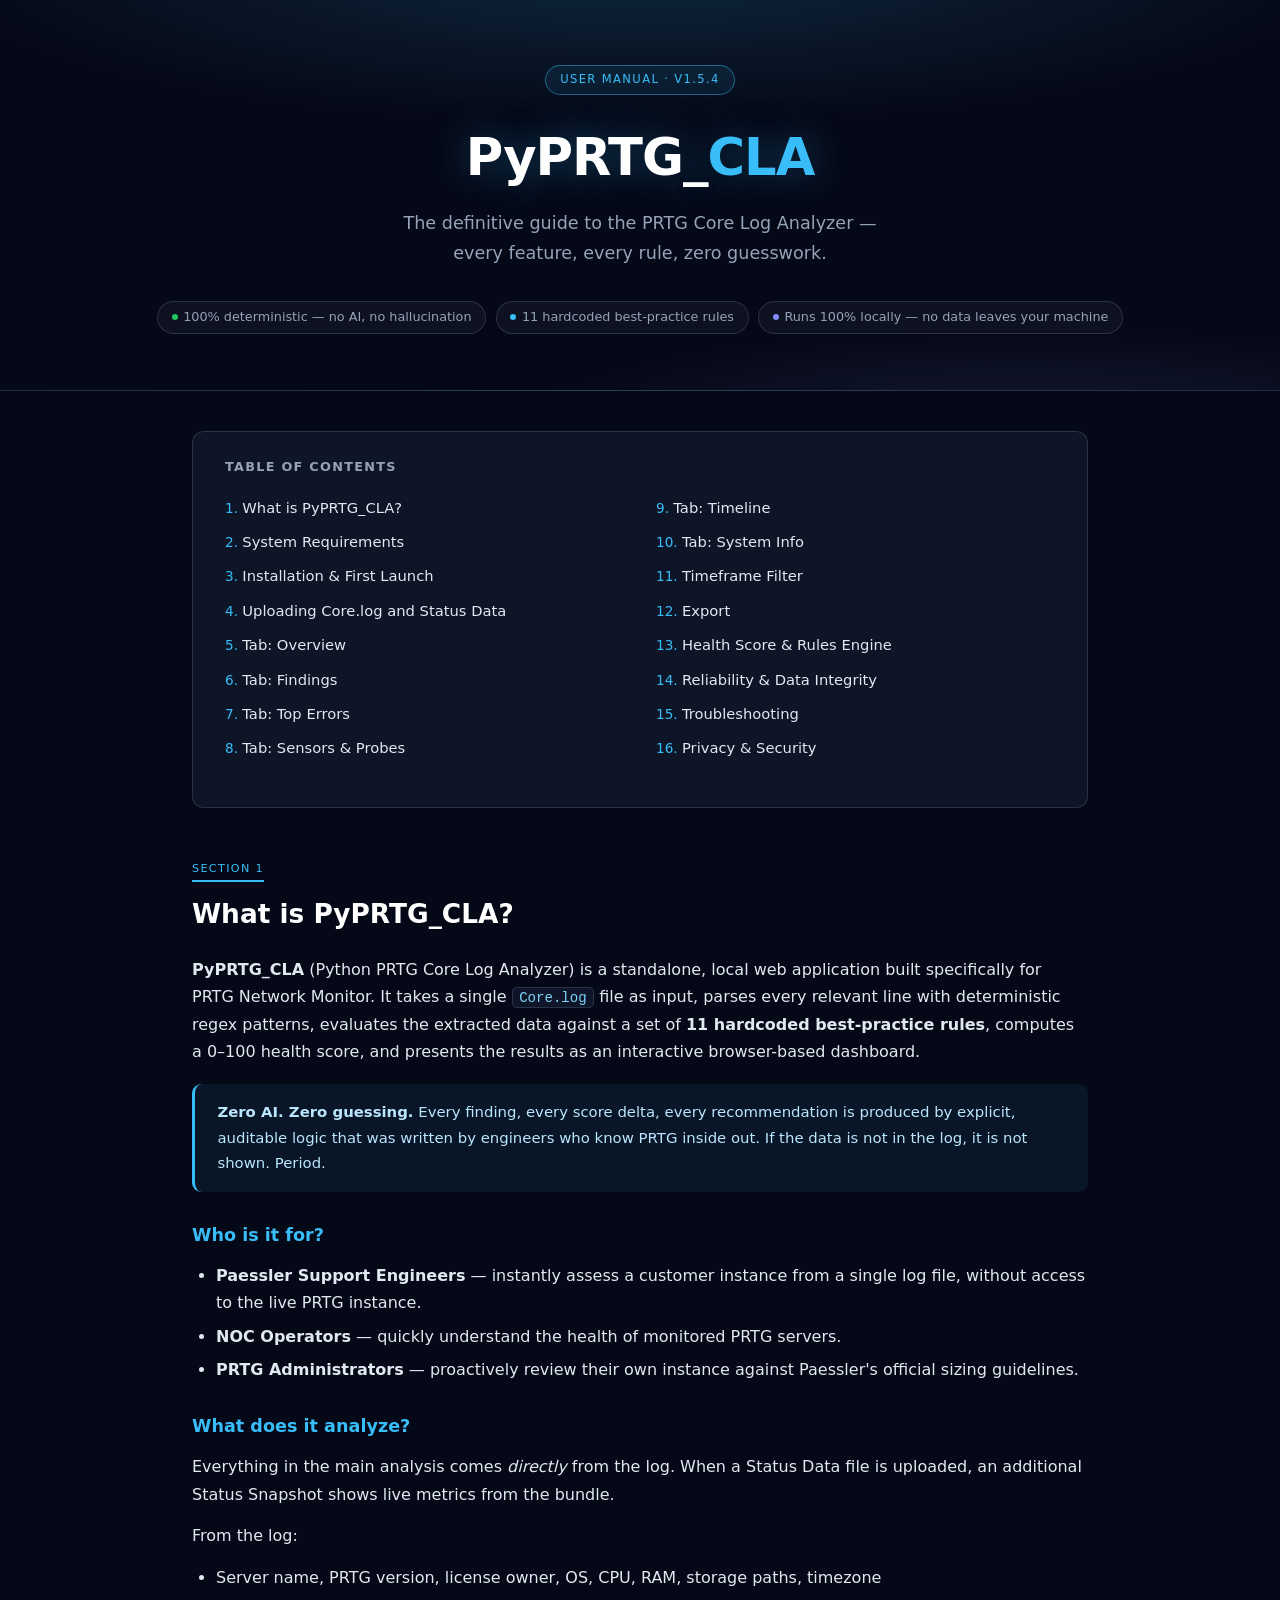
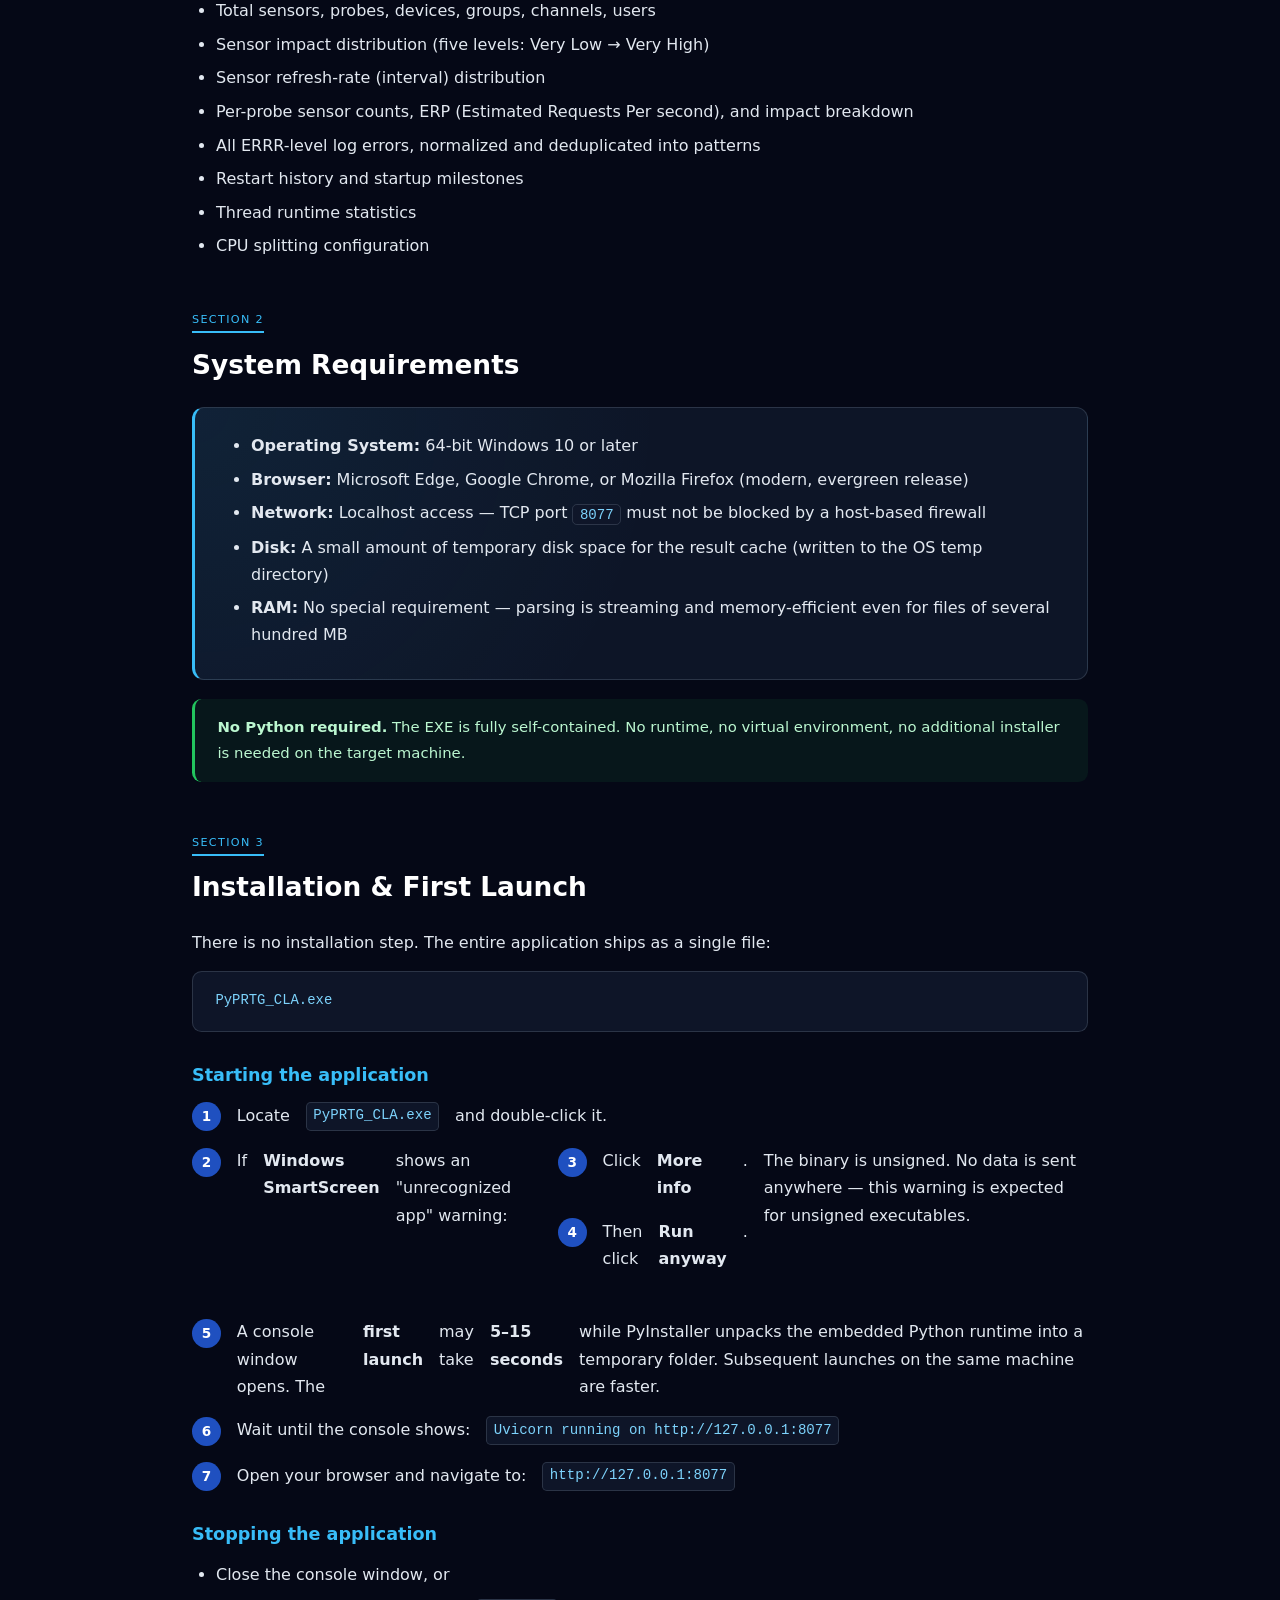
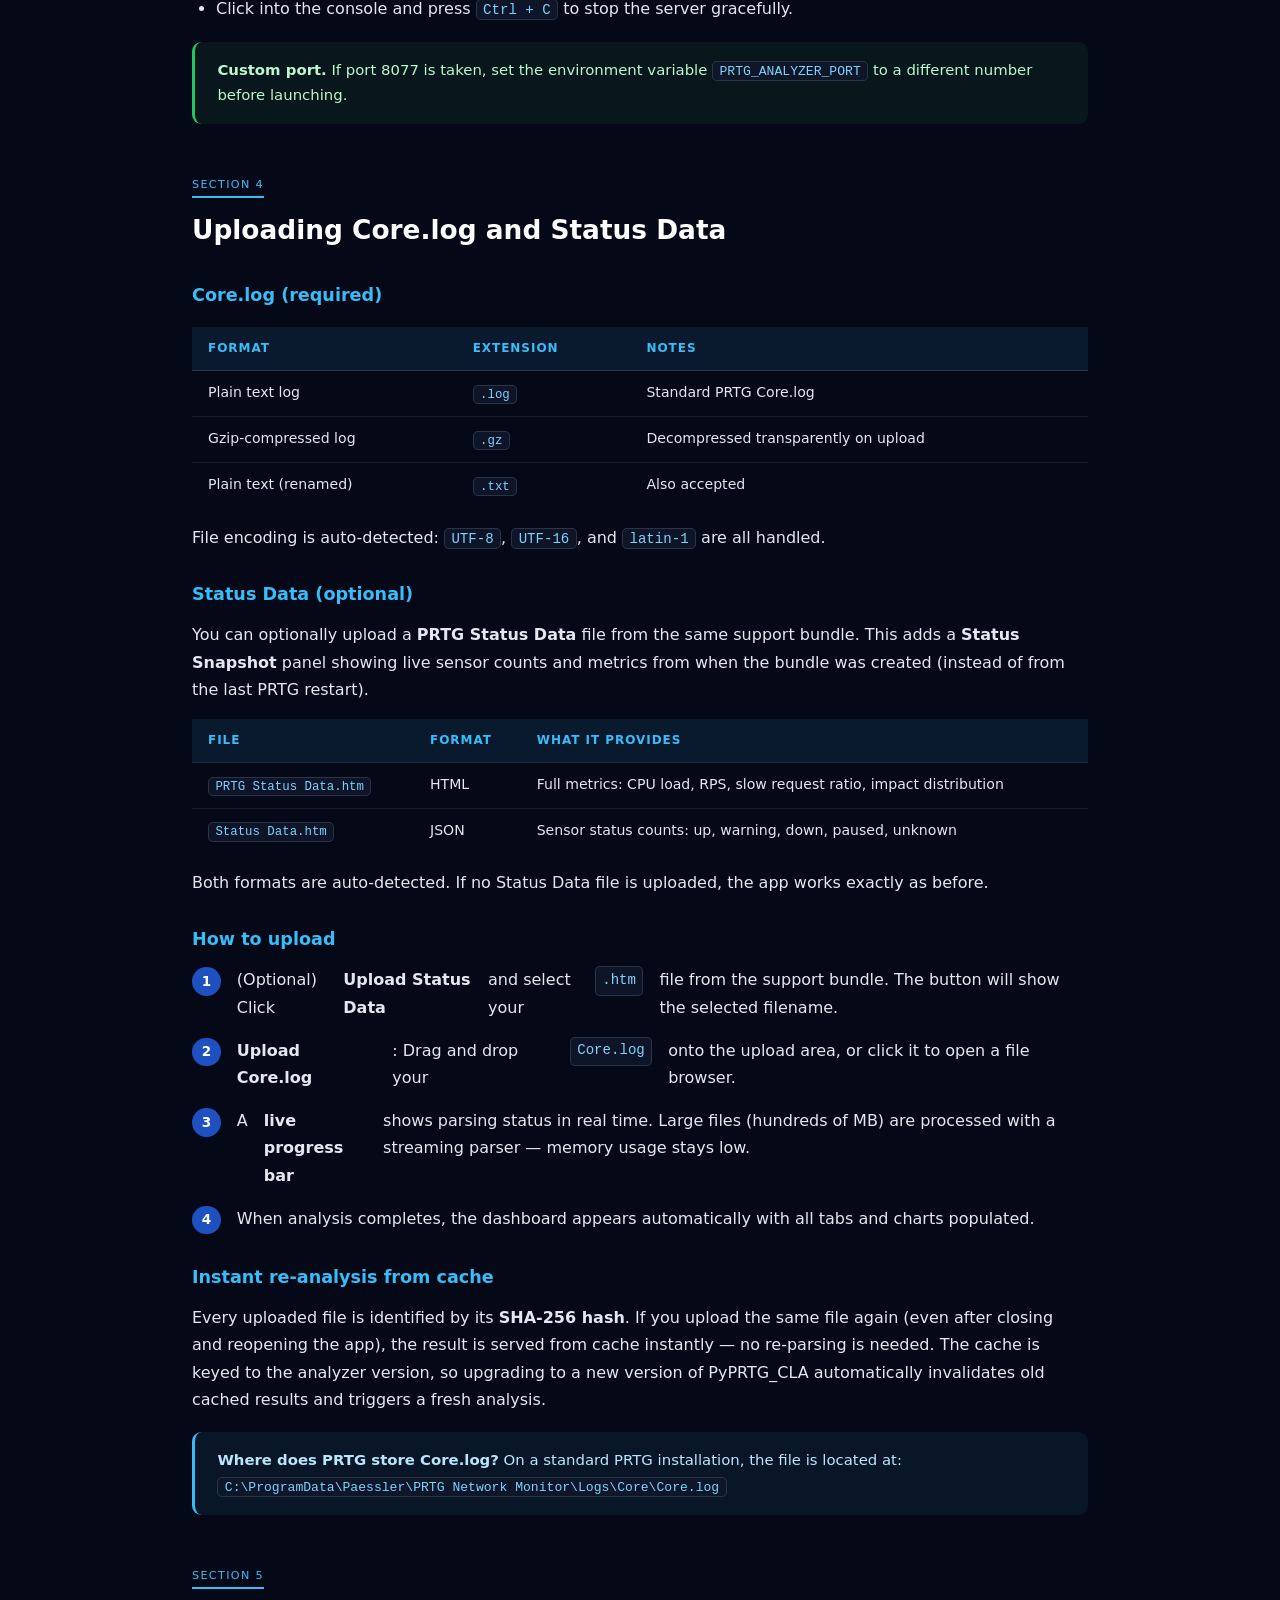
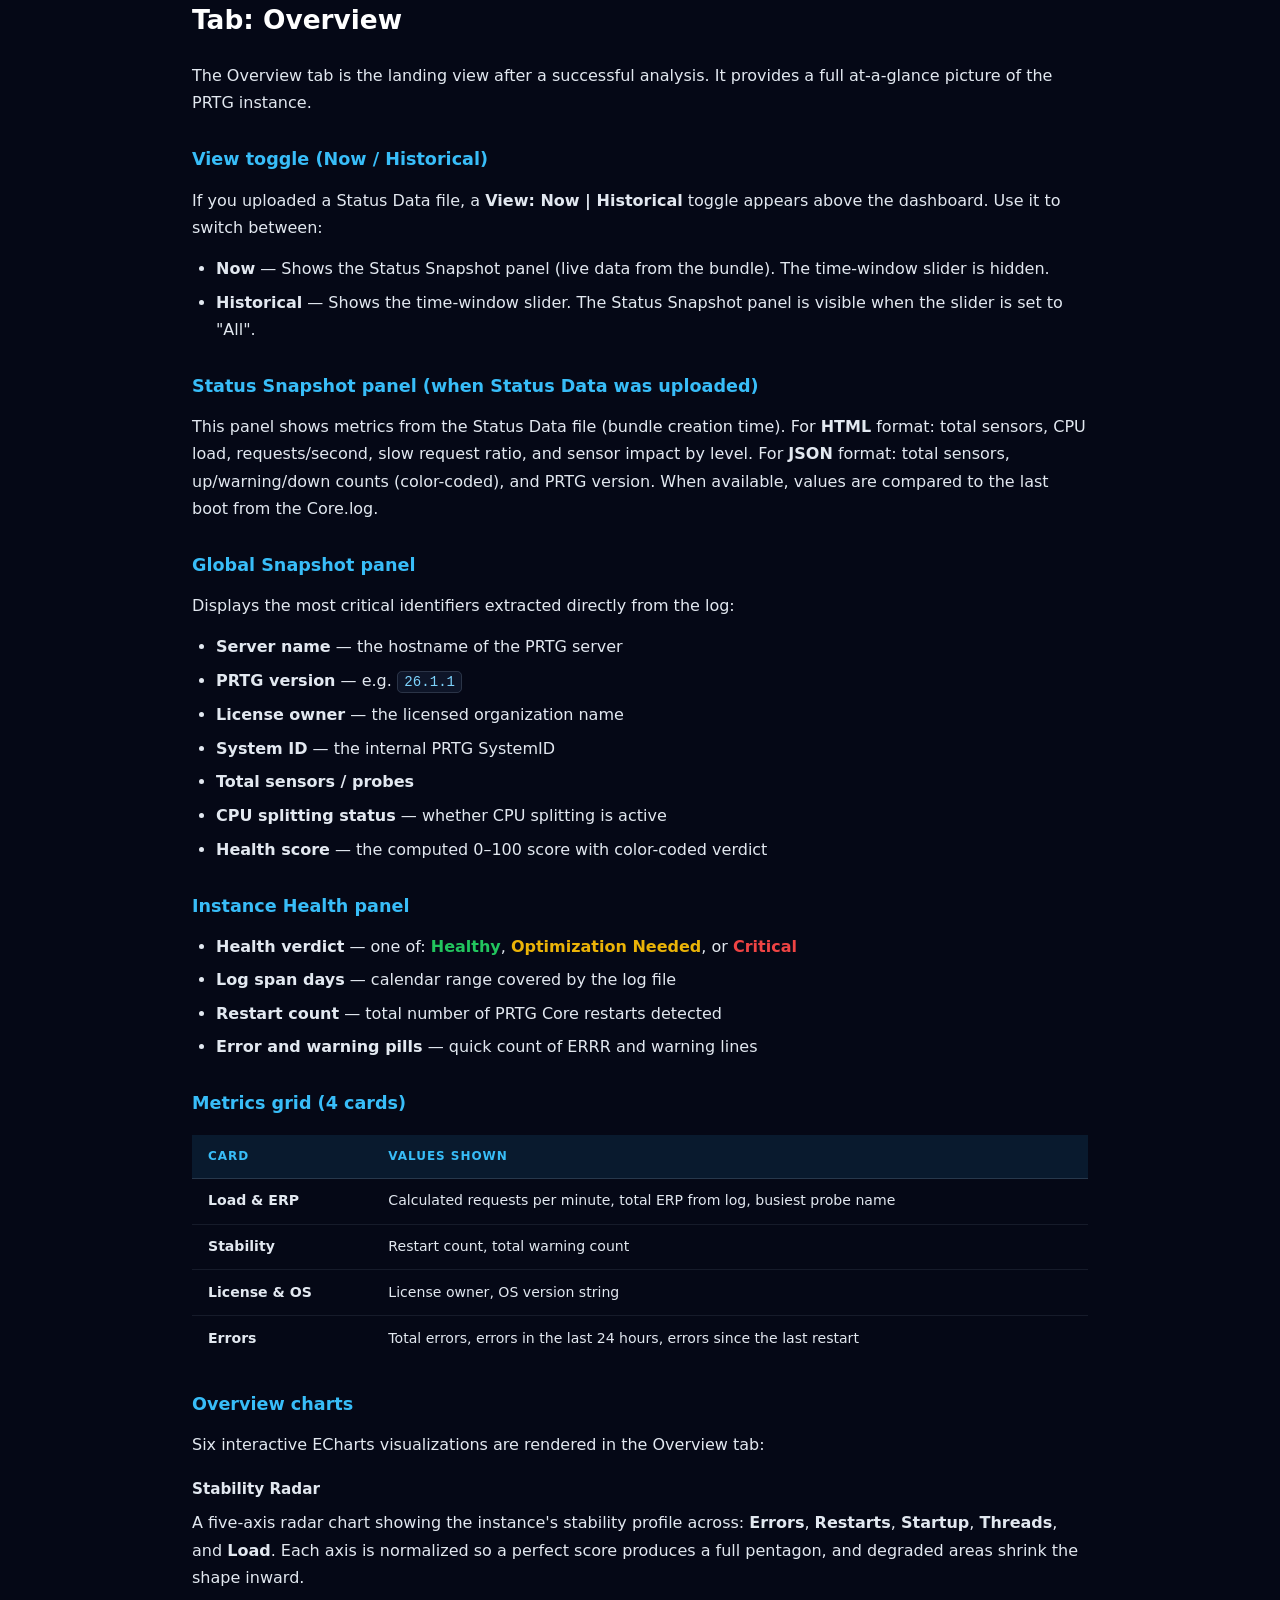
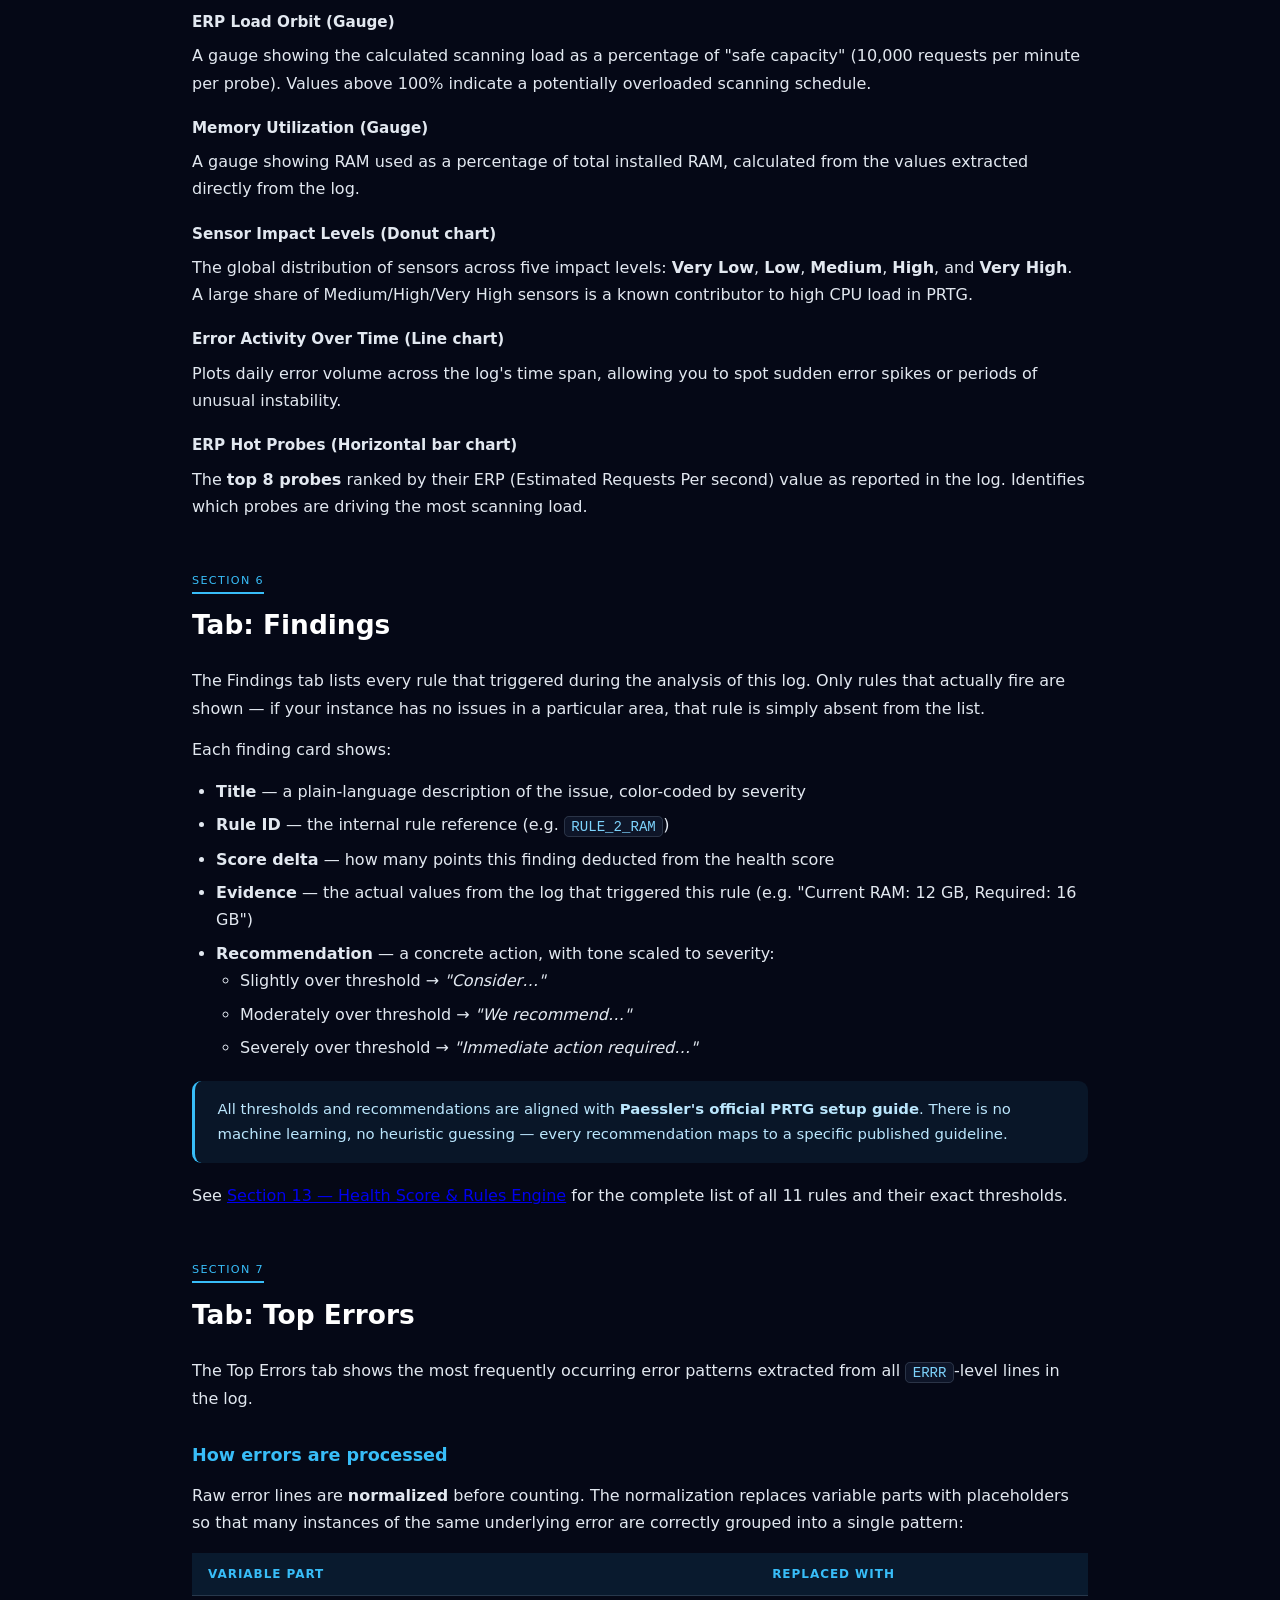
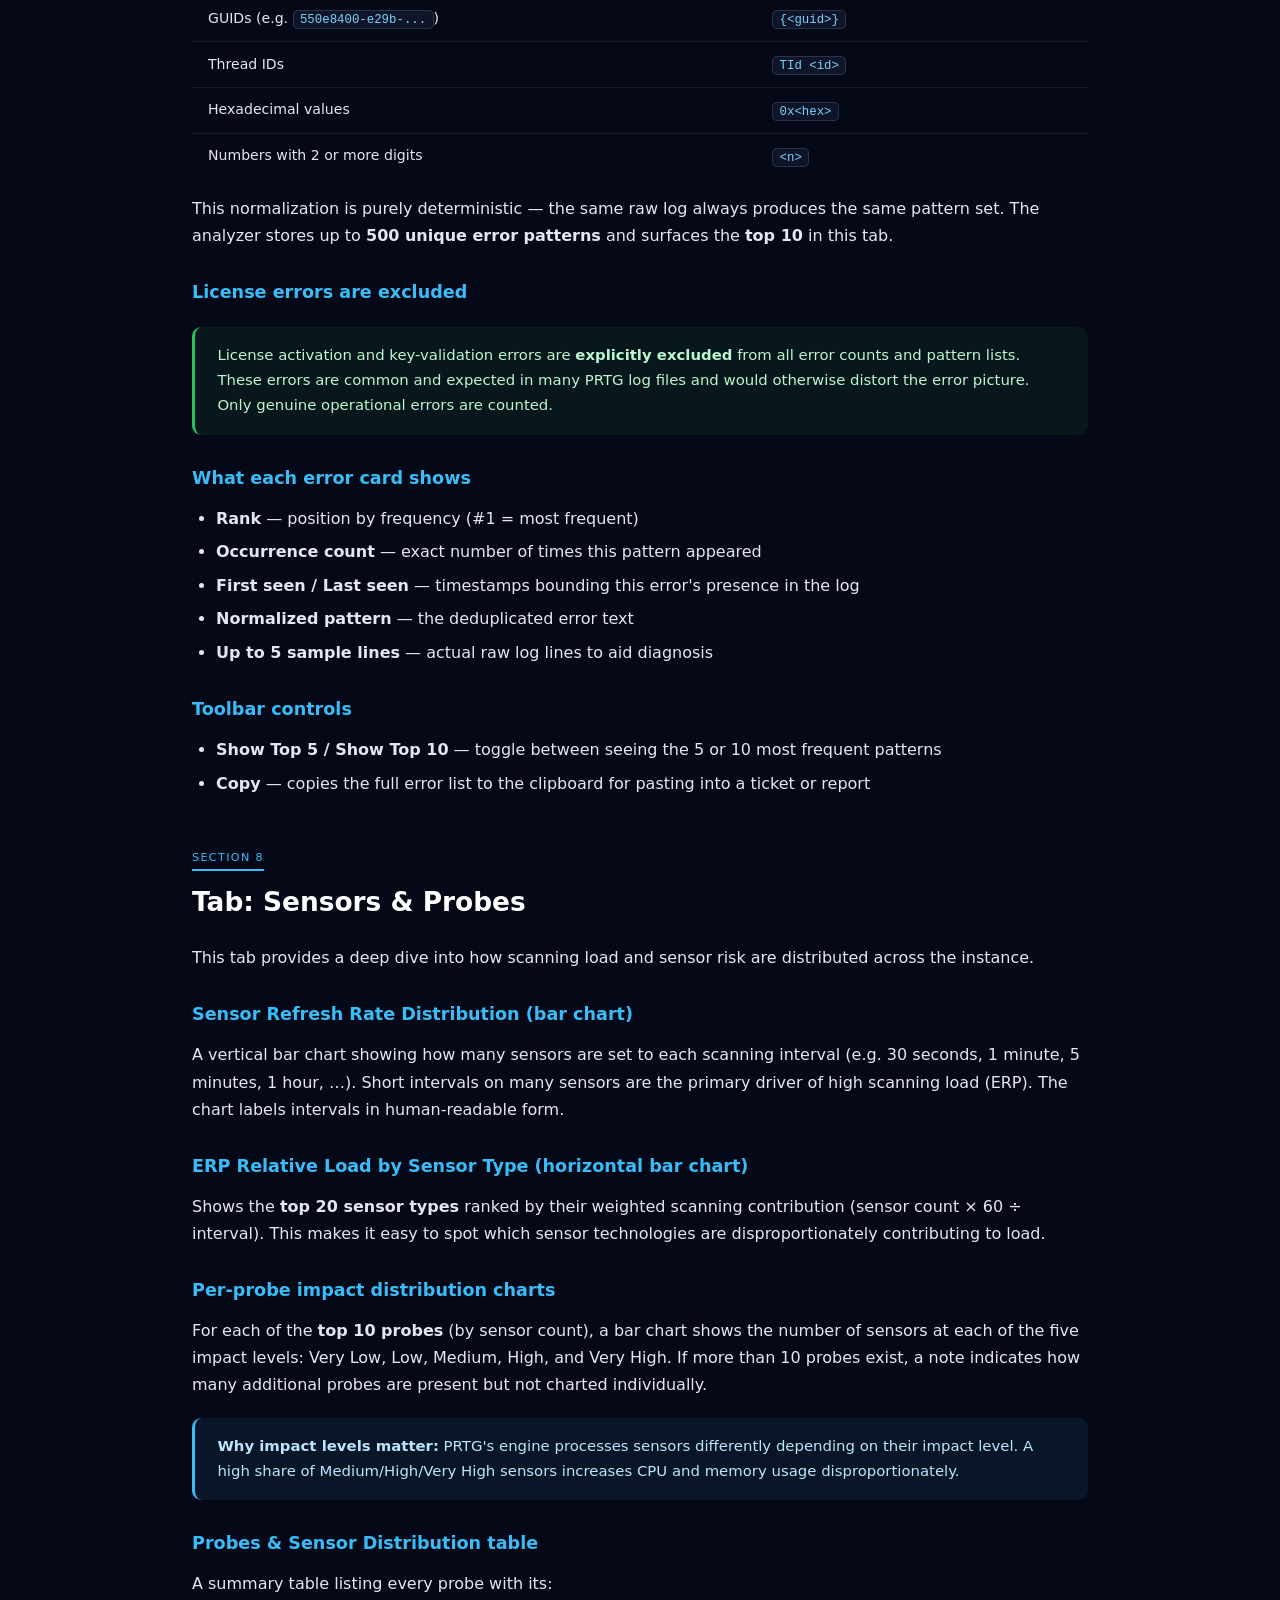
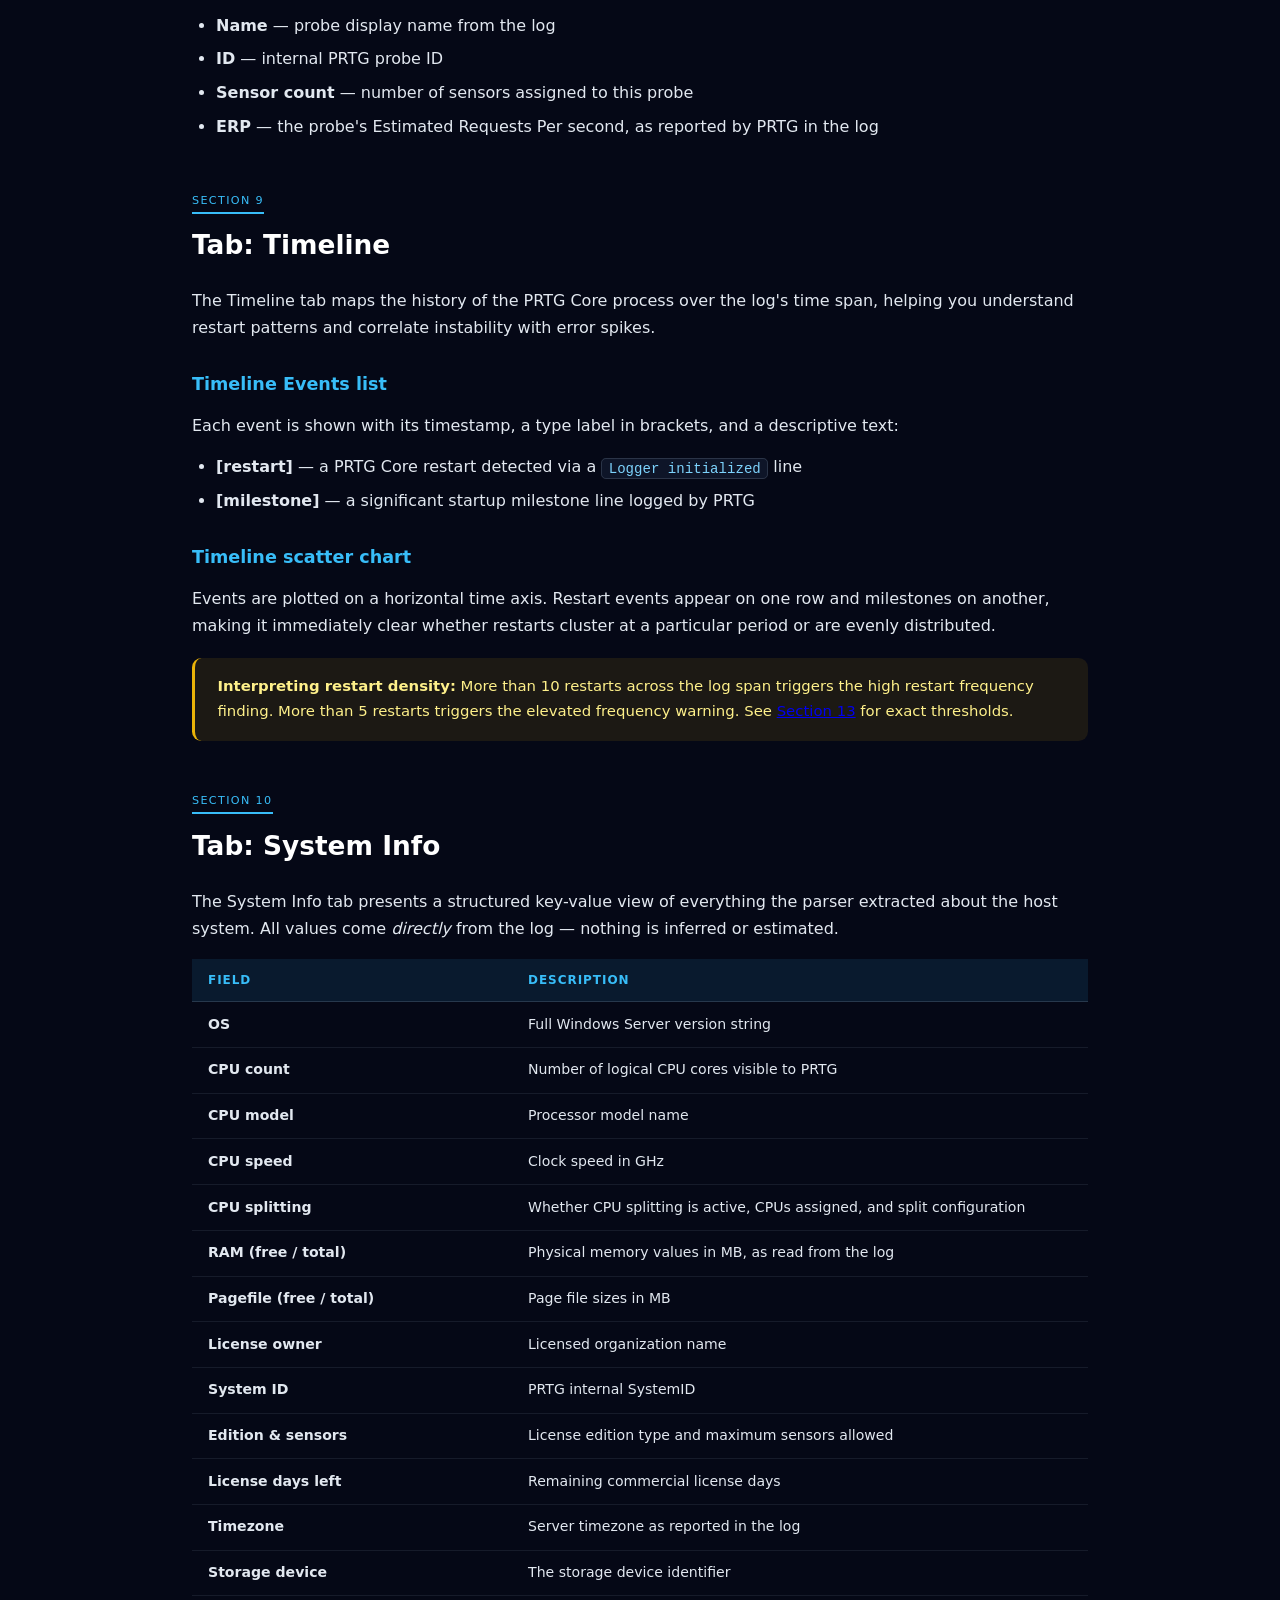
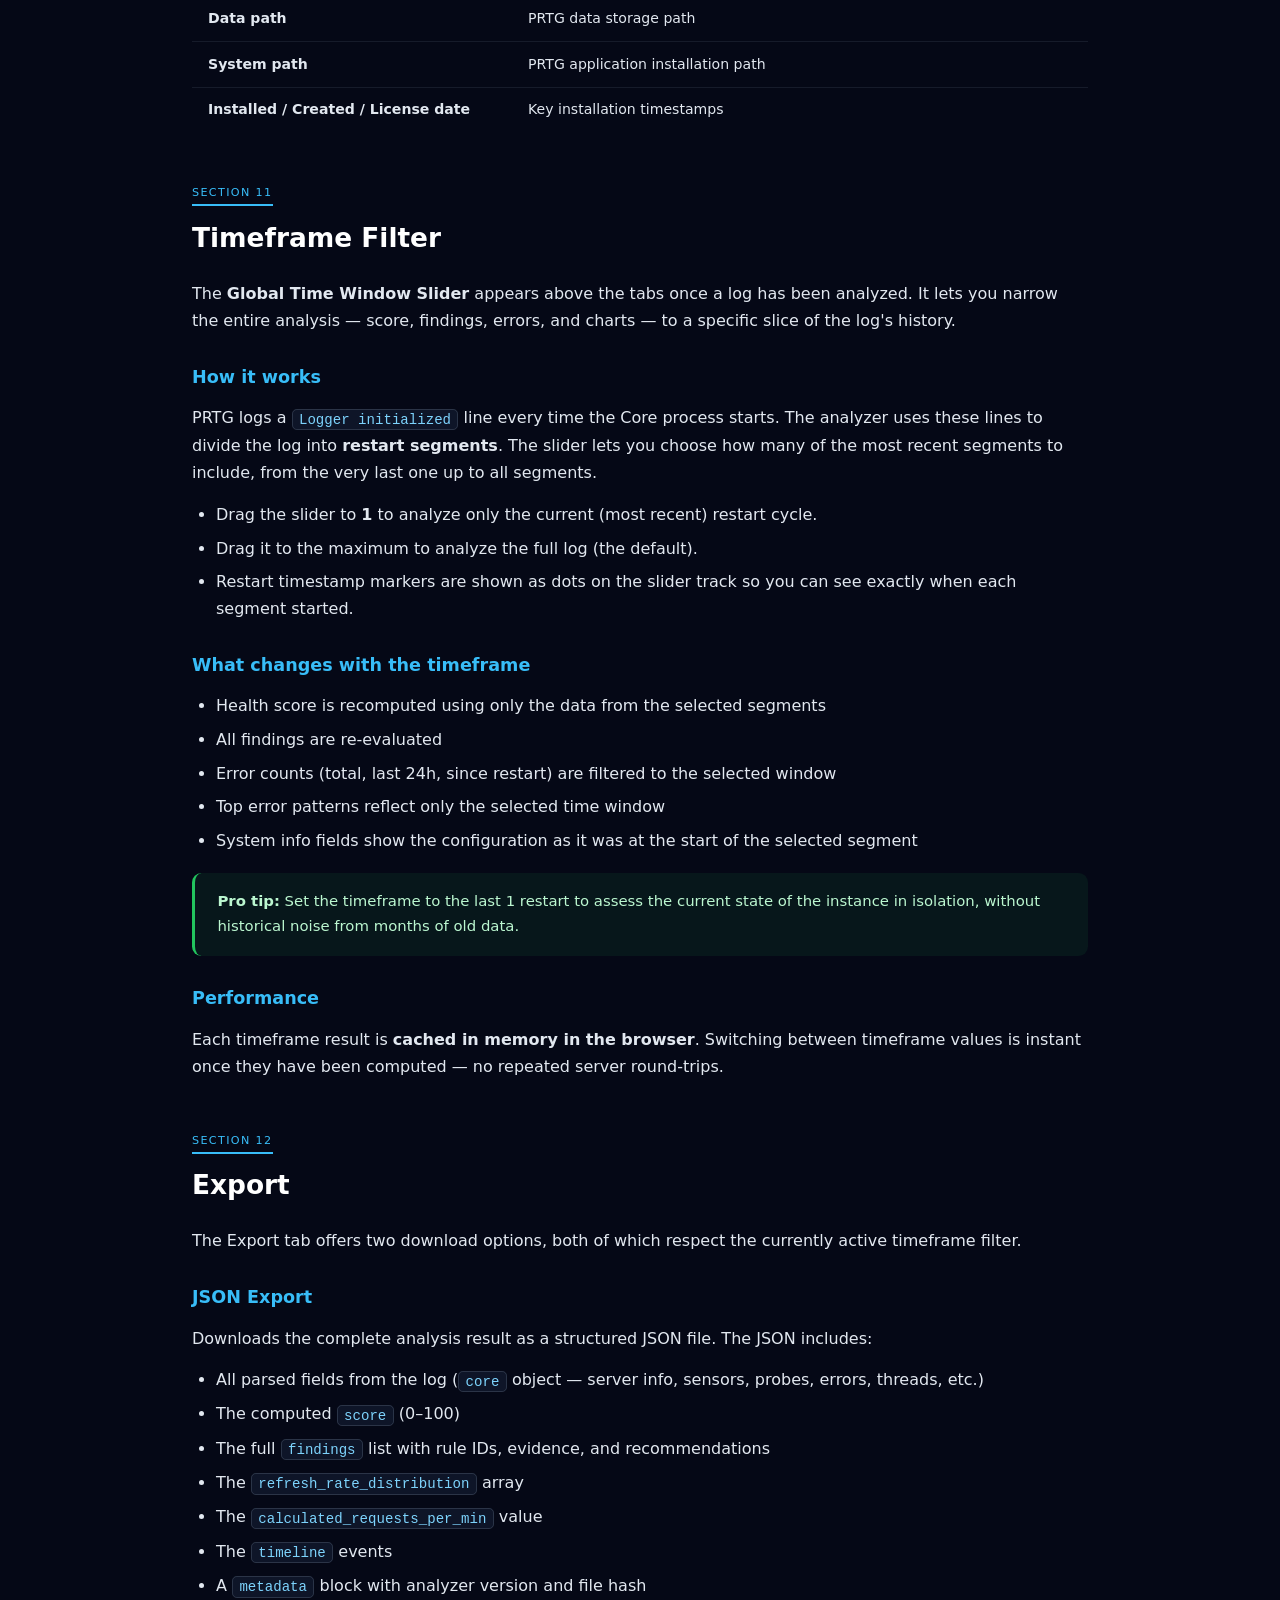
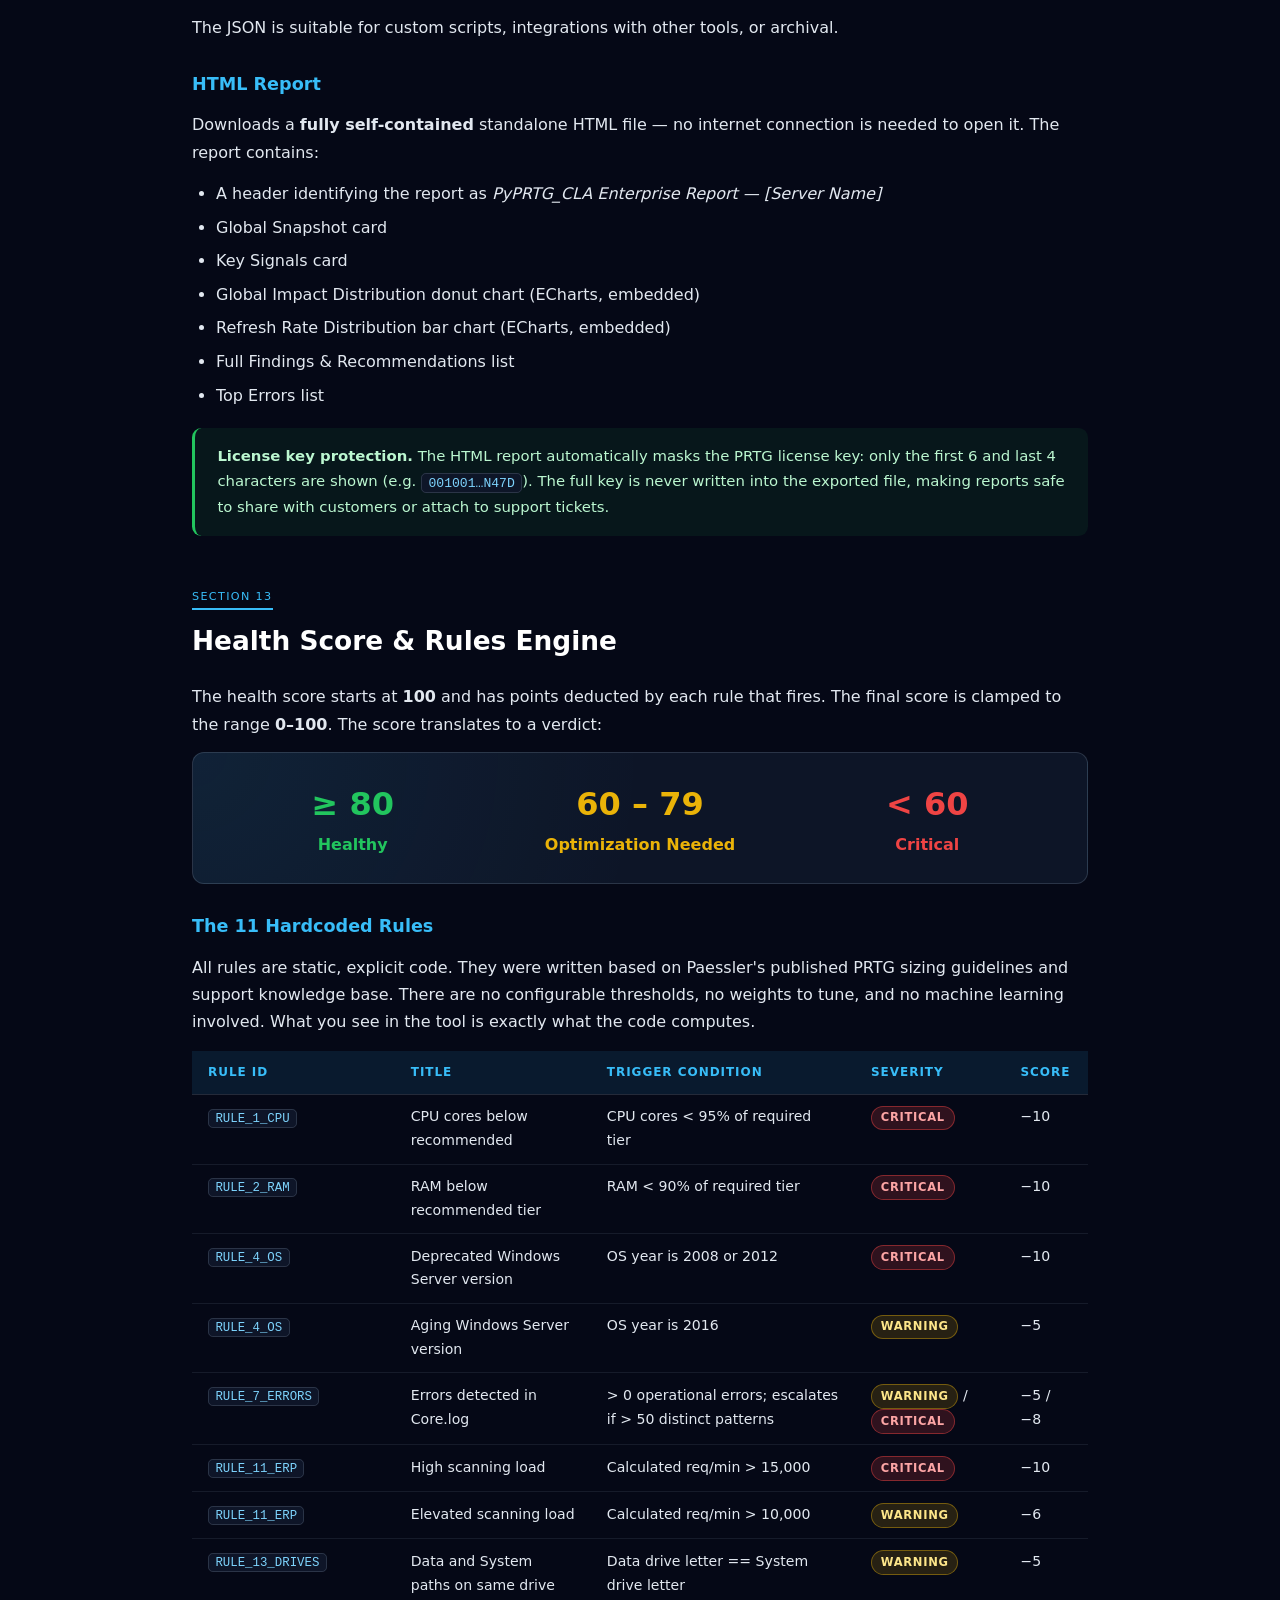
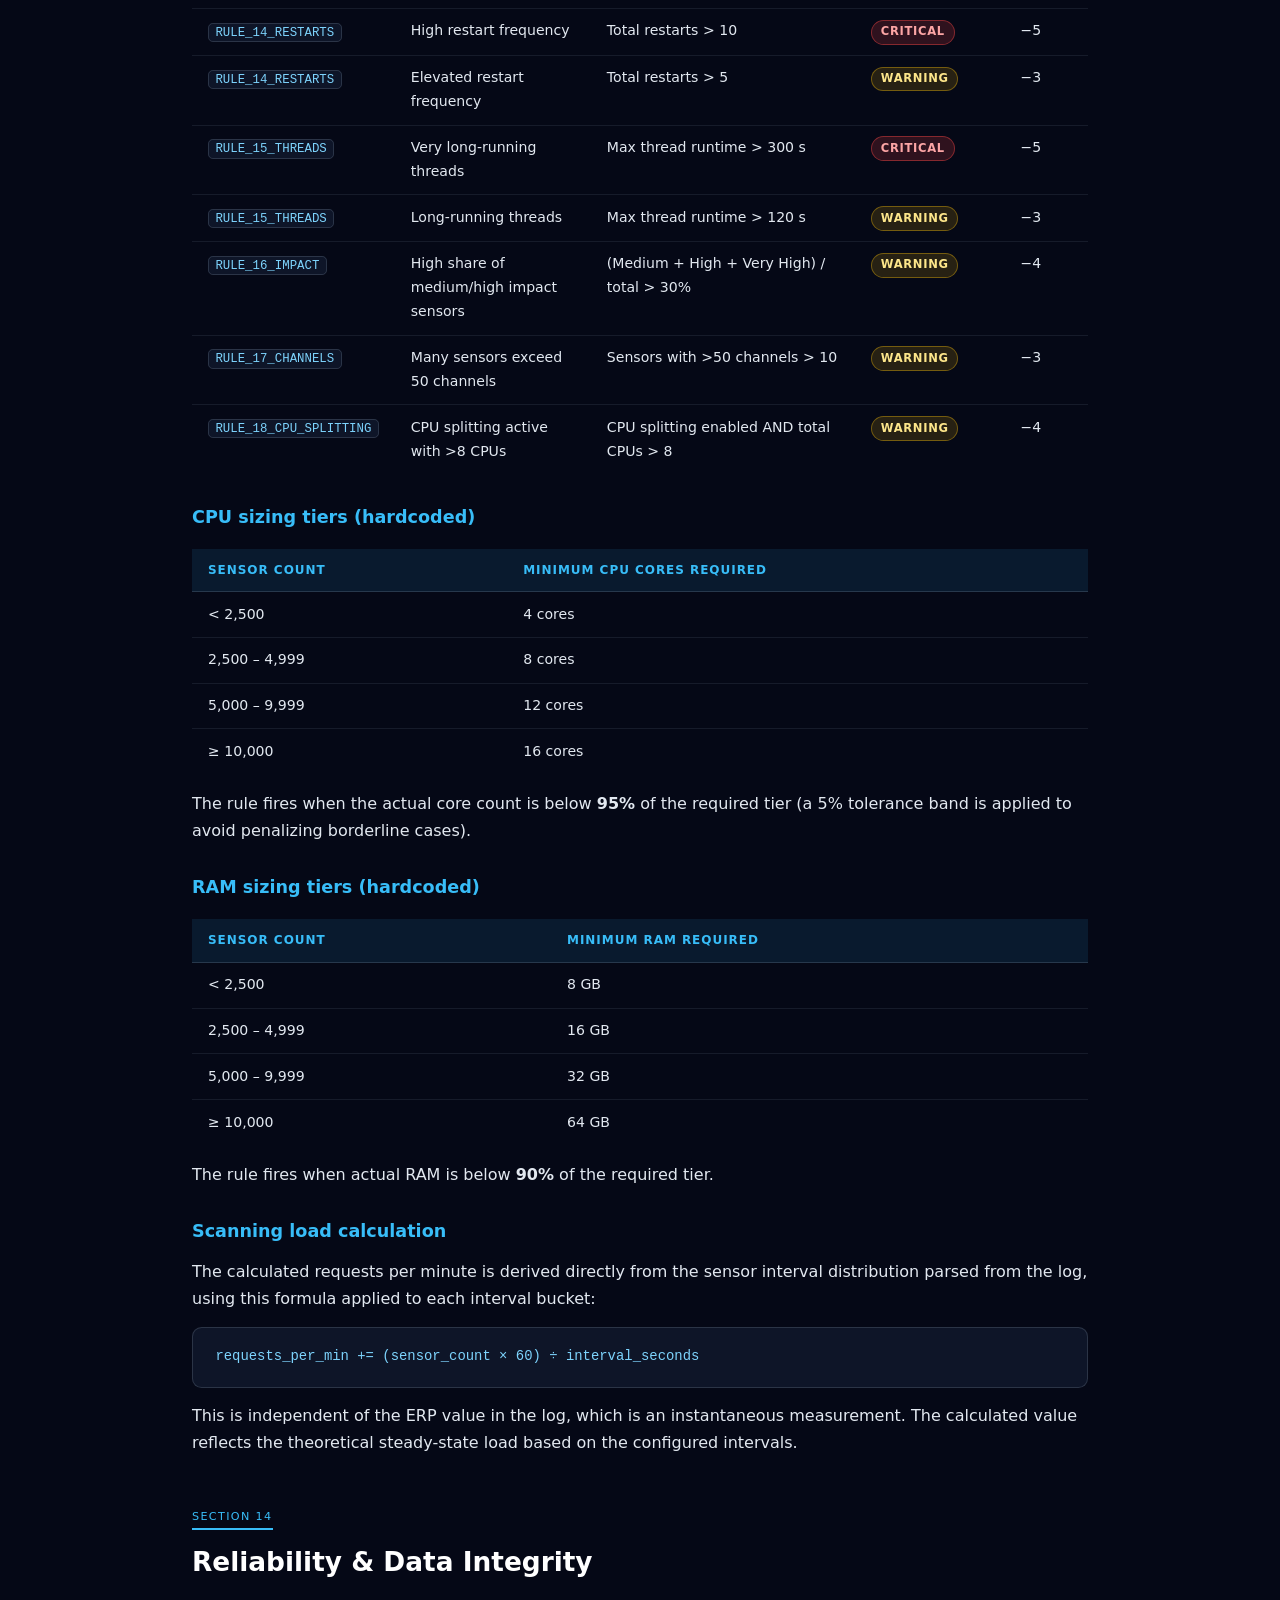
==== manual.html @ bc8e1673 "docs: v1.5.4 for distribution; README manual CHANGELOG in-app updates; poll+reload after update Made" ====
<!DOCTYPE html>
<html lang="en">
<head>
    <meta charset="utf-8" />
    <title>PyPRTG_CLA v1.5.4 — User Manual</title>
    <meta name="viewport" content="width=device-width, initial-scale=1" />
    <style>
        :root {
            --bg:        #050816;
            --bg-card:   rgba(15,23,42,0.92);
            --border:    rgba(148,163,184,0.22);
            --accent:    #38bdf8;
            --accent2:   #818cf8;
            --green:     #22c55e;
            --yellow:    #eab308;
            --red:       #ef4444;
            --text:      #e2e8f0;
            --muted:     #94a3b8;
            --code-bg:   rgba(15,23,42,0.95);
        }

        * { box-sizing: border-box; margin: 0; padding: 0; }

        html { scroll-behavior: smooth; }

        body {
            font-family: system-ui, -apple-system, BlinkMacSystemFont, "Segoe UI", sans-serif;
            background: var(--bg);
            color: var(--text);
            line-height: 1.7;
            padding: 0;
        }

        /* ── HERO ── */
        .hero {
            background:
                radial-gradient(ellipse 80% 60% at 50% -10%, rgba(56,189,248,0.18) 0%, transparent 70%),
                radial-gradient(ellipse 60% 40% at 80% 110%, rgba(129,140,248,0.14) 0%, transparent 65%),
                var(--bg);
            border-bottom: 1px solid var(--border);
            padding: 4rem 2rem 3.5rem;
            text-align: center;
        }
        .hero .badge {
            display: inline-block;
            padding: 0.25rem 0.9rem;
            border-radius: 999px;
            font-size: 0.72rem;
            text-transform: uppercase;
            letter-spacing: 0.12em;
            border: 1px solid rgba(56,189,248,0.45);
            color: var(--accent);
            background: rgba(56,189,248,0.08);
            margin-bottom: 1.2rem;
        }
        .hero h1 {
            font-size: clamp(2rem, 5vw, 3.2rem);
            font-weight: 700;
            letter-spacing: -0.02em;
            color: #fff;
            text-shadow: 0 0 40px rgba(56,189,248,0.4);
            margin-bottom: 0.5rem;
        }
        .hero h1 span { color: var(--accent); }
        .hero .sub {
            font-size: 1.1rem;
            color: var(--muted);
            max-width: 600px;
            margin: 0 auto 2rem;
        }
        .pill-row {
            display: flex;
            flex-wrap: wrap;
            gap: 0.6rem;
            justify-content: center;
        }
        .pill {
            display: inline-flex;
            align-items: center;
            gap: 0.35rem;
            padding: 0.3rem 0.85rem;
            border-radius: 999px;
            font-size: 0.8rem;
            font-weight: 500;
            border: 1px solid var(--border);
            background: rgba(255,255,255,0.04);
            color: var(--muted);
        }
        .pill .dot {
            width: 6px; height: 6px; border-radius: 50%;
        }
        .dot-green { background: var(--green); }
        .dot-blue  { background: var(--accent); }
        .dot-purple { background: var(--accent2); }

        /* ── LAYOUT ── */
        .wrapper {
            max-width: 960px;
            margin: 0 auto;
            padding: 0 2rem 4rem;
        }

        /* ── TOC ── */
        .toc {
            margin: 2.5rem 0;
            border: 1px solid var(--border);
            border-radius: 0.75rem;
            background: var(--bg-card);
            padding: 1.5rem 2rem;
        }
        .toc h2 {
            font-size: 0.8rem;
            text-transform: uppercase;
            letter-spacing: 0.1em;
            color: var(--muted);
            margin-bottom: 1rem;
        }
        .toc ol {
            columns: 2;
            column-gap: 2rem;
            list-style: none;
            counter-reset: toc-ctr;
            padding: 0;
        }
        .toc li {
            counter-increment: toc-ctr;
            margin-bottom: 0.45rem;
            break-inside: avoid;
        }
        .toc li::before {
            content: counter(toc-ctr) ". ";
            color: var(--accent);
            font-size: 0.85rem;
        }
        .toc a {
            color: var(--text);
            text-decoration: none;
            font-size: 0.92rem;
        }
        .toc a:hover { color: var(--accent); }

        /* ── SECTION ── */
        .section {
            margin-top: 2.8rem;
        }
        .section-label {
            display: inline-block;
            font-size: 0.7rem;
            text-transform: uppercase;
            letter-spacing: 0.12em;
            color: var(--accent);
            border-bottom: 2px solid var(--accent);
            padding-bottom: 2px;
            margin-bottom: 0.6rem;
        }
        h2.section-title {
            font-size: 1.65rem;
            font-weight: 700;
            color: #fff;
            margin-bottom: 1.2rem;
        }
        h3.sub-title {
            font-size: 1.1rem;
            font-weight: 600;
            color: var(--accent);
            margin: 1.8rem 0 0.7rem;
        }
        h4.sub-sub {
            font-size: 0.95rem;
            font-weight: 600;
            color: var(--text);
            margin: 1.2rem 0 0.4rem;
        }
        p { margin-bottom: 0.9rem; color: var(--text); }
        p:last-child { margin-bottom: 0; }
        ul, ol { padding-left: 1.5rem; margin-bottom: 0.9rem; }
        li { margin-bottom: 0.4rem; }

        /* ── CARD ── */
        .card {
            border: 1px solid var(--border);
            border-radius: 0.75rem;
            background:
                radial-gradient(circle at top left, rgba(56,189,248,0.08), transparent 50%),
                var(--bg-card);
            padding: 1.5rem 2rem;
            margin-bottom: 1.2rem;
        }
        .card.accent-left {
            border-left: 3px solid var(--accent);
        }
        .card.accent-green {
            border-left: 3px solid var(--green);
        }
        .card.accent-yellow {
            border-left: 3px solid var(--yellow);
        }
        .card.accent-red {
            border-left: 3px solid var(--red);
        }

        /* ── CALLOUT ── */
        .callout {
            border-radius: 0.6rem;
            padding: 1rem 1.4rem;
            margin: 1.2rem 0;
            font-size: 0.93rem;
        }
        .callout-info  { background: rgba(56,189,248,0.08);  border-left: 3px solid var(--accent);  color: #bae6fd; }
        .callout-tip   { background: rgba(34,197,94,0.08);   border-left: 3px solid var(--green);   color: #bbf7d0; }
        .callout-warn  { background: rgba(234,179,8,0.1);    border-left: 3px solid var(--yellow);  color: #fef08a; }
        .callout-crit  { background: rgba(239,68,68,0.1);    border-left: 3px solid var(--red);     color: #fca5a5; }
        .callout strong { font-weight: 700; }

        /* ── CODE ── */
        code {
            font-family: "JetBrains Mono", Consolas, "Cascadia Code", ui-monospace, monospace;
            background: var(--code-bg);
            border: 1px solid var(--border);
            padding: 0.1rem 0.4rem;
            border-radius: 0.3rem;
            font-size: 0.88em;
            color: #7dd3fc;
        }
        pre {
            background: var(--code-bg);
            border: 1px solid var(--border);
            border-radius: 0.6rem;
            padding: 1.1rem 1.4rem;
            overflow-x: auto;
            font-size: 0.87rem;
            font-family: "JetBrains Mono", Consolas, ui-monospace, monospace;
            color: #7dd3fc;
            margin: 0.9rem 0;
        }

        /* ── TABLE ── */
        .table-wrap { overflow-x: auto; margin: 1rem 0; }
        table {
            width: 100%;
            border-collapse: collapse;
            font-size: 0.88rem;
        }
        thead tr { background: rgba(56,189,248,0.1); }
        th {
            padding: 0.7rem 1rem;
            text-align: left;
            font-size: 0.75rem;
            text-transform: uppercase;
            letter-spacing: 0.08em;
            color: var(--accent);
            border-bottom: 1px solid var(--border);
            white-space: nowrap;
        }
        td {
            padding: 0.65rem 1rem;
            border-bottom: 1px solid rgba(148,163,184,0.12);
            vertical-align: top;
        }
        tr:last-child td { border-bottom: none; }
        tr:hover td { background: rgba(56,189,248,0.04); }

        /* ── STEP ── */
        .steps { list-style: none; padding: 0; counter-reset: step-ctr; }
        .steps li {
            counter-increment: step-ctr;
            display: flex;
            gap: 1rem;
            align-items: flex-start;
            margin-bottom: 1rem;
        }
        .steps li::before {
            content: counter(step-ctr);
            flex-shrink: 0;
            width: 1.8rem;
            height: 1.8rem;
            border-radius: 50%;
            background: rgba(37,99,235,0.8);
            color: #fff;
            font-size: 0.85rem;
            font-weight: 700;
            display: flex;
            align-items: center;
            justify-content: center;
            margin-top: 0.05rem;
        }

        /* ── SCORE BADGES ── */
        .score-healthy  { color: var(--green);  font-weight: 700; }
        .score-warn     { color: var(--yellow); font-weight: 700; }
        .score-critical { color: var(--red);    font-weight: 700; }

        /* ── RULE SEVERITY CHIP ── */
        .chip {
            display: inline-block;
            padding: 0.1rem 0.55rem;
            border-radius: 999px;
            font-size: 0.72rem;
            font-weight: 700;
            text-transform: uppercase;
            letter-spacing: 0.06em;
        }
        .chip-red    { background: rgba(239,68,68,0.18);   color: #fca5a5; border: 1px solid rgba(239,68,68,0.45); }
        .chip-yellow { background: rgba(234,179,8,0.15);   color: #fde68a; border: 1px solid rgba(234,179,8,0.4); }

        /* ── DIVIDER ── */
        hr {
            border: none;
            border-top: 1px solid var(--border);
            margin: 2.5rem 0;
        }

        /* ── FOOTER ── */
        footer {
            text-align: center;
            padding: 2.5rem 2rem;
            border-top: 1px solid var(--border);
            color: var(--muted);
            font-size: 0.83rem;
        }

        /* ── RESPONSIVE ── */
        @media (max-width: 640px) {
            .hero { padding: 2.5rem 1.25rem 2rem; }
            .wrapper { padding: 0 1.25rem 3rem; }
            .toc ol { columns: 1; }
            .card { padding: 1.2rem 1.3rem; }
        }
    </style>
</head>
<body>

<!-- ════════════════════════════════════════════════════════
     HERO
════════════════════════════════════════════════════════ -->
<header class="hero">
    <div class="badge">User Manual · v1.5.4</div>
    <h1>PyPRTG_<span>CLA</span></h1>
    <p class="sub">The definitive guide to the PRTG Core Log Analyzer —<br>every feature, every rule, zero guesswork.</p>
    <div class="pill-row">
        <div class="pill"><span class="dot dot-green"></span>100% deterministic — no AI, no hallucination</div>
        <div class="pill"><span class="dot dot-blue"></span>11 hardcoded best-practice rules</div>
        <div class="pill"><span class="dot dot-purple"></span>Runs 100% locally — no data leaves your machine</div>
    </div>
</header>

<div class="wrapper">

<!-- ════════════════════════════════════════════════════════
     TABLE OF CONTENTS
════════════════════════════════════════════════════════ -->
<nav class="toc" id="top">
    <h2>Table of Contents</h2>
    <ol>
        <li><a href="#about">What is PyPRTG_CLA?</a></li>
        <li><a href="#requirements">System Requirements</a></li>
        <li><a href="#install">Installation &amp; First Launch</a></li>
        <li><a href="#upload">Uploading Core.log and Status Data</a></li>
        <li><a href="#overview-tab">Tab: Overview</a></li>
        <li><a href="#findings-tab">Tab: Findings</a></li>
        <li><a href="#top-errors-tab">Tab: Top Errors</a></li>
        <li><a href="#sensors-tab">Tab: Sensors &amp; Probes</a></li>
        <li><a href="#timeline-tab">Tab: Timeline</a></li>
        <li><a href="#sysinfo-tab">Tab: System Info</a></li>
        <li><a href="#timeframe">Timeframe Filter</a></li>
        <li><a href="#export">Export</a></li>
        <li><a href="#scoring">Health Score &amp; Rules Engine</a></li>
        <li><a href="#reliability">Reliability &amp; Data Integrity</a></li>
        <li><a href="#troubleshooting">Troubleshooting</a></li>
        <li><a href="#security">Privacy &amp; Security</a></li>
    </ol>
</nav>


<!-- ════════════════════════════════════════════════════════
     1. ABOUT
════════════════════════════════════════════════════════ -->
<section class="section" id="about">
    <span class="section-label">Section 1</span>
    <h2 class="section-title">What is PyPRTG_CLA?</h2>

    <p>
        <strong>PyPRTG_CLA</strong> (Python PRTG Core Log Analyzer) is a standalone, local web application
        built specifically for PRTG Network Monitor. It takes a single <code>Core.log</code> file as input,
        parses every relevant line with deterministic regex patterns, evaluates the extracted data against
        a set of <strong>11 hardcoded best-practice rules</strong>, computes a 0–100 health score, and
        presents the results as an interactive browser-based dashboard.
    </p>

    <div class="callout callout-info">
        <strong>Zero AI. Zero guessing.</strong> Every finding, every score delta, every recommendation
        is produced by explicit, auditable logic that was written by engineers who know PRTG inside out.
        If the data is not in the log, it is not shown. Period.
    </div>

    <h3 class="sub-title">Who is it for?</h3>
    <ul>
        <li><strong>Paessler Support Engineers</strong> — instantly assess a customer instance from a single log file, without access to the live PRTG instance.</li>
        <li><strong>NOC Operators</strong> — quickly understand the health of monitored PRTG servers.</li>
        <li><strong>PRTG Administrators</strong> — proactively review their own instance against Paessler's official sizing guidelines.</li>
    </ul>

    <h3 class="sub-title">What does it analyze?</h3>
    <p>
        Everything in the main analysis comes <em>directly</em> from the log. When a Status Data file is uploaded, an additional Status Snapshot shows live metrics from the bundle.
    </p>
    <p>From the log:</p>
    <ul>
        <li>Server name, PRTG version, license owner, OS, CPU, RAM, storage paths, timezone</li>
        <li>Total sensors, probes, devices, groups, channels, users</li>
        <li>Sensor impact distribution (five levels: Very Low → Very High)</li>
        <li>Sensor refresh-rate (interval) distribution</li>
        <li>Per-probe sensor counts, ERP (Estimated Requests Per second), and impact breakdown</li>
        <li>All ERRR-level log errors, normalized and deduplicated into patterns</li>
        <li>Restart history and startup milestones</li>
        <li>Thread runtime statistics</li>
        <li>CPU splitting configuration</li>
    </ul>
</section>


<!-- ════════════════════════════════════════════════════════
     2. REQUIREMENTS
════════════════════════════════════════════════════════ -->
<section class="section" id="requirements">
    <span class="section-label">Section 2</span>
    <h2 class="section-title">System Requirements</h2>

    <div class="card accent-left">
        <ul style="margin:0">
            <li><strong>Operating System:</strong> 64-bit Windows 10 or later</li>
            <li><strong>Browser:</strong> Microsoft Edge, Google Chrome, or Mozilla Firefox (modern, evergreen release)</li>
            <li><strong>Network:</strong> Localhost access — TCP port <code>8077</code> must not be blocked by a host-based firewall</li>
            <li><strong>Disk:</strong> A small amount of temporary disk space for the result cache (written to the OS temp directory)</li>
            <li><strong>RAM:</strong> No special requirement — parsing is streaming and memory-efficient even for files of several hundred MB</li>
        </ul>
    </div>

    <div class="callout callout-tip">
        <strong>No Python required.</strong> The EXE is fully self-contained. No runtime, no virtual environment,
        no additional installer is needed on the target machine.
    </div>
</section>


<!-- ════════════════════════════════════════════════════════
     3. INSTALLATION & FIRST LAUNCH
════════════════════════════════════════════════════════ -->
<section class="section" id="install">
    <span class="section-label">Section 3</span>
    <h2 class="section-title">Installation &amp; First Launch</h2>

    <p>There is no installation step. The entire application ships as a single file:</p>
    <pre>PyPRTG_CLA.exe</pre>

    <h3 class="sub-title">Starting the application</h3>
    <ol class="steps">
        <li>Locate <code>PyPRTG_CLA.exe</code> and double-click it.</li>
        <li>
            If <strong>Windows SmartScreen</strong> shows an "unrecognized app" warning:
            <ul>
                <li>Click <strong>More info</strong>.</li>
                <li>Then click <strong>Run anyway</strong>.</li>
            </ul>
            The binary is unsigned. No data is sent anywhere — this warning is expected for unsigned executables.
        </li>
        <li>
            A console window opens. The <strong>first launch</strong> may take <strong>5–15 seconds</strong>
            while PyInstaller unpacks the embedded Python runtime into a temporary folder. Subsequent launches
            on the same machine are faster.
        </li>
        <li>
            Wait until the console shows:<br />
            <code>Uvicorn running on http://127.0.0.1:8077</code>
        </li>
        <li>
            Open your browser and navigate to:<br />
            <code>http://127.0.0.1:8077</code>
        </li>
    </ol>

    <h3 class="sub-title">Stopping the application</h3>
    <ul>
        <li>Close the console window, or</li>
        <li>Click into the console and press <code>Ctrl + C</code> to stop the server gracefully.</li>
    </ul>

    <div class="callout callout-tip">
        <strong>Custom port.</strong> If port 8077 is taken, set the environment variable
        <code>PRTG_ANALYZER_PORT</code> to a different number before launching.
    </div>
</section>


<!-- ════════════════════════════════════════════════════════
     4. UPLOADING CORE.LOG AND STATUS DATA
════════════════════════════════════════════════════════ -->
<section class="section" id="upload">
    <span class="section-label">Section 4</span>
    <h2 class="section-title">Uploading Core.log and Status Data</h2>

    <h3 class="sub-title">Core.log (required)</h3>
    <div class="table-wrap">
        <table>
            <thead>
                <tr><th>Format</th><th>Extension</th><th>Notes</th></tr>
            </thead>
            <tbody>
                <tr><td>Plain text log</td><td><code>.log</code></td><td>Standard PRTG Core.log</td></tr>
                <tr><td>Gzip-compressed log</td><td><code>.gz</code></td><td>Decompressed transparently on upload</td></tr>
                <tr><td>Plain text (renamed)</td><td><code>.txt</code></td><td>Also accepted</td></tr>
            </tbody>
        </table>
    </div>

    <p>File encoding is auto-detected: <code>UTF-8</code>, <code>UTF-16</code>, and <code>latin-1</code> are all handled.</p>

    <h3 class="sub-title">Status Data (optional)</h3>
    <p>
        You can optionally upload a <strong>PRTG Status Data</strong> file from the same support bundle. This adds a <strong>Status Snapshot</strong> panel showing live sensor counts and metrics from when the bundle was created (instead of from the last PRTG restart).
    </p>
    <div class="table-wrap">
        <table>
            <thead>
                <tr><th>File</th><th>Format</th><th>What it provides</th></tr>
            </thead>
            <tbody>
                <tr><td><code>PRTG Status Data.htm</code></td><td>HTML</td><td>Full metrics: CPU load, RPS, slow request ratio, impact distribution</td></tr>
                <tr><td><code>Status Data.htm</code></td><td>JSON</td><td>Sensor status counts: up, warning, down, paused, unknown</td></tr>
            </tbody>
        </table>
    </div>
    <p>Both formats are auto-detected. If no Status Data file is uploaded, the app works exactly as before.</p>

    <h3 class="sub-title">How to upload</h3>
    <ol class="steps">
        <li>(Optional) Click <strong>Upload Status Data</strong> and select your <code>.htm</code> file from the support bundle. The button will show the selected filename.</li>
        <li><strong>Upload Core.log</strong>: Drag and drop your <code>Core.log</code> onto the upload area, or click it to open a file browser.</li>
        <li>A <strong>live progress bar</strong> shows parsing status in real time. Large files (hundreds of MB) are processed with a streaming parser — memory usage stays low.</li>
        <li>When analysis completes, the dashboard appears automatically with all tabs and charts populated.</li>
    </ol>

    <h3 class="sub-title">Instant re-analysis from cache</h3>
    <p>
        Every uploaded file is identified by its <strong>SHA-256 hash</strong>. If you upload the same file
        again (even after closing and reopening the app), the result is served from cache instantly — no
        re-parsing is needed. The cache is keyed to the analyzer version, so upgrading to a new version
        of PyPRTG_CLA automatically invalidates old cached results and triggers a fresh analysis.
    </p>

    <div class="callout callout-info">
        <strong>Where does PRTG store Core.log?</strong> On a standard PRTG installation, the file is located at:
        <code>C:\ProgramData\Paessler\PRTG Network Monitor\Logs\Core\Core.log</code>
    </div>
</section>


<!-- ════════════════════════════════════════════════════════
     5. TAB: OVERVIEW
════════════════════════════════════════════════════════ -->
<section class="section" id="overview-tab">
    <span class="section-label">Section 5</span>
    <h2 class="section-title">Tab: Overview</h2>

    <p>The Overview tab is the landing view after a successful analysis. It provides a full at-a-glance picture of the PRTG instance.</p>

    <h3 class="sub-title">View toggle (Now / Historical)</h3>
    <p>
        If you uploaded a Status Data file, a <strong>View: Now | Historical</strong> toggle appears above the dashboard. Use it to switch between:
    </p>
    <ul>
        <li><strong>Now</strong> — Shows the Status Snapshot panel (live data from the bundle). The time-window slider is hidden.</li>
        <li><strong>Historical</strong> — Shows the time-window slider. The Status Snapshot panel is visible when the slider is set to "All".</li>
    </ul>

    <h3 class="sub-title">Status Snapshot panel (when Status Data was uploaded)</h3>
    <p>
        This panel shows metrics from the Status Data file (bundle creation time). For <strong>HTML</strong> format: total sensors, CPU load, requests/second, slow request ratio, and sensor impact by level. For <strong>JSON</strong> format: total sensors, up/warning/down counts (color-coded), and PRTG version. When available, values are compared to the last boot from the Core.log.
    </p>

    <h3 class="sub-title">Global Snapshot panel</h3>
    <p>Displays the most critical identifiers extracted directly from the log:</p>
    <ul>
        <li><strong>Server name</strong> — the hostname of the PRTG server</li>
        <li><strong>PRTG version</strong> — e.g. <code>26.1.1</code></li>
        <li><strong>License owner</strong> — the licensed organization name</li>
        <li><strong>System ID</strong> — the internal PRTG SystemID</li>
        <li><strong>Total sensors / probes</strong></li>
        <li><strong>CPU splitting status</strong> — whether CPU splitting is active</li>
        <li><strong>Health score</strong> — the computed 0–100 score with color-coded verdict</li>
    </ul>

    <h3 class="sub-title">Instance Health panel</h3>
    <ul>
        <li><strong>Health verdict</strong> — one of: <span class="score-healthy">Healthy</span>, <span class="score-warn">Optimization Needed</span>, or <span class="score-critical">Critical</span></li>
        <li><strong>Log span days</strong> — calendar range covered by the log file</li>
        <li><strong>Restart count</strong> — total number of PRTG Core restarts detected</li>
        <li><strong>Error and warning pills</strong> — quick count of ERRR and warning lines</li>
    </ul>

    <h3 class="sub-title">Metrics grid (4 cards)</h3>
    <div class="table-wrap">
        <table>
            <thead>
                <tr><th>Card</th><th>Values shown</th></tr>
            </thead>
            <tbody>
                <tr>
                    <td><strong>Load &amp; ERP</strong></td>
                    <td>Calculated requests per minute, total ERP from log, busiest probe name</td>
                </tr>
                <tr>
                    <td><strong>Stability</strong></td>
                    <td>Restart count, total warning count</td>
                </tr>
                <tr>
                    <td><strong>License &amp; OS</strong></td>
                    <td>License owner, OS version string</td>
                </tr>
                <tr>
                    <td><strong>Errors</strong></td>
                    <td>Total errors, errors in the last 24 hours, errors since the last restart</td>
                </tr>
            </tbody>
        </table>
    </div>

    <h3 class="sub-title">Overview charts</h3>
    <p>Six interactive ECharts visualizations are rendered in the Overview tab:</p>

    <h4 class="sub-sub">Stability Radar</h4>
    <p>
        A five-axis radar chart showing the instance's stability profile across:
        <strong>Errors</strong>, <strong>Restarts</strong>, <strong>Startup</strong>,
        <strong>Threads</strong>, and <strong>Load</strong>. Each axis is normalized
        so a perfect score produces a full pentagon, and degraded areas shrink the shape inward.
    </p>

    <h4 class="sub-sub">ERP Load Orbit (Gauge)</h4>
    <p>
        A gauge showing the calculated scanning load as a percentage of "safe capacity"
        (10,000 requests per minute per probe). Values above 100% indicate a potentially
        overloaded scanning schedule.
    </p>

    <h4 class="sub-sub">Memory Utilization (Gauge)</h4>
    <p>
        A gauge showing RAM used as a percentage of total installed RAM, calculated from
        the values extracted directly from the log.
    </p>

    <h4 class="sub-sub">Sensor Impact Levels (Donut chart)</h4>
    <p>
        The global distribution of sensors across five impact levels:
        <strong>Very Low</strong>, <strong>Low</strong>, <strong>Medium</strong>,
        <strong>High</strong>, and <strong>Very High</strong>.
        A large share of Medium/High/Very High sensors is a known contributor to high CPU load in PRTG.
    </p>

    <h4 class="sub-sub">Error Activity Over Time (Line chart)</h4>
    <p>
        Plots daily error volume across the log's time span, allowing you to spot
        sudden error spikes or periods of unusual instability.
    </p>

    <h4 class="sub-sub">ERP Hot Probes (Horizontal bar chart)</h4>
    <p>
        The <strong>top 8 probes</strong> ranked by their ERP (Estimated Requests Per second)
        value as reported in the log. Identifies which probes are driving the most scanning load.
    </p>
</section>


<!-- ════════════════════════════════════════════════════════
     6. TAB: FINDINGS
════════════════════════════════════════════════════════ -->
<section class="section" id="findings-tab">
    <span class="section-label">Section 6</span>
    <h2 class="section-title">Tab: Findings</h2>

    <p>
        The Findings tab lists every rule that triggered during the analysis of this log. Only rules that
        actually fire are shown — if your instance has no issues in a particular area, that rule is simply
        absent from the list.
    </p>

    <p>Each finding card shows:</p>
    <ul>
        <li><strong>Title</strong> — a plain-language description of the issue, color-coded by severity</li>
        <li><strong>Rule ID</strong> — the internal rule reference (e.g. <code>RULE_2_RAM</code>)</li>
        <li><strong>Score delta</strong> — how many points this finding deducted from the health score</li>
        <li><strong>Evidence</strong> — the actual values from the log that triggered this rule (e.g. "Current RAM: 12 GB, Required: 16 GB")</li>
        <li><strong>Recommendation</strong> — a concrete action, with tone scaled to severity:
            <ul>
                <li>Slightly over threshold → <em>"Consider…"</em></li>
                <li>Moderately over threshold → <em>"We recommend…"</em></li>
                <li>Severely over threshold → <em>"Immediate action required…"</em></li>
            </ul>
        </li>
    </ul>

    <div class="callout callout-info">
        All thresholds and recommendations are aligned with <strong>Paessler's official PRTG setup guide</strong>.
        There is no machine learning, no heuristic guessing — every recommendation maps to a specific published guideline.
    </div>

    <p>See <a href="#scoring">Section 13 — Health Score &amp; Rules Engine</a> for the complete list of all 11 rules and their exact thresholds.</p>
</section>


<!-- ════════════════════════════════════════════════════════
     7. TAB: TOP ERRORS
════════════════════════════════════════════════════════ -->
<section class="section" id="top-errors-tab">
    <span class="section-label">Section 7</span>
    <h2 class="section-title">Tab: Top Errors</h2>

    <p>
        The Top Errors tab shows the most frequently occurring error patterns extracted from all
        <code>ERRR</code>-level lines in the log.
    </p>

    <h3 class="sub-title">How errors are processed</h3>
    <p>
        Raw error lines are <strong>normalized</strong> before counting. The normalization replaces
        variable parts with placeholders so that many instances of the same underlying error are
        correctly grouped into a single pattern:
    </p>
    <div class="table-wrap">
        <table>
            <thead><tr><th>Variable part</th><th>Replaced with</th></tr></thead>
            <tbody>
                <tr><td>GUIDs (e.g. <code>550e8400-e29b-...</code>)</td><td><code>{&lt;guid&gt;}</code></td></tr>
                <tr><td>Thread IDs</td><td><code>TId &lt;id&gt;</code></td></tr>
                <tr><td>Hexadecimal values</td><td><code>0x&lt;hex&gt;</code></td></tr>
                <tr><td>Numbers with 2 or more digits</td><td><code>&lt;n&gt;</code></td></tr>
            </tbody>
        </table>
    </div>

    <p>
        This normalization is purely deterministic — the same raw log always produces the same pattern set.
        The analyzer stores up to <strong>500 unique error patterns</strong> and surfaces the
        <strong>top 10</strong> in this tab.
    </p>

    <h3 class="sub-title">License errors are excluded</h3>
    <div class="callout callout-tip">
        License activation and key-validation errors are <strong>explicitly excluded</strong> from all
        error counts and pattern lists. These errors are common and expected in many PRTG log files and
        would otherwise distort the error picture. Only genuine operational errors are counted.
    </div>

    <h3 class="sub-title">What each error card shows</h3>
    <ul>
        <li><strong>Rank</strong> — position by frequency (#1 = most frequent)</li>
        <li><strong>Occurrence count</strong> — exact number of times this pattern appeared</li>
        <li><strong>First seen / Last seen</strong> — timestamps bounding this error's presence in the log</li>
        <li><strong>Normalized pattern</strong> — the deduplicated error text</li>
        <li><strong>Up to 5 sample lines</strong> — actual raw log lines to aid diagnosis</li>
    </ul>

    <h3 class="sub-title">Toolbar controls</h3>
    <ul>
        <li><strong>Show Top 5 / Show Top 10</strong> — toggle between seeing the 5 or 10 most frequent patterns</li>
        <li><strong>Copy</strong> — copies the full error list to the clipboard for pasting into a ticket or report</li>
    </ul>
</section>


<!-- ════════════════════════════════════════════════════════
     8. TAB: SENSORS & PROBES
════════════════════════════════════════════════════════ -->
<section class="section" id="sensors-tab">
    <span class="section-label">Section 8</span>
    <h2 class="section-title">Tab: Sensors &amp; Probes</h2>

    <p>This tab provides a deep dive into how scanning load and sensor risk are distributed across the instance.</p>

    <h3 class="sub-title">Sensor Refresh Rate Distribution (bar chart)</h3>
    <p>
        A vertical bar chart showing how many sensors are set to each scanning interval
        (e.g. 30 seconds, 1 minute, 5 minutes, 1 hour, …). Short intervals on many sensors
        are the primary driver of high scanning load (ERP). The chart labels intervals in
        human-readable form.
    </p>

    <h3 class="sub-title">ERP Relative Load by Sensor Type (horizontal bar chart)</h3>
    <p>
        Shows the <strong>top 20 sensor types</strong> ranked by their weighted scanning contribution
        (sensor count × 60 ÷ interval). This makes it easy to spot which sensor technologies are
        disproportionately contributing to load.
    </p>

    <h3 class="sub-title">Per-probe impact distribution charts</h3>
    <p>
        For each of the <strong>top 10 probes</strong> (by sensor count), a bar chart shows the
        number of sensors at each of the five impact levels: Very Low, Low, Medium, High, and
        Very High. If more than 10 probes exist, a note indicates how many additional probes are
        present but not charted individually.
    </p>

    <div class="callout callout-info">
        <strong>Why impact levels matter:</strong> PRTG's engine processes sensors differently
        depending on their impact level. A high share of Medium/High/Very High sensors increases
        CPU and memory usage disproportionately.
    </div>

    <h3 class="sub-title">Probes &amp; Sensor Distribution table</h3>
    <p>A summary table listing every probe with its:</p>
    <ul>
        <li><strong>Name</strong> — probe display name from the log</li>
        <li><strong>ID</strong> — internal PRTG probe ID</li>
        <li><strong>Sensor count</strong> — number of sensors assigned to this probe</li>
        <li><strong>ERP</strong> — the probe's Estimated Requests Per second, as reported by PRTG in the log</li>
    </ul>
</section>


<!-- ════════════════════════════════════════════════════════
     9. TAB: TIMELINE
════════════════════════════════════════════════════════ -->
<section class="section" id="timeline-tab">
    <span class="section-label">Section 9</span>
    <h2 class="section-title">Tab: Timeline</h2>

    <p>
        The Timeline tab maps the history of the PRTG Core process over the log's time span,
        helping you understand restart patterns and correlate instability with error spikes.
    </p>

    <h3 class="sub-title">Timeline Events list</h3>
    <p>
        Each event is shown with its timestamp, a type label in brackets, and a descriptive text:
    </p>
    <ul>
        <li><strong>[restart]</strong> — a PRTG Core restart detected via a <code>Logger initialized</code> line</li>
        <li><strong>[milestone]</strong> — a significant startup milestone line logged by PRTG</li>
    </ul>

    <h3 class="sub-title">Timeline scatter chart</h3>
    <p>
        Events are plotted on a horizontal time axis. Restart events appear on one row and
        milestones on another, making it immediately clear whether restarts cluster at a
        particular period or are evenly distributed.
    </p>

    <div class="callout callout-warn">
        <strong>Interpreting restart density:</strong> More than 10 restarts across the log span
        triggers the high restart frequency finding. More than 5 restarts triggers the elevated
        frequency warning. See <a href="#scoring">Section 13</a> for exact thresholds.
    </div>
</section>


<!-- ════════════════════════════════════════════════════════
     10. TAB: SYSTEM INFO
════════════════════════════════════════════════════════ -->
<section class="section" id="sysinfo-tab">
    <span class="section-label">Section 10</span>
    <h2 class="section-title">Tab: System Info</h2>

    <p>
        The System Info tab presents a structured key-value view of everything the parser extracted
        about the host system. All values come <em>directly</em> from the log — nothing is inferred or estimated.
    </p>

    <div class="table-wrap">
        <table>
            <thead><tr><th>Field</th><th>Description</th></tr></thead>
            <tbody>
                <tr><td><strong>OS</strong></td><td>Full Windows Server version string</td></tr>
                <tr><td><strong>CPU count</strong></td><td>Number of logical CPU cores visible to PRTG</td></tr>
                <tr><td><strong>CPU model</strong></td><td>Processor model name</td></tr>
                <tr><td><strong>CPU speed</strong></td><td>Clock speed in GHz</td></tr>
                <tr><td><strong>CPU splitting</strong></td><td>Whether CPU splitting is active, CPUs assigned, and split configuration</td></tr>
                <tr><td><strong>RAM (free / total)</strong></td><td>Physical memory values in MB, as read from the log</td></tr>
                <tr><td><strong>Pagefile (free / total)</strong></td><td>Page file sizes in MB</td></tr>
                <tr><td><strong>License owner</strong></td><td>Licensed organization name</td></tr>
                <tr><td><strong>System ID</strong></td><td>PRTG internal SystemID</td></tr>
                <tr><td><strong>Edition &amp; sensors</strong></td><td>License edition type and maximum sensors allowed</td></tr>
                <tr><td><strong>License days left</strong></td><td>Remaining commercial license days</td></tr>
                <tr><td><strong>Timezone</strong></td><td>Server timezone as reported in the log</td></tr>
                <tr><td><strong>Storage device</strong></td><td>The storage device identifier</td></tr>
                <tr><td><strong>Data path</strong></td><td>PRTG data storage path</td></tr>
                <tr><td><strong>System path</strong></td><td>PRTG application installation path</td></tr>
                <tr><td><strong>Installed / Created / License date</strong></td><td>Key installation timestamps</td></tr>
            </tbody>
        </table>
    </div>
</section>


<!-- ════════════════════════════════════════════════════════
     11. TIMEFRAME FILTER
════════════════════════════════════════════════════════ -->
<section class="section" id="timeframe">
    <span class="section-label">Section 11</span>
    <h2 class="section-title">Timeframe Filter</h2>

    <p>
        The <strong>Global Time Window Slider</strong> appears above the tabs once a log has been analyzed.
        It lets you narrow the entire analysis — score, findings, errors, and charts — to a specific
        slice of the log's history.
    </p>

    <h3 class="sub-title">How it works</h3>
    <p>
        PRTG logs a <code>Logger initialized</code> line every time the Core process starts. The analyzer
        uses these lines to divide the log into <strong>restart segments</strong>. The slider lets you choose
        how many of the most recent segments to include, from the very last one up to all segments.
    </p>
    <ul>
        <li>Drag the slider to <strong>1</strong> to analyze only the current (most recent) restart cycle.</li>
        <li>Drag it to the maximum to analyze the full log (the default).</li>
        <li>Restart timestamp markers are shown as dots on the slider track so you can see exactly when each segment started.</li>
    </ul>

    <h3 class="sub-title">What changes with the timeframe</h3>
    <ul>
        <li>Health score is recomputed using only the data from the selected segments</li>
        <li>All findings are re-evaluated</li>
        <li>Error counts (total, last 24h, since restart) are filtered to the selected window</li>
        <li>Top error patterns reflect only the selected time window</li>
        <li>System info fields show the configuration as it was at the start of the selected segment</li>
    </ul>

    <div class="callout callout-tip">
        <strong>Pro tip:</strong> Set the timeframe to the last 1 restart to assess the current state of the
        instance in isolation, without historical noise from months of old data.
    </div>

    <h3 class="sub-title">Performance</h3>
    <p>
        Each timeframe result is <strong>cached in memory in the browser</strong>. Switching between
        timeframe values is instant once they have been computed — no repeated server round-trips.
    </p>
</section>


<!-- ════════════════════════════════════════════════════════
     12. EXPORT
════════════════════════════════════════════════════════ -->
<section class="section" id="export">
    <span class="section-label">Section 12</span>
    <h2 class="section-title">Export</h2>

    <p>The Export tab offers two download options, both of which respect the currently active timeframe filter.</p>

    <h3 class="sub-title">JSON Export</h3>
    <p>
        Downloads the complete analysis result as a structured JSON file. The JSON includes:
    </p>
    <ul>
        <li>All parsed fields from the log (<code>core</code> object — server info, sensors, probes, errors, threads, etc.)</li>
        <li>The computed <code>score</code> (0–100)</li>
        <li>The full <code>findings</code> list with rule IDs, evidence, and recommendations</li>
        <li>The <code>refresh_rate_distribution</code> array</li>
        <li>The <code>calculated_requests_per_min</code> value</li>
        <li>The <code>timeline</code> events</li>
        <li>A <code>metadata</code> block with analyzer version and file hash</li>
    </ul>
    <p>The JSON is suitable for custom scripts, integrations with other tools, or archival.</p>

    <h3 class="sub-title">HTML Report</h3>
    <p>
        Downloads a <strong>fully self-contained</strong> standalone HTML file — no internet connection
        is needed to open it. The report contains:
    </p>
    <ul>
        <li>A header identifying the report as <em>PyPRTG_CLA Enterprise Report — [Server Name]</em></li>
        <li>Global Snapshot card</li>
        <li>Key Signals card</li>
        <li>Global Impact Distribution donut chart (ECharts, embedded)</li>
        <li>Refresh Rate Distribution bar chart (ECharts, embedded)</li>
        <li>Full Findings &amp; Recommendations list</li>
        <li>Top Errors list</li>
    </ul>

    <div class="callout callout-tip">
        <strong>License key protection.</strong> The HTML report automatically masks the PRTG license key:
        only the first 6 and last 4 characters are shown (e.g. <code>001001…N47D</code>).
        The full key is never written into the exported file, making reports safe to share with
        customers or attach to support tickets.
    </div>
</section>


<!-- ════════════════════════════════════════════════════════
     13. HEALTH SCORE & RULES ENGINE
════════════════════════════════════════════════════════ -->
<section class="section" id="scoring">
    <span class="section-label">Section 13</span>
    <h2 class="section-title">Health Score &amp; Rules Engine</h2>

    <p>
        The health score starts at <strong>100</strong> and has points deducted by each rule that fires.
        The final score is clamped to the range <strong>0–100</strong>. The score translates to a verdict:
    </p>

    <div class="card" style="display:flex; gap:2rem; flex-wrap:wrap; margin-bottom:1.5rem">
        <div style="flex:1; min-width:160px; text-align:center">
            <div style="font-size:2rem; font-weight:800; color:var(--green)">≥ 80</div>
            <div class="score-healthy">Healthy</div>
        </div>
        <div style="flex:1; min-width:160px; text-align:center">
            <div style="font-size:2rem; font-weight:800; color:var(--yellow)">60 – 79</div>
            <div class="score-warn">Optimization Needed</div>
        </div>
        <div style="flex:1; min-width:160px; text-align:center">
            <div style="font-size:2rem; font-weight:800; color:var(--red)">&lt; 60</div>
            <div class="score-critical">Critical</div>
        </div>
    </div>

    <h3 class="sub-title">The 11 Hardcoded Rules</h3>
    <p>
        All rules are static, explicit code. They were written based on Paessler's published PRTG
        sizing guidelines and support knowledge base. There are no configurable thresholds, no weights
        to tune, and no machine learning involved. What you see in the tool is exactly what the code computes.
    </p>

    <div class="table-wrap">
        <table>
            <thead>
                <tr>
                    <th>Rule ID</th>
                    <th>Title</th>
                    <th>Trigger condition</th>
                    <th>Severity</th>
                    <th>Score</th>
                </tr>
            </thead>
            <tbody>
                <tr>
                    <td><code>RULE_1_CPU</code></td>
                    <td>CPU cores below recommended</td>
                    <td>CPU cores &lt; 95% of required tier</td>
                    <td><span class="chip chip-red">Critical</span></td>
                    <td>−10</td>
                </tr>
                <tr>
                    <td><code>RULE_2_RAM</code></td>
                    <td>RAM below recommended tier</td>
                    <td>RAM &lt; 90% of required tier</td>
                    <td><span class="chip chip-red">Critical</span></td>
                    <td>−10</td>
                </tr>
                <tr>
                    <td><code>RULE_4_OS</code></td>
                    <td>Deprecated Windows Server version</td>
                    <td>OS year is 2008 or 2012</td>
                    <td><span class="chip chip-red">Critical</span></td>
                    <td>−10</td>
                </tr>
                <tr>
                    <td><code>RULE_4_OS</code></td>
                    <td>Aging Windows Server version</td>
                    <td>OS year is 2016</td>
                    <td><span class="chip chip-yellow">Warning</span></td>
                    <td>−5</td>
                </tr>
                <tr>
                    <td><code>RULE_7_ERRORS</code></td>
                    <td>Errors detected in Core.log</td>
                    <td>&gt; 0 operational errors; escalates if &gt; 50 distinct patterns</td>
                    <td><span class="chip chip-yellow">Warning</span> / <span class="chip chip-red">Critical</span></td>
                    <td>−5 / −8</td>
                </tr>
                <tr>
                    <td><code>RULE_11_ERP</code></td>
                    <td>High scanning load</td>
                    <td>Calculated req/min &gt; 15,000</td>
                    <td><span class="chip chip-red">Critical</span></td>
                    <td>−10</td>
                </tr>
                <tr>
                    <td><code>RULE_11_ERP</code></td>
                    <td>Elevated scanning load</td>
                    <td>Calculated req/min &gt; 10,000</td>
                    <td><span class="chip chip-yellow">Warning</span></td>
                    <td>−6</td>
                </tr>
                <tr>
                    <td><code>RULE_13_DRIVES</code></td>
                    <td>Data and System paths on same drive</td>
                    <td>Data drive letter == System drive letter</td>
                    <td><span class="chip chip-yellow">Warning</span></td>
                    <td>−5</td>
                </tr>
                <tr>
                    <td><code>RULE_14_RESTARTS</code></td>
                    <td>High restart frequency</td>
                    <td>Total restarts &gt; 10</td>
                    <td><span class="chip chip-red">Critical</span></td>
                    <td>−5</td>
                </tr>
                <tr>
                    <td><code>RULE_14_RESTARTS</code></td>
                    <td>Elevated restart frequency</td>
                    <td>Total restarts &gt; 5</td>
                    <td><span class="chip chip-yellow">Warning</span></td>
                    <td>−3</td>
                </tr>
                <tr>
                    <td><code>RULE_15_THREADS</code></td>
                    <td>Very long-running threads</td>
                    <td>Max thread runtime &gt; 300 s</td>
                    <td><span class="chip chip-red">Critical</span></td>
                    <td>−5</td>
                </tr>
                <tr>
                    <td><code>RULE_15_THREADS</code></td>
                    <td>Long-running threads</td>
                    <td>Max thread runtime &gt; 120 s</td>
                    <td><span class="chip chip-yellow">Warning</span></td>
                    <td>−3</td>
                </tr>
                <tr>
                    <td><code>RULE_16_IMPACT</code></td>
                    <td>High share of medium/high impact sensors</td>
                    <td>(Medium + High + Very High) / total &gt; 30%</td>
                    <td><span class="chip chip-yellow">Warning</span></td>
                    <td>−4</td>
                </tr>
                <tr>
                    <td><code>RULE_17_CHANNELS</code></td>
                    <td>Many sensors exceed 50 channels</td>
                    <td>Sensors with &gt;50 channels &gt; 10</td>
                    <td><span class="chip chip-yellow">Warning</span></td>
                    <td>−3</td>
                </tr>
                <tr>
                    <td><code>RULE_18_CPU_SPLITTING</code></td>
                    <td>CPU splitting active with &gt;8 CPUs</td>
                    <td>CPU splitting enabled AND total CPUs &gt; 8</td>
                    <td><span class="chip chip-yellow">Warning</span></td>
                    <td>−4</td>
                </tr>
            </tbody>
        </table>
    </div>

    <h3 class="sub-title">CPU sizing tiers (hardcoded)</h3>
    <div class="table-wrap">
        <table>
            <thead><tr><th>Sensor count</th><th>Minimum CPU cores required</th></tr></thead>
            <tbody>
                <tr><td>&lt; 2,500</td><td>4 cores</td></tr>
                <tr><td>2,500 – 4,999</td><td>8 cores</td></tr>
                <tr><td>5,000 – 9,999</td><td>12 cores</td></tr>
                <tr><td>≥ 10,000</td><td>16 cores</td></tr>
            </tbody>
        </table>
    </div>
    <p>
        The rule fires when the actual core count is below <strong>95%</strong> of the required tier
        (a 5% tolerance band is applied to avoid penalizing borderline cases).
    </p>

    <h3 class="sub-title">RAM sizing tiers (hardcoded)</h3>
    <div class="table-wrap">
        <table>
            <thead><tr><th>Sensor count</th><th>Minimum RAM required</th></tr></thead>
            <tbody>
                <tr><td>&lt; 2,500</td><td>8 GB</td></tr>
                <tr><td>2,500 – 4,999</td><td>16 GB</td></tr>
                <tr><td>5,000 – 9,999</td><td>32 GB</td></tr>
                <tr><td>≥ 10,000</td><td>64 GB</td></tr>
            </tbody>
        </table>
    </div>
    <p>
        The rule fires when actual RAM is below <strong>90%</strong> of the required tier.
    </p>

    <h3 class="sub-title">Scanning load calculation</h3>
    <p>
        The calculated requests per minute is derived directly from the sensor interval distribution
        parsed from the log, using this formula applied to each interval bucket:
    </p>
    <pre>requests_per_min += (sensor_count × 60) ÷ interval_seconds</pre>
    <p>
        This is independent of the ERP value in the log, which is an instantaneous measurement.
        The calculated value reflects the theoretical steady-state load based on the configured intervals.
    </p>
</section>


<!-- ════════════════════════════════════════════════════════
     14. RELIABILITY & DATA INTEGRITY
════════════════════════════════════════════════════════ -->
<section class="section" id="reliability">
    <span class="section-label">Section 14</span>
    <h2 class="section-title">Reliability &amp; Data Integrity</h2>

    <p>
        PyPRTG_CLA is built with a single overriding principle: <strong>every value it displays
        must be traceable back to a specific line in the uploaded log file</strong>. This section
        explains the measures in place to guarantee that.
    </p>

    <h3 class="sub-title">1. Zero AI — fully deterministic</h3>
    <p>
        The analyzer contains <strong>no language models, no machine learning, and no probabilistic
        inference</strong> of any kind. Every parsed value is extracted by an explicit regular expression
        pattern. Every score deduction is triggered by an exact numerical comparison. The same log
        file will always produce exactly the same result, on any machine, at any time.
    </p>

    <h3 class="sub-title">2. If it's not in the log, it's not shown</h3>
    <p>
        Fields that cannot be parsed from the log are left empty or omitted from the output entirely.
        The analyzer never fills in defaults, never estimates, and never guesses values that are absent
        from the source data.
    </p>

    <h3 class="sub-title">3. License error exclusion prevents false positives</h3>
    <p>
        License activation and key-validation errors are explicitly filtered out before counting
        ERRR lines. These errors are ubiquitous in many PRTG Core.log files and are not indicators
        of operational problems. Including them would inflate the error count and potentially trigger
        the error-severity rule unfairly.
    </p>

    <h3 class="sub-title">4. Deterministic error normalization</h3>
    <p>
        Error deduplication is performed by replacing variable parts (GUIDs, thread IDs, hex values,
        long numbers) with fixed placeholder tokens via regex substitution. This grouping logic is
        applied identically to every error line — the resulting pattern set is reproducible and auditable.
    </p>

    <h3 class="sub-title">5. Version-keyed cache invalidation</h3>
    <p>
        Analysis results are cached to disk keyed on two factors: the SHA-256 hash of the uploaded file
        <em>and</em> the analyzer version string (<code>1.5.4</code>). Upgrading to a new version of
        PyPRTG_CLA automatically invalidates all existing cached results and forces a fresh analysis —
        ensuring that improved parsing logic is always applied.
    </p>

    <h3 class="sub-title">6. Comprehensive automated test suite</h3>
    <p>
        The application ships with <strong>38 automated test functions</strong> covering:
    <ul>
        <li>Every data model contract and field type</li>
        <li>Segment assignment and boundary detection</li>
        <li>Error aggregation and pattern deduplication</li>
        <li>Timeframe filtering across multiple segment configurations</li>
        <li>All API endpoints (upload, progress, result, export)</li>
        <li>Cache behavior and version-keyed invalidation</li>
        <li>Status Data parser (HTML and JSON formats from support bundles)</li>
        <li><strong>Performance budgets:</strong> 5,000 errors processed in &lt; 8 seconds; 200 restarts handled in &lt; 5 seconds</li>
        <li>Encoding handling (UTF-8, UTF-16, latin-1)</li>
        <li>Score clamping (result always in 0–100)</li>
    </ul>
    <p>
        These tests run against real parsing and rules logic using known input/output pairs with hardcoded
        expected values. If any test fails, the analyzer will not build.
    </p>

    <h3 class="sub-title">7. Local-only processing</h3>
    <p>
        The application binds exclusively to <code>127.0.0.1</code>. No uploaded file, no parsed result,
        and no exported report is ever transmitted to an external server. The machine running PyPRTG_CLA
        can be completely disconnected from the internet while still providing full functionality
        (charts load from a bundled vendor file in offline / export contexts).
    </p>
</section>


<!-- ════════════════════════════════════════════════════════
     15. TROUBLESHOOTING
════════════════════════════════════════════════════════ -->
<section class="section" id="troubleshooting">
    <span class="section-label">Section 15</span>
    <h2 class="section-title">Troubleshooting</h2>

    <div class="card accent-yellow">
        <h4 class="sub-sub" style="margin-top:0">Browser cannot reach <code>http://127.0.0.1:8077</code></h4>
        <p style="margin-bottom:0">
            Confirm the console window from <code>PyPRTG_CLA.exe</code> is still open and shows the
            <code>Uvicorn running on http://127.0.0.1:8077</code> line. If it closed unexpectedly,
            relaunch the EXE. If it never appeared, check that the first-launch unpack completed
            (it can take up to 15 seconds).
        </p>
    </div>

    <div class="card accent-yellow">
        <h4 class="sub-sub" style="margin-top:0">Port 8077 is already in use</h4>
        <p style="margin-bottom:0">
            Another instance of PyPRTG_CLA (or another application) is already using port 8077.
            Close all <code>PyPRTG_CLA.exe</code> console windows. If the conflict persists,
            set the environment variable <code>PRTG_ANALYZER_PORT</code> to a free port number
            before launching, e.g. <code>set PRTG_ANALYZER_PORT=9088</code> in a command prompt,
            then launch the EXE from that same prompt.
        </p>
    </div>

    <div class="card accent-yellow">
        <h4 class="sub-sub" style="margin-top:0">Slow first launch (5–15 seconds)</h4>
        <p style="margin-bottom:0">
            This is expected behavior. PyInstaller packs the entire Python runtime inside the EXE.
            On first run it extracts this runtime to a temporary folder. Subsequent launches from
            the same machine are significantly faster.
        </p>
    </div>

    <div class="card accent-yellow">
        <h4 class="sub-sub" style="margin-top:0">Windows Firewall prompt</h4>
        <p style="margin-bottom:0">
            You may safely allow local access when prompted. The app only binds to
            <code>127.0.0.1</code> and is never accessible from other machines on the network.
            Blocking the firewall prompt will prevent the browser from reaching the app.
        </p>
    </div>

    <div class="card accent-red">
        <h4 class="sub-sub" style="margin-top:0">Windows SmartScreen blocks the EXE</h4>
        <p style="margin-bottom:0">
            Click <strong>More info</strong>, then <strong>Run anyway</strong>. The binary is
            unsigned — code-signing certificates are expensive and this is an internal tool.
            The source code is included in the <code>source/</code> folder if you wish to inspect
            or rebuild it. No data is sent to any external server.
        </p>
    </div>

    <div class="card accent-yellow">
        <h4 class="sub-sub" style="margin-top:0">Upload fails or analysis produces no results</h4>
        <ul style="margin-bottom:0">
            <li>Ensure the file is a valid PRTG <code>Core.log</code> (not <code>Probe.log</code>, <code>WebServer.log</code>, etc.).</li>
            <li>Accepted extensions: <code>.log</code>, <code>.gz</code>, <code>.txt</code>.</li>
            <li>Very short log files (e.g. newly started PRTG instances) may yield sparse results — this is normal.</li>
            <li>Check the console window for any error messages from the server.</li>
        </ul>
    </div>
</section>


<!-- ════════════════════════════════════════════════════════
     16. PRIVACY & SECURITY
════════════════════════════════════════════════════════ -->
<section class="section" id="security">
    <span class="section-label">Section 16</span>
    <h2 class="section-title">Privacy &amp; Security</h2>

    <ul>
        <li>
            <strong>Strictly local:</strong> The server binds to <code>127.0.0.1</code> only.
            No traffic from outside your machine can reach it. No data is transmitted externally.
        </li>
        <li>
            <strong>No telemetry:</strong> PyPRTG_CLA makes no outbound network connections of any kind
            during normal operation.
        </li>
        <li>
            <strong>License key masking:</strong> When you export an HTML report, the PRTG license key
            is automatically masked to show only the first 6 and last 4 characters
            (e.g. <code>001001…N47D</code>). The raw key is never written to any exported file.
        </li>
        <li>
            <strong>Cache location:</strong> Analysis results are cached in the OS temporary directory
            under <code>prtg_analyzer_cache/</code>. Files in this folder are keyed by the SHA-256 hash
            of the uploaded log and contain the parsed analysis data (not the raw log content). You can
            delete this folder at any time without affecting the application.
        </li>
        <li>
            <strong>Memory resident for 1 hour:</strong> Active analysis jobs are kept in server memory
            for up to 1 hour after completion, then automatically evicted.
        </li>
        <li>
            <strong>Source code included:</strong> The full Python source code, test suite, and build spec
            are included in the <code>source/</code> folder. The application can be audited, rebuilt,
            or modified by anyone with a Python environment.
        </li>
    </ul>
</section>


<hr />

<div class="card" style="text-align:center; padding:2rem">
    <div style="font-size:1.5rem; font-weight:700; color:#fff; margin-bottom:0.5rem">PyPRTG_CLA v1.5.4</div>
    <div style="color:var(--muted); font-size:0.9rem; margin-bottom:1rem">PRTG Core Log Analyzer — built by Paessler support engineers, for Paessler support engineers.</div>
    <div class="pill-row" style="justify-content:center">
        <div class="pill"><span class="dot dot-green"></span>11 hardcoded rules</div>
        <div class="pill"><span class="dot dot-blue"></span>38 automated tests</div>
        <div class="pill"><span class="dot dot-purple"></span>500 error patterns tracked</div>
        <div class="pill"><span class="dot dot-green"></span>Zero data leaves your machine</div>
    </div>
</div>

</div><!-- /wrapper -->

<footer>
    PyPRTG_CLA v1.5.4 &nbsp;·&nbsp; User Manual &nbsp;·&nbsp;
    All analysis is deterministic and based solely on the uploaded <code>Core.log</code> file and optional Status Data.
</footer>

</body>
</html>
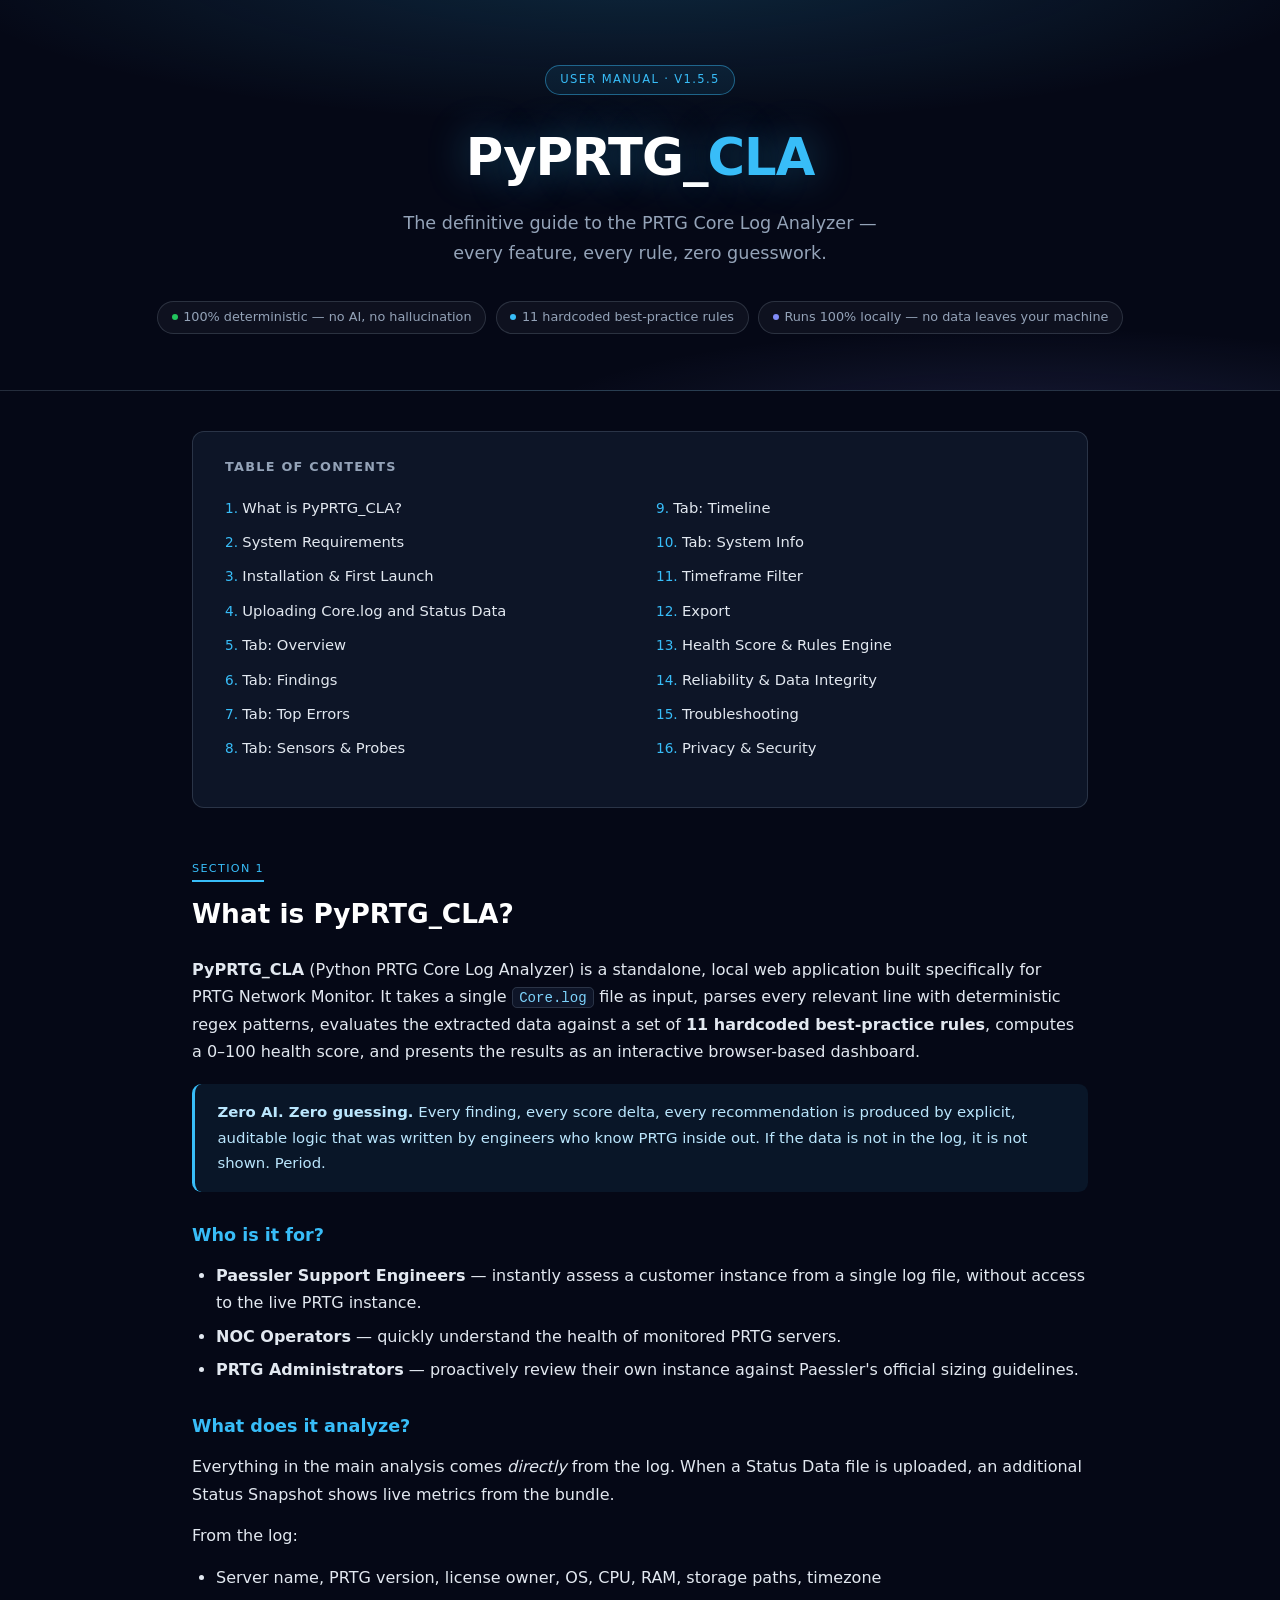
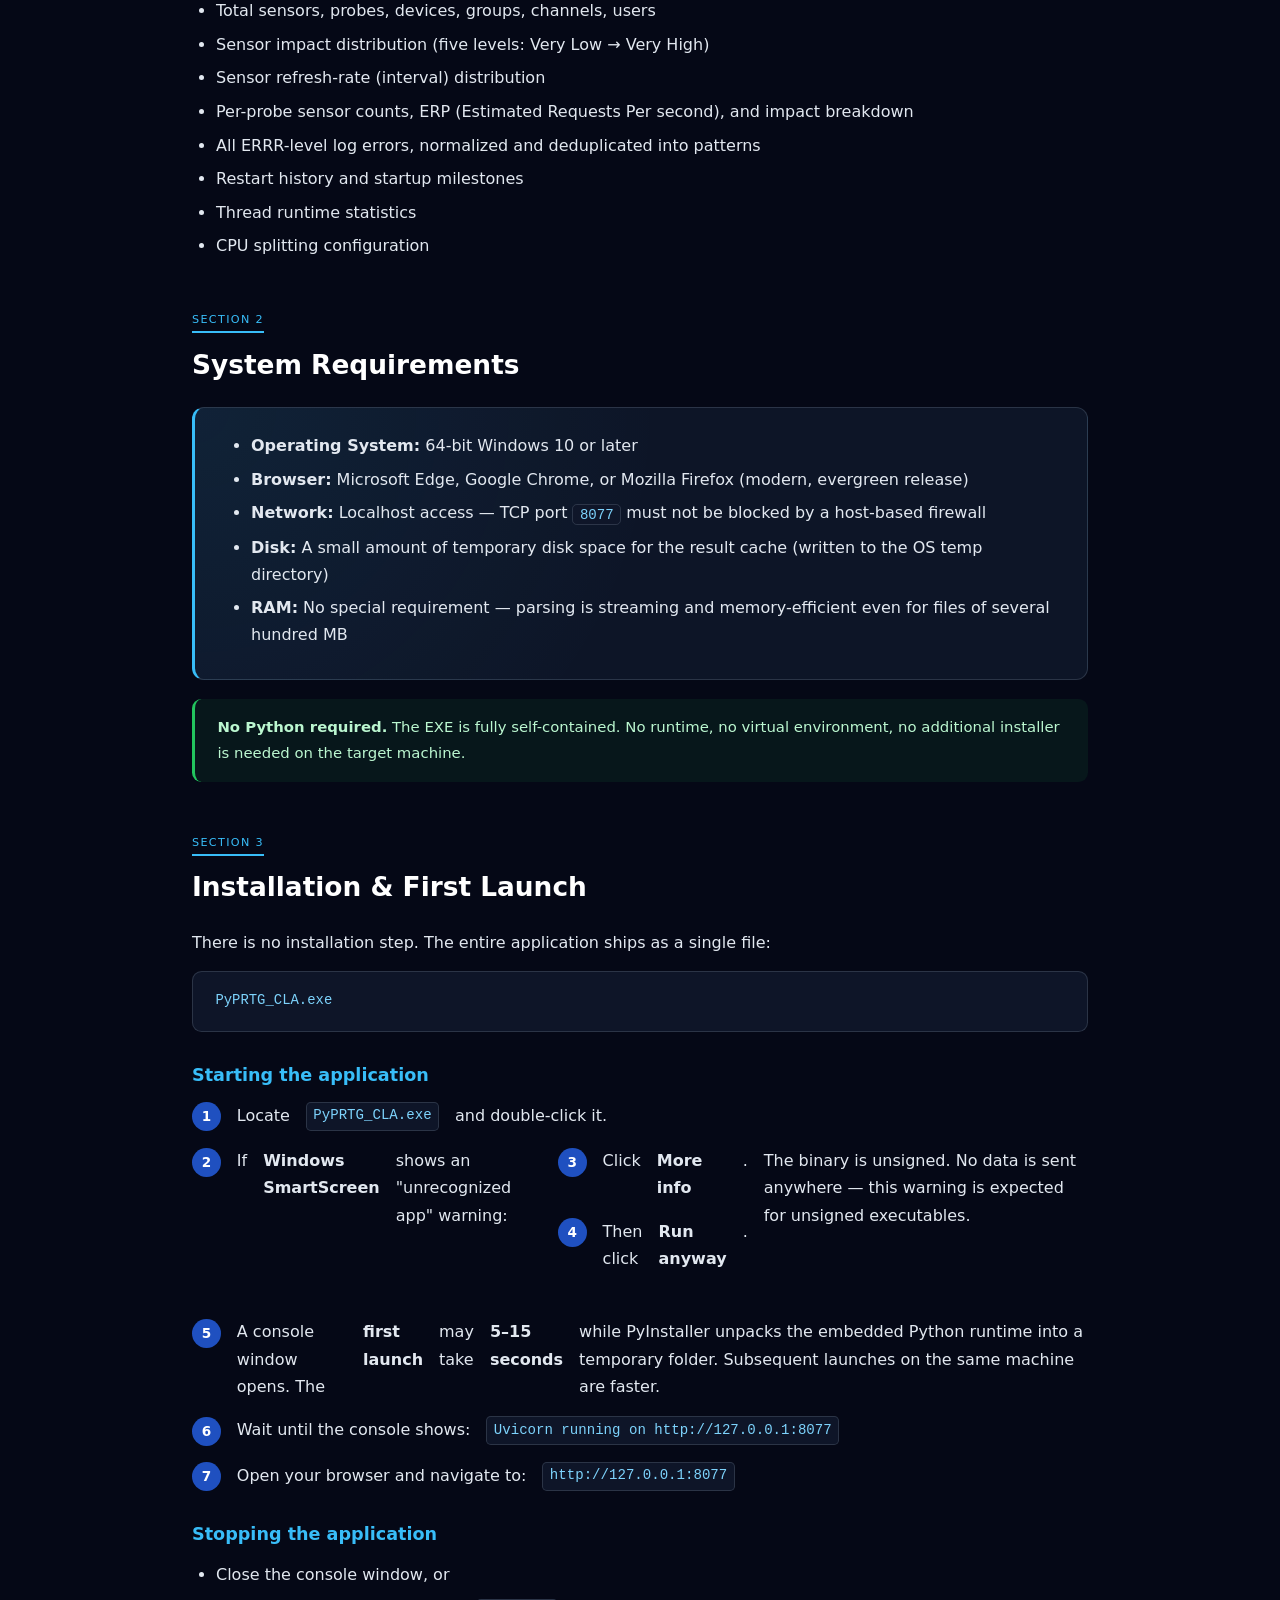
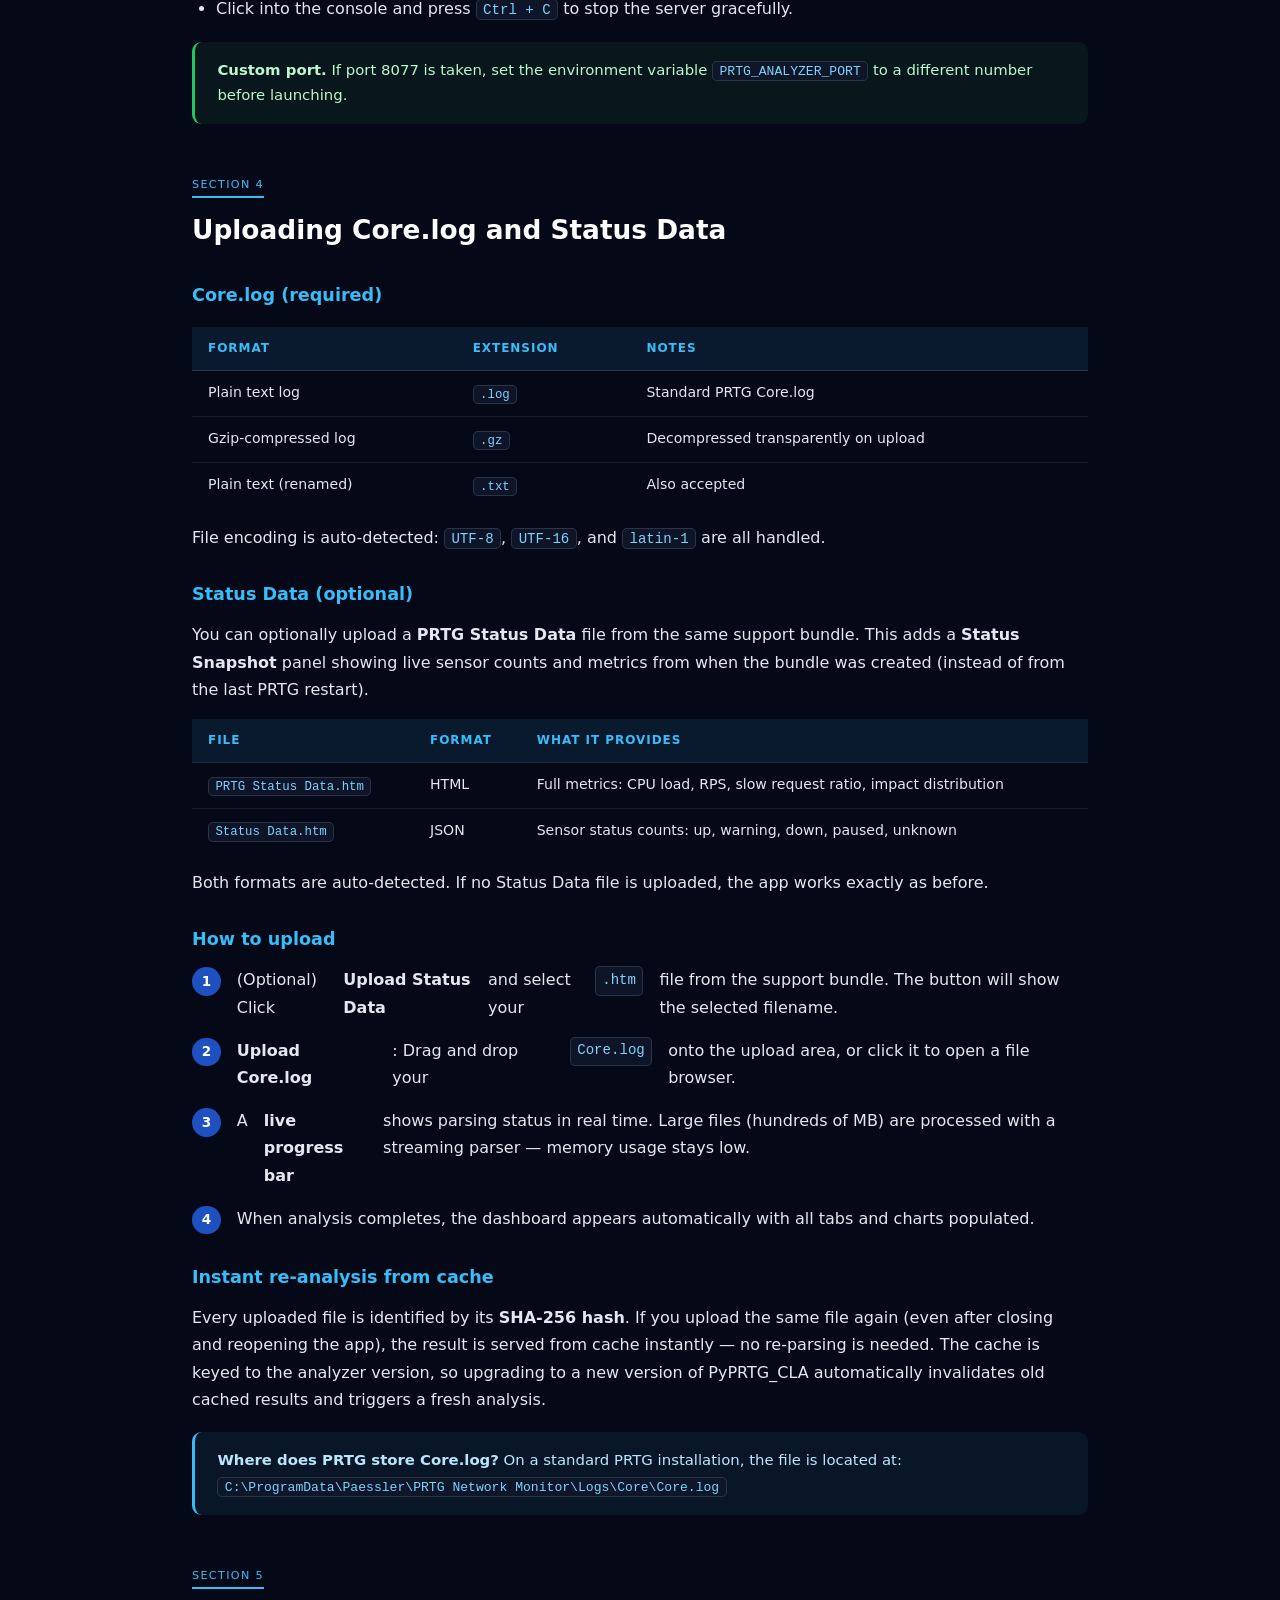
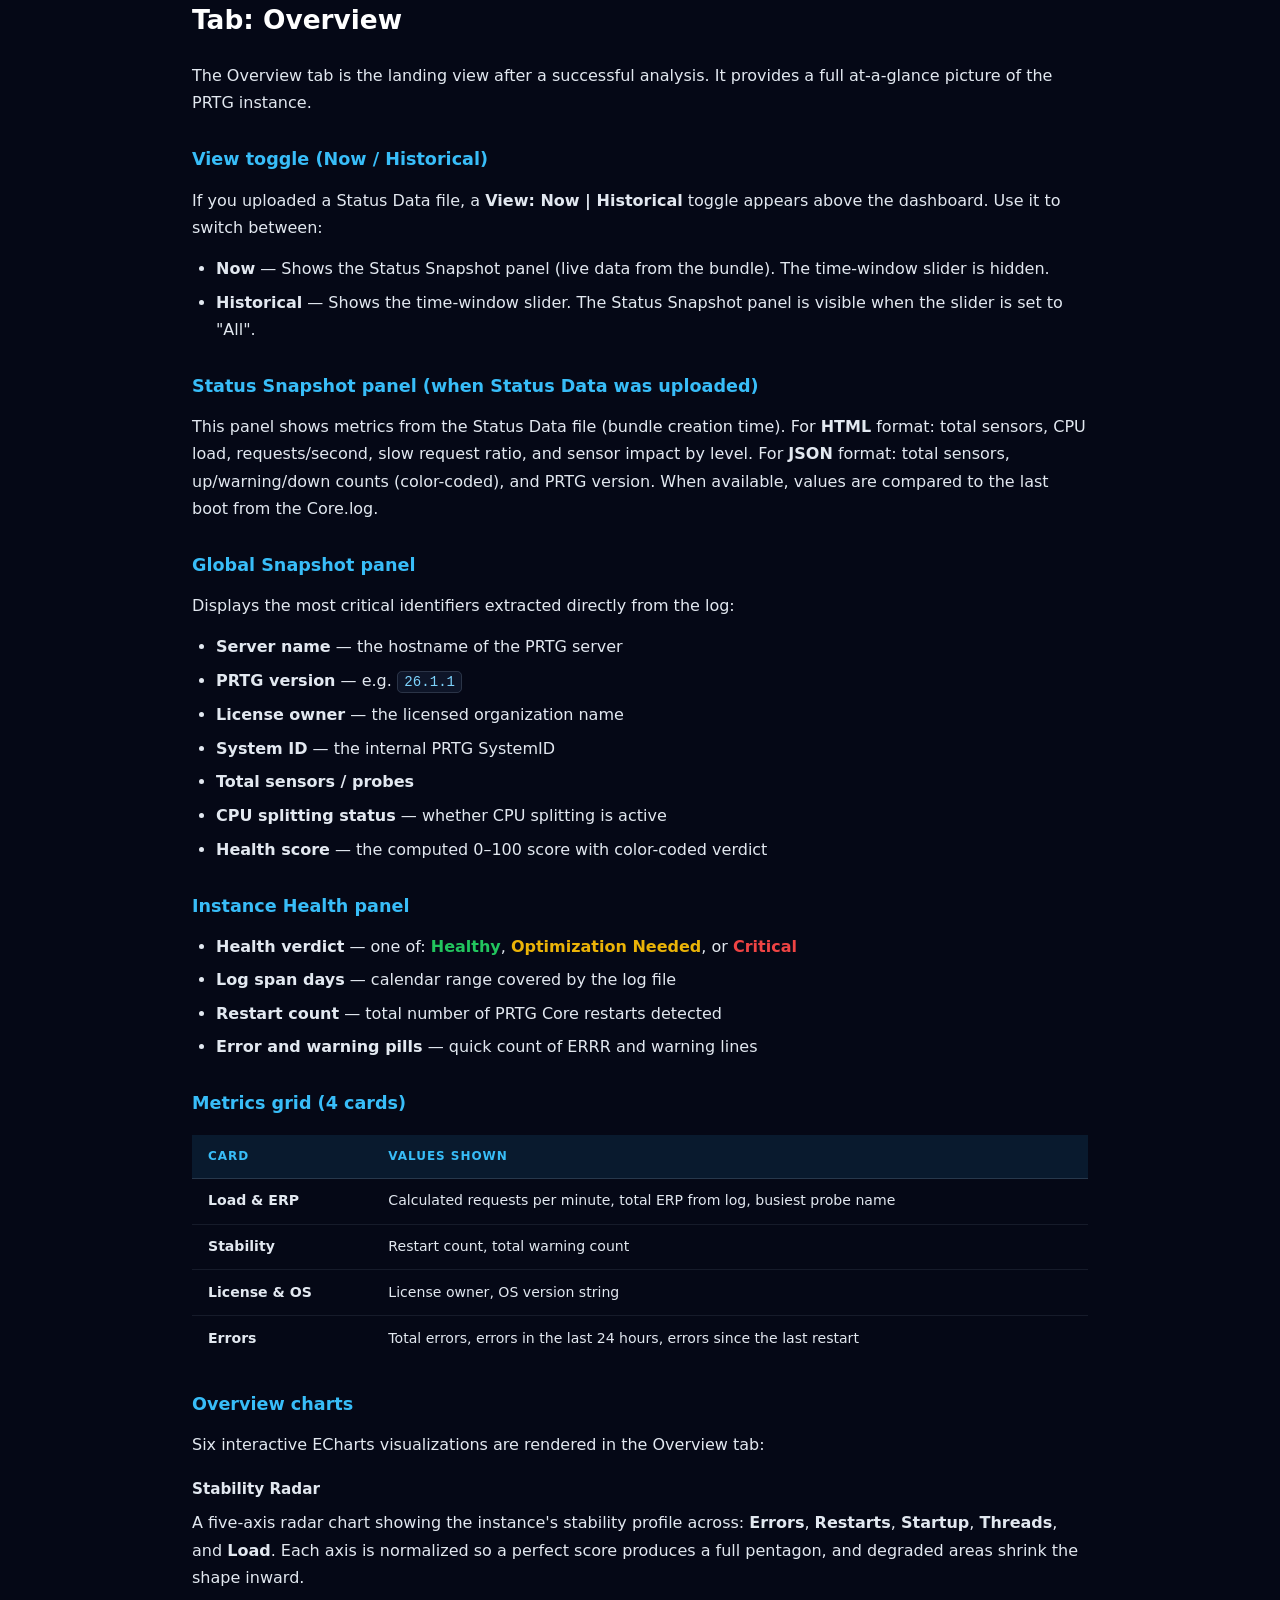
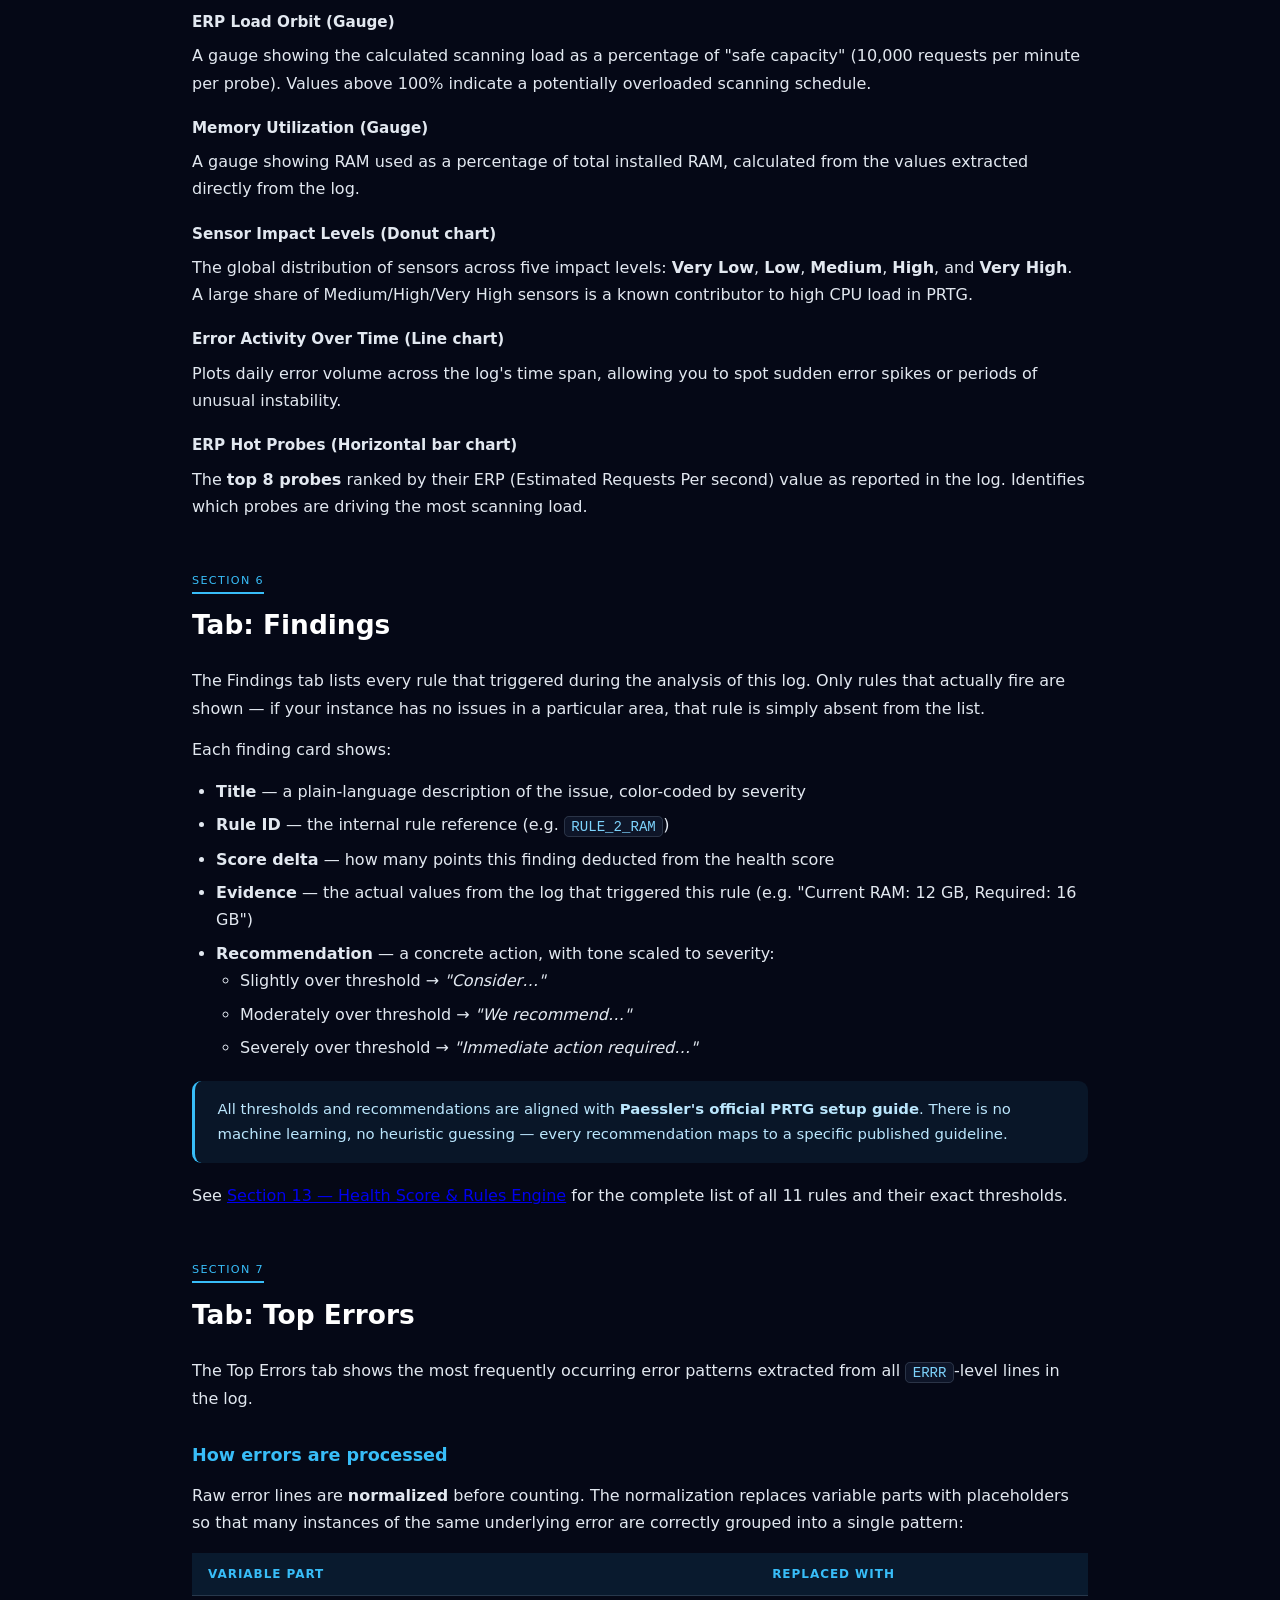
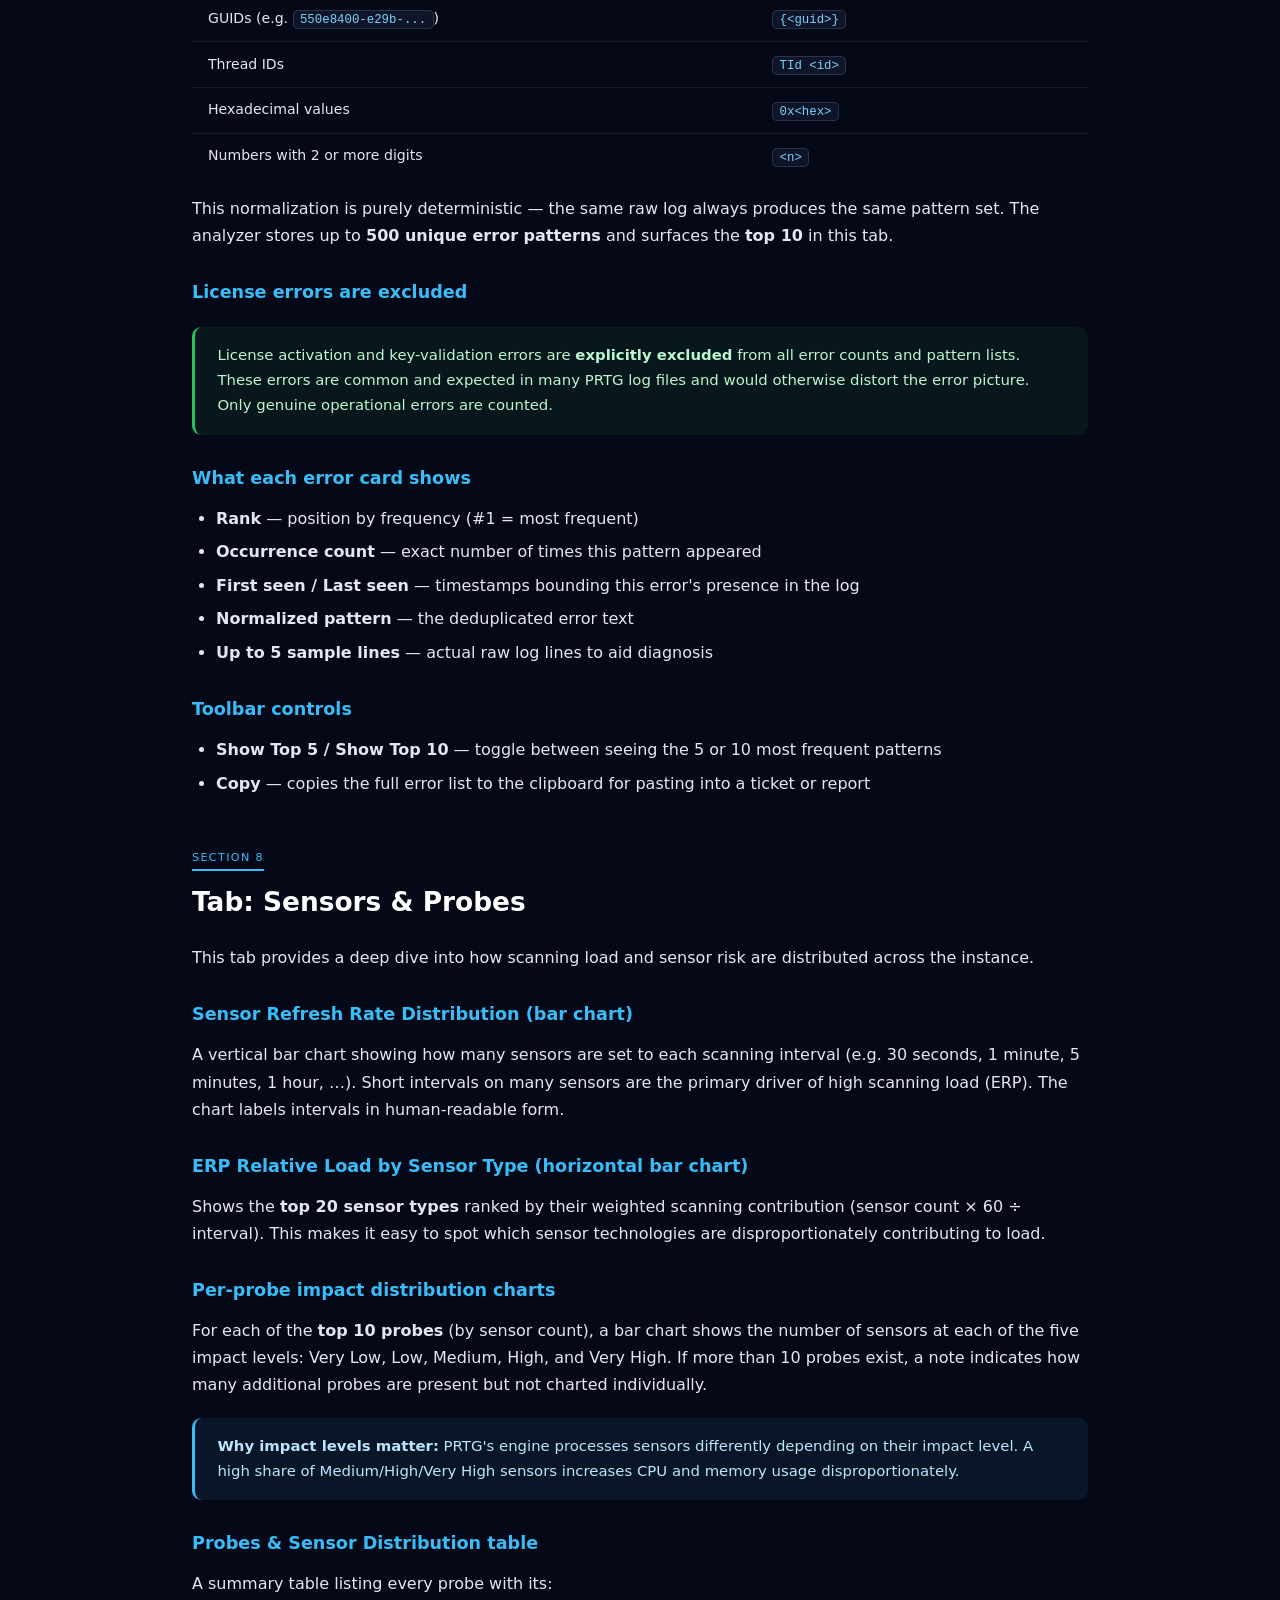
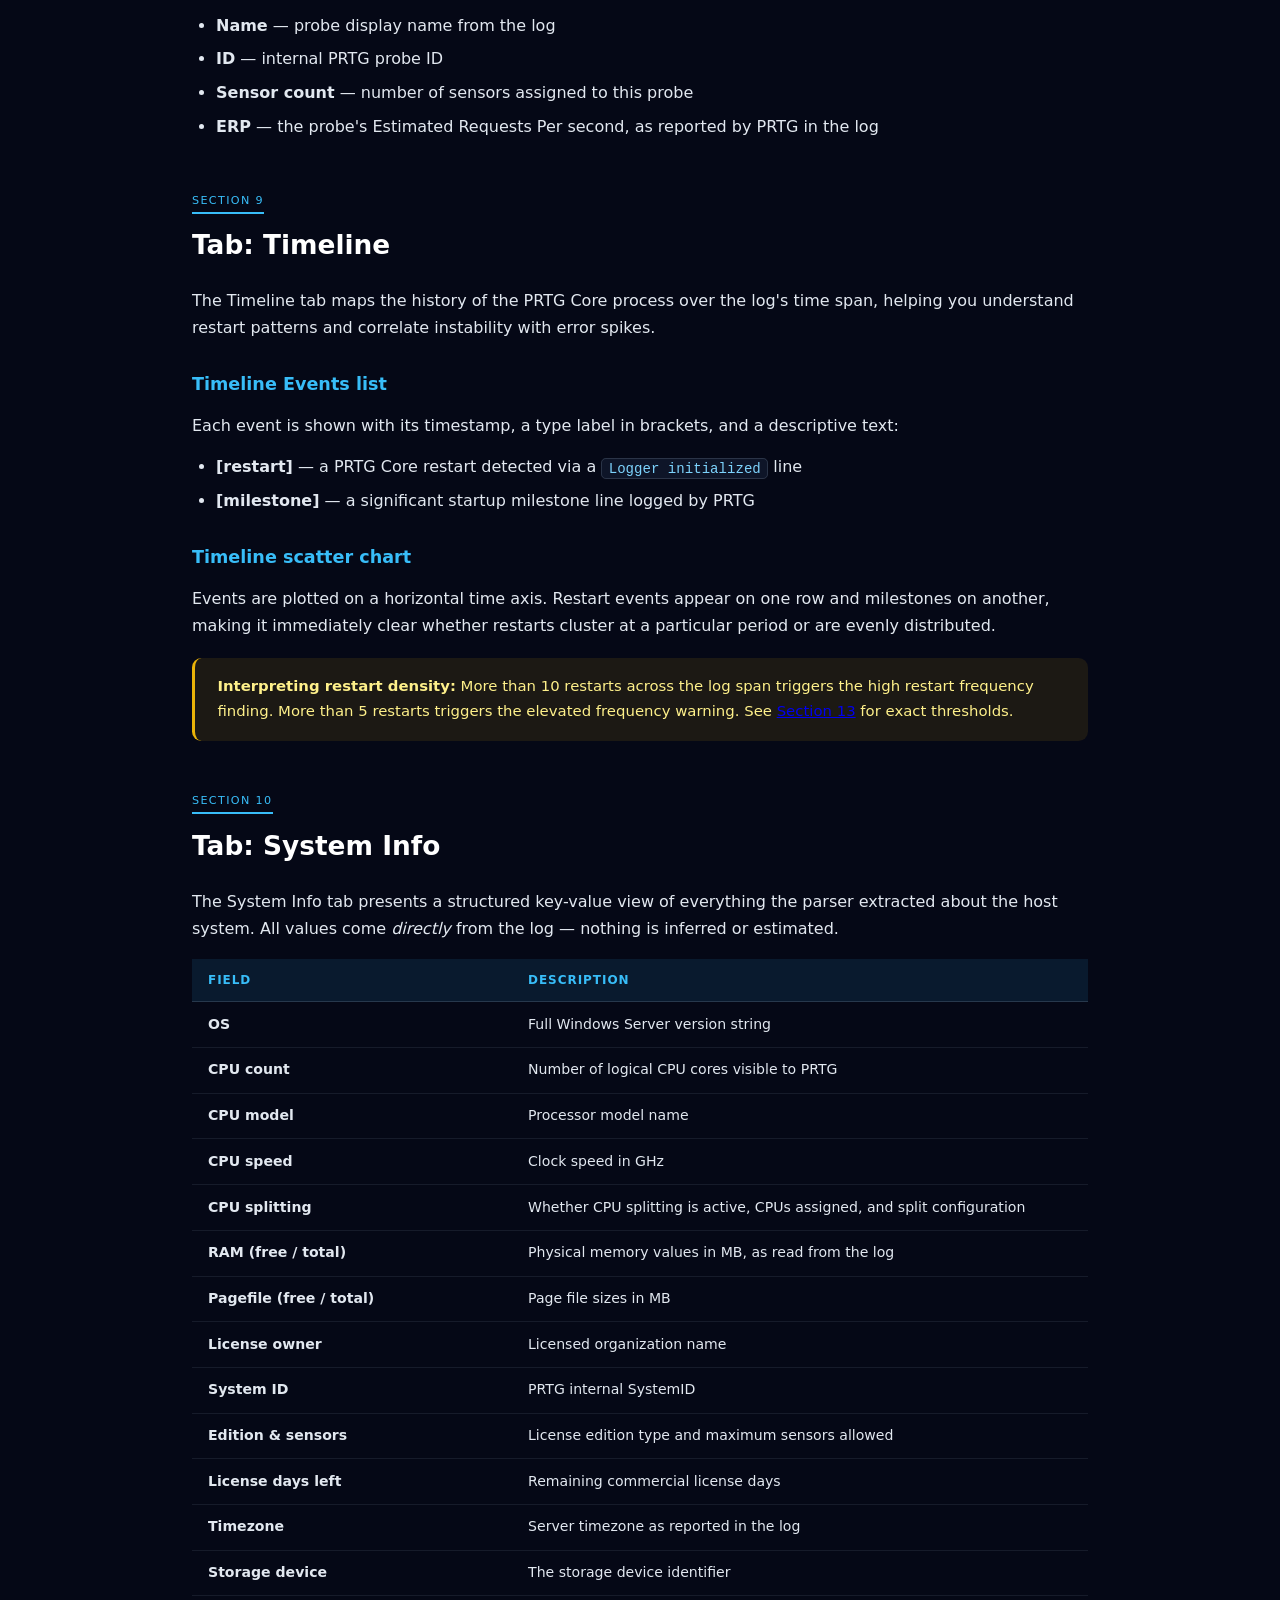
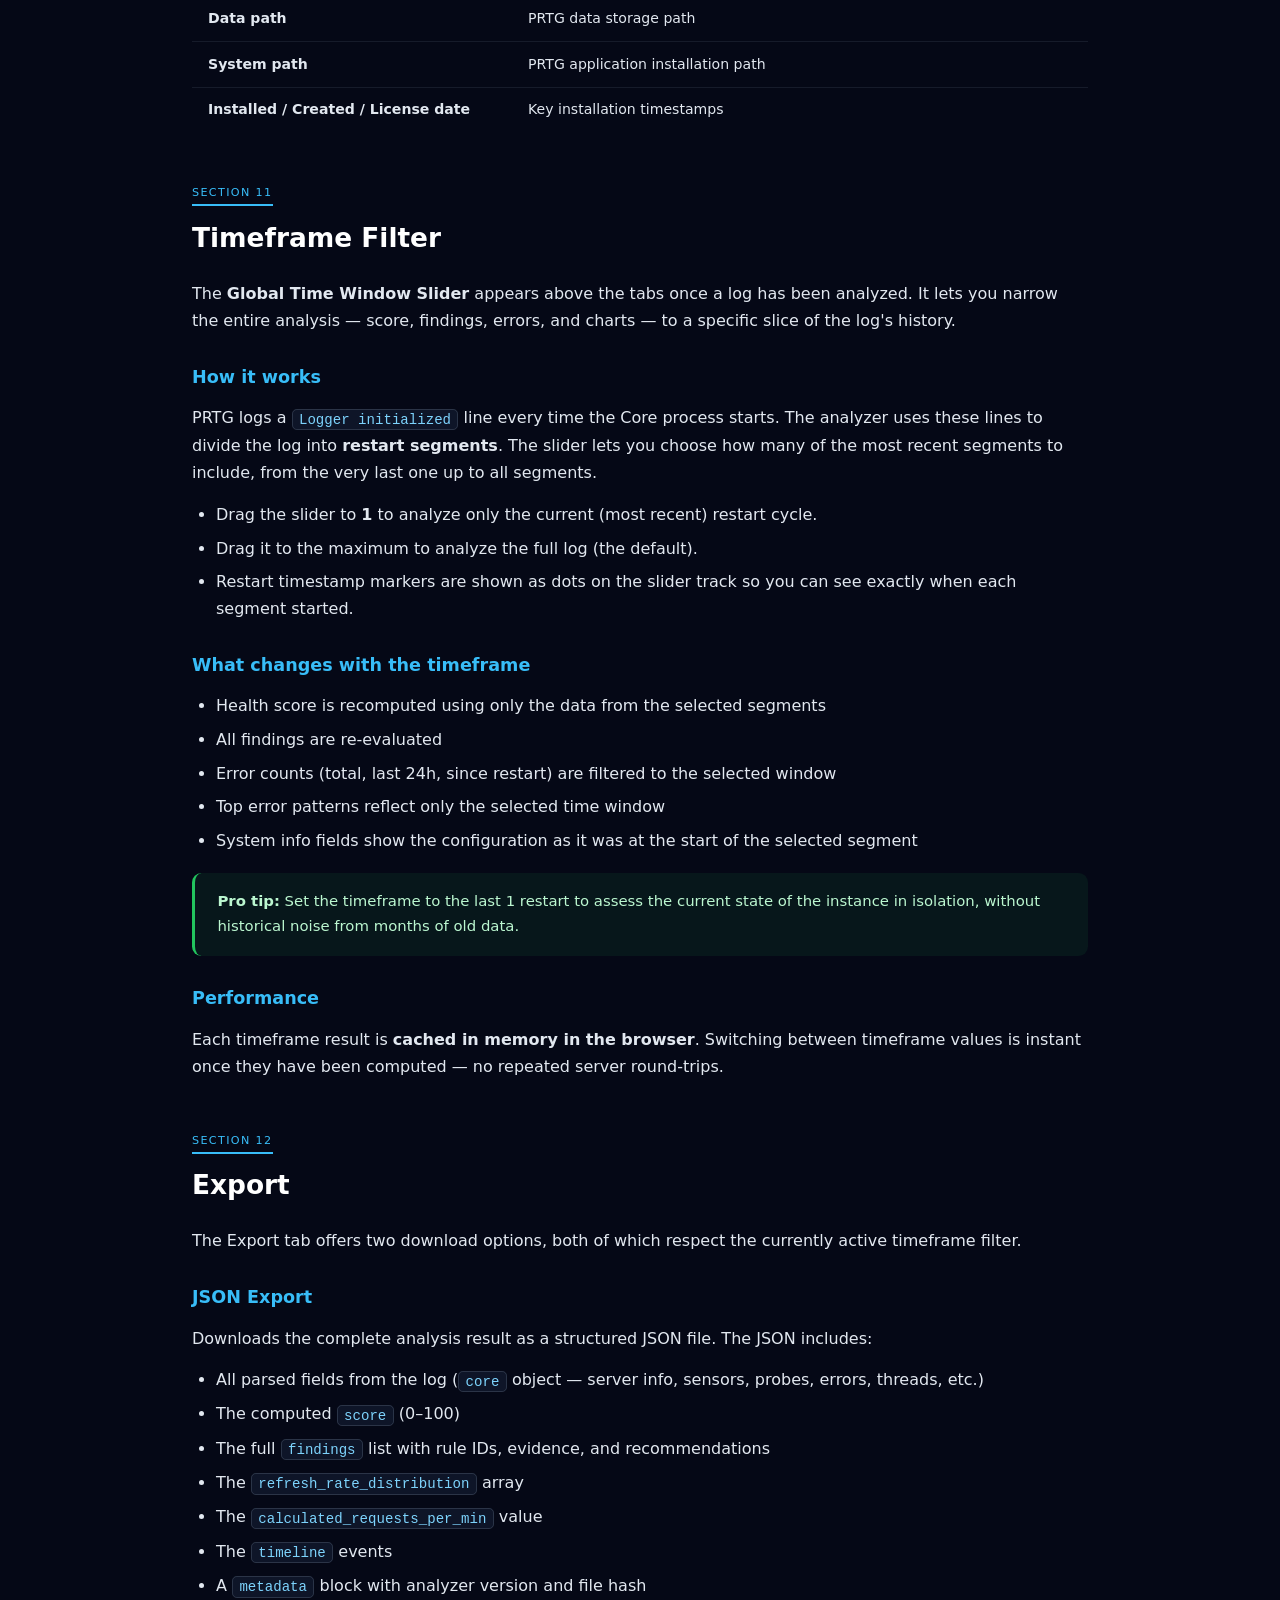
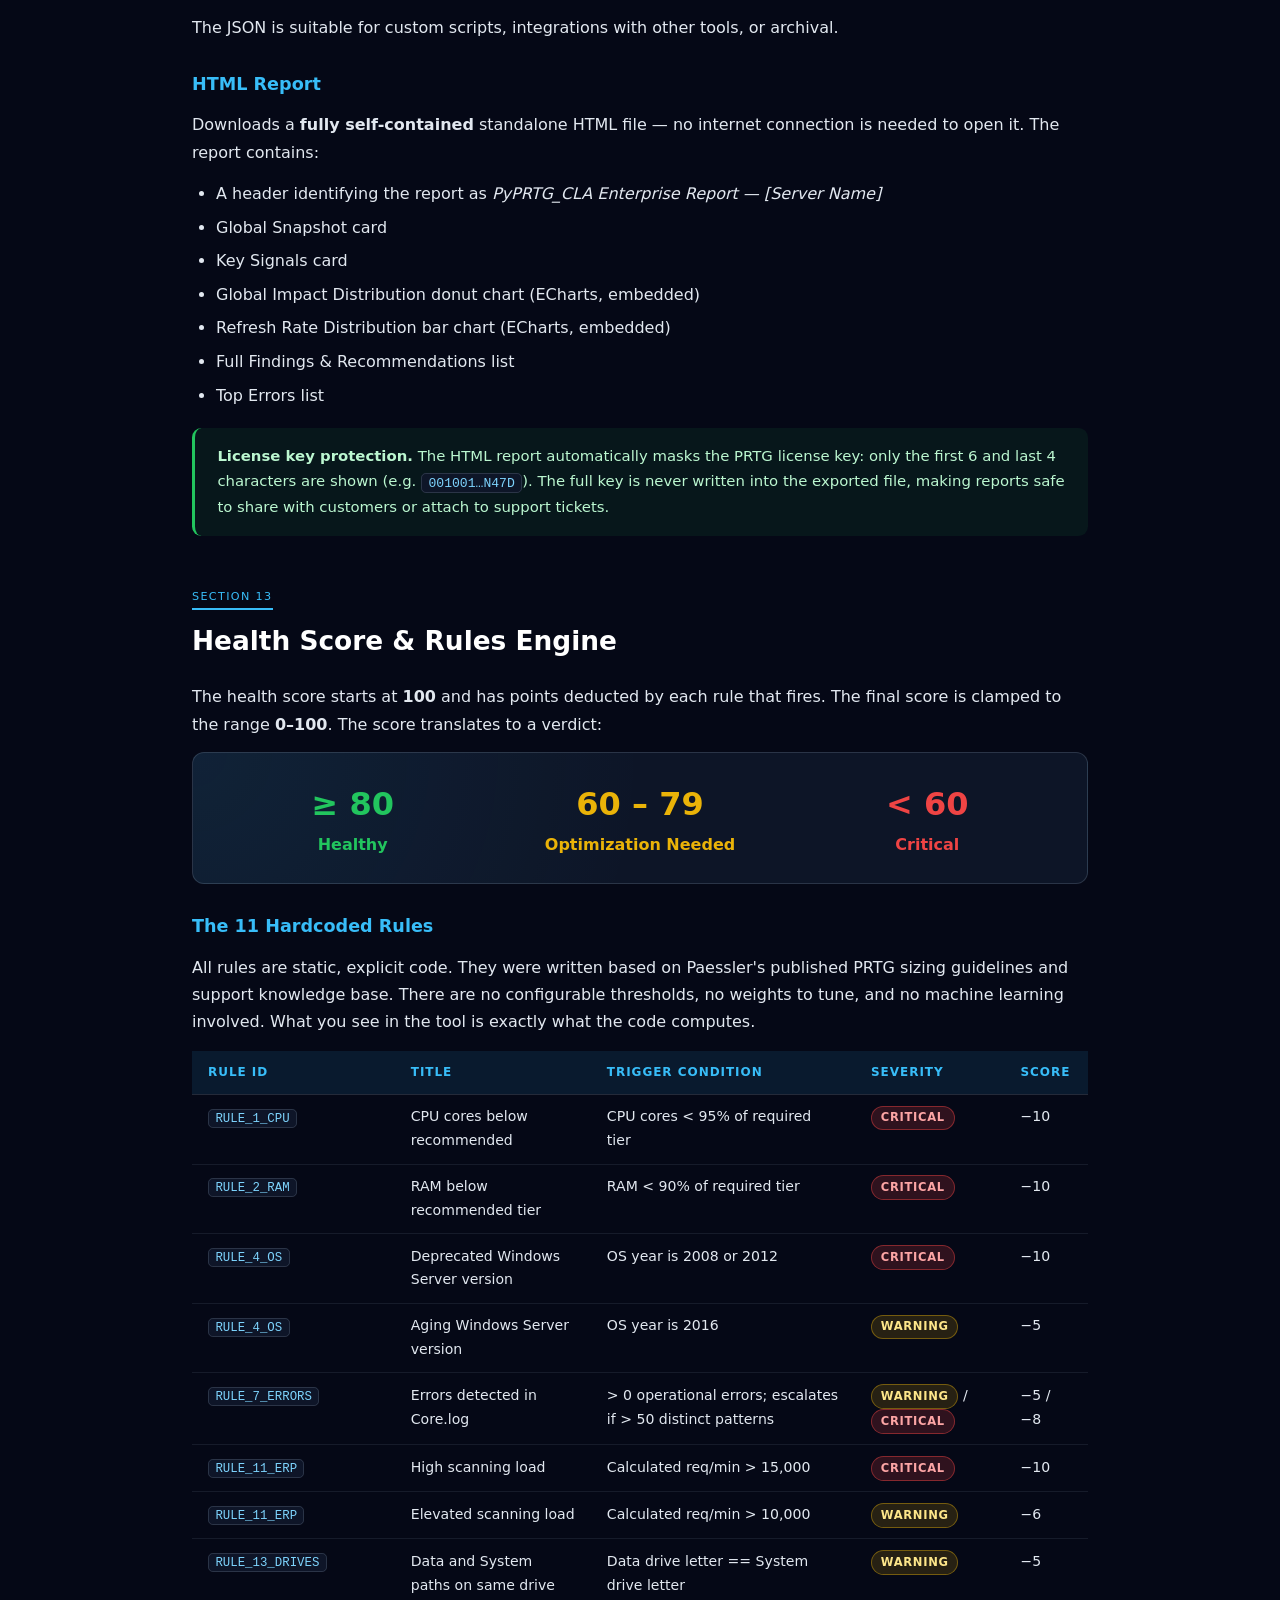
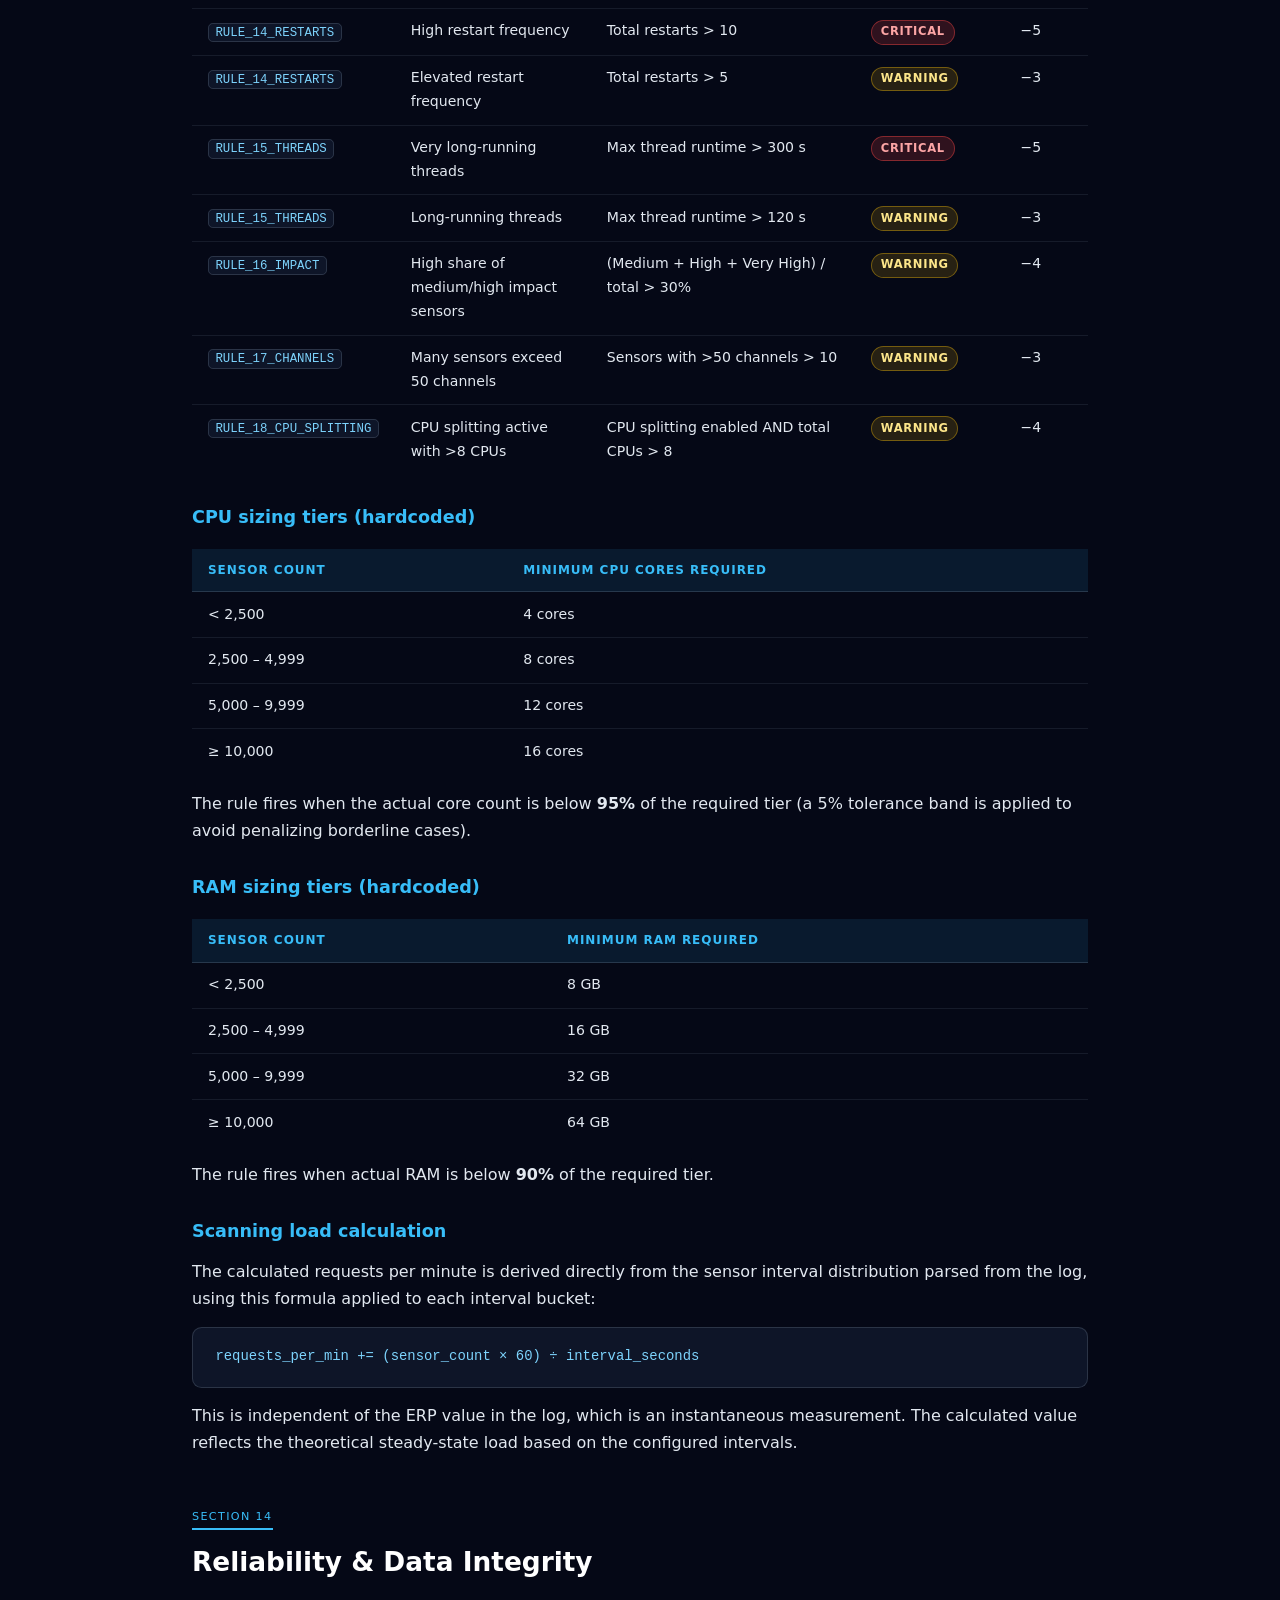
==== commit d22ba0de: "Release v1.5.5: version bump and docs sync for distribution Made-with: Cursor" ====
--- a/manual.html
+++ b/manual.html
@@ -2,7 +2,7 @@
 <html lang="en">
 <head>
     <meta charset="utf-8" />
-    <title>PyPRTG_CLA v1.5.4 — User Manual</title>
+    <title>PyPRTG_CLA v1.5.5 — User Manual</title>
     <meta name="viewport" content="width=device-width, initial-scale=1" />
     <style>
         :root {
@@ -334,7 +334,7 @@
      HERO
 ════════════════════════════════════════════════════════ -->
 <header class="hero">
-    <div class="badge">User Manual · v1.5.4</div>
+    <div class="badge">User Manual · v1.5.5</div>
     <h1>PyPRTG_<span>CLA</span></h1>
     <p class="sub">The definitive guide to the PRTG Core Log Analyzer —<br>every feature, every rule, zero guesswork.</p>
     <div class="pill-row">
@@ -1233,7 +1233,7 @@
     <h3 class="sub-title">5. Version-keyed cache invalidation</h3>
     <p>
         Analysis results are cached to disk keyed on two factors: the SHA-256 hash of the uploaded file
-        <em>and</em> the analyzer version string (<code>1.5.4</code>). Upgrading to a new version of
+        <em>and</em> the analyzer version string (<code>1.5.5</code>). Upgrading to a new version of
         PyPRTG_CLA automatically invalidates all existing cached results and forces a fresh analysis —
         ensuring that improved parsing logic is always applied.
     </p>
@@ -1379,7 +1379,7 @@
 <hr />
 
 <div class="card" style="text-align:center; padding:2rem">
-    <div style="font-size:1.5rem; font-weight:700; color:#fff; margin-bottom:0.5rem">PyPRTG_CLA v1.5.4</div>
+    <div style="font-size:1.5rem; font-weight:700; color:#fff; margin-bottom:0.5rem">PyPRTG_CLA v1.5.5</div>
     <div style="color:var(--muted); font-size:0.9rem; margin-bottom:1rem">PRTG Core Log Analyzer — built by Paessler support engineers, for Paessler support engineers.</div>
     <div class="pill-row" style="justify-content:center">
         <div class="pill"><span class="dot dot-green"></span>11 hardcoded rules</div>
@@ -1392,7 +1392,7 @@
 </div><!-- /wrapper -->
 
 <footer>
-    PyPRTG_CLA v1.5.4 &nbsp;·&nbsp; User Manual &nbsp;·&nbsp;
+    PyPRTG_CLA v1.5.5 &nbsp;·&nbsp; User Manual &nbsp;·&nbsp;
     All analysis is deterministic and based solely on the uploaded <code>Core.log</code> file and optional Status Data.
 </footer>
 
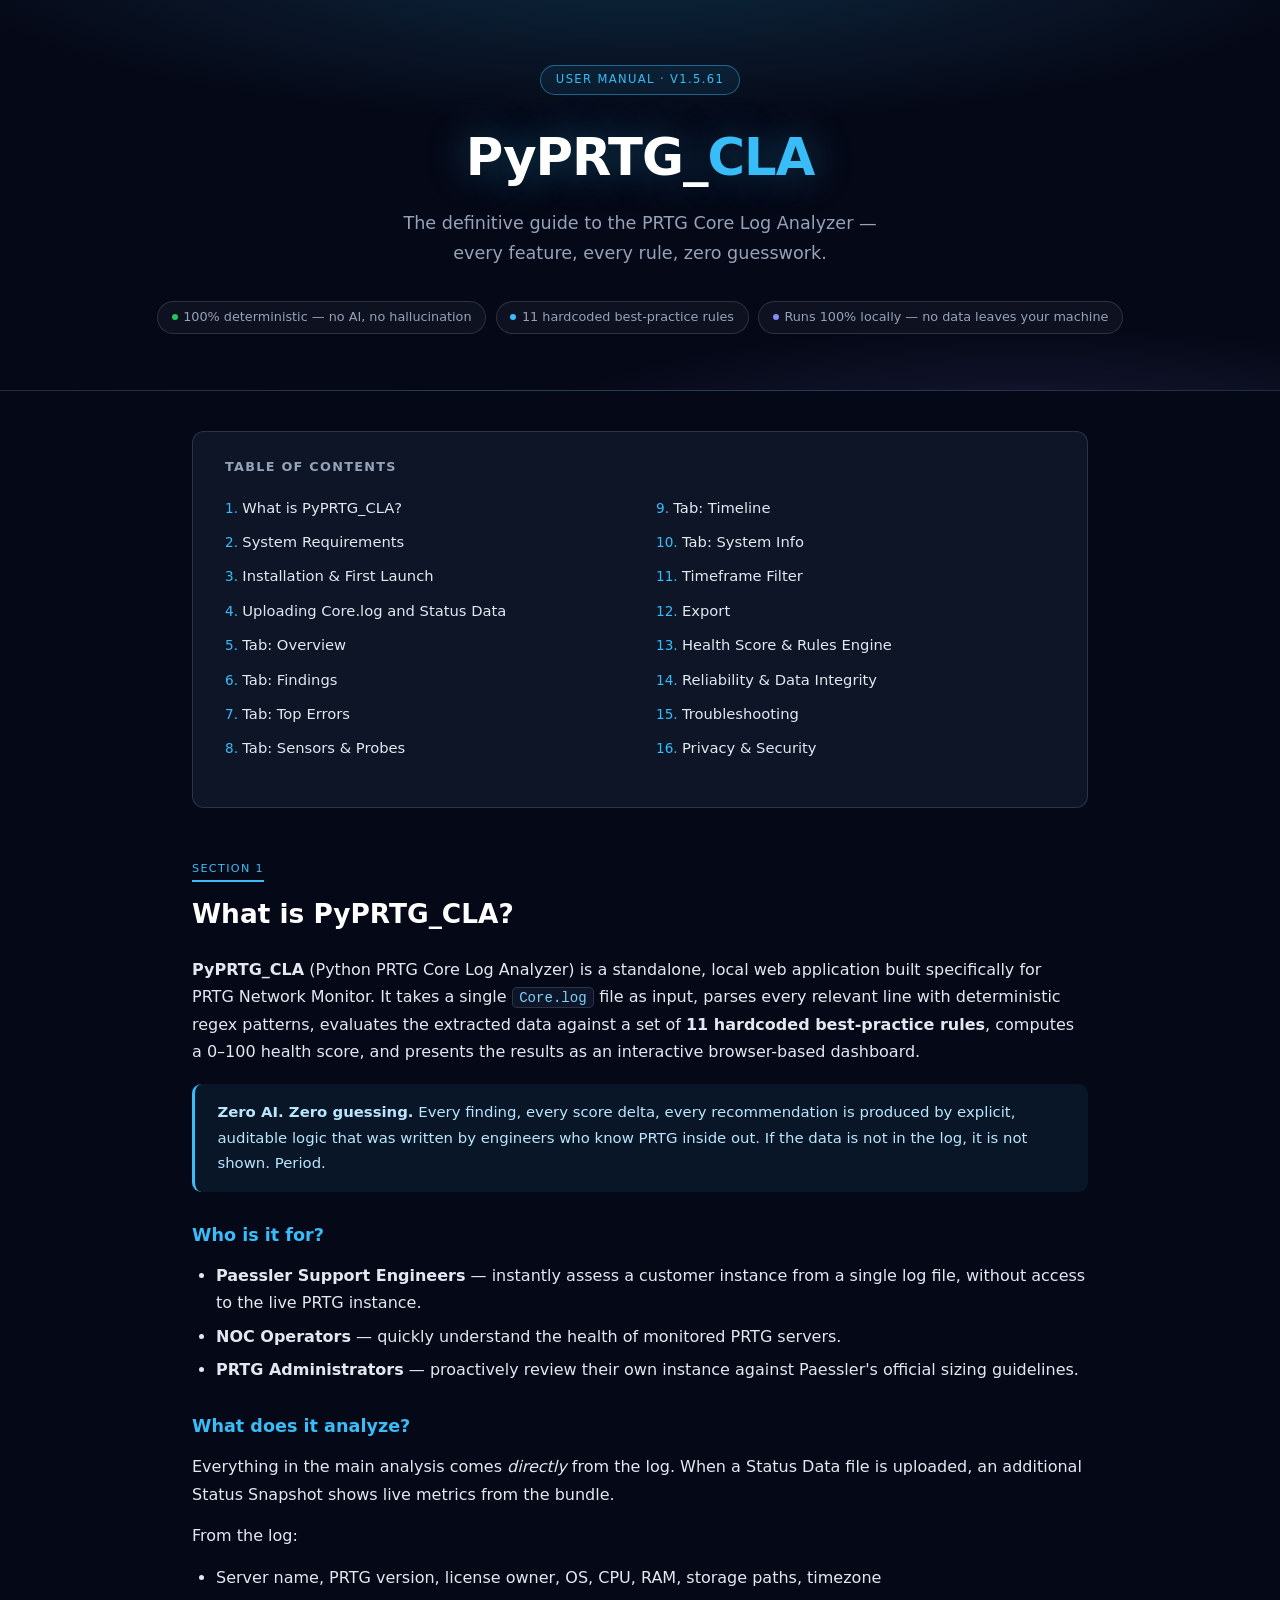
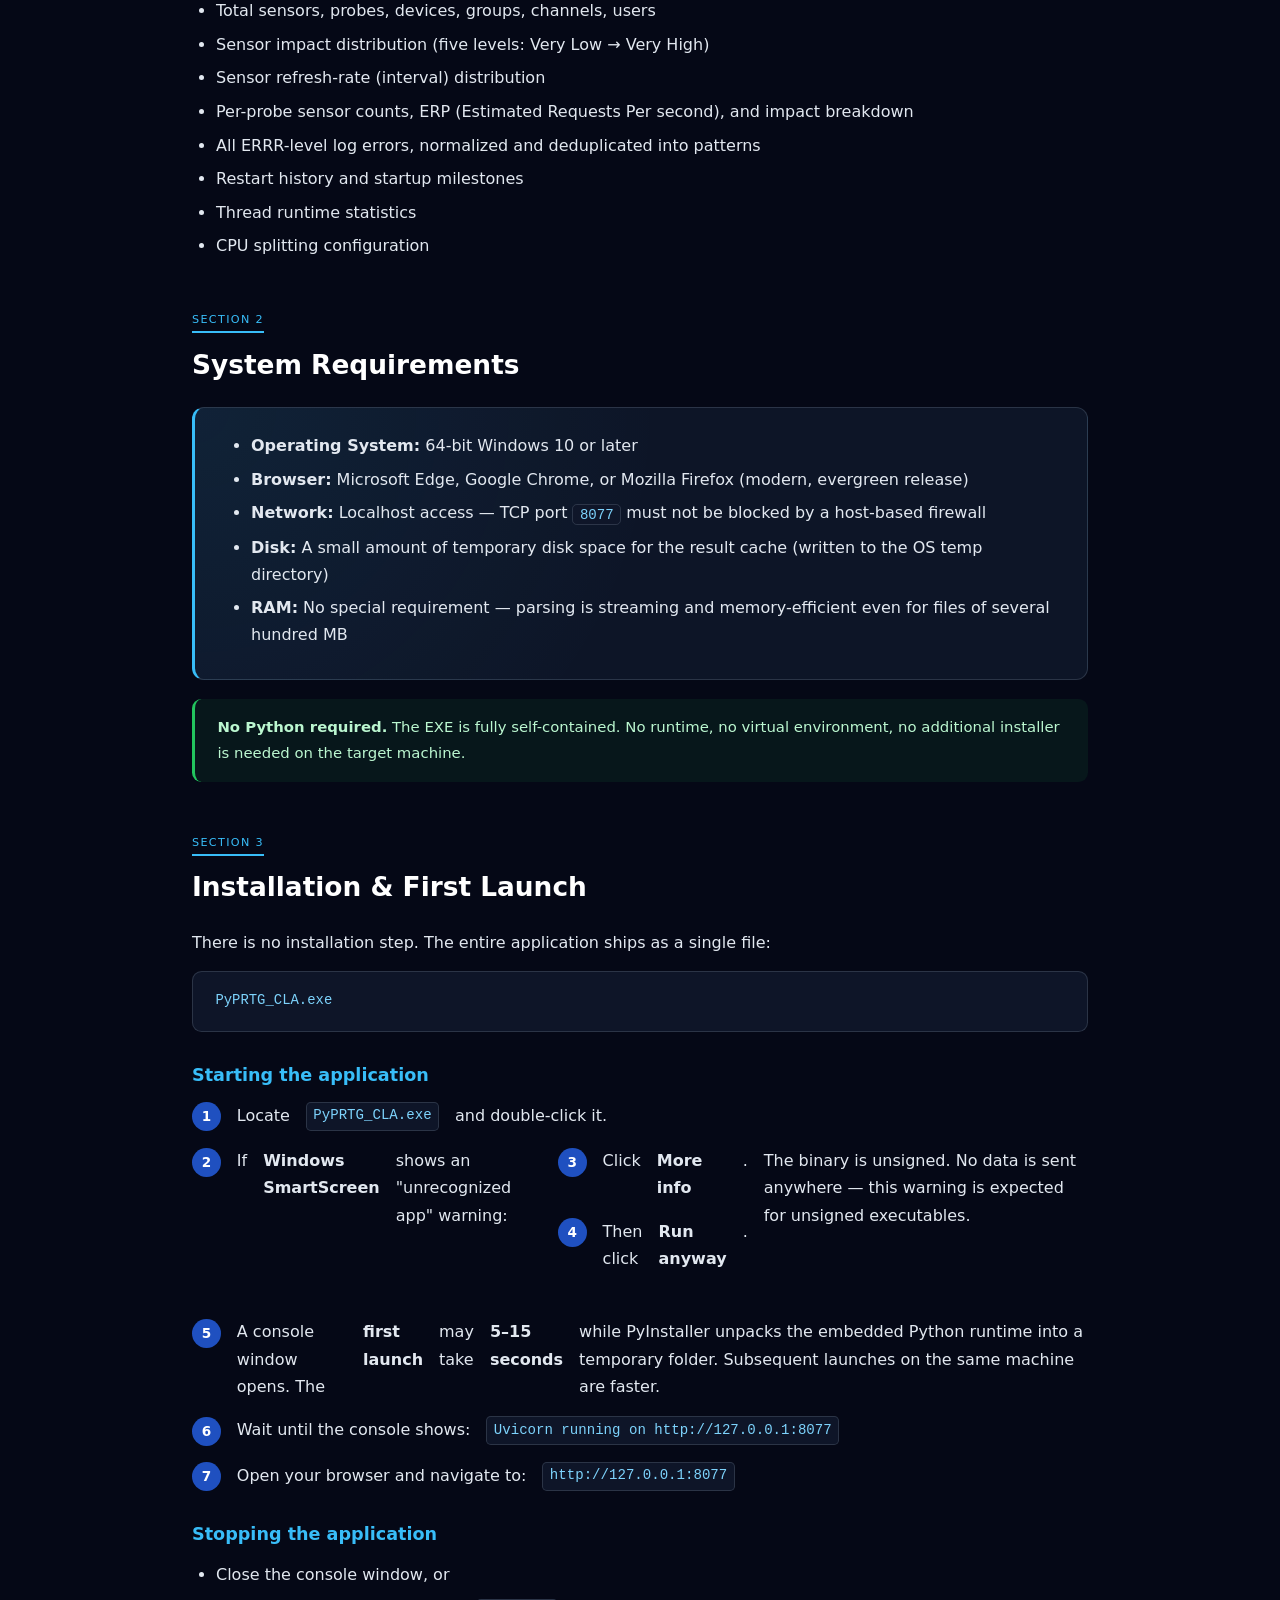
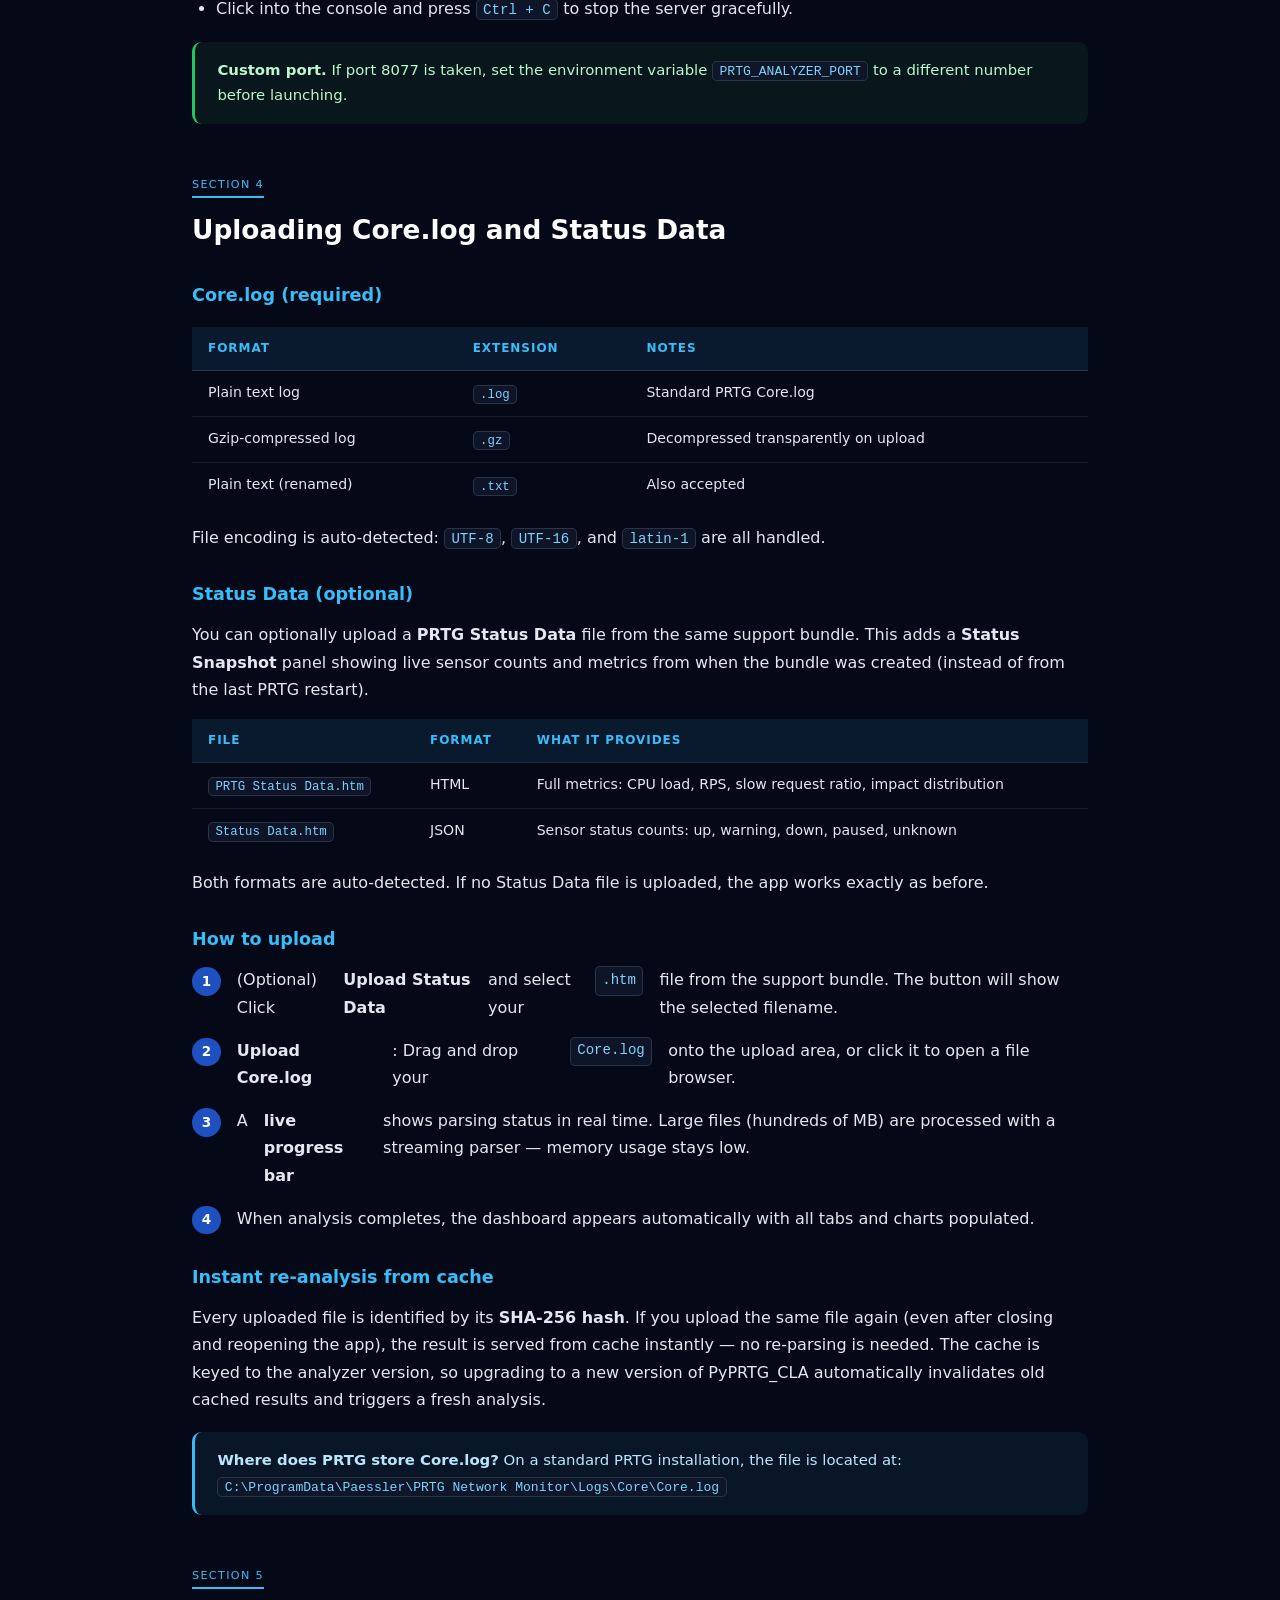
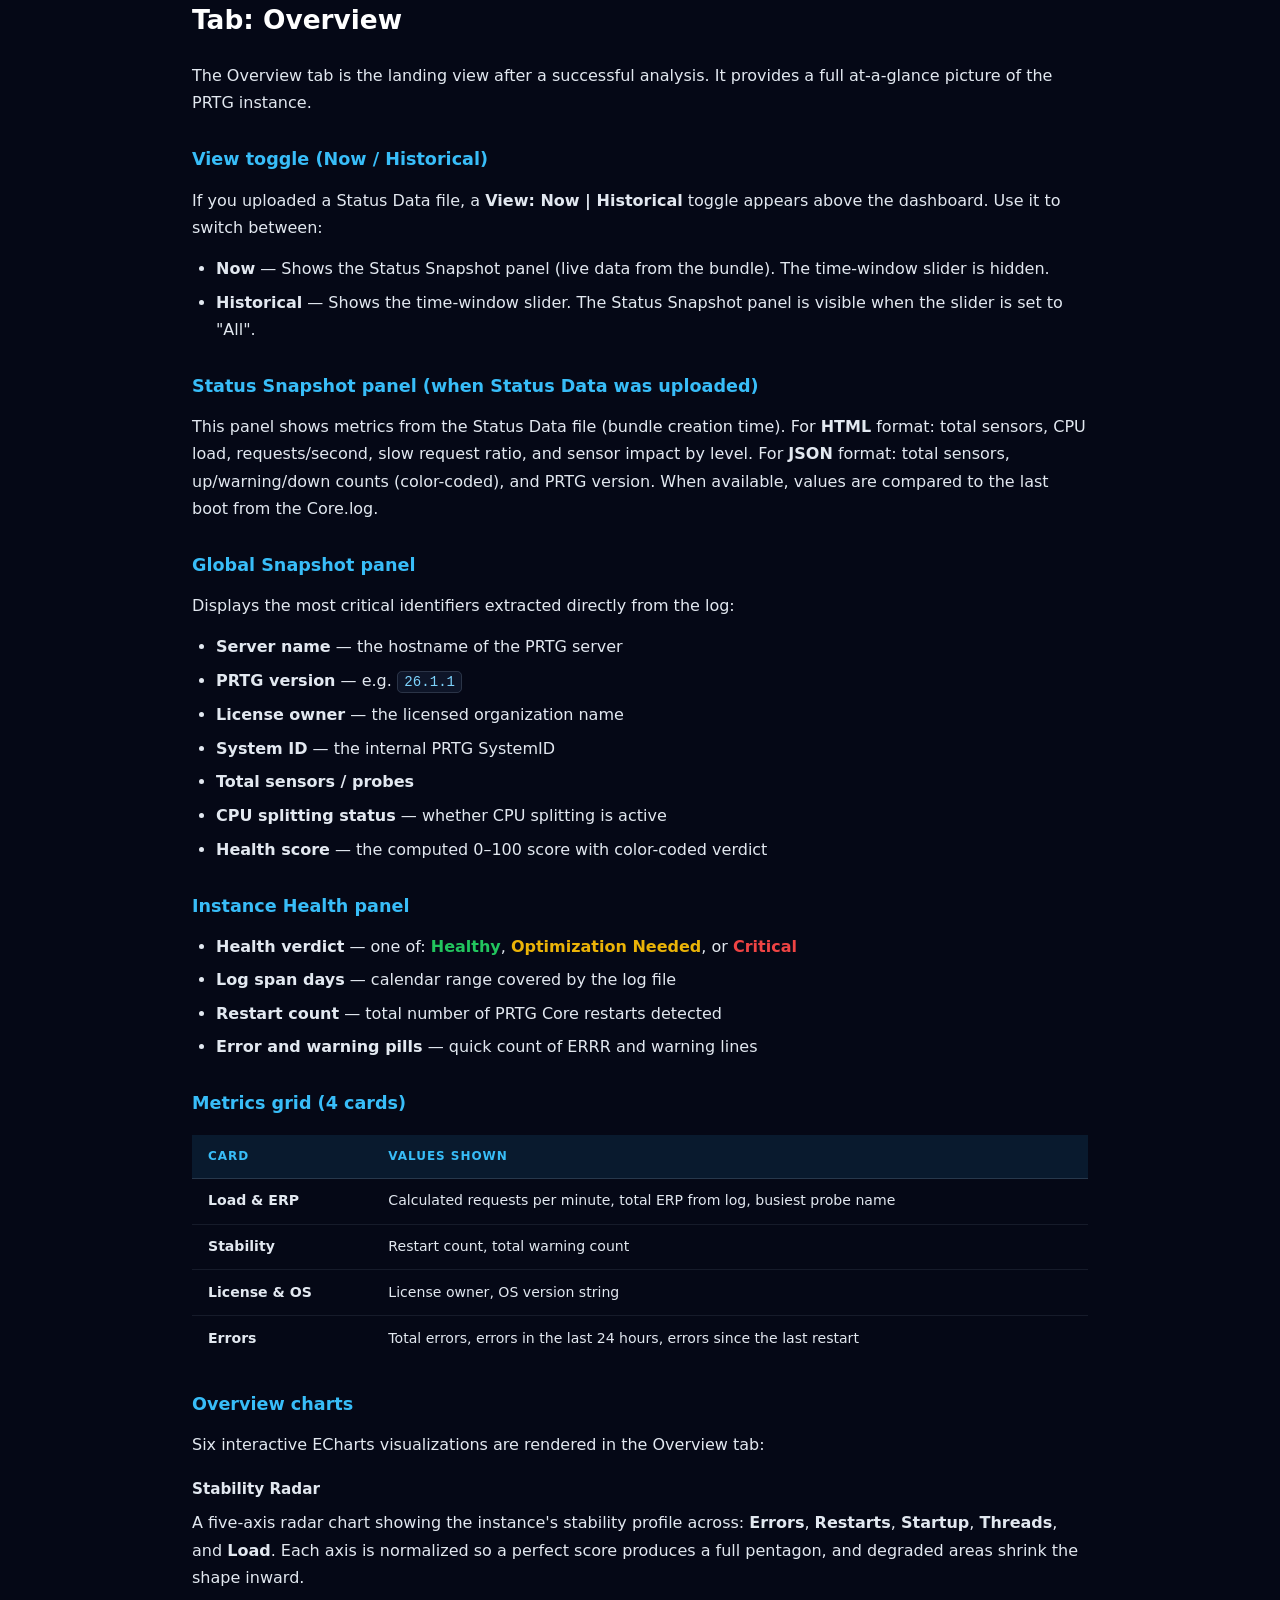
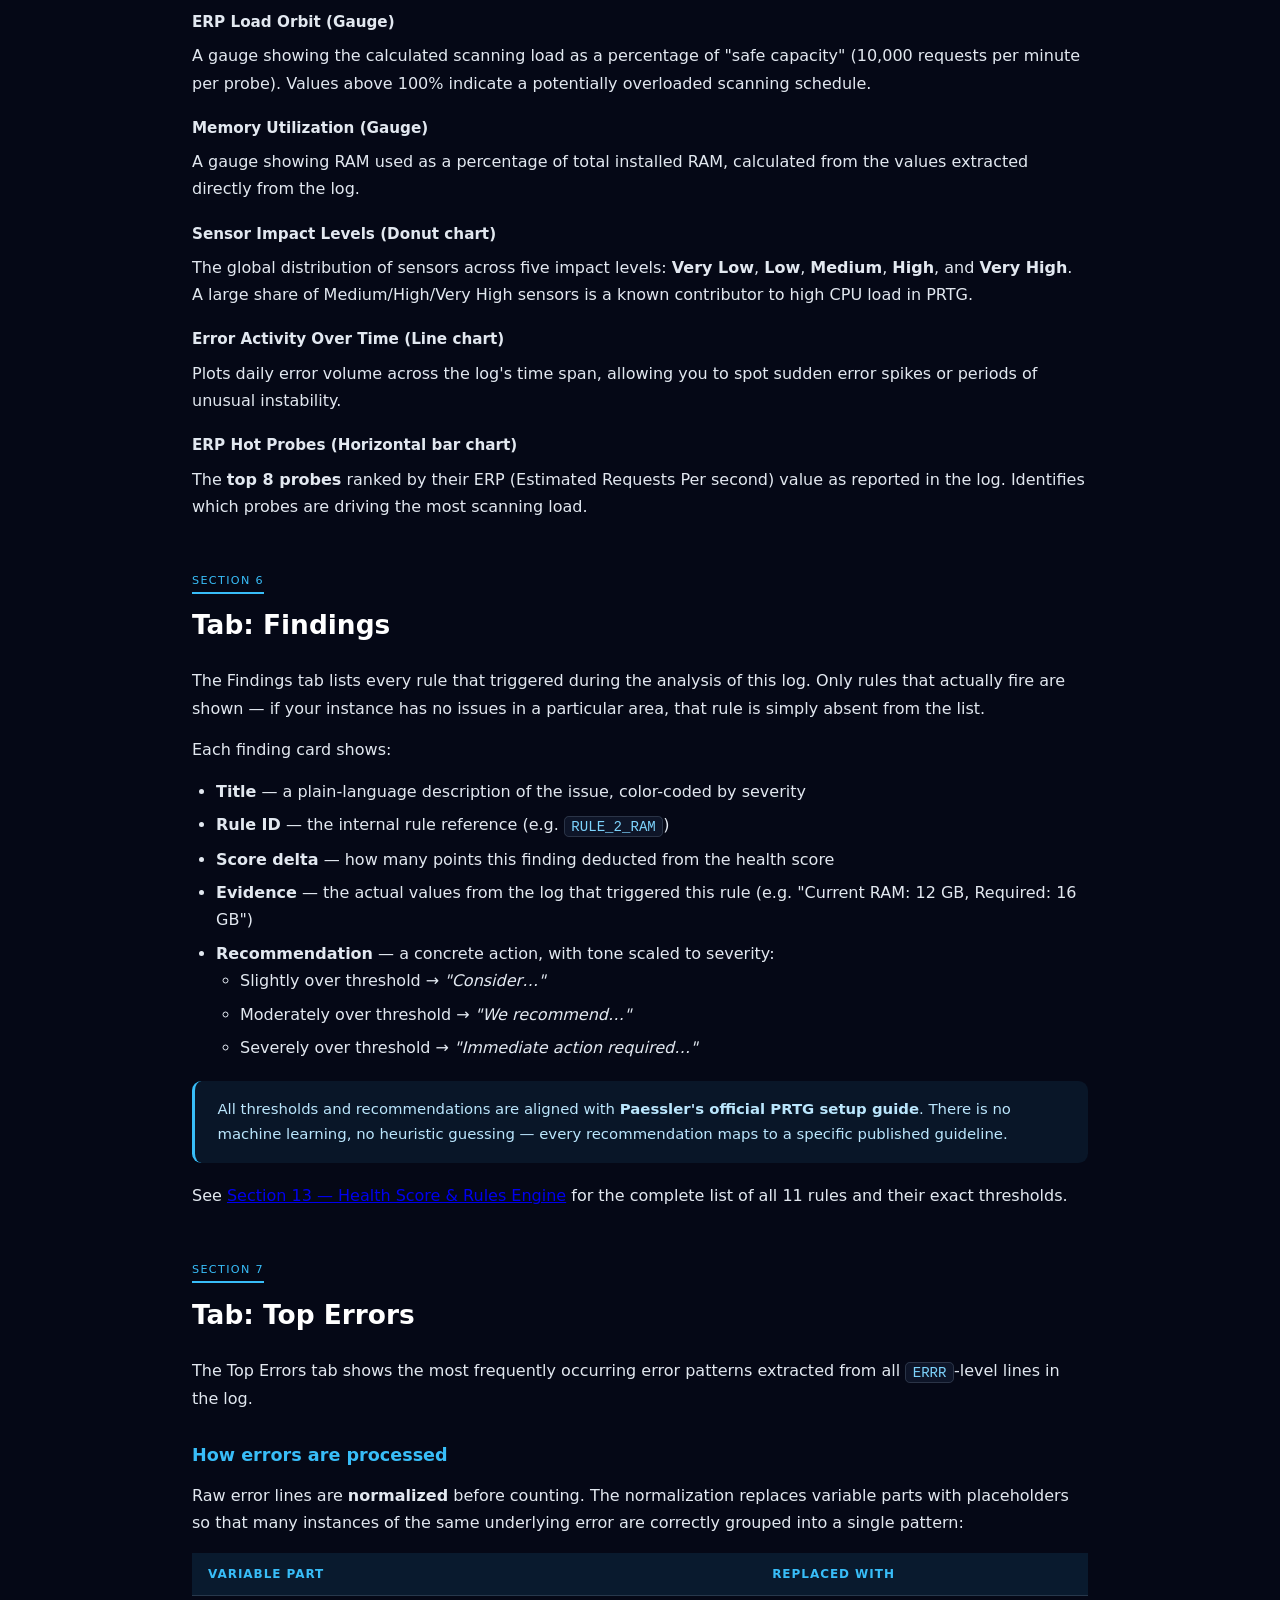
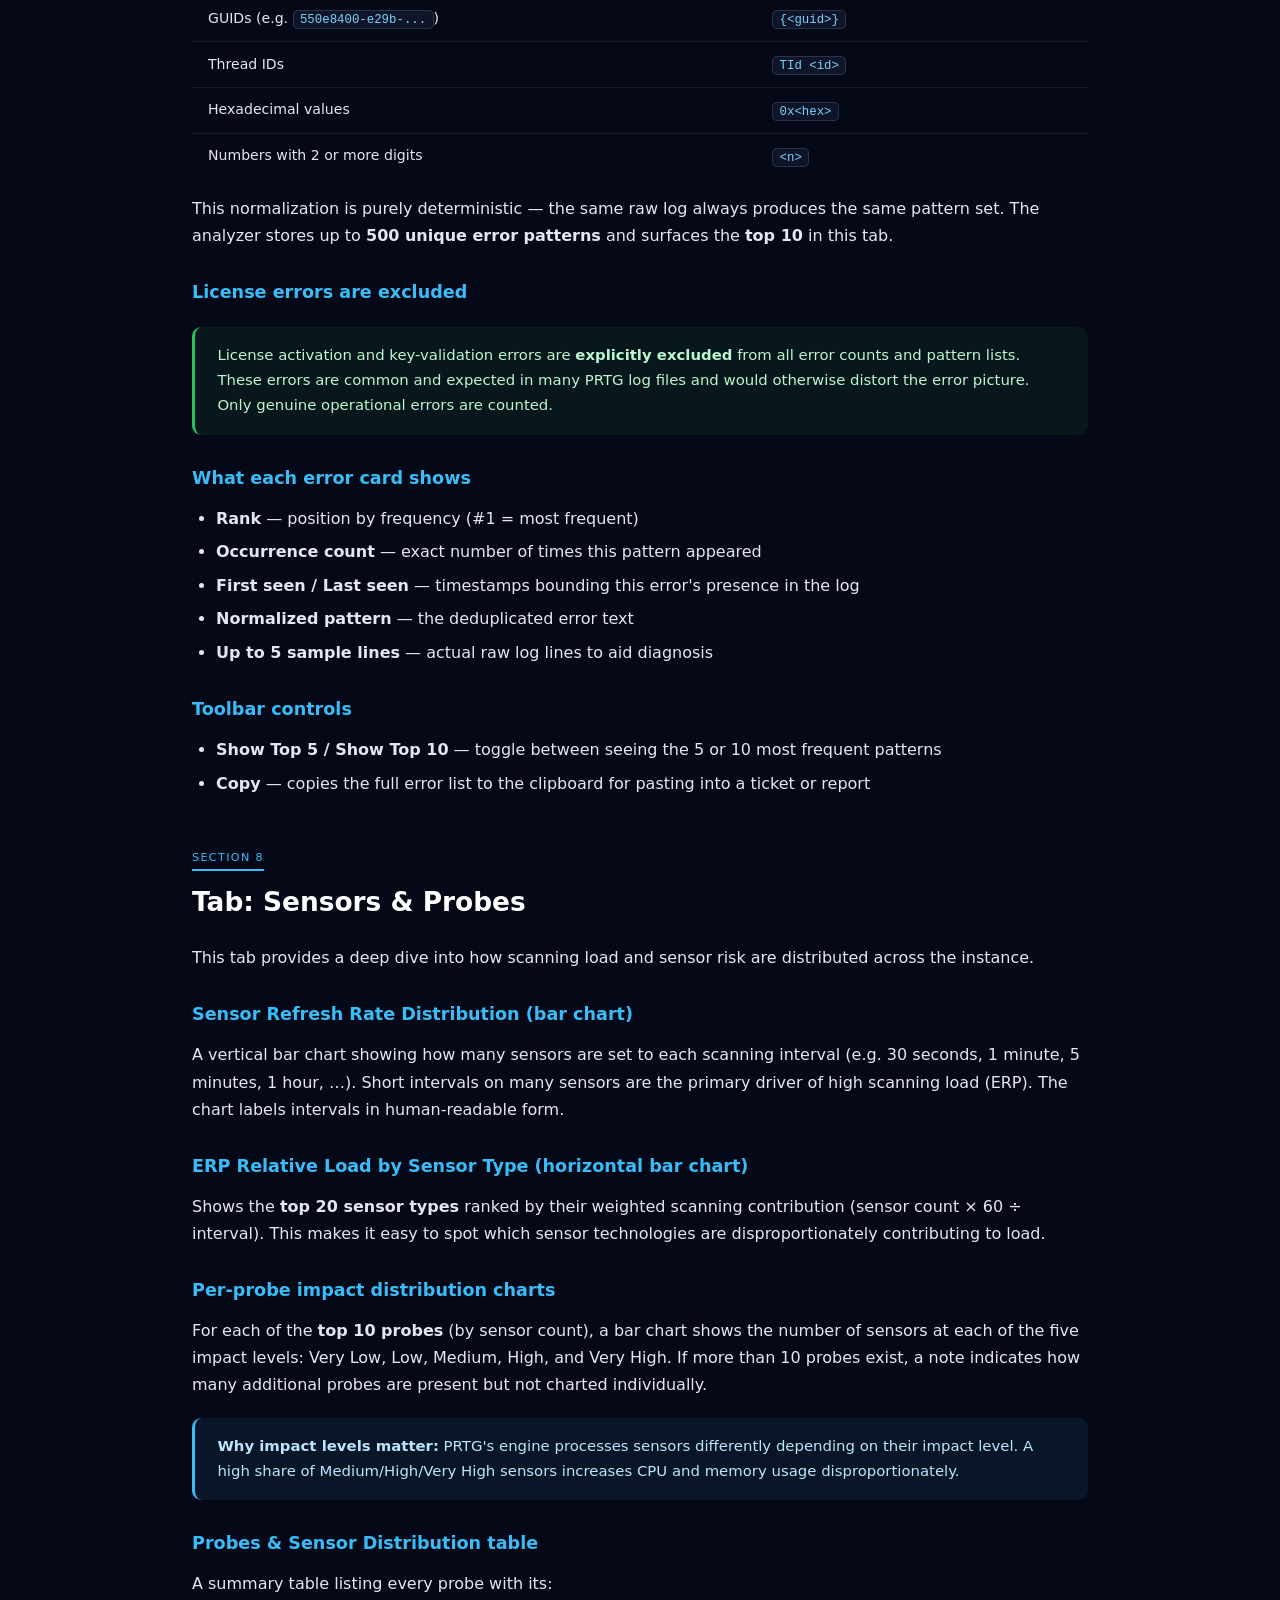
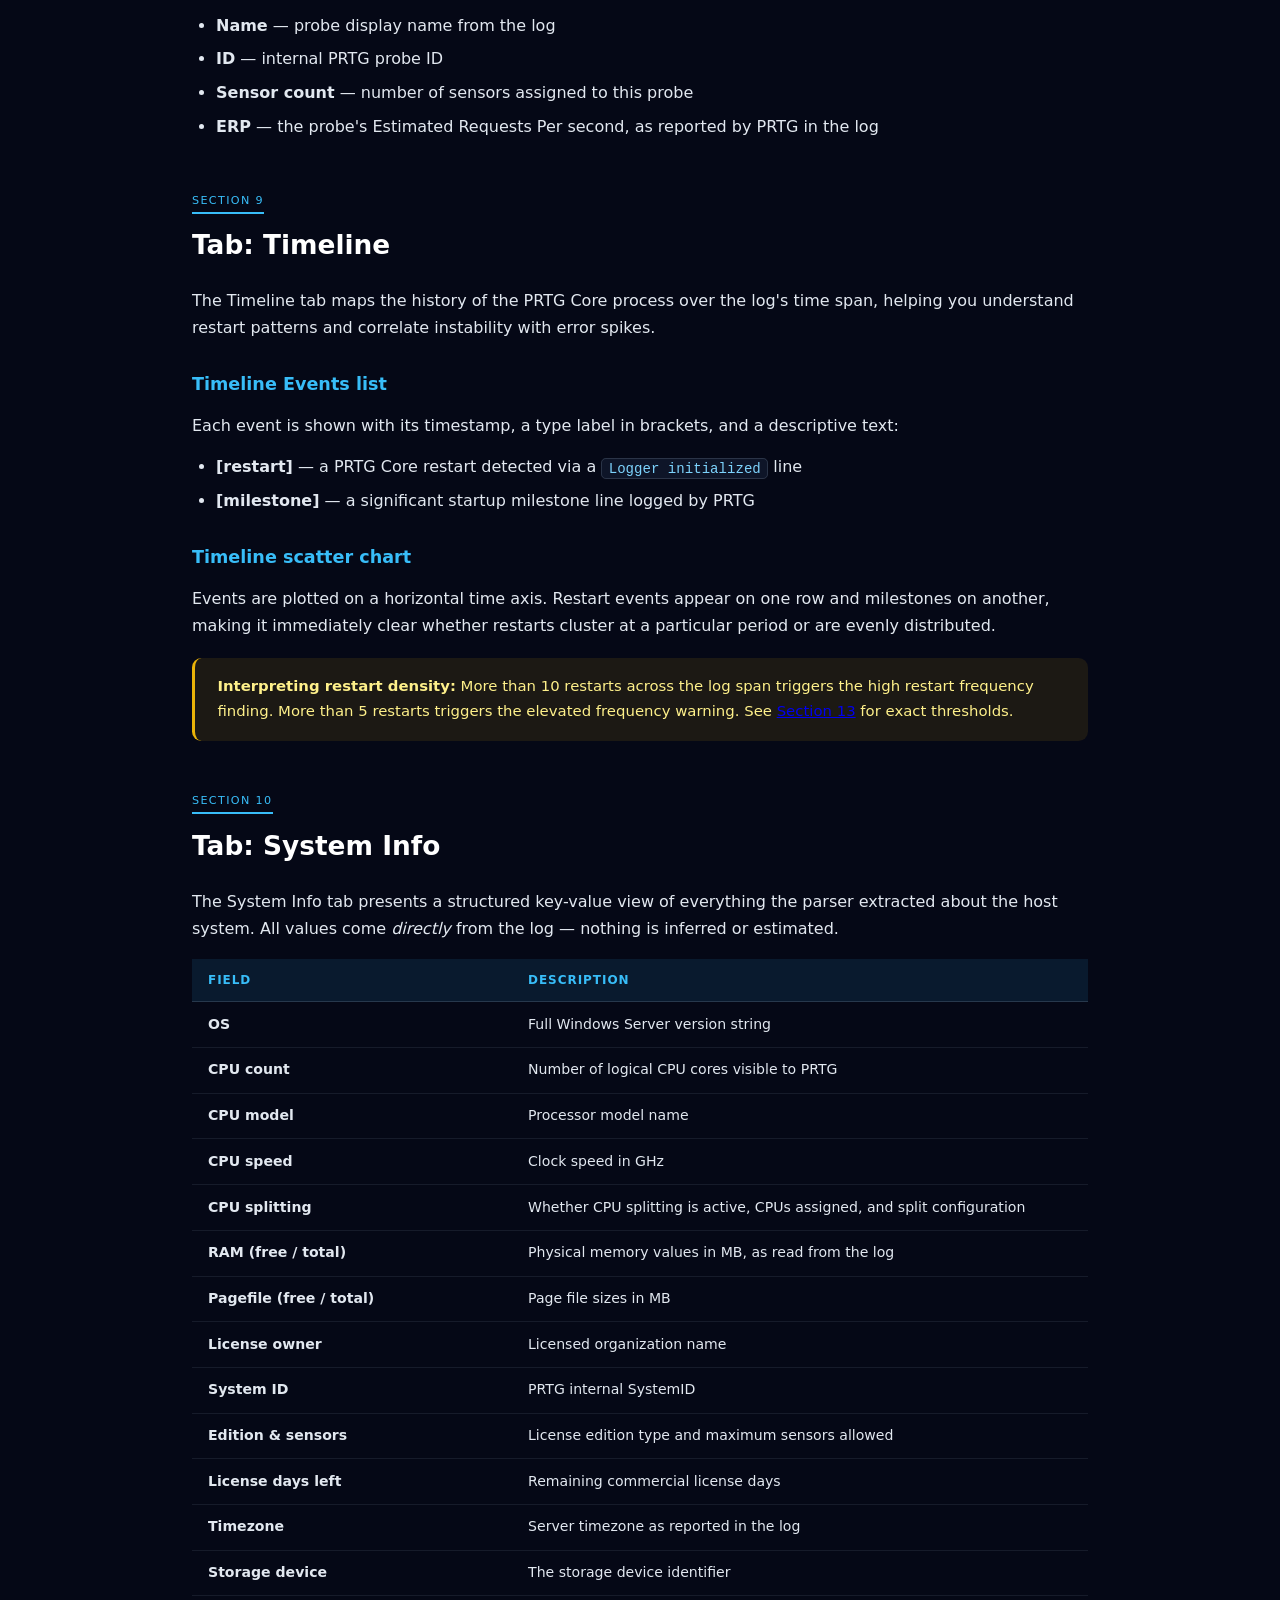
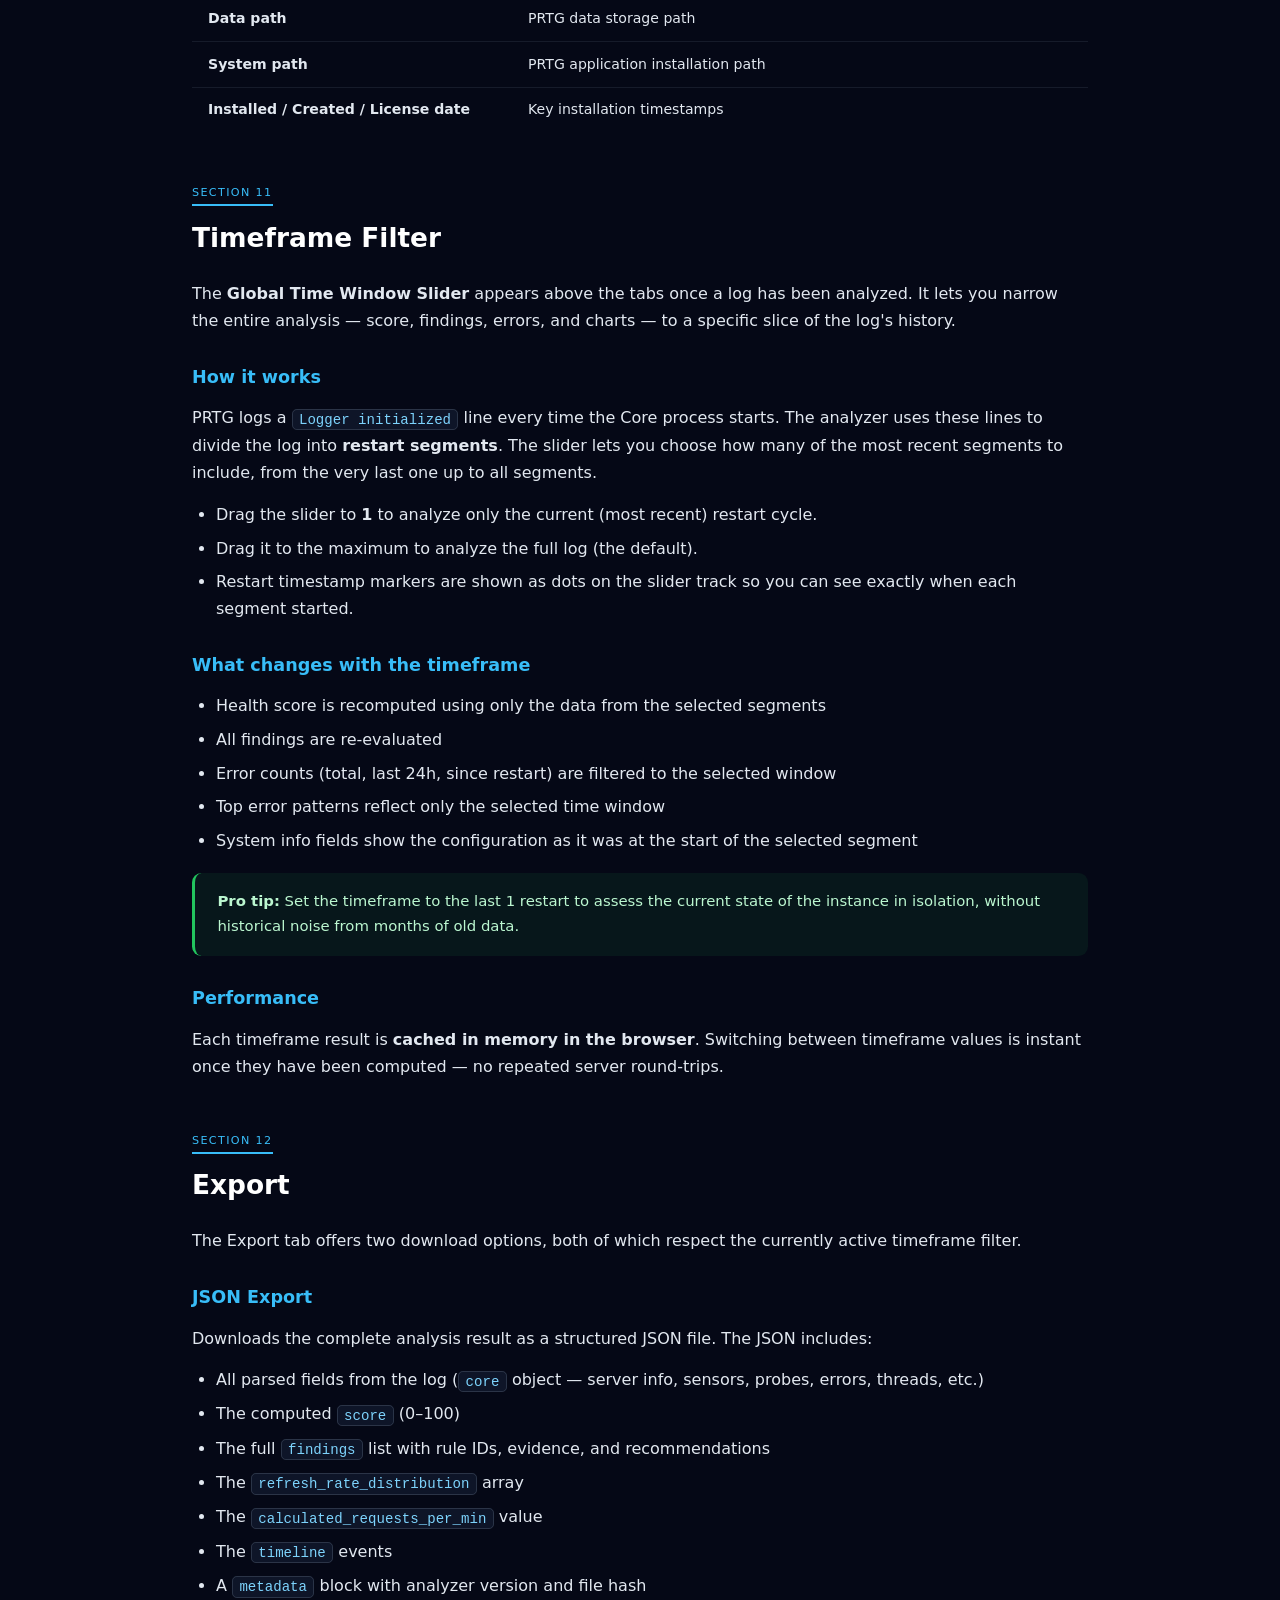
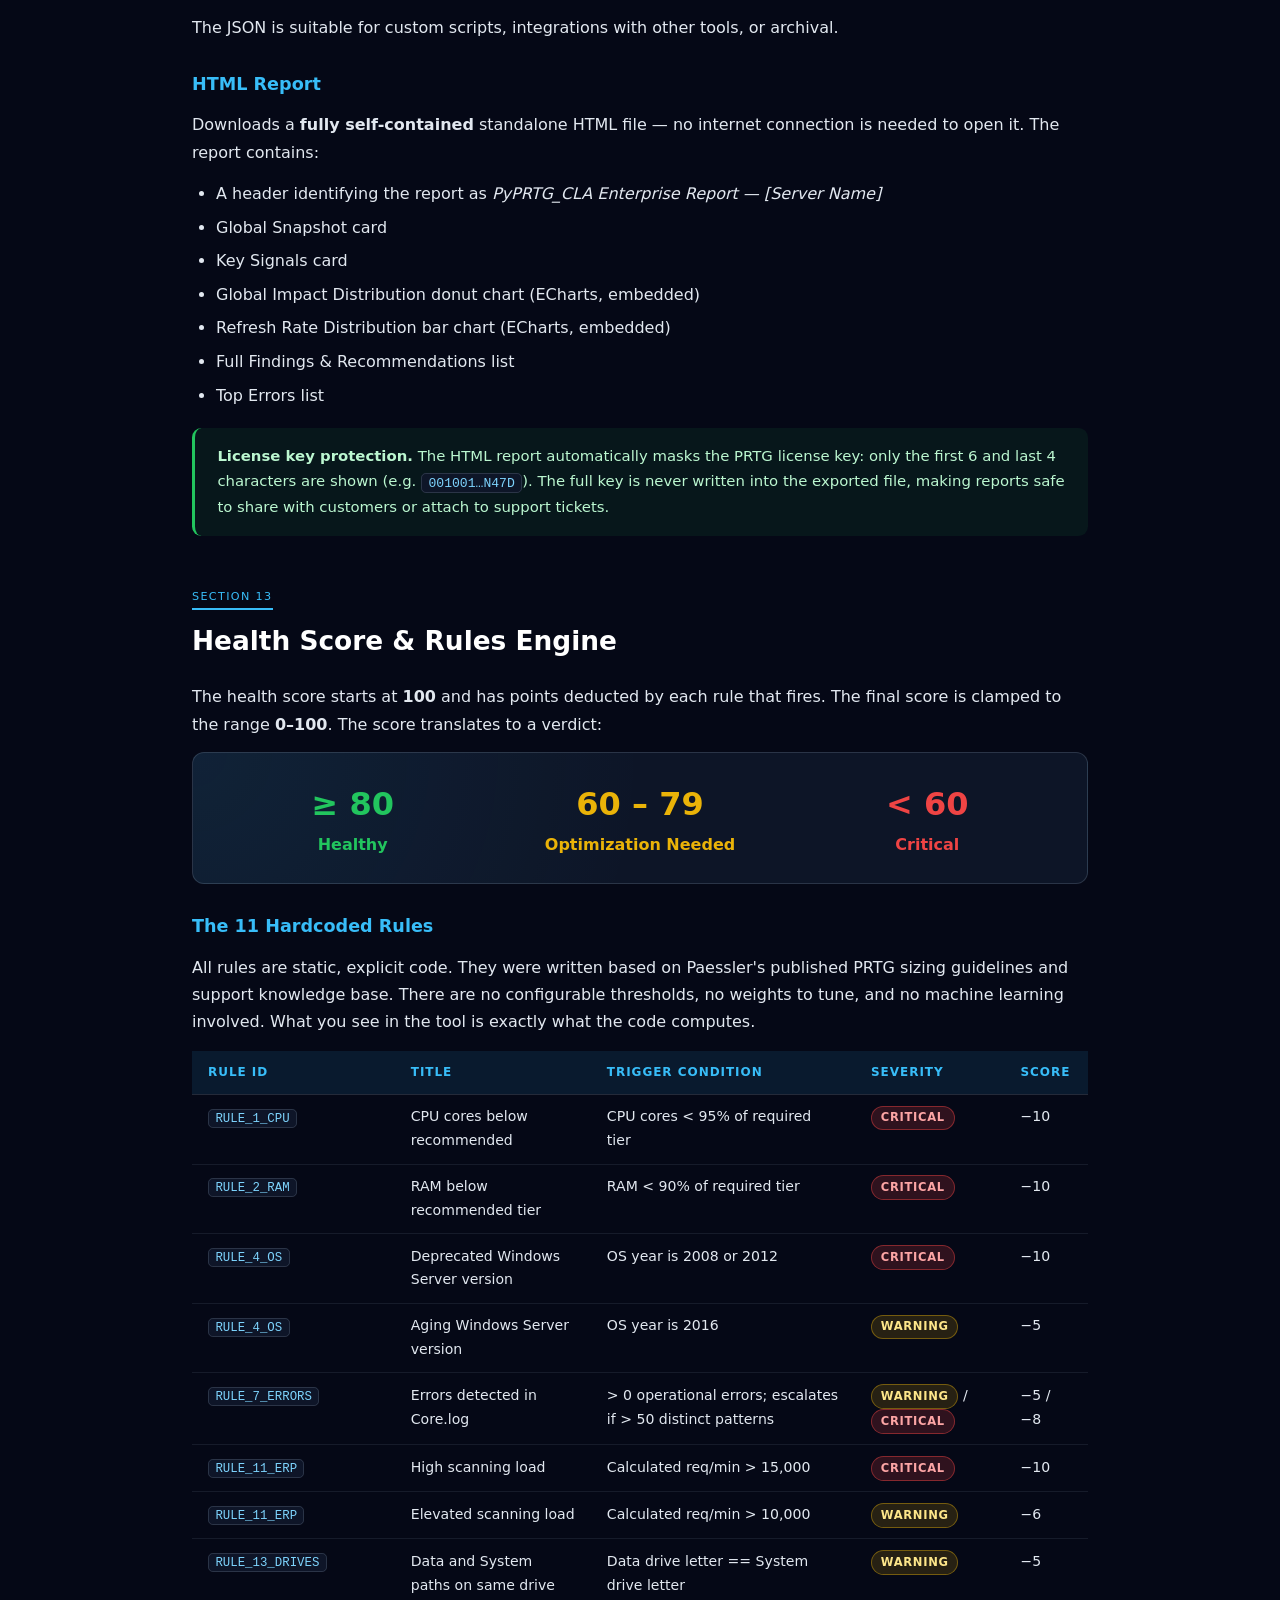
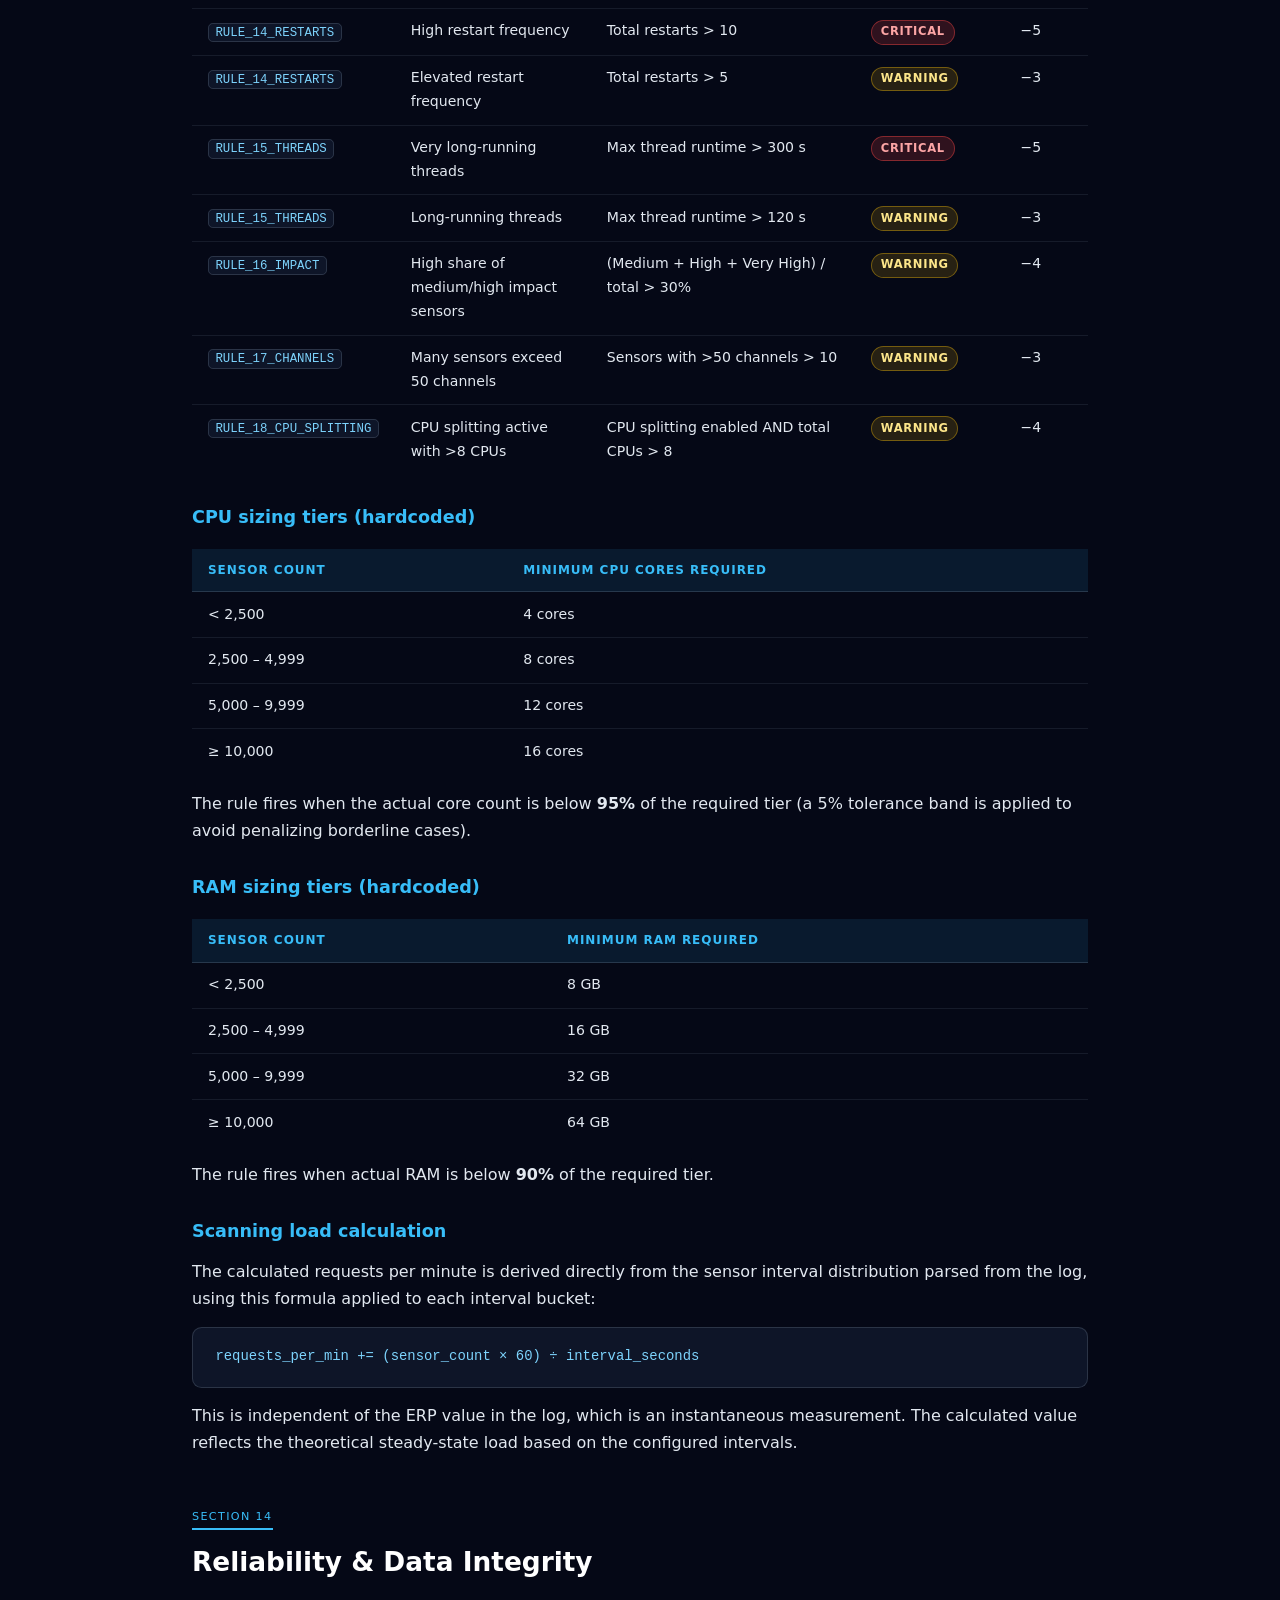
==== commit 19a840cf: "Show version v1.5.61 in banner; add /api/version; update docs Made-with: Cursor" ====
--- a/manual.html
+++ b/manual.html
@@ -2,7 +2,7 @@
 <html lang="en">
 <head>
     <meta charset="utf-8" />
-    <title>PyPRTG_CLA v1.5.5 — User Manual</title>
+    <title>PyPRTG_CLA v1.5.61 — User Manual</title>
     <meta name="viewport" content="width=device-width, initial-scale=1" />
     <style>
         :root {
@@ -334,7 +334,7 @@
      HERO
 ════════════════════════════════════════════════════════ -->
 <header class="hero">
-    <div class="badge">User Manual · v1.5.5</div>
+    <div class="badge">User Manual · v1.5.61</div>
     <h1>PyPRTG_<span>CLA</span></h1>
     <p class="sub">The definitive guide to the PRTG Core Log Analyzer —<br>every feature, every rule, zero guesswork.</p>
     <div class="pill-row">
@@ -1233,7 +1233,7 @@
     <h3 class="sub-title">5. Version-keyed cache invalidation</h3>
     <p>
         Analysis results are cached to disk keyed on two factors: the SHA-256 hash of the uploaded file
-        <em>and</em> the analyzer version string (<code>1.5.5</code>). Upgrading to a new version of
+        <em>and</em> the analyzer version string (<code>1.5.61</code>). Upgrading to a new version of
         PyPRTG_CLA automatically invalidates all existing cached results and forces a fresh analysis —
         ensuring that improved parsing logic is always applied.
     </p>
@@ -1379,7 +1379,7 @@
 <hr />
 
 <div class="card" style="text-align:center; padding:2rem">
-    <div style="font-size:1.5rem; font-weight:700; color:#fff; margin-bottom:0.5rem">PyPRTG_CLA v1.5.5</div>
+    <div style="font-size:1.5rem; font-weight:700; color:#fff; margin-bottom:0.5rem">PyPRTG_CLA v1.5.61</div>
     <div style="color:var(--muted); font-size:0.9rem; margin-bottom:1rem">PRTG Core Log Analyzer — built by Paessler support engineers, for Paessler support engineers.</div>
     <div class="pill-row" style="justify-content:center">
         <div class="pill"><span class="dot dot-green"></span>11 hardcoded rules</div>
@@ -1392,7 +1392,7 @@
 </div><!-- /wrapper -->
 
 <footer>
-    PyPRTG_CLA v1.5.5 &nbsp;·&nbsp; User Manual &nbsp;·&nbsp;
+    PyPRTG_CLA v1.5.61 &nbsp;·&nbsp; User Manual &nbsp;·&nbsp;
     All analysis is deterministic and based solely on the uploaded <code>Core.log</code> file and optional Status Data.
 </footer>
 
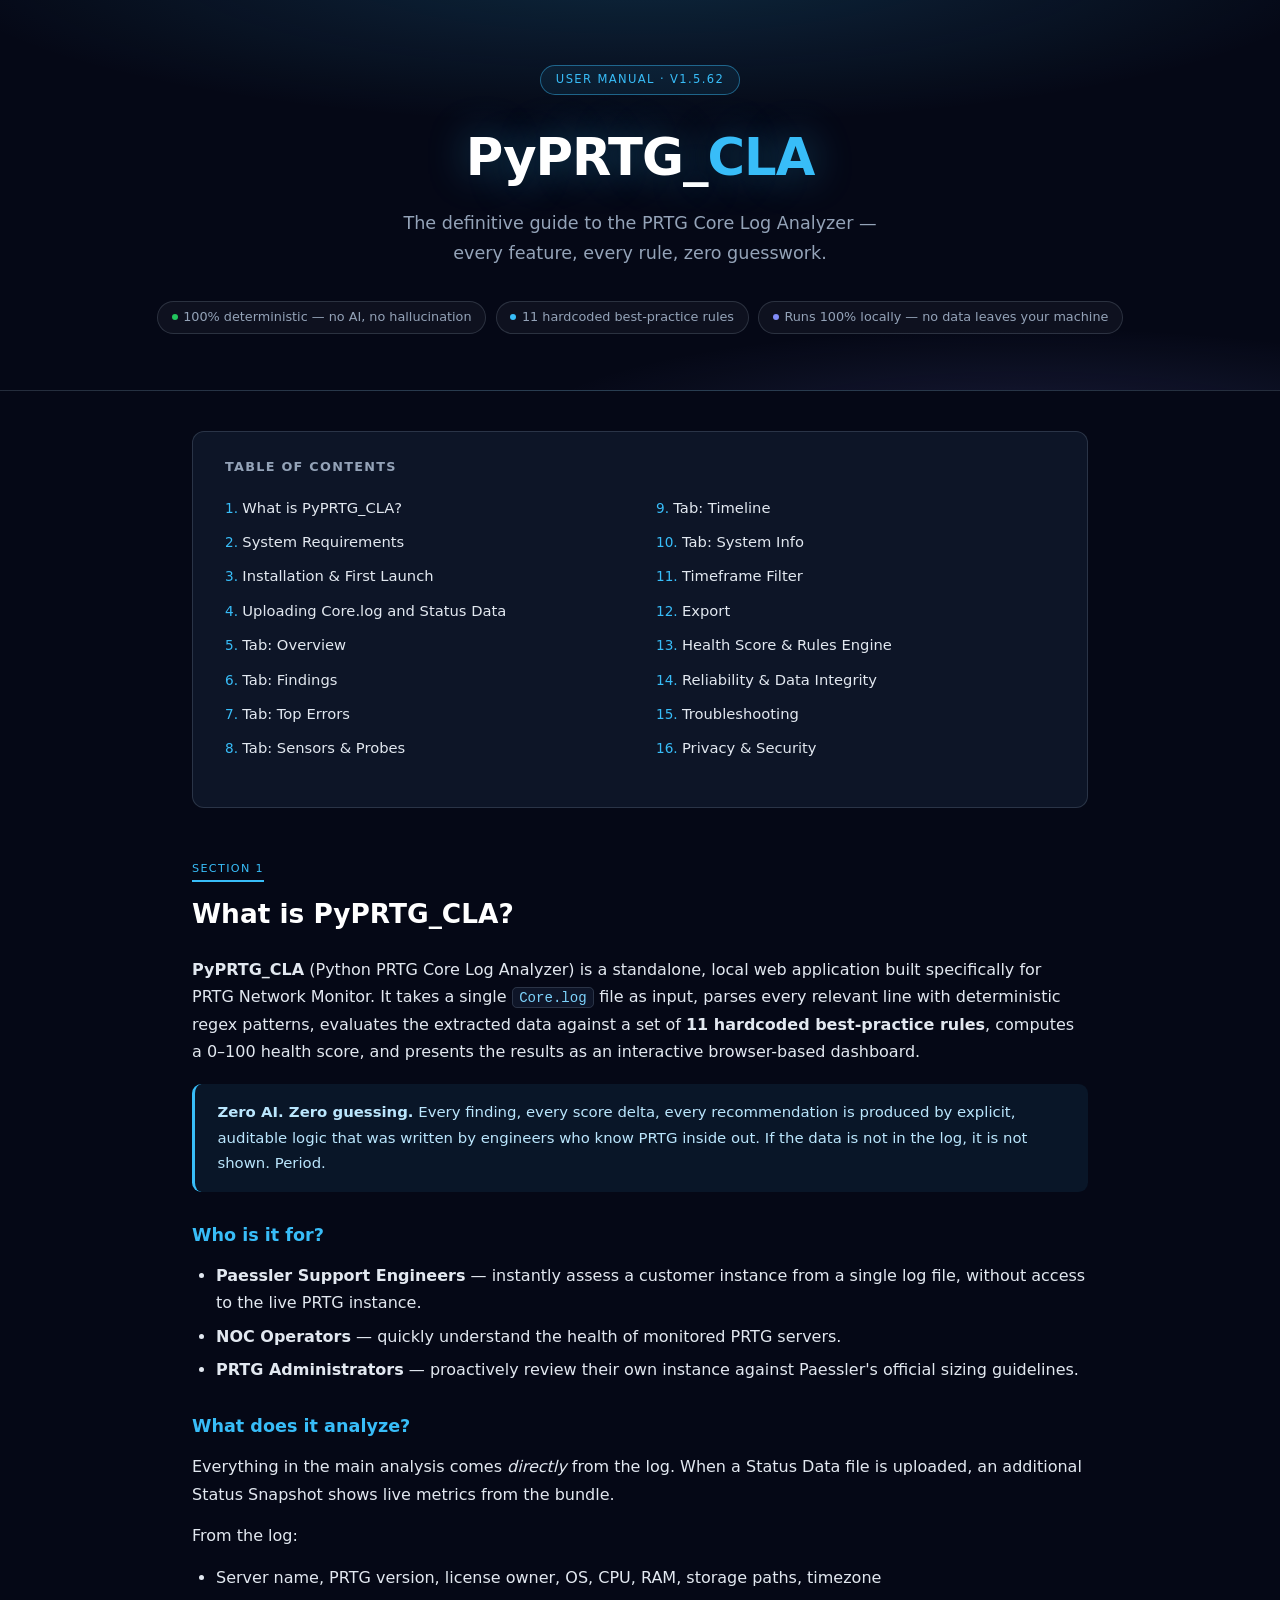
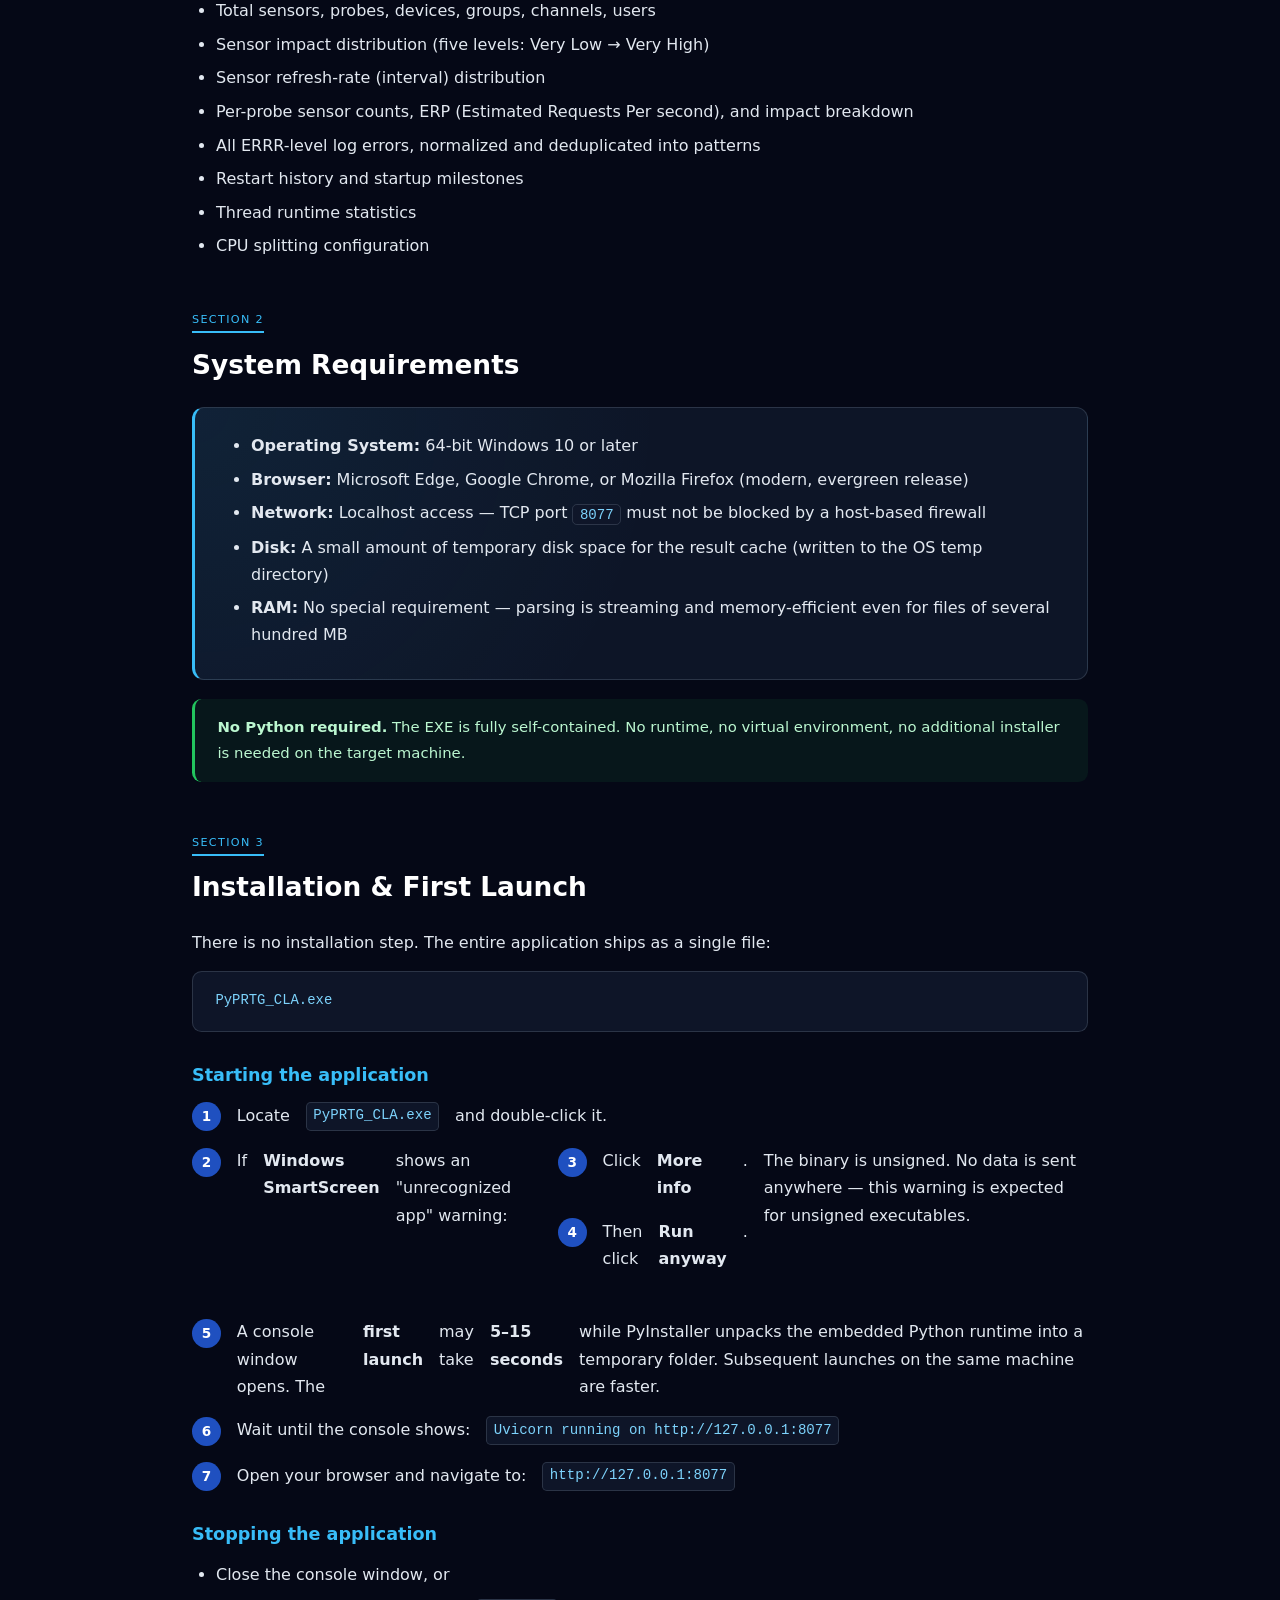
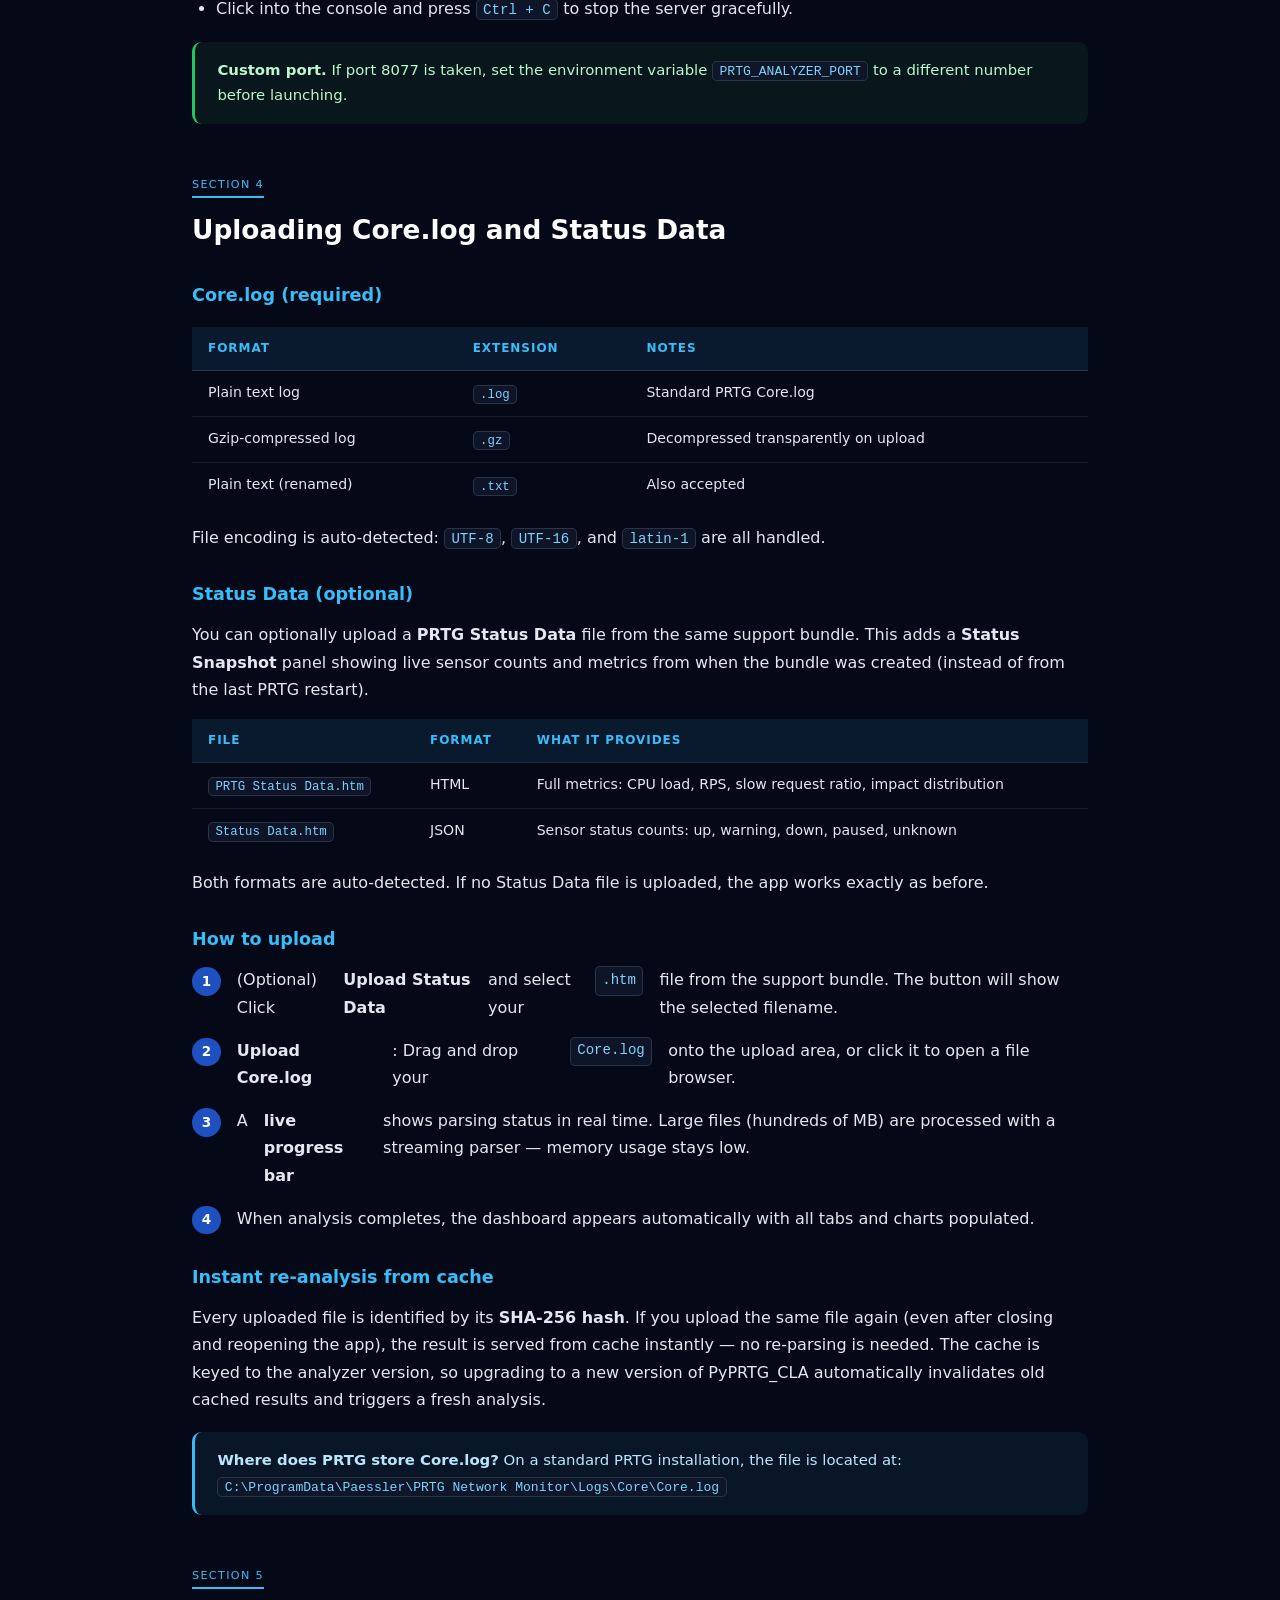
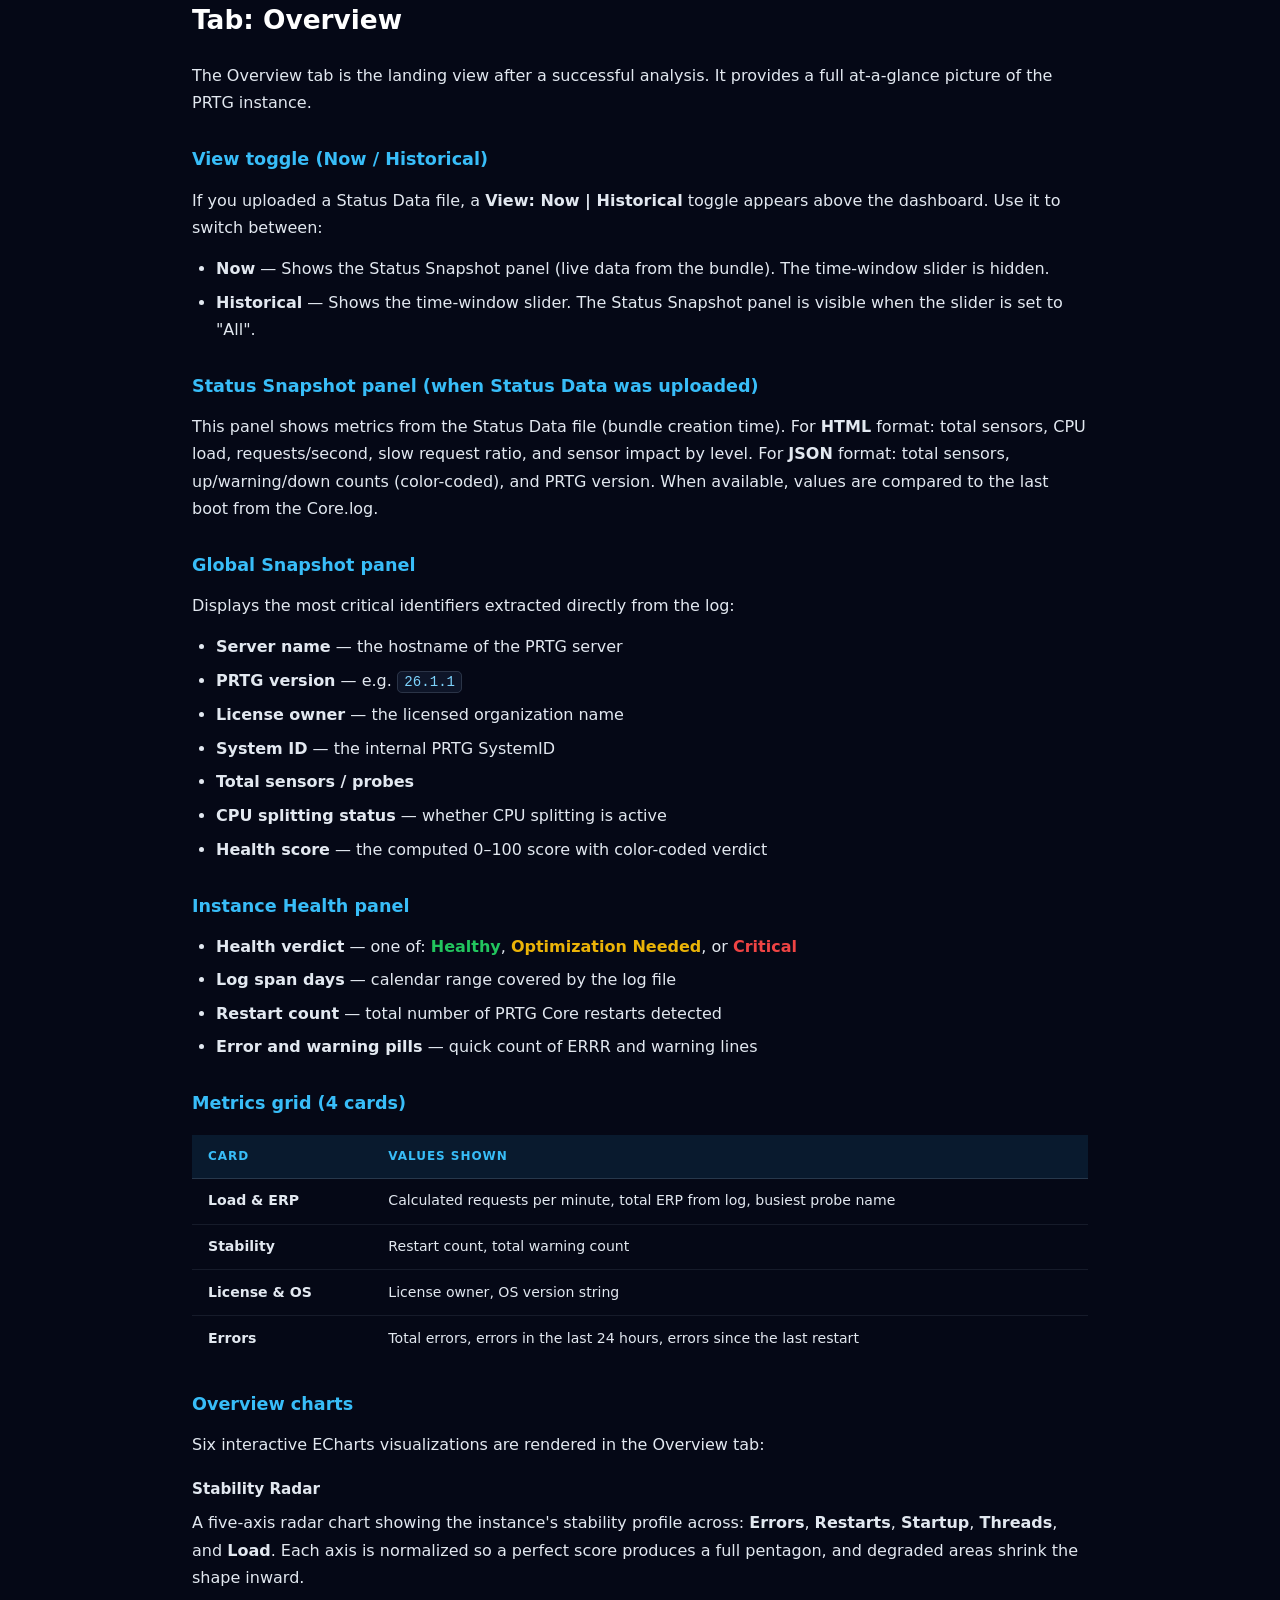
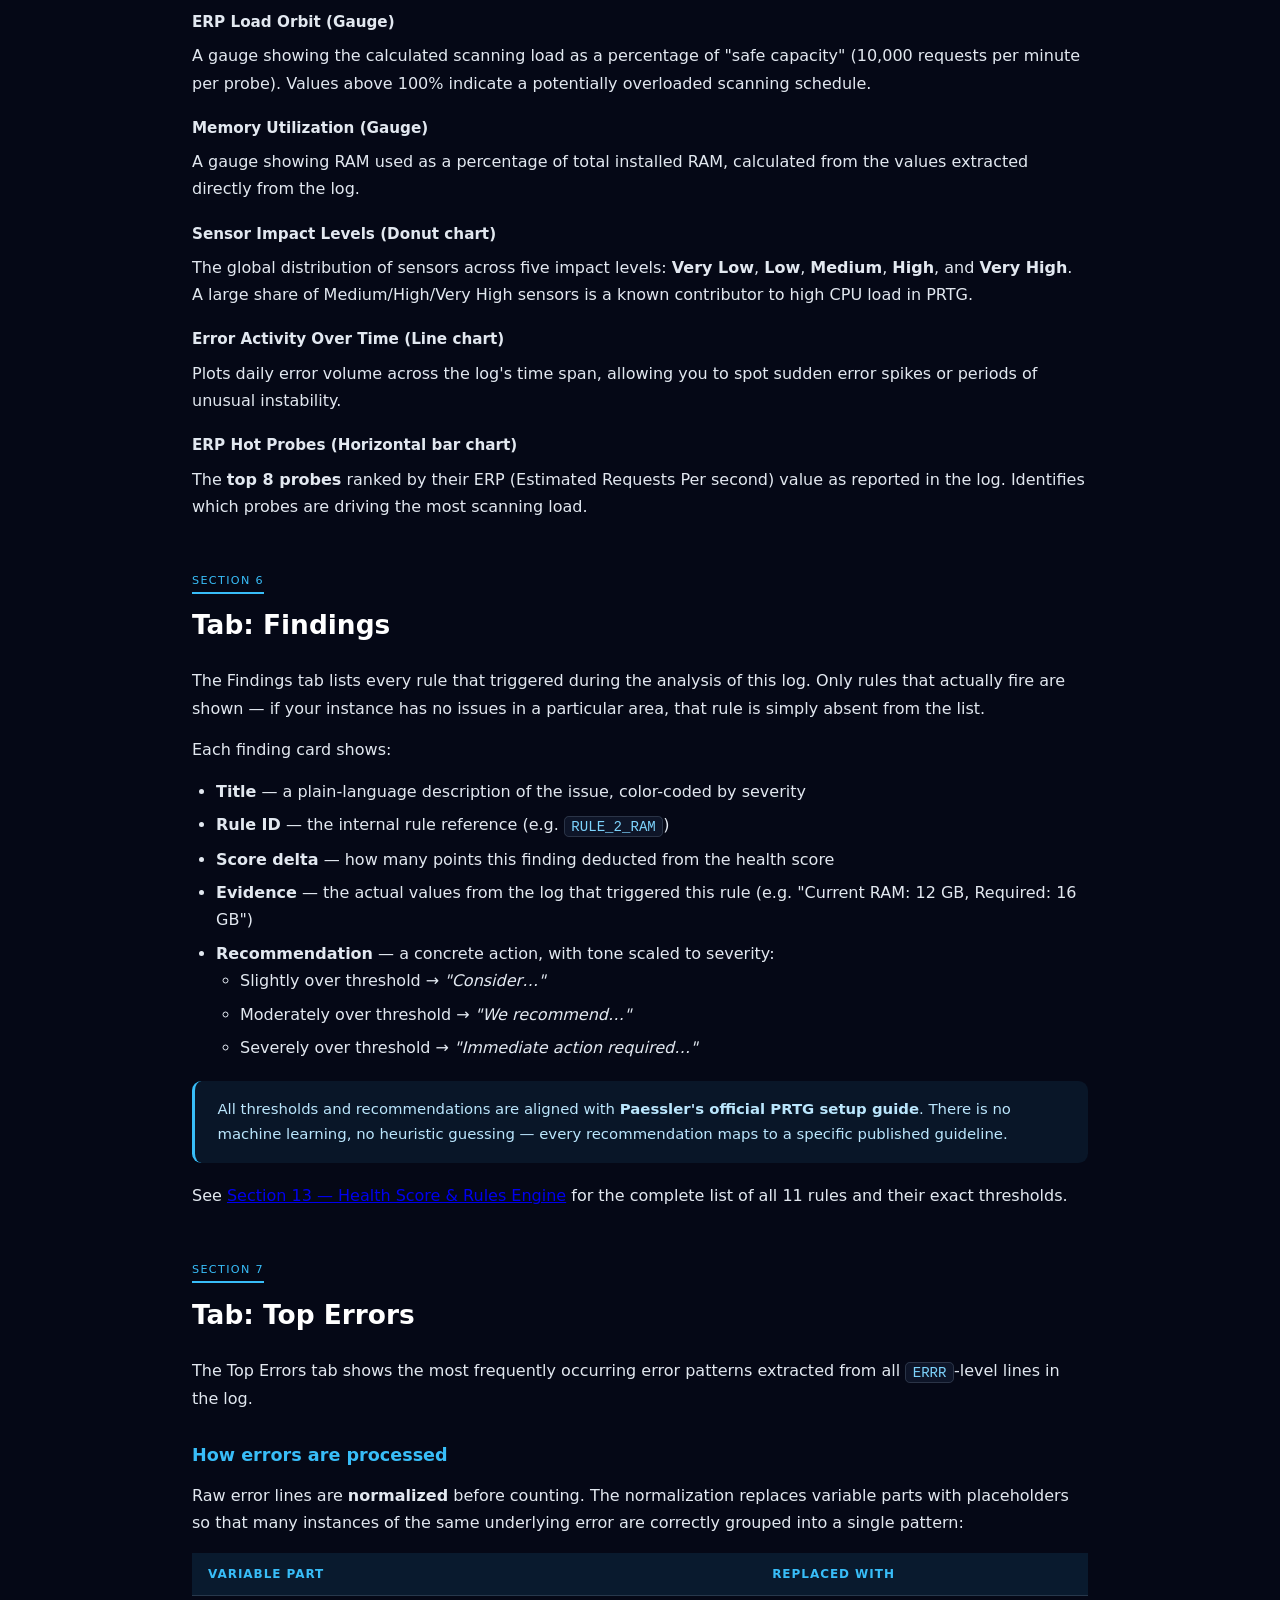
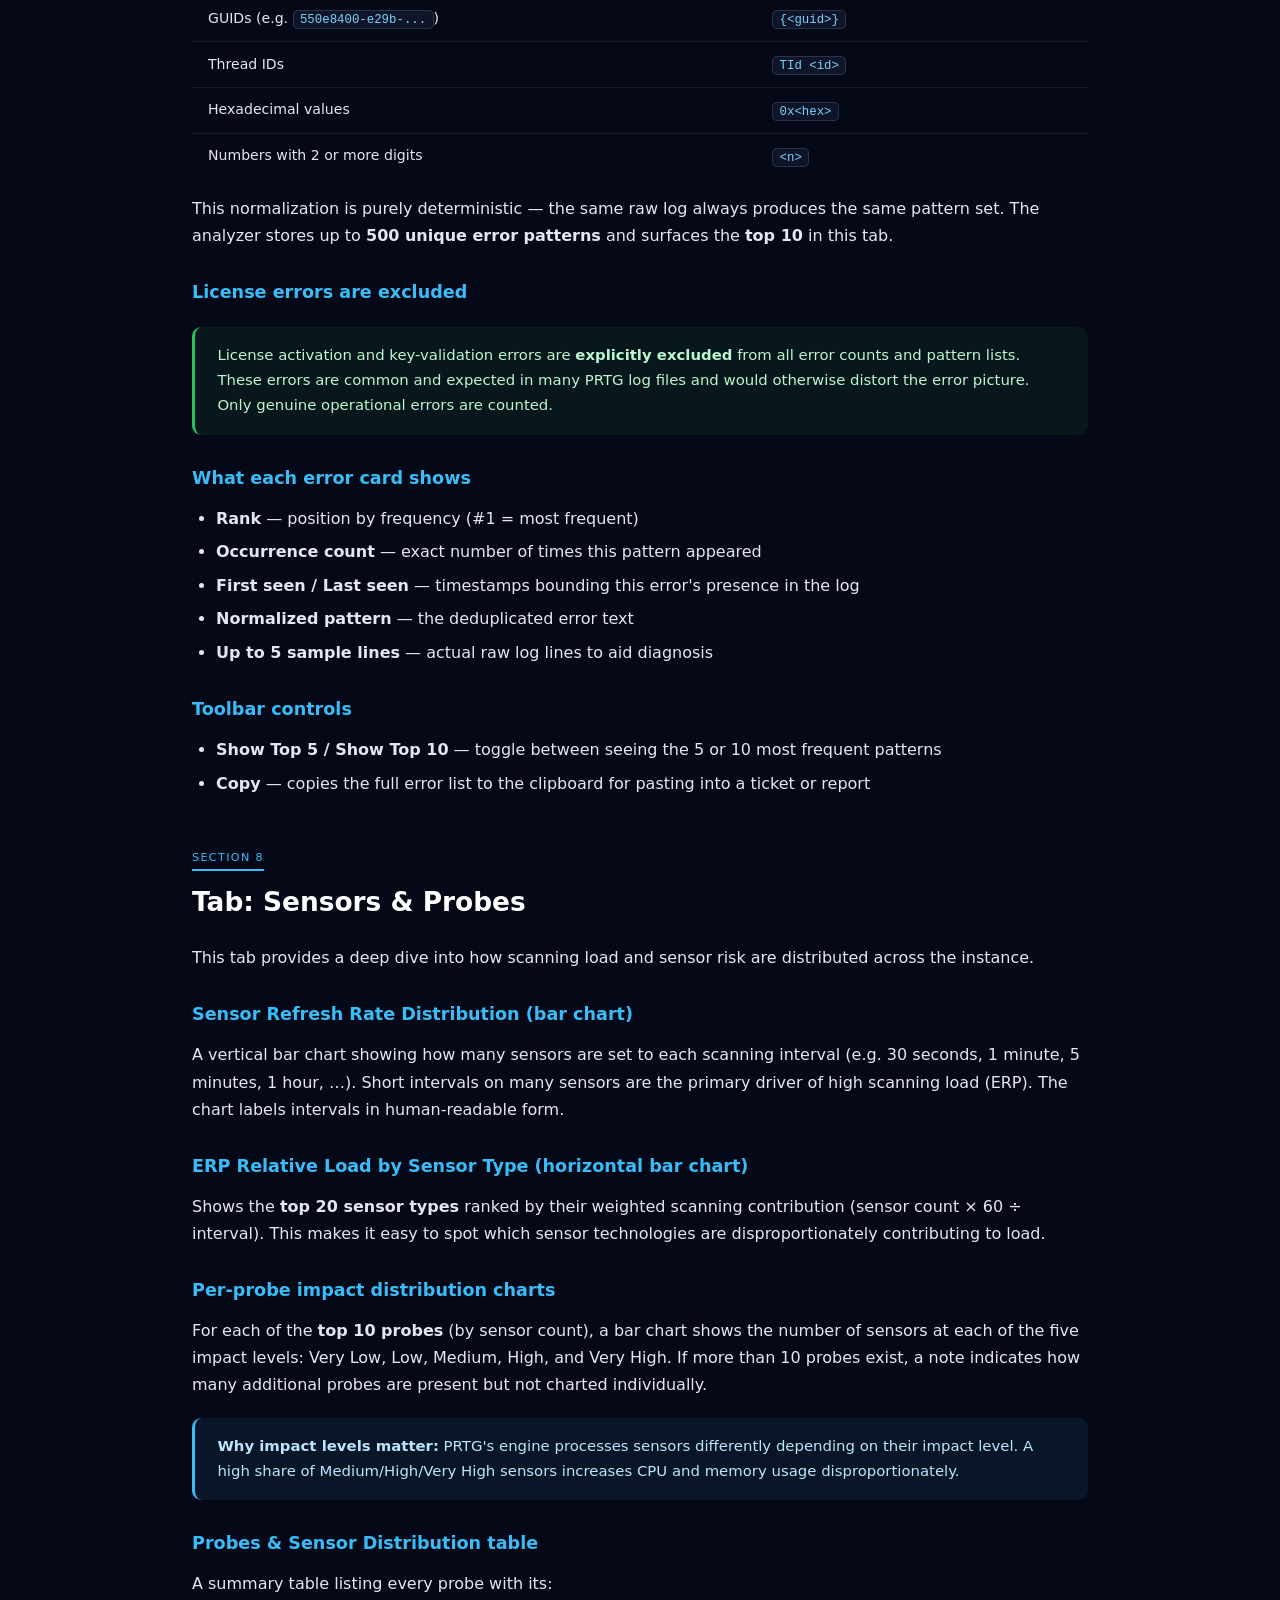
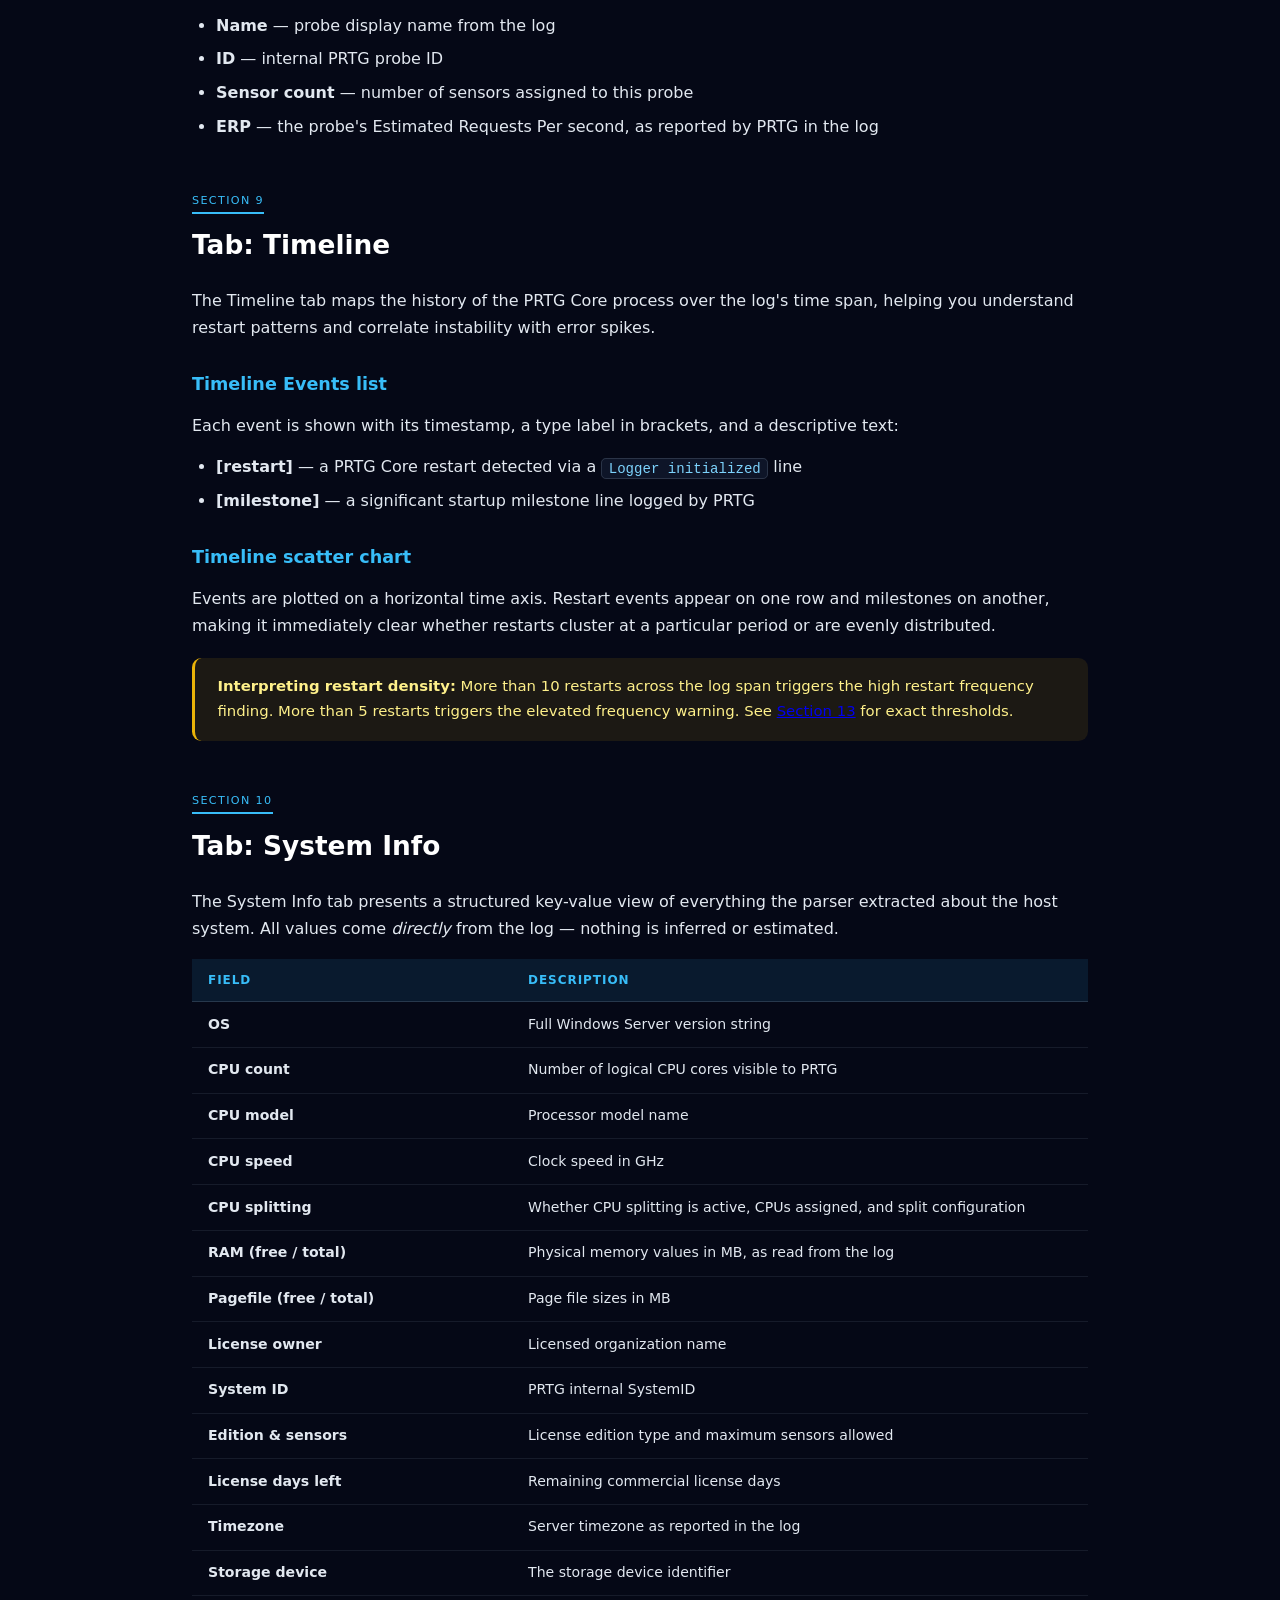
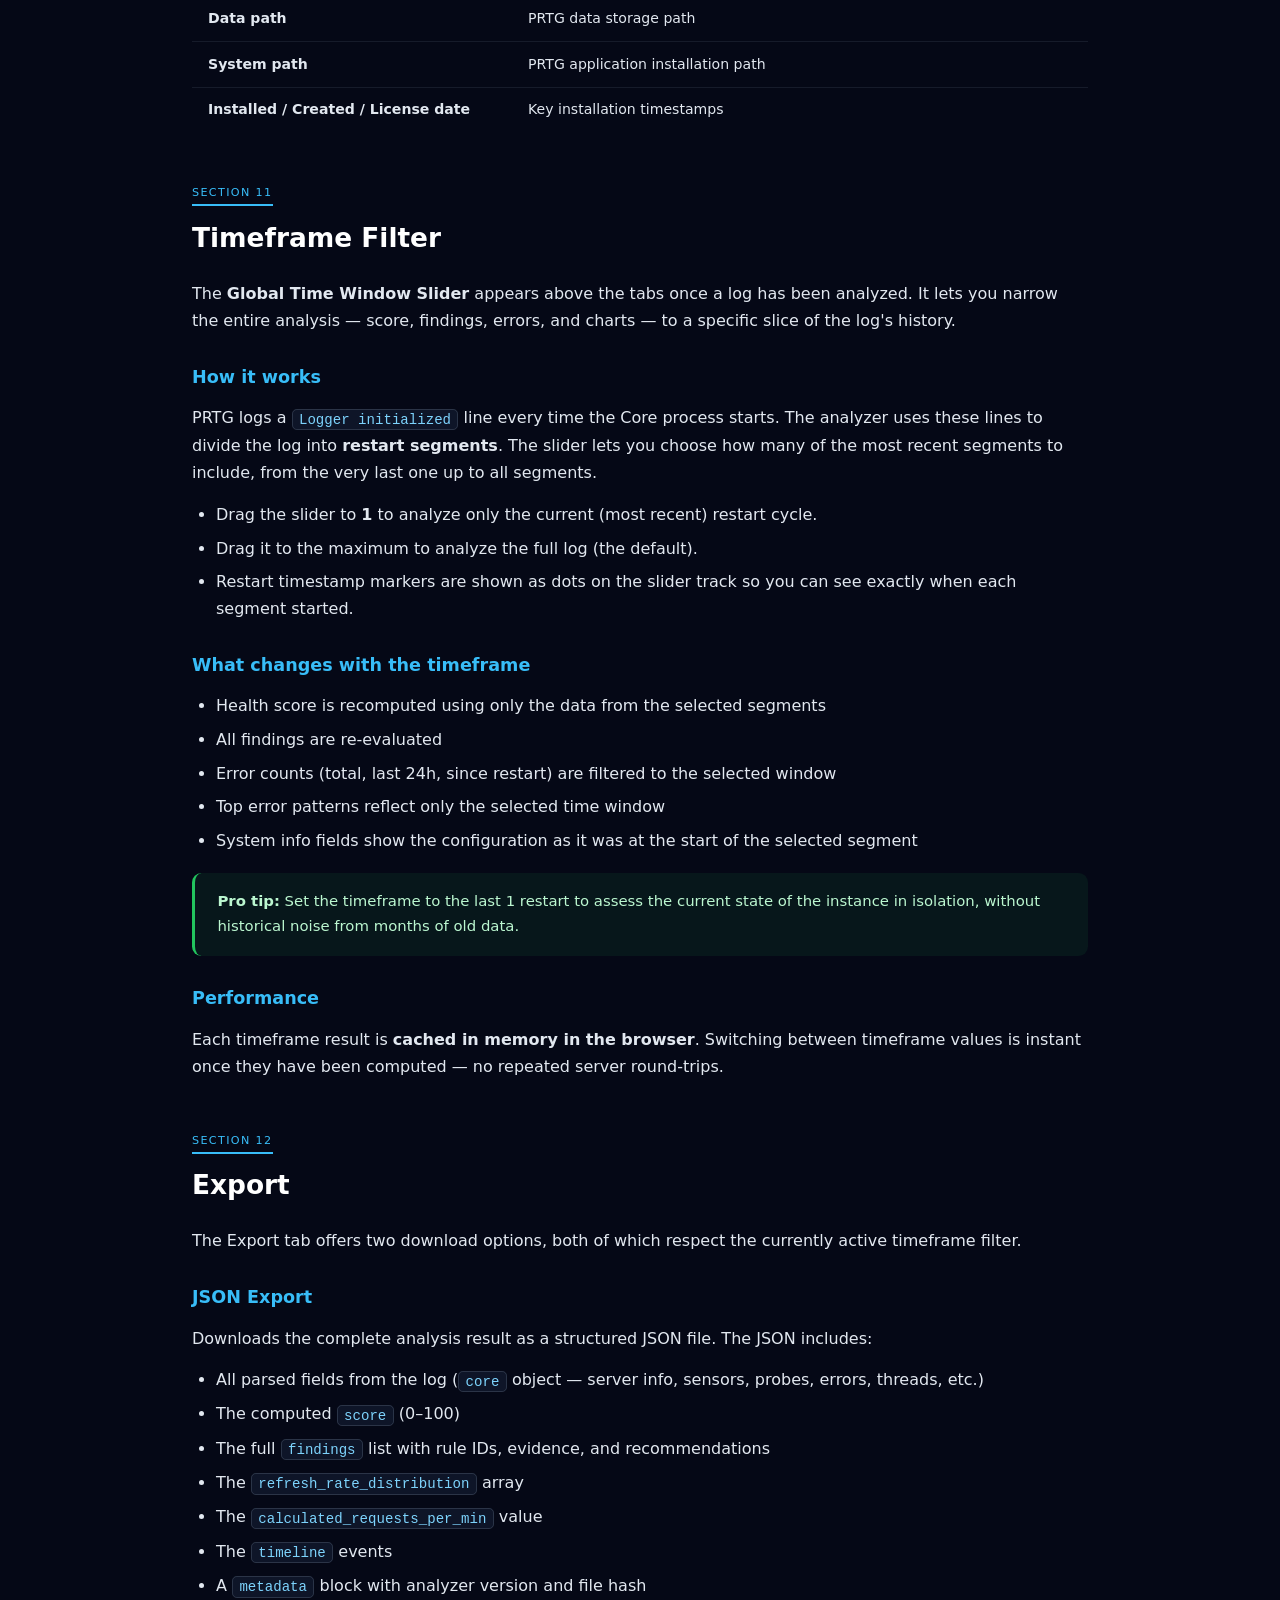
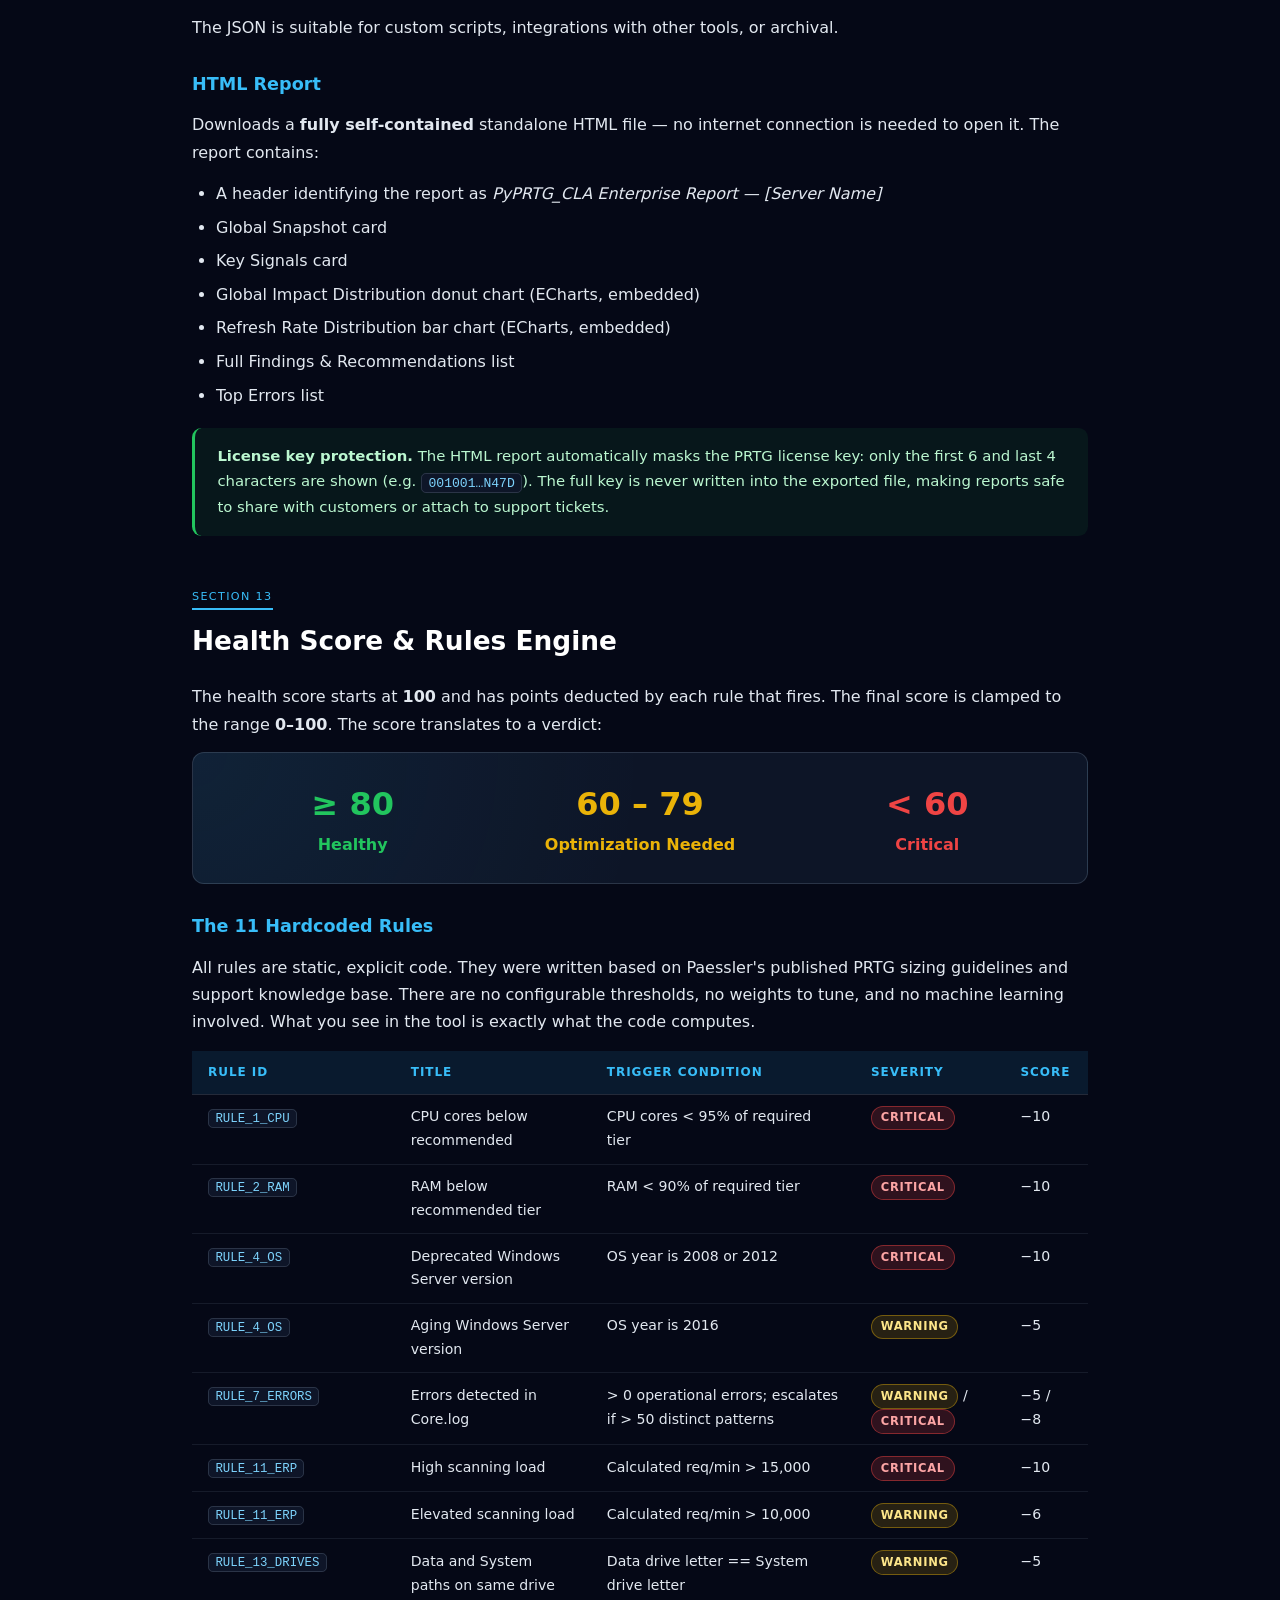
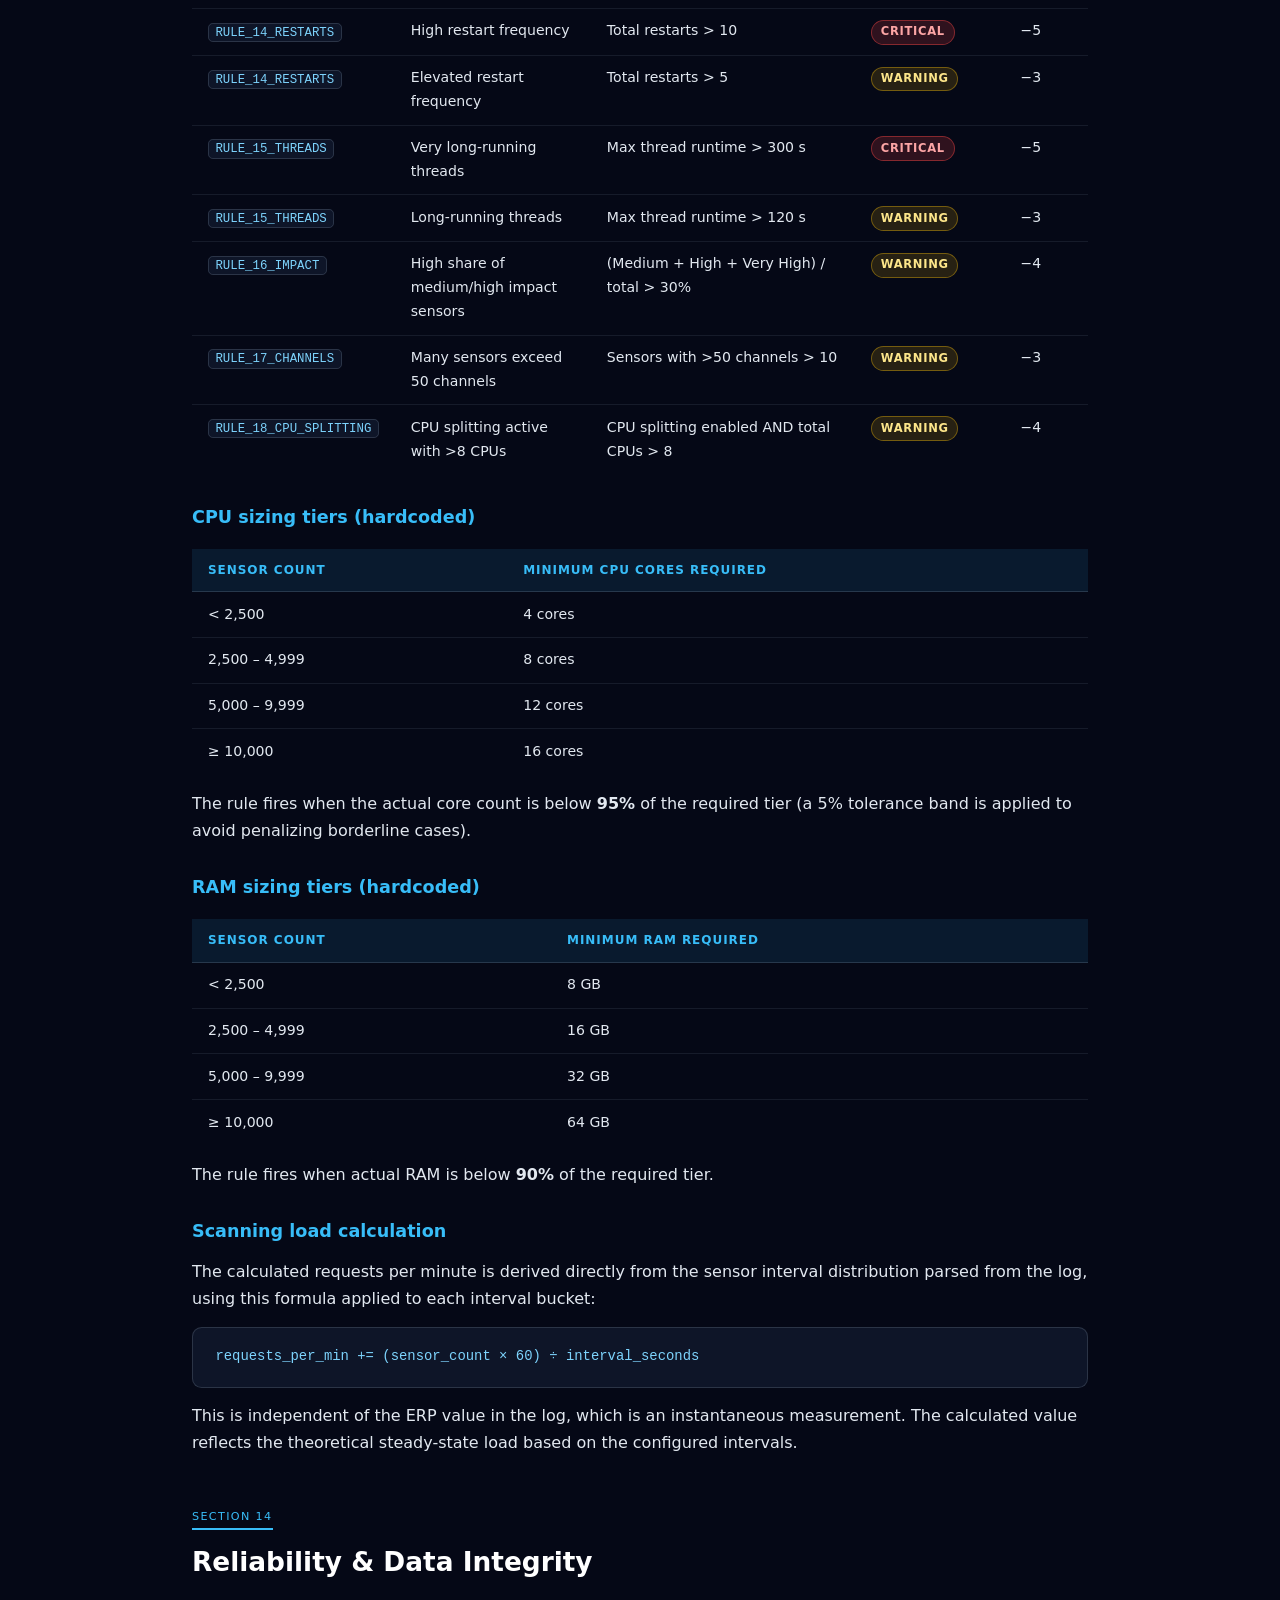
==== commit 6e95b746: "Fix header slogan to 'Just another tool.', bump to 1.5.62 Made-with: Cursor" ====
--- a/manual.html
+++ b/manual.html
@@ -2,7 +2,7 @@
 <html lang="en">
 <head>
     <meta charset="utf-8" />
-    <title>PyPRTG_CLA v1.5.61 — User Manual</title>
+    <title>PyPRTG_CLA v1.5.62 — User Manual</title>
     <meta name="viewport" content="width=device-width, initial-scale=1" />
     <style>
         :root {
@@ -334,7 +334,7 @@
      HERO
 ════════════════════════════════════════════════════════ -->
 <header class="hero">
-    <div class="badge">User Manual · v1.5.61</div>
+    <div class="badge">User Manual · v1.5.62</div>
     <h1>PyPRTG_<span>CLA</span></h1>
     <p class="sub">The definitive guide to the PRTG Core Log Analyzer —<br>every feature, every rule, zero guesswork.</p>
     <div class="pill-row">
@@ -1233,7 +1233,7 @@
     <h3 class="sub-title">5. Version-keyed cache invalidation</h3>
     <p>
         Analysis results are cached to disk keyed on two factors: the SHA-256 hash of the uploaded file
-        <em>and</em> the analyzer version string (<code>1.5.61</code>). Upgrading to a new version of
+        <em>and</em> the analyzer version string (<code>1.5.62</code>). Upgrading to a new version of
         PyPRTG_CLA automatically invalidates all existing cached results and forces a fresh analysis —
         ensuring that improved parsing logic is always applied.
     </p>
@@ -1379,7 +1379,7 @@
 <hr />
 
 <div class="card" style="text-align:center; padding:2rem">
-    <div style="font-size:1.5rem; font-weight:700; color:#fff; margin-bottom:0.5rem">PyPRTG_CLA v1.5.61</div>
+    <div style="font-size:1.5rem; font-weight:700; color:#fff; margin-bottom:0.5rem">PyPRTG_CLA v1.5.62</div>
     <div style="color:var(--muted); font-size:0.9rem; margin-bottom:1rem">PRTG Core Log Analyzer — built by Paessler support engineers, for Paessler support engineers.</div>
     <div class="pill-row" style="justify-content:center">
         <div class="pill"><span class="dot dot-green"></span>11 hardcoded rules</div>
@@ -1392,7 +1392,7 @@
 </div><!-- /wrapper -->
 
 <footer>
-    PyPRTG_CLA v1.5.61 &nbsp;·&nbsp; User Manual &nbsp;·&nbsp;
+    PyPRTG_CLA v1.5.62 &nbsp;·&nbsp; User Manual &nbsp;·&nbsp;
     All analysis is deterministic and based solely on the uploaded <code>Core.log</code> file and optional Status Data.
 </footer>
 
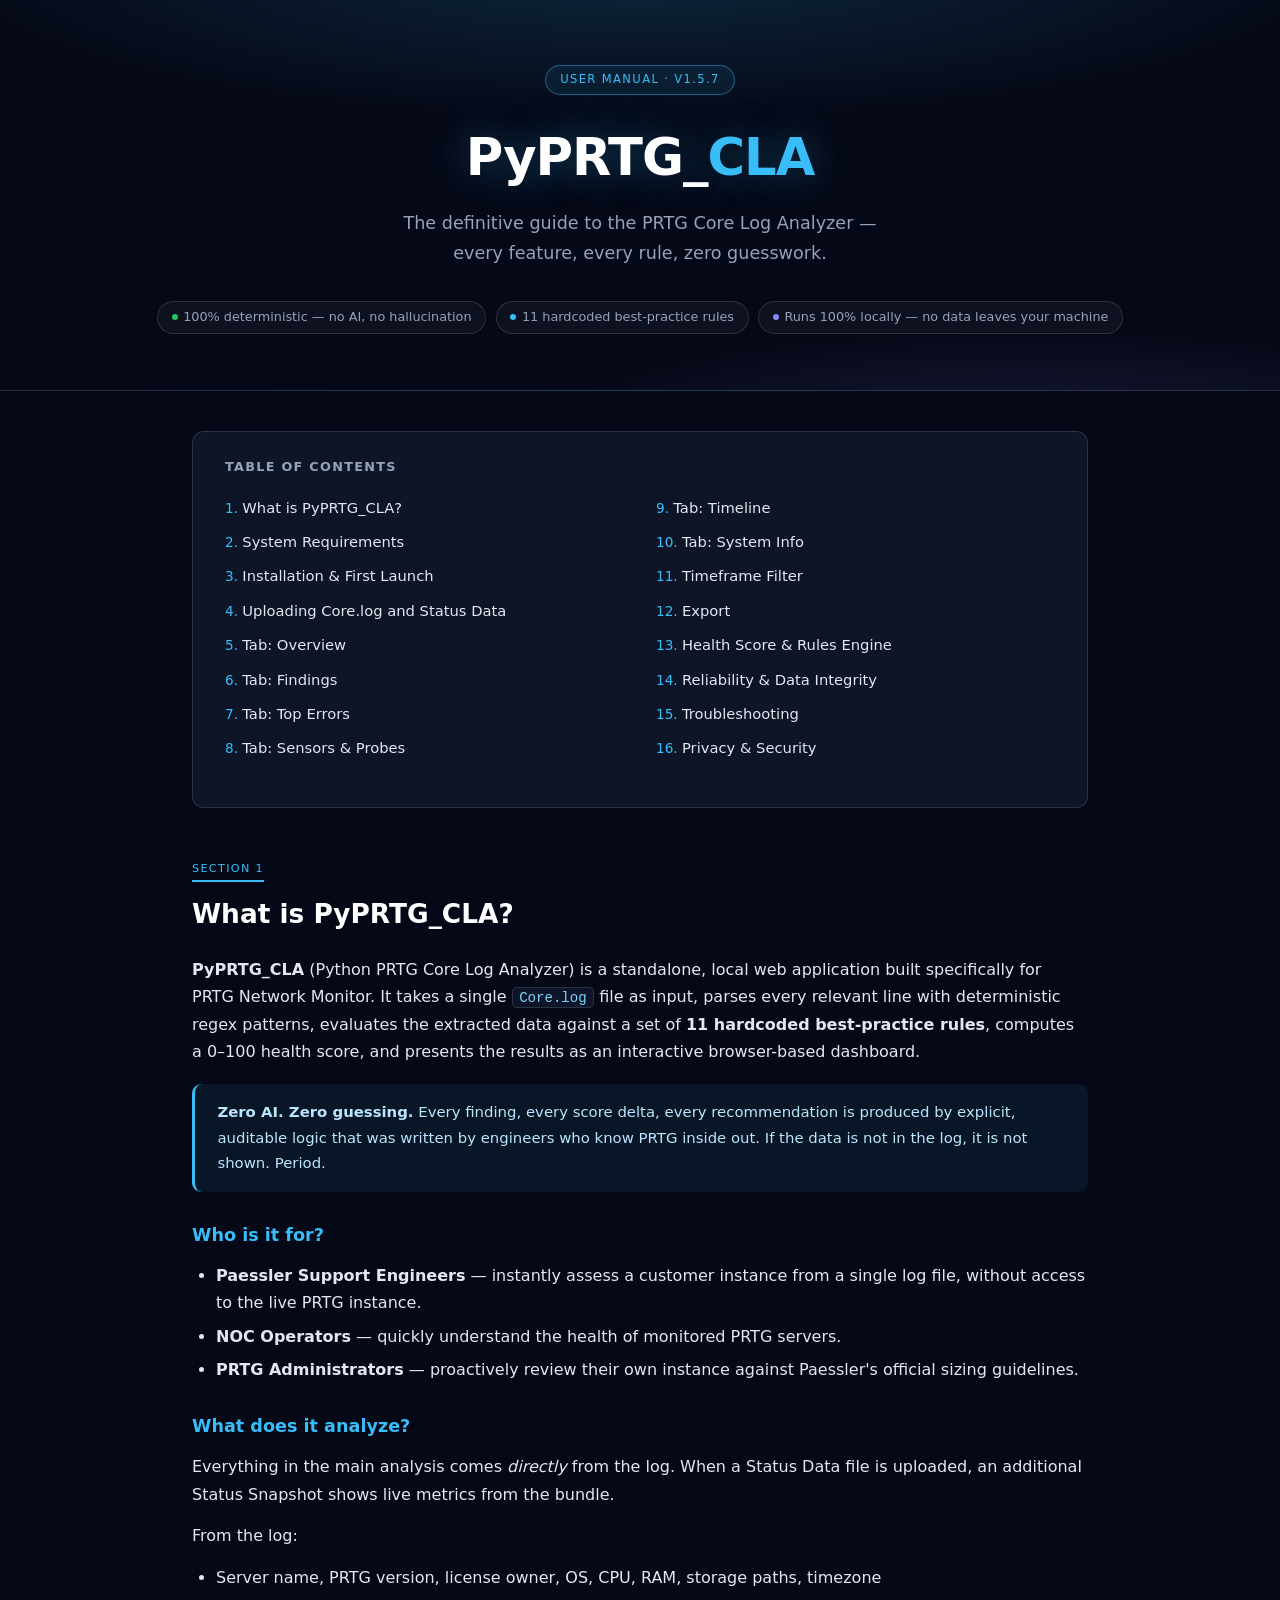
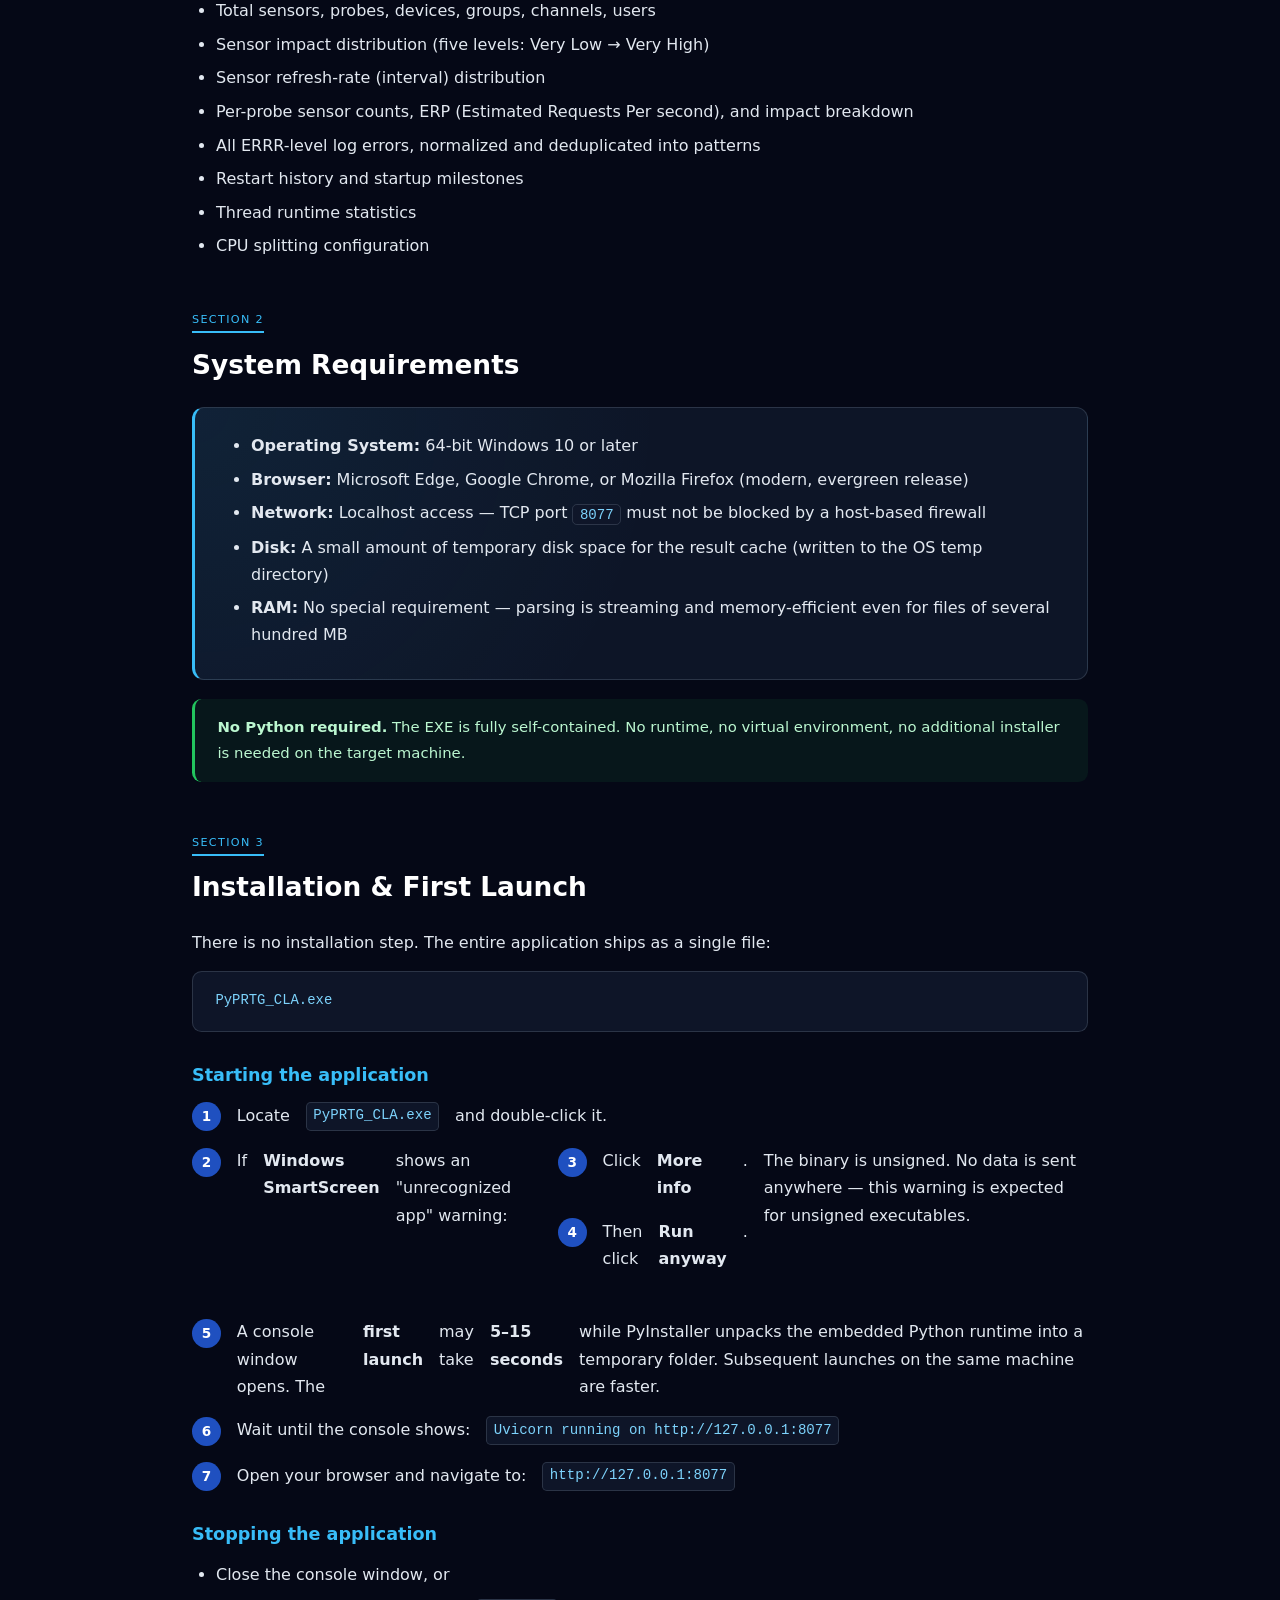
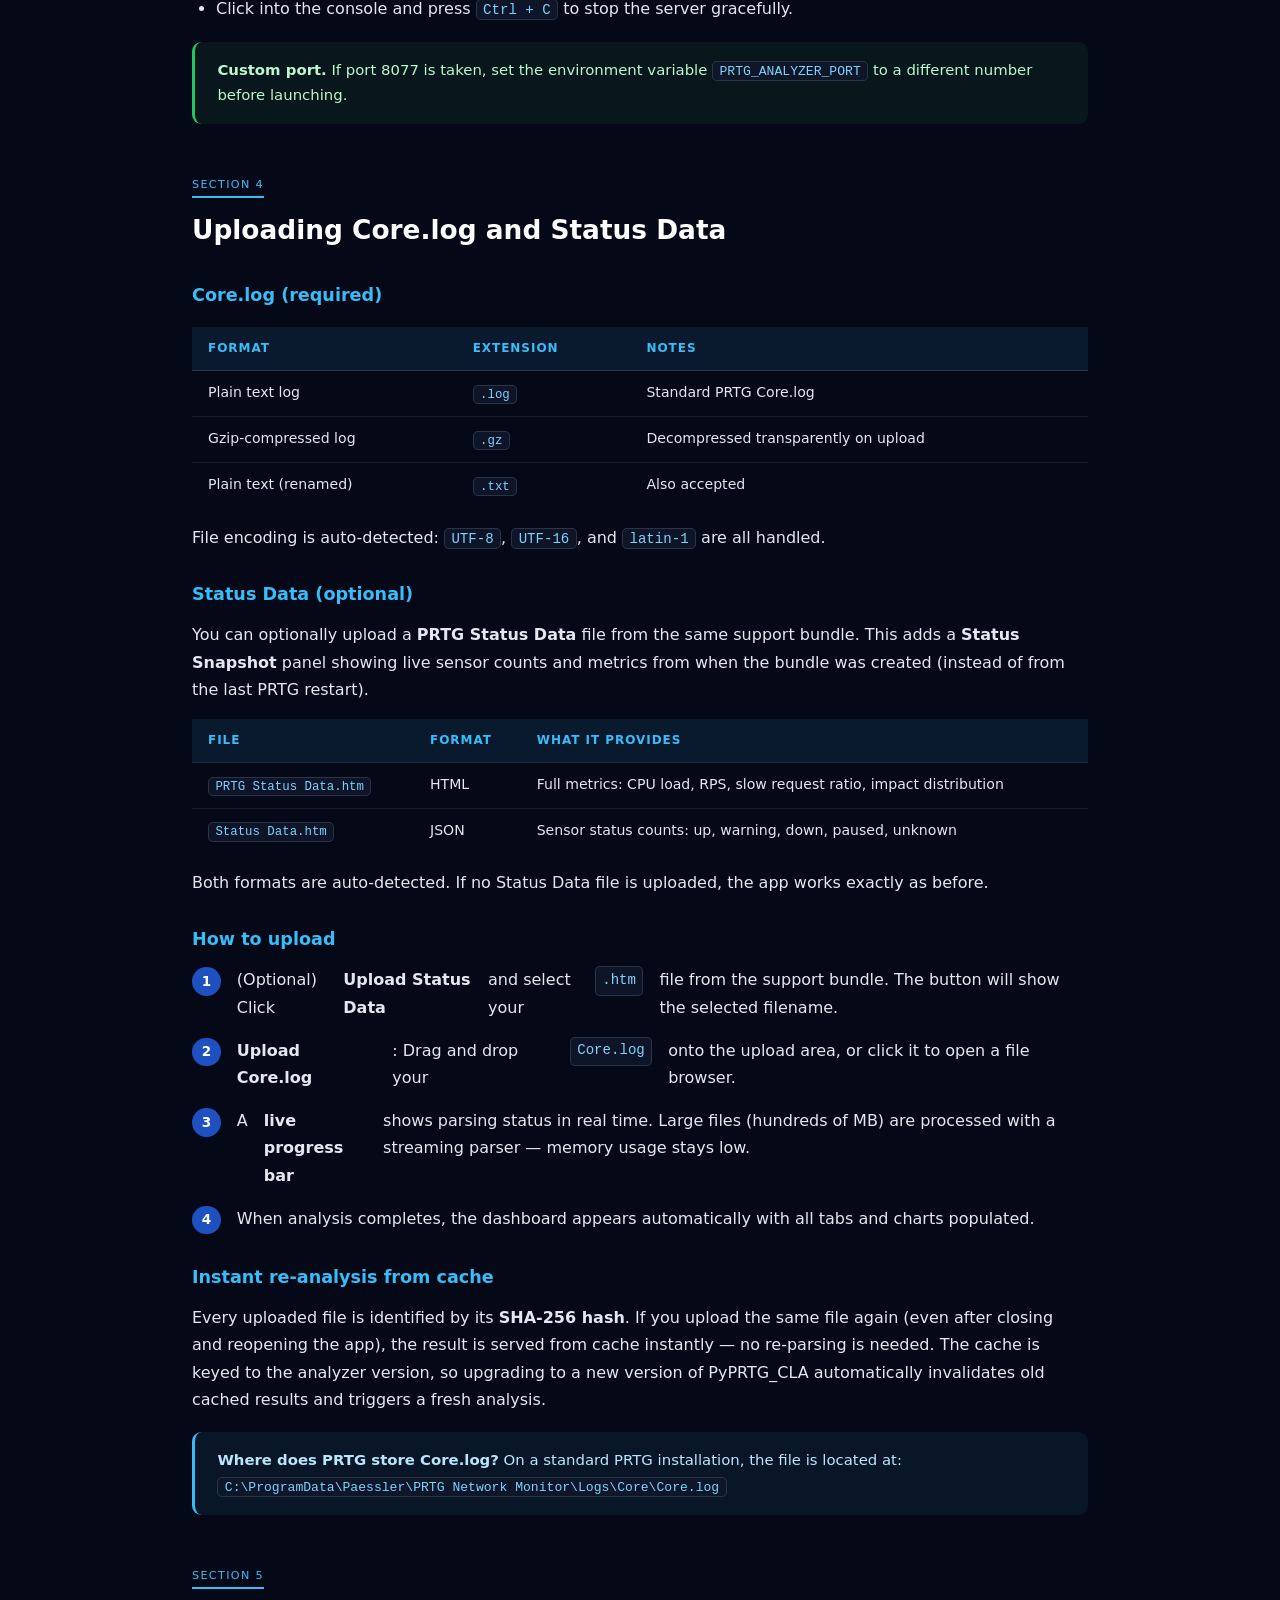
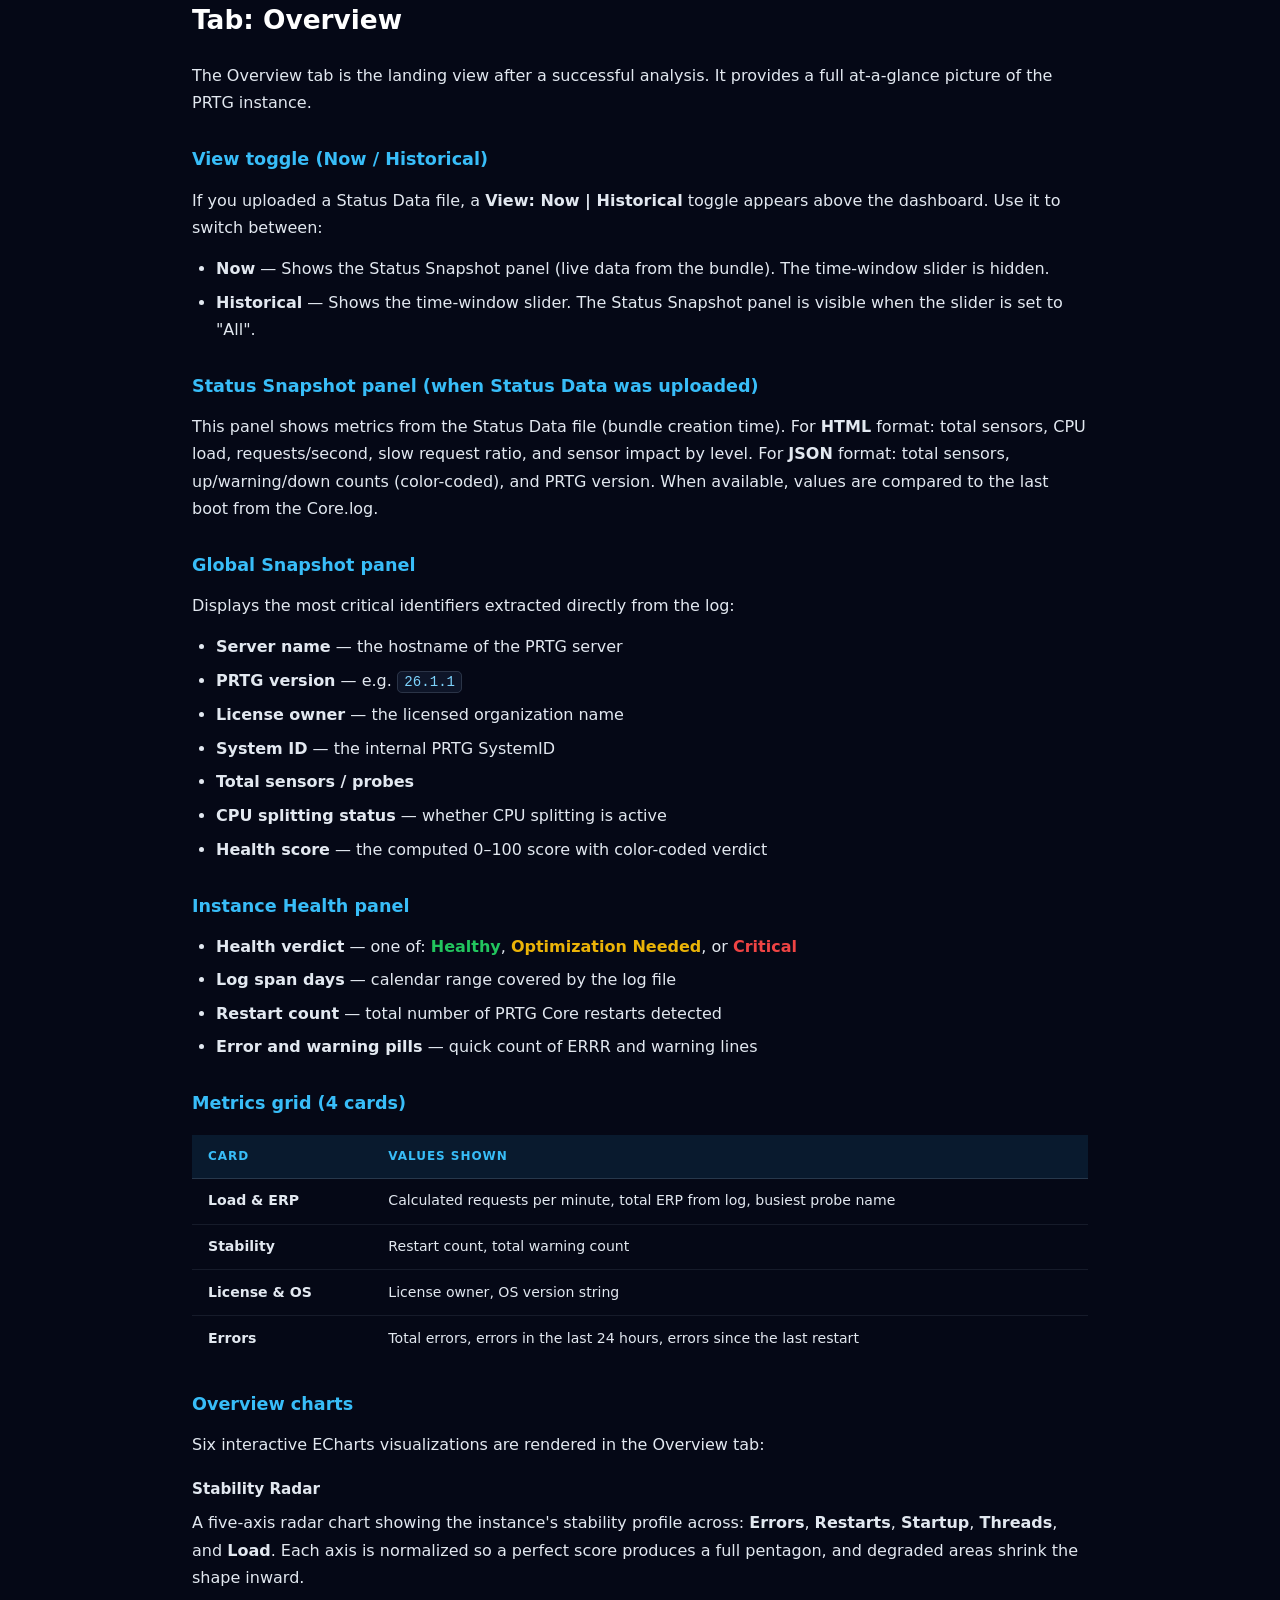
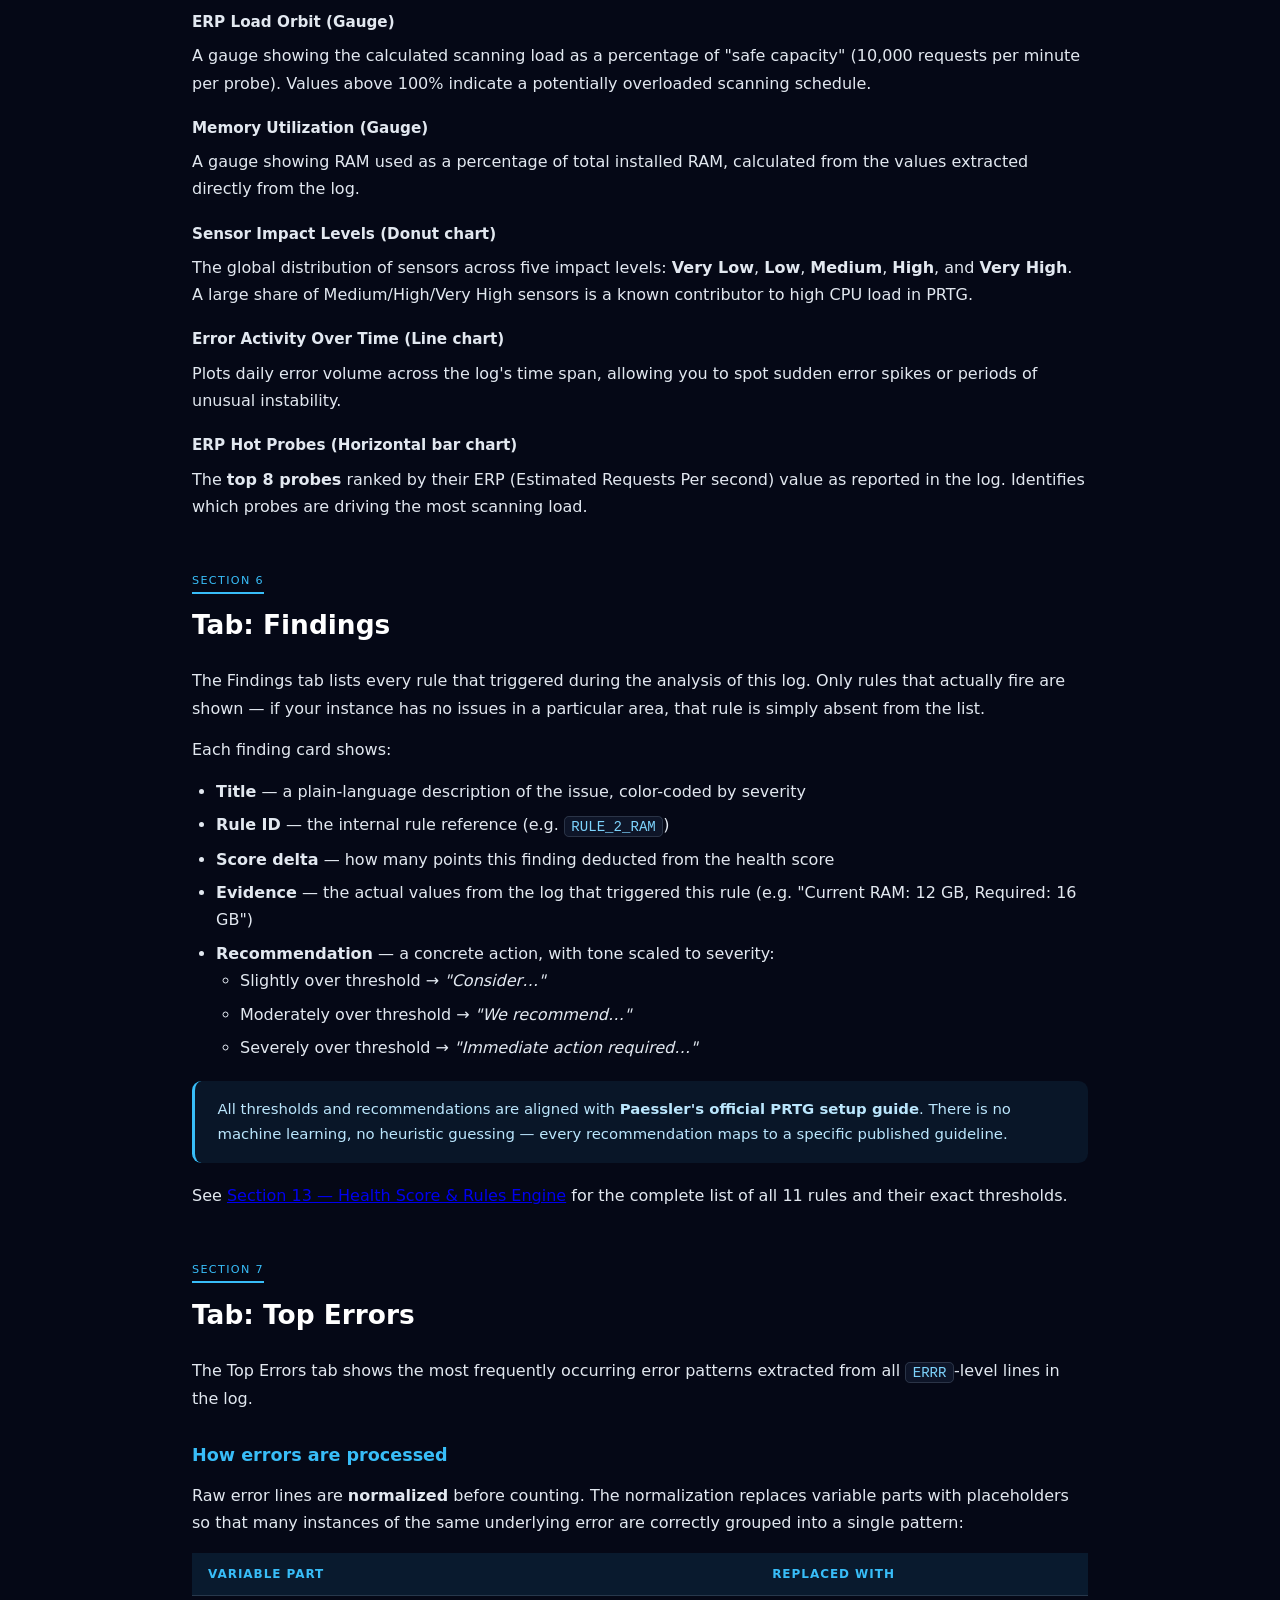
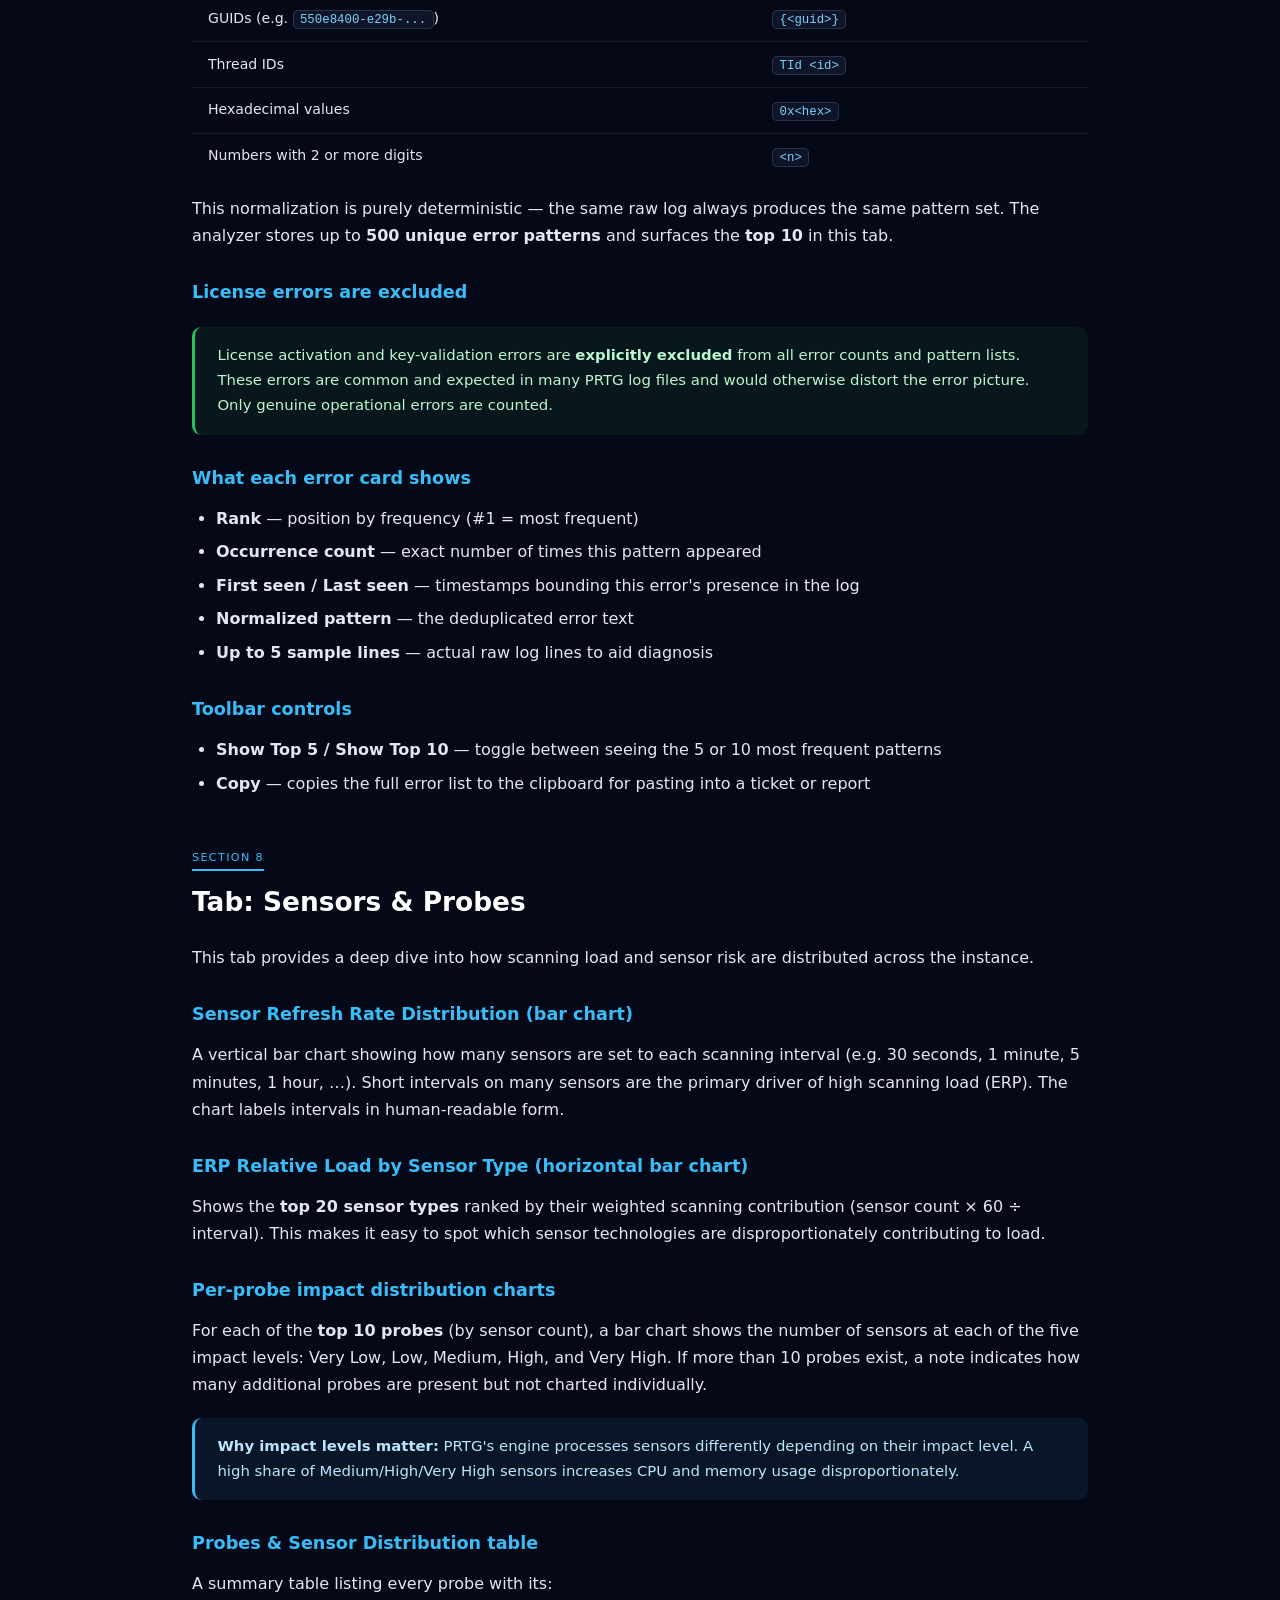
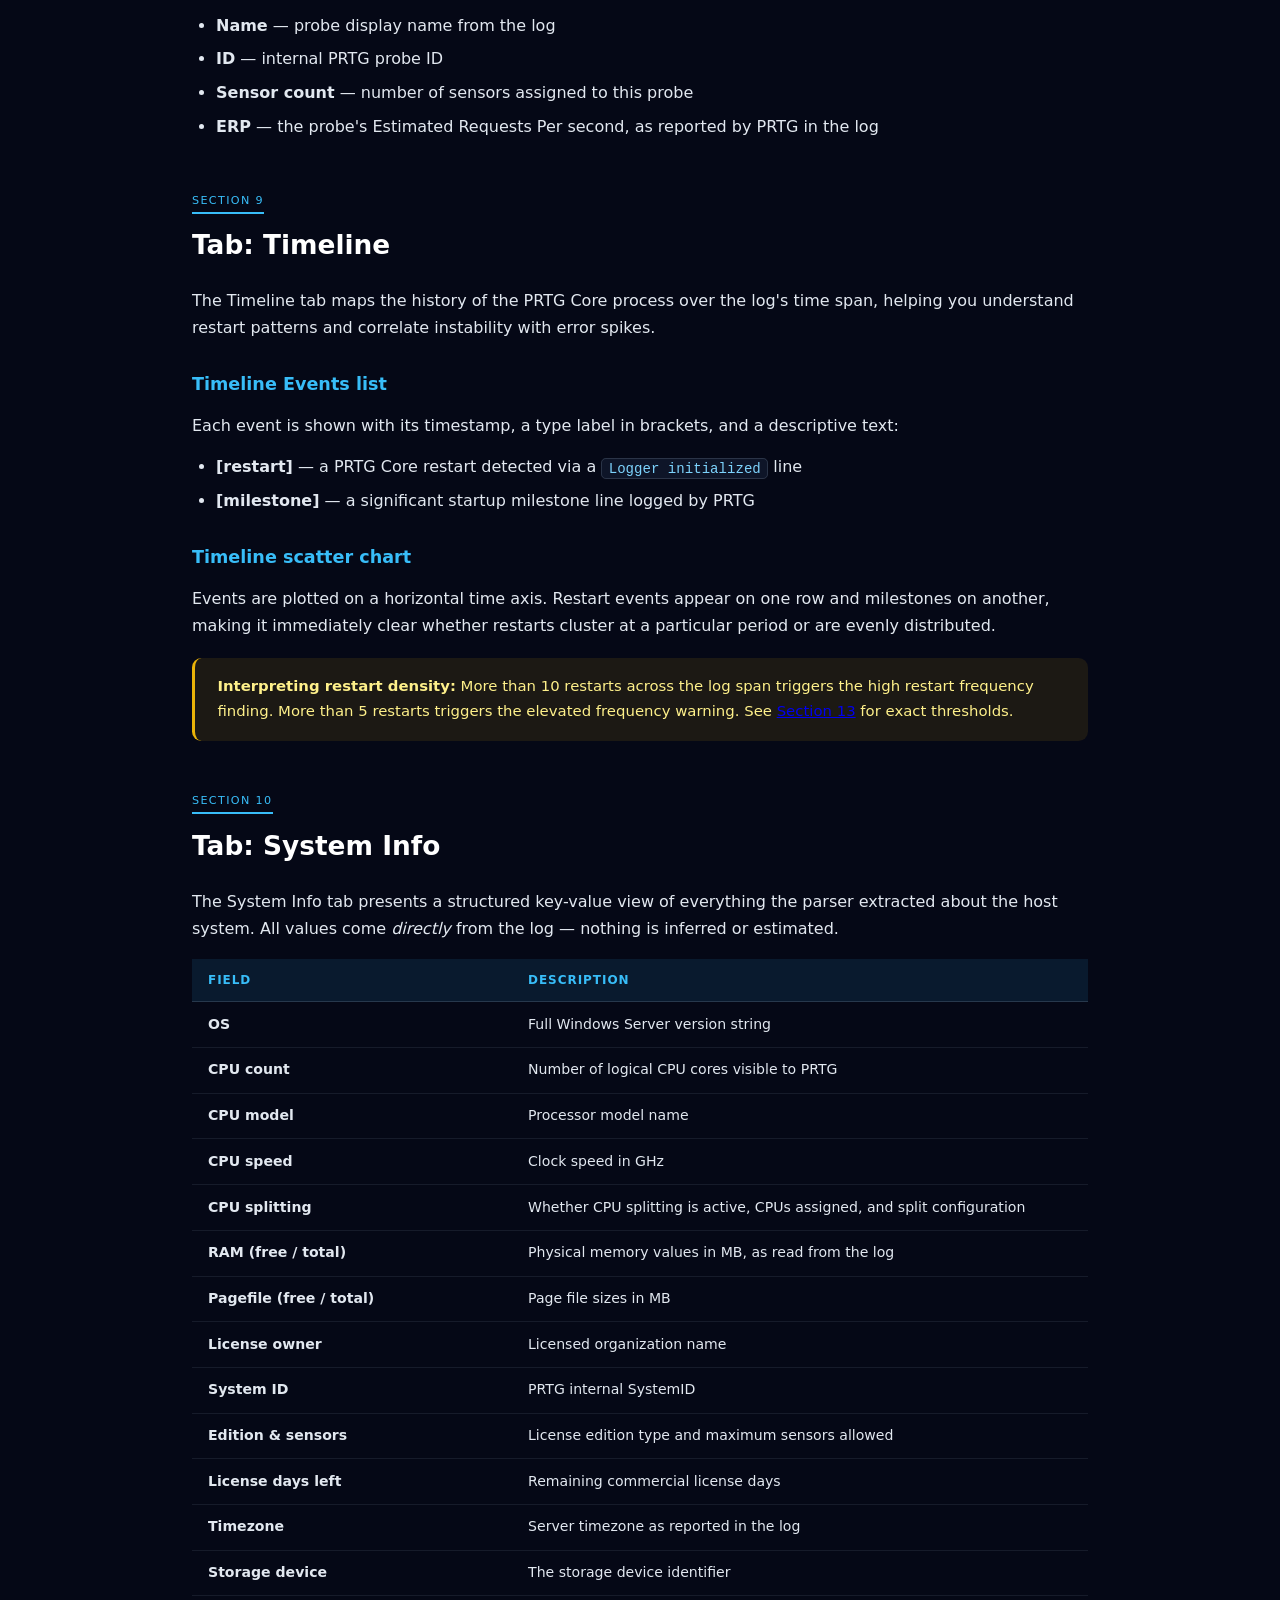
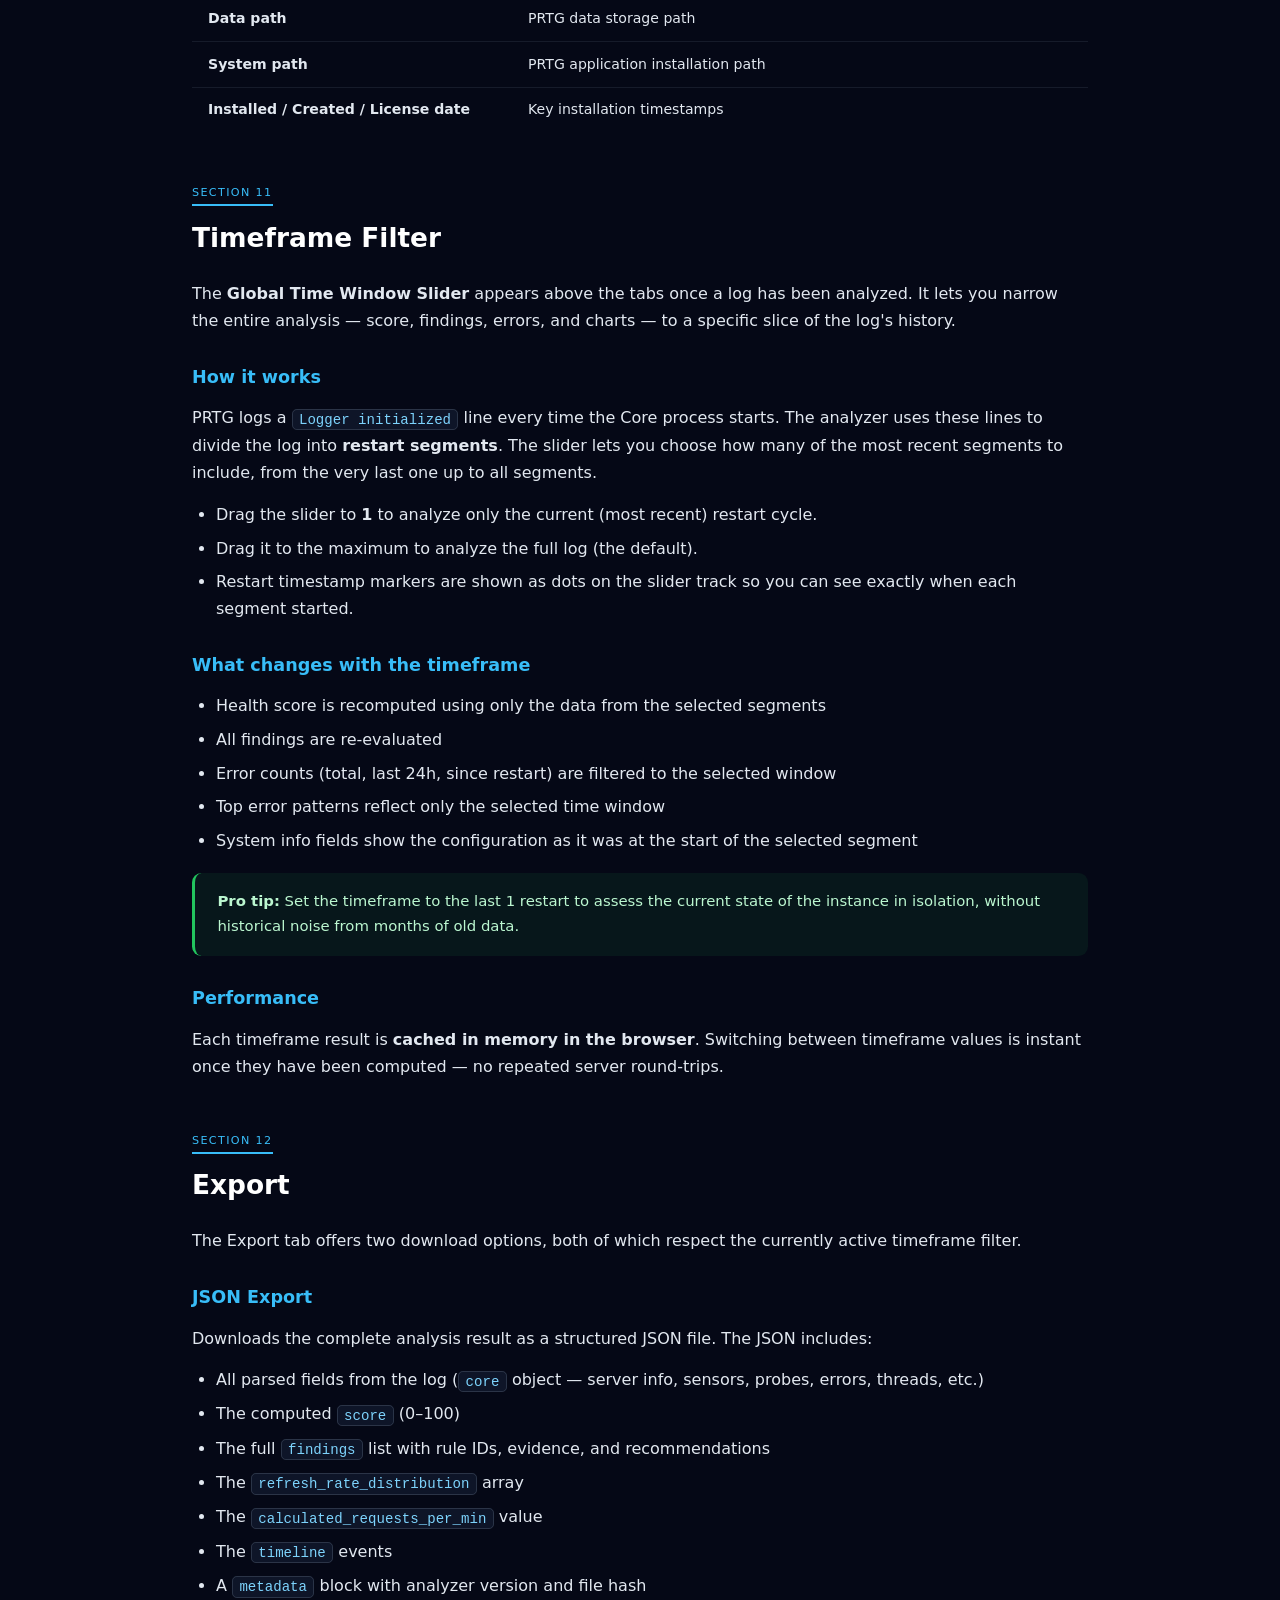
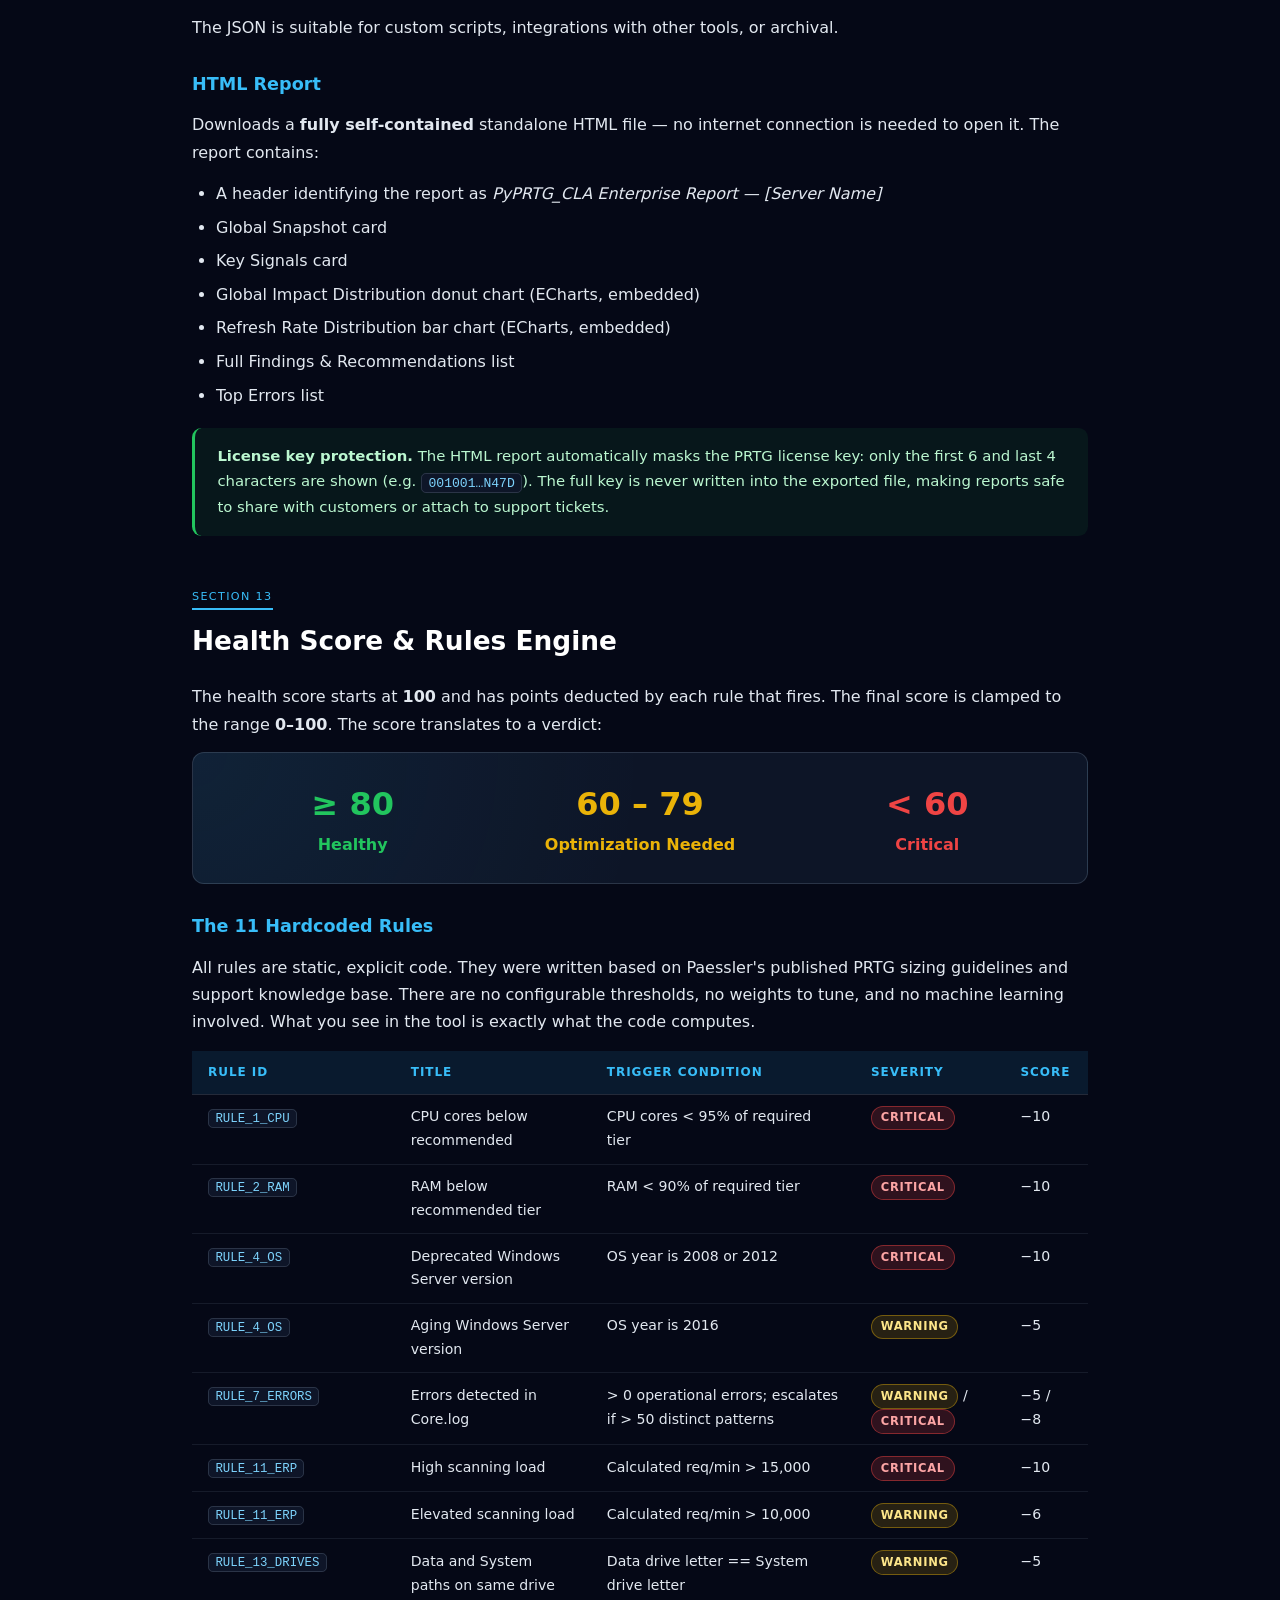
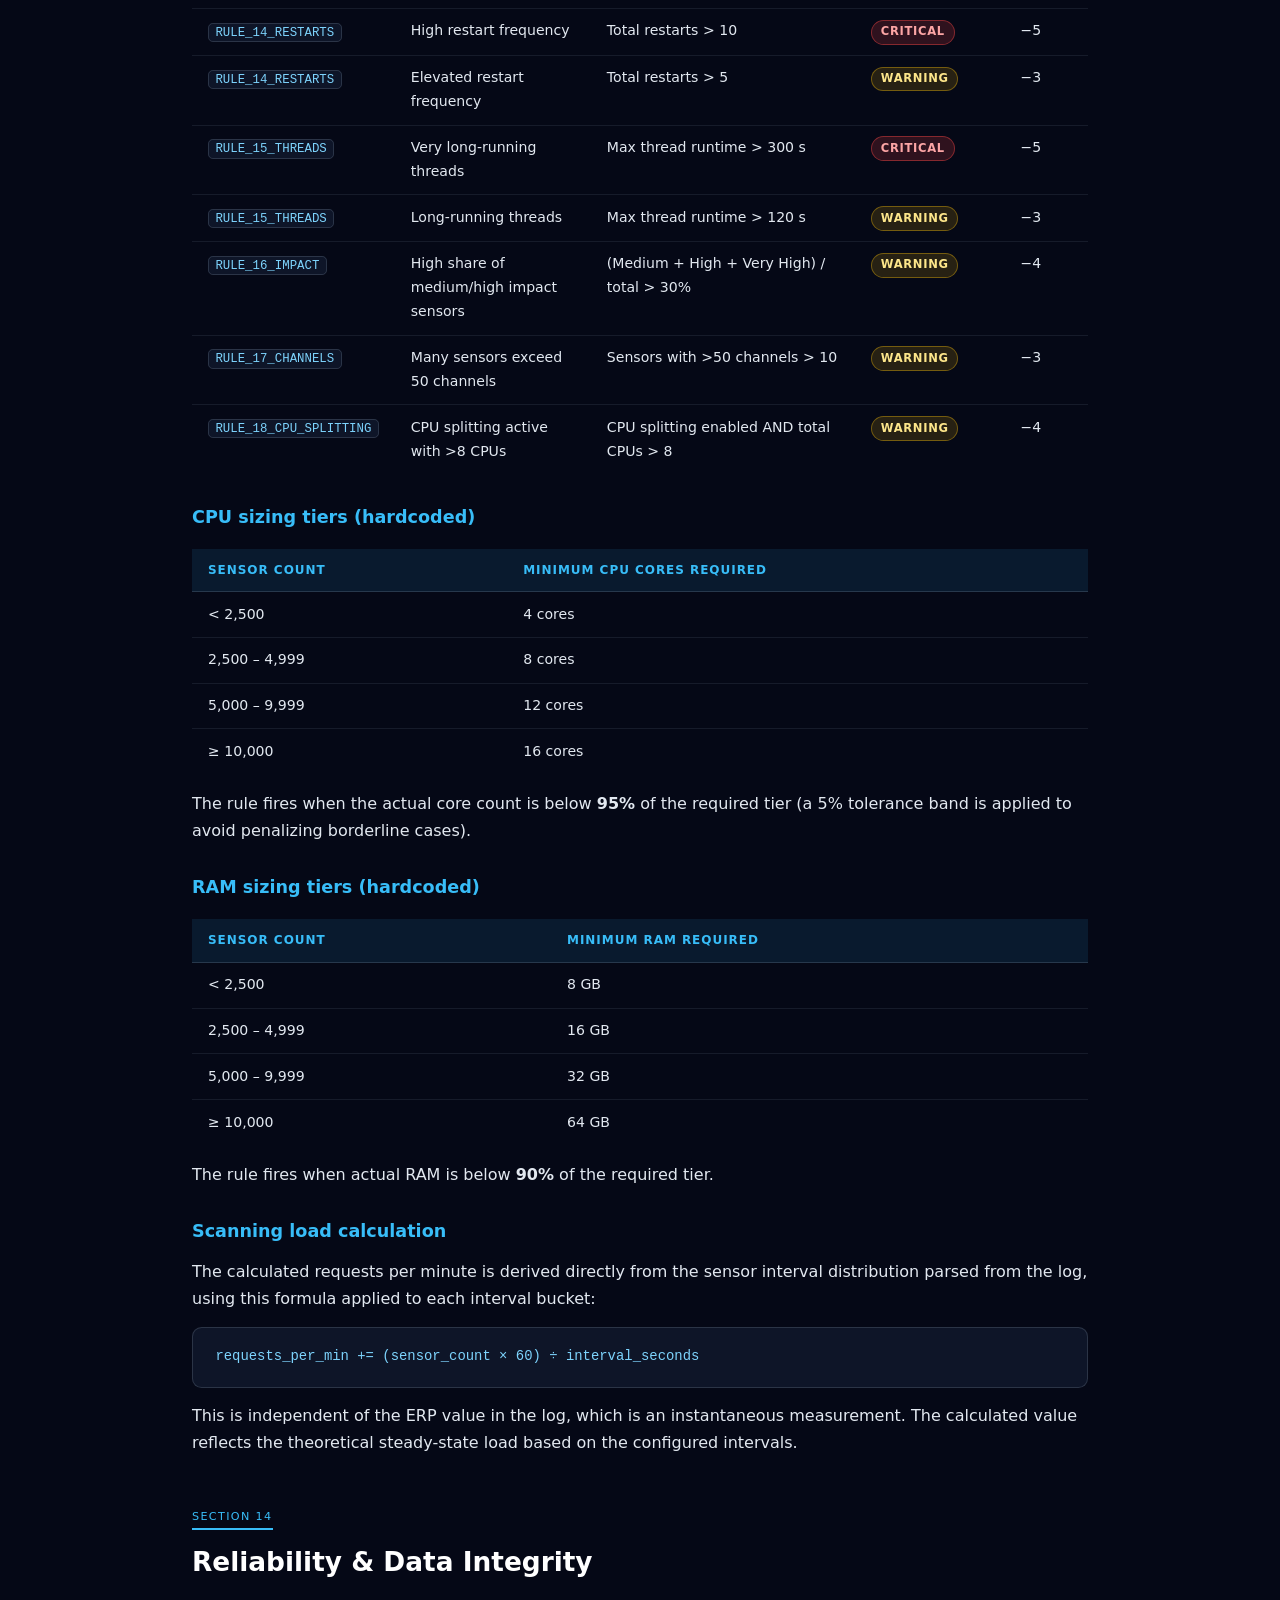
==== commit f8a0d0ee: "Release 1.5.7: updater packaging and manual link Made-with: Cursor" ====
--- a/manual.html
+++ b/manual.html
@@ -2,7 +2,7 @@
 <html lang="en">
 <head>
     <meta charset="utf-8" />
-    <title>PyPRTG_CLA v1.5.62 — User Manual</title>
+    <title>PyPRTG_CLA v1.5.7 — User Manual</title>
     <meta name="viewport" content="width=device-width, initial-scale=1" />
     <style>
         :root {
@@ -334,7 +334,7 @@
      HERO
 ════════════════════════════════════════════════════════ -->
 <header class="hero">
-    <div class="badge">User Manual · v1.5.62</div>
+    <div class="badge">User Manual · v1.5.7</div>
     <h1>PyPRTG_<span>CLA</span></h1>
     <p class="sub">The definitive guide to the PRTG Core Log Analyzer —<br>every feature, every rule, zero guesswork.</p>
     <div class="pill-row">
@@ -1233,7 +1233,7 @@
     <h3 class="sub-title">5. Version-keyed cache invalidation</h3>
     <p>
         Analysis results are cached to disk keyed on two factors: the SHA-256 hash of the uploaded file
-        <em>and</em> the analyzer version string (<code>1.5.62</code>). Upgrading to a new version of
+        <em>and</em> the analyzer version string (<code>1.5.7</code>). Upgrading to a new version of
         PyPRTG_CLA automatically invalidates all existing cached results and forces a fresh analysis —
         ensuring that improved parsing logic is always applied.
     </p>
@@ -1378,8 +1378,8 @@
 
 <hr />
 
-<div class="card" style="text-align:center; padding:2rem">
-    <div style="font-size:1.5rem; font-weight:700; color:#fff; margin-bottom:0.5rem">PyPRTG_CLA v1.5.62</div>
+    <div class="card" style="text-align:center; padding:2rem">
+    <div style="font-size:1.5rem; font-weight:700; color:#fff; margin-bottom:0.5rem">PyPRTG_CLA v1.5.7</div>
     <div style="color:var(--muted); font-size:0.9rem; margin-bottom:1rem">PRTG Core Log Analyzer — built by Paessler support engineers, for Paessler support engineers.</div>
     <div class="pill-row" style="justify-content:center">
         <div class="pill"><span class="dot dot-green"></span>11 hardcoded rules</div>
@@ -1392,7 +1392,7 @@
 </div><!-- /wrapper -->
 
 <footer>
-    PyPRTG_CLA v1.5.62 &nbsp;·&nbsp; User Manual &nbsp;·&nbsp;
+    PyPRTG_CLA v1.5.7 &nbsp;·&nbsp; User Manual &nbsp;·&nbsp;
     All analysis is deterministic and based solely on the uploaded <code>Core.log</code> file and optional Status Data.
 </footer>
 
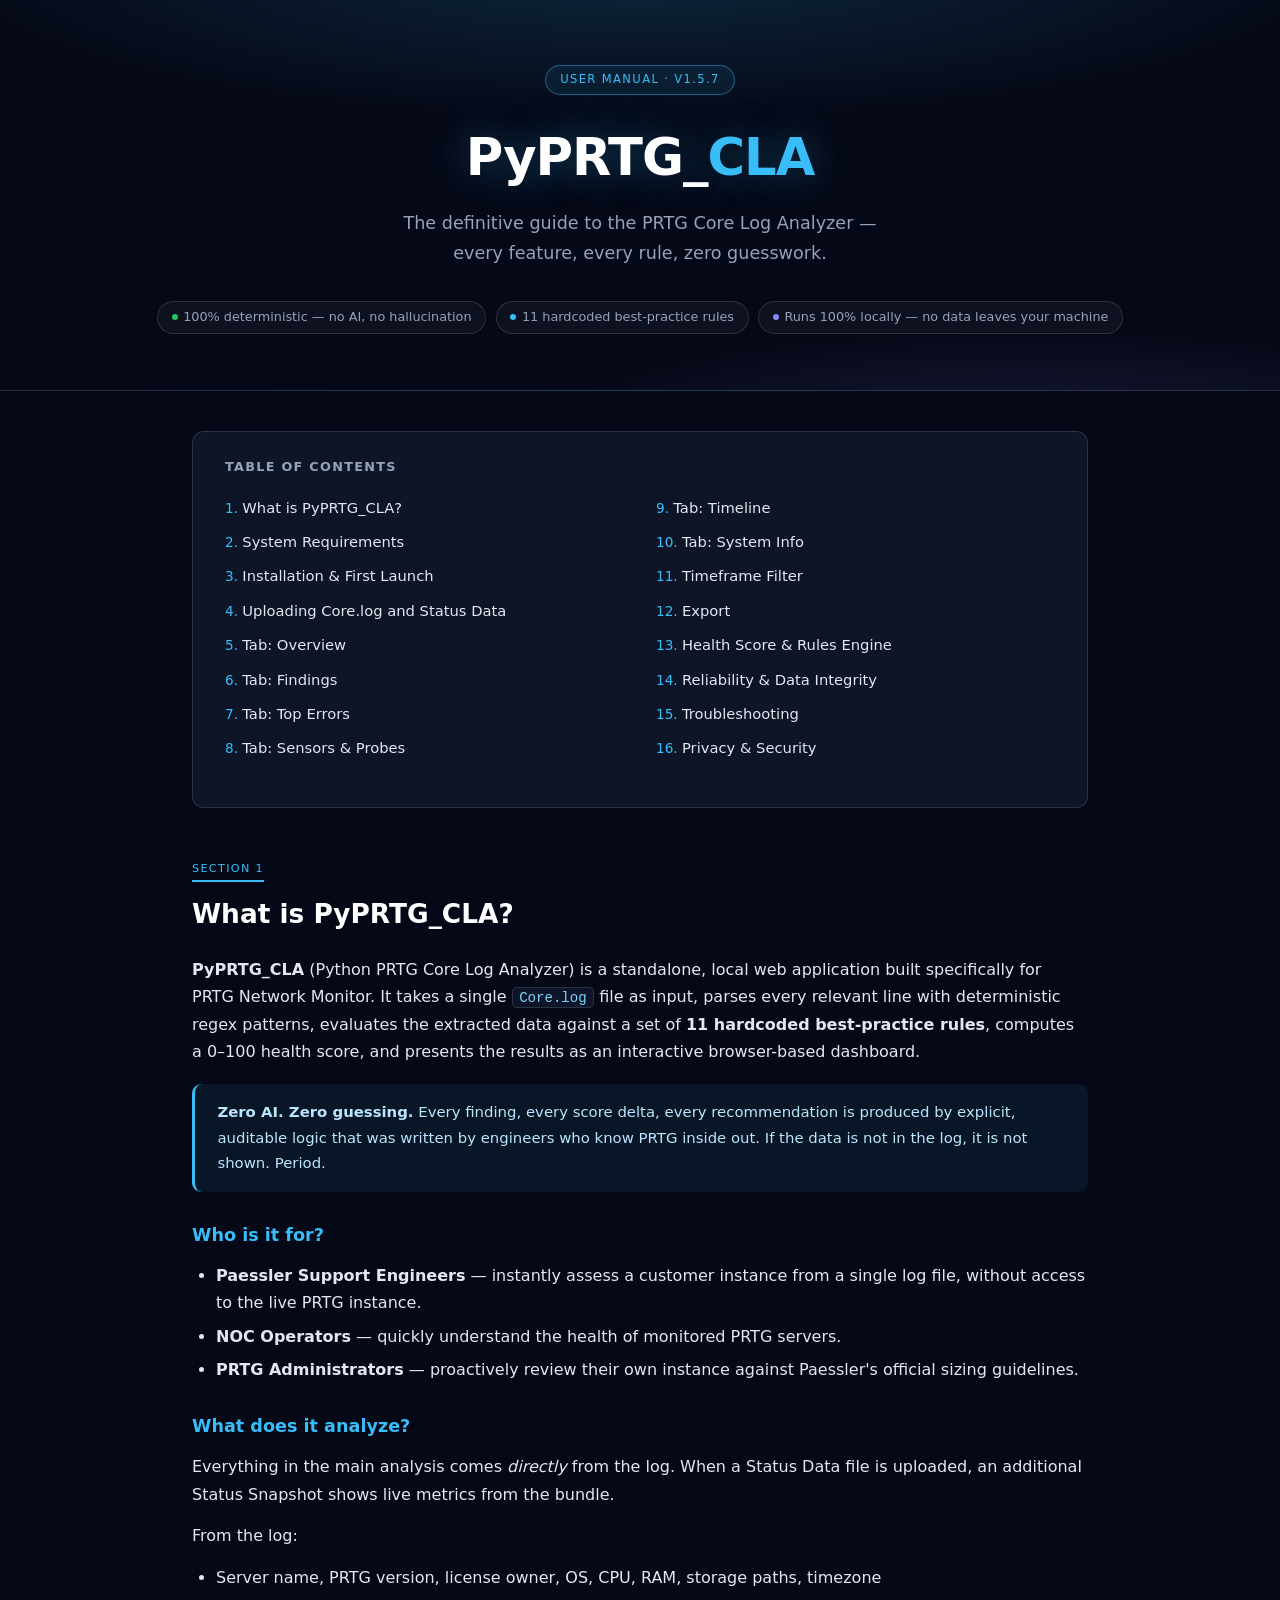
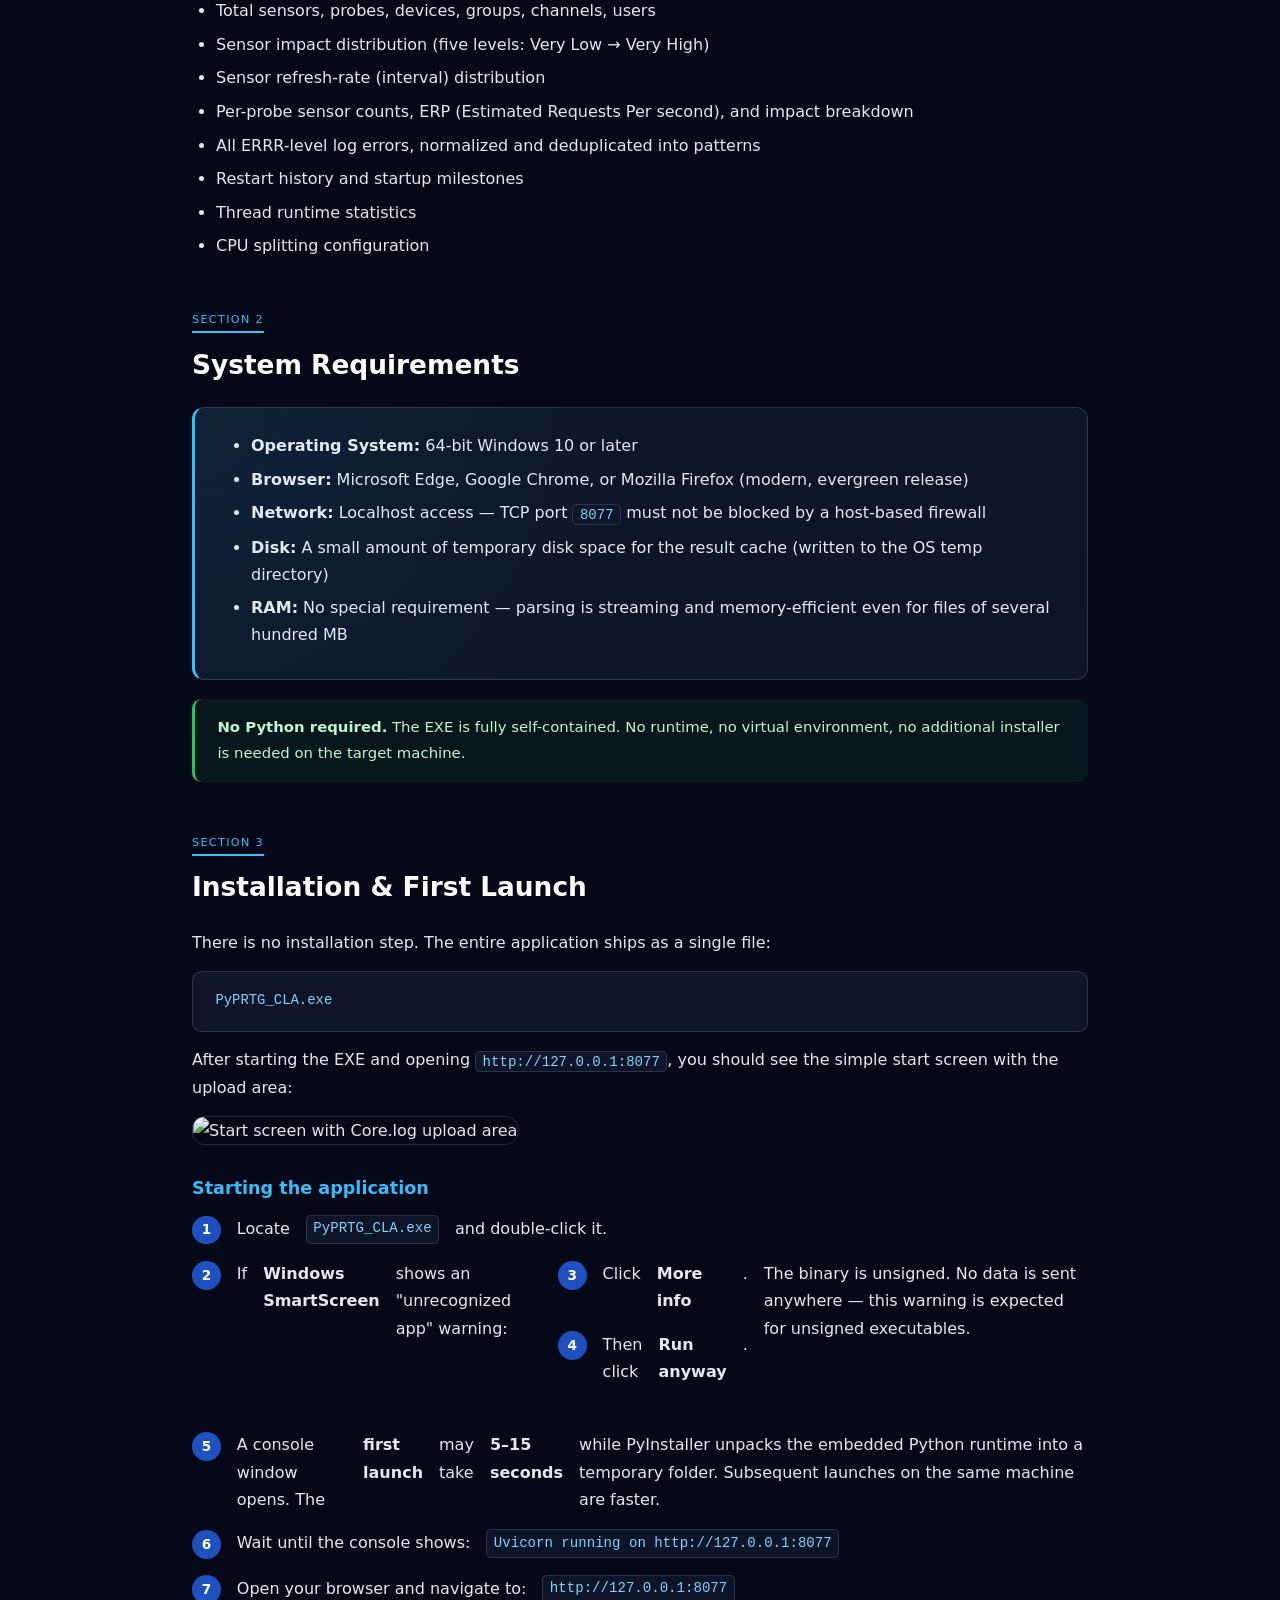
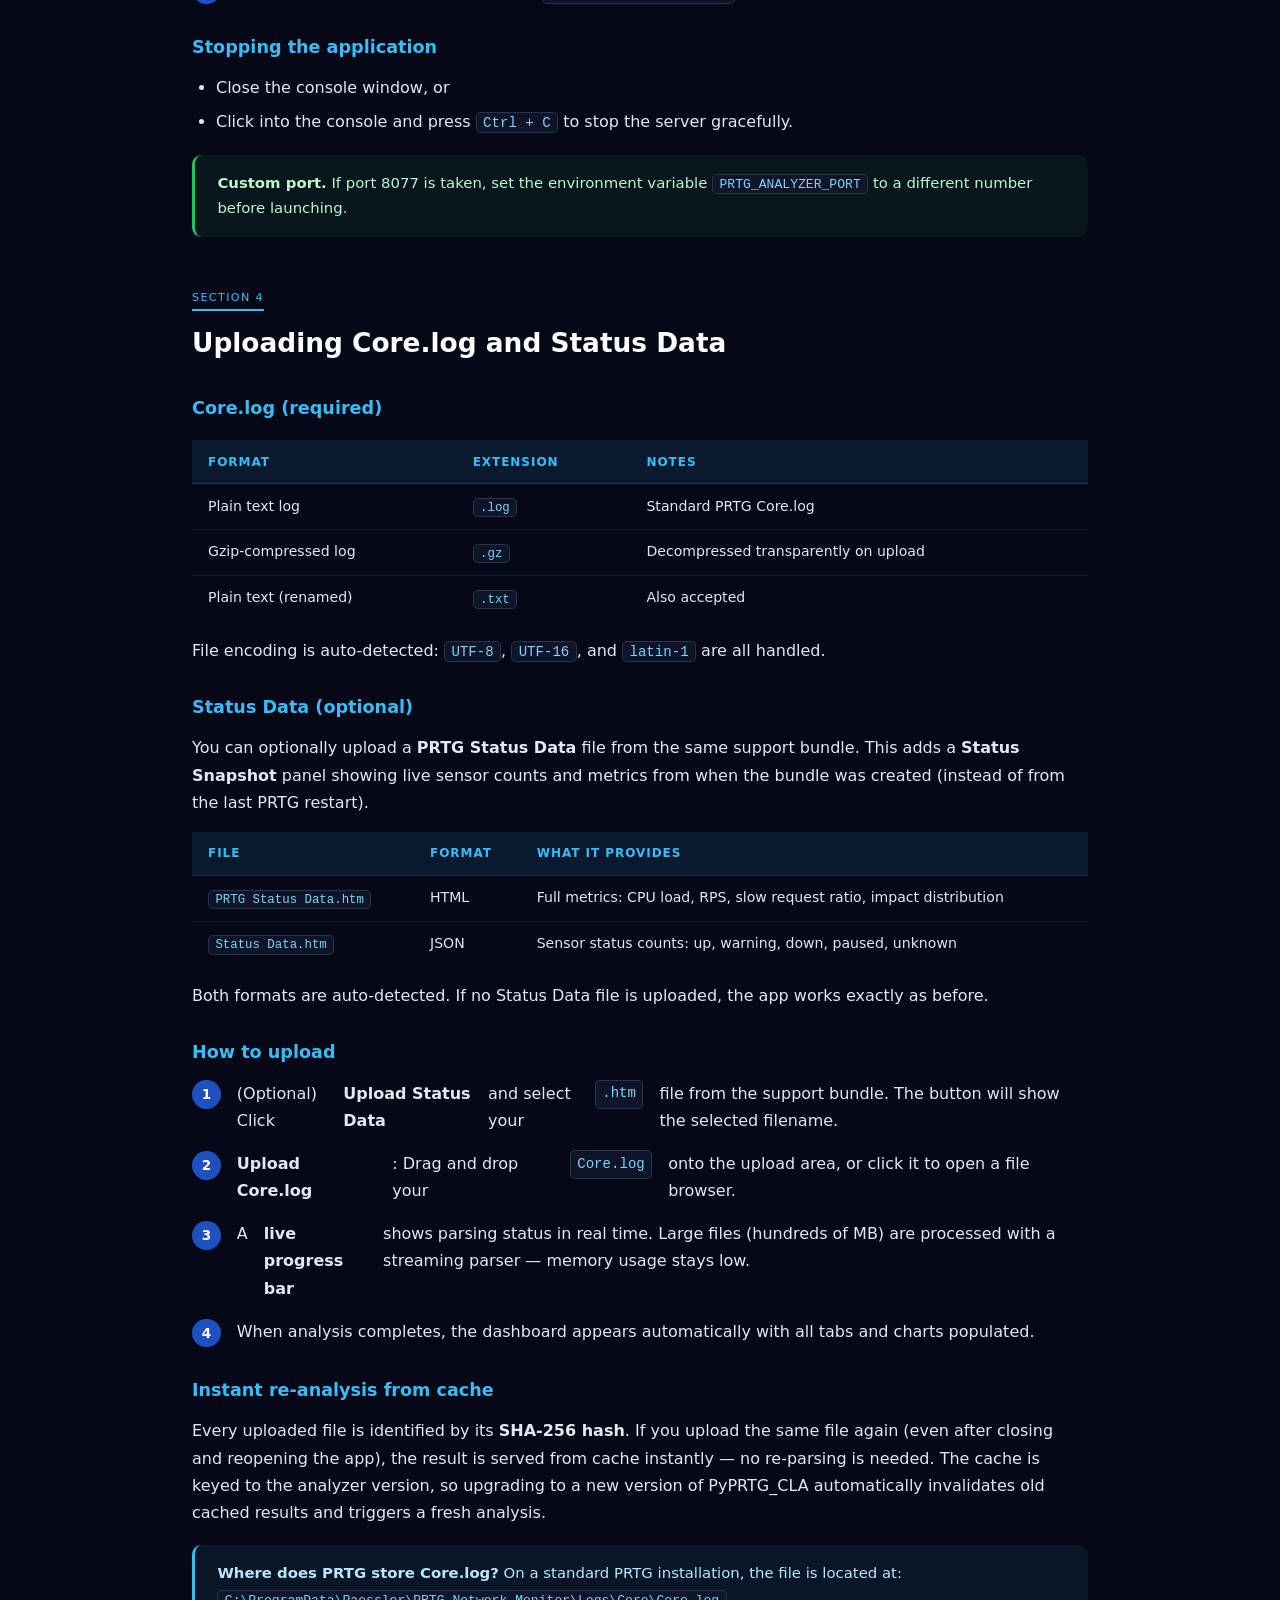
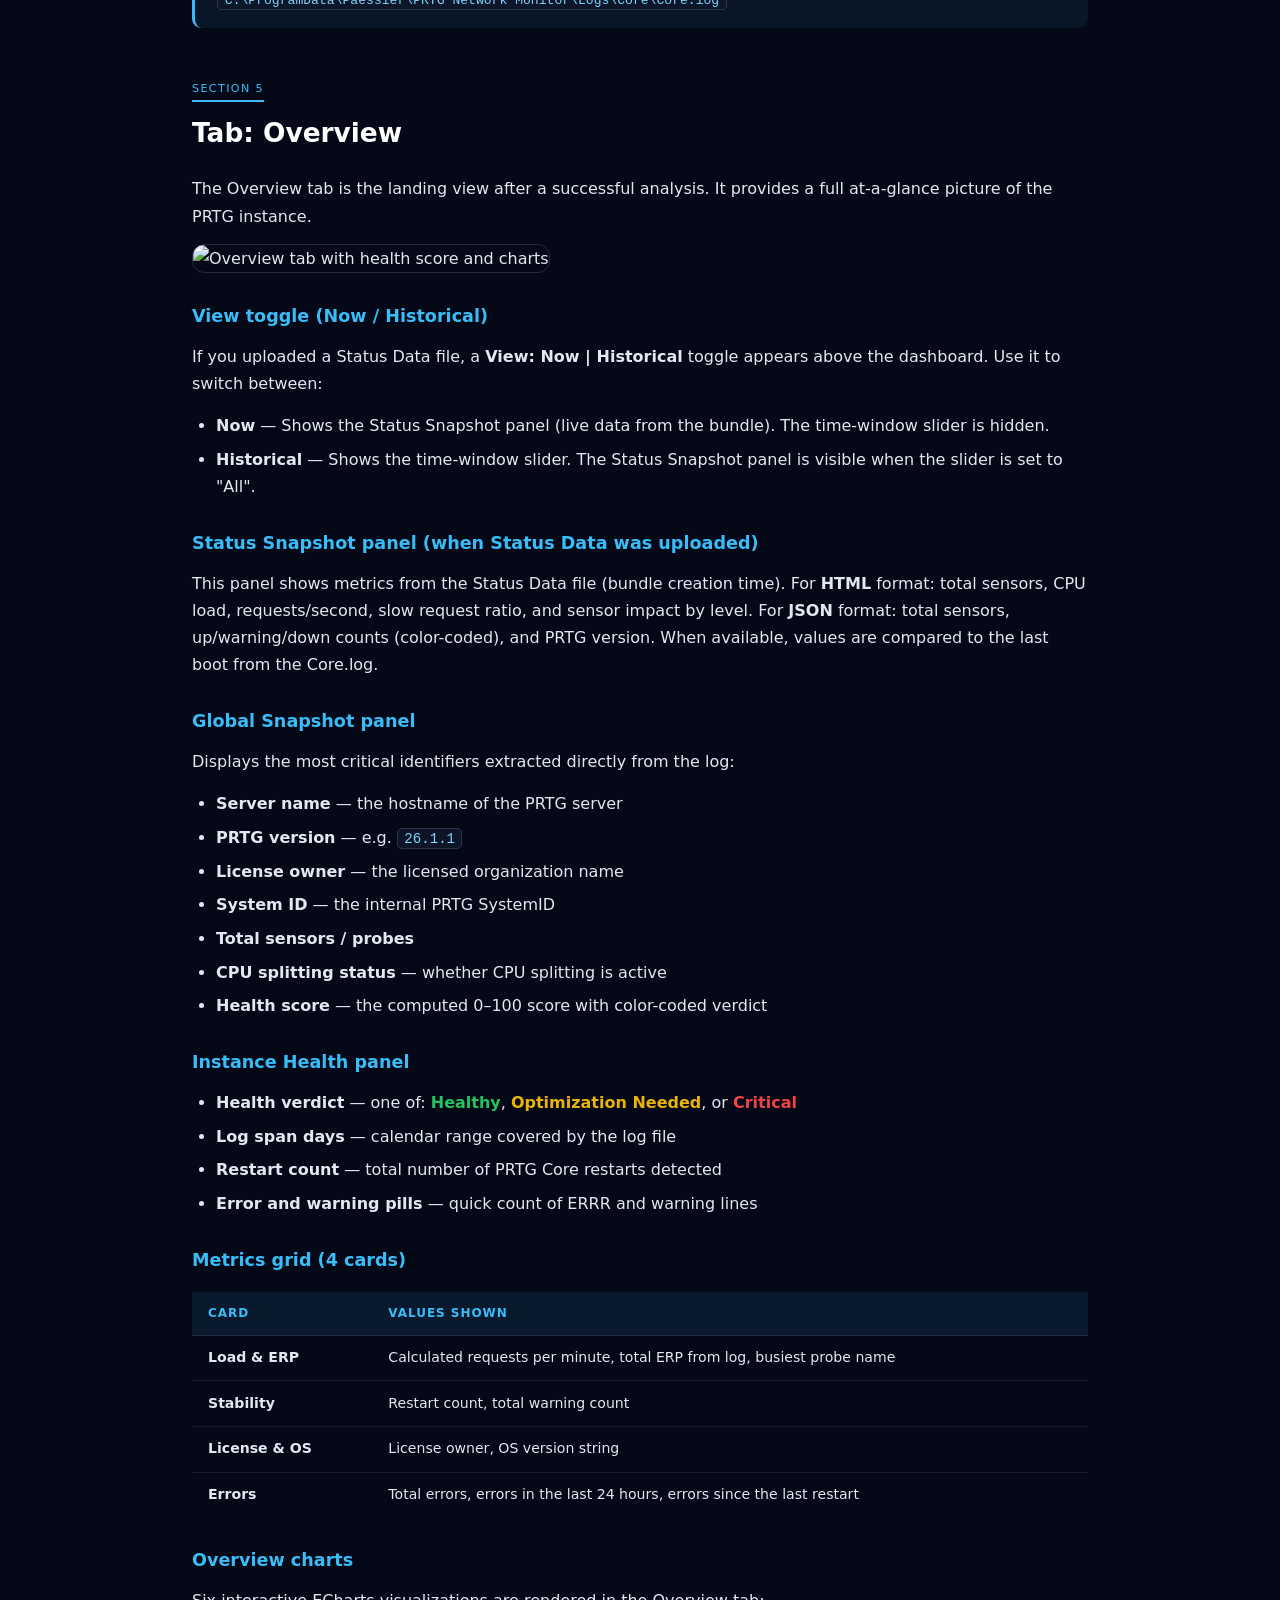
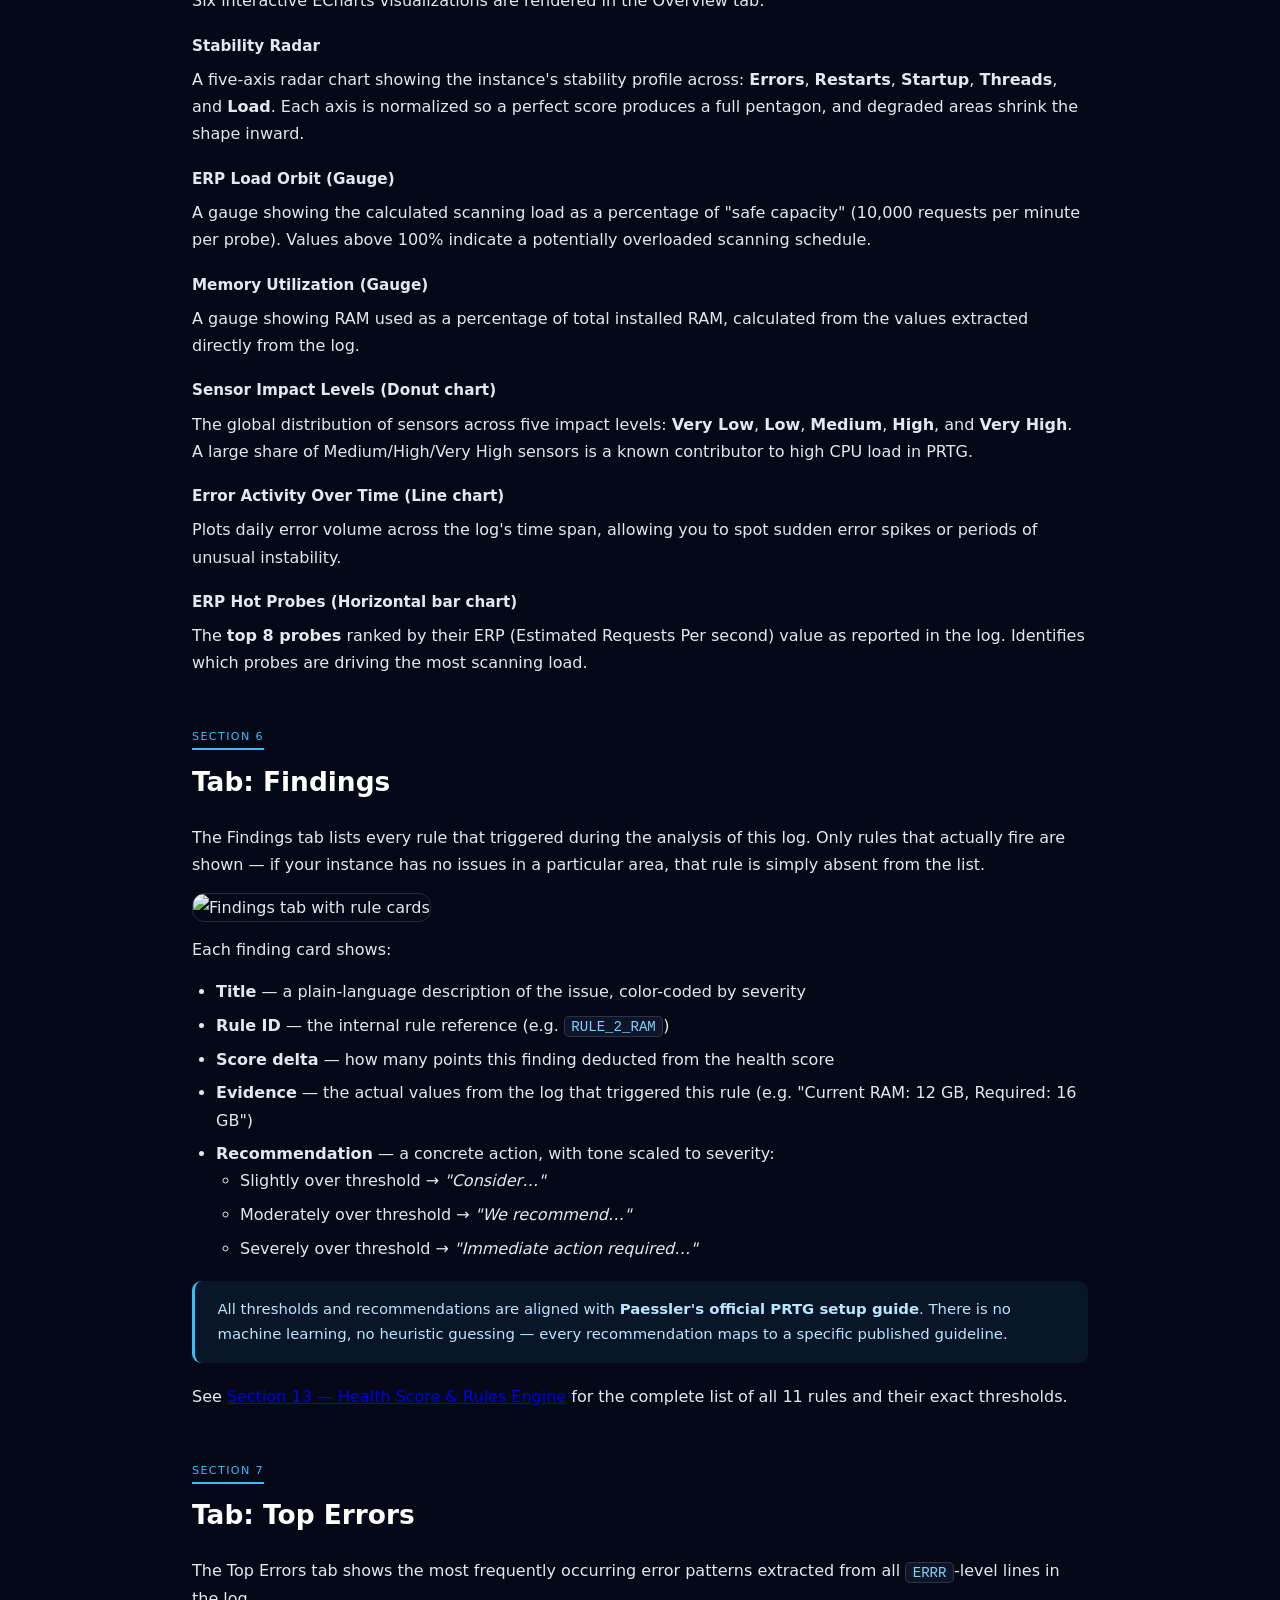
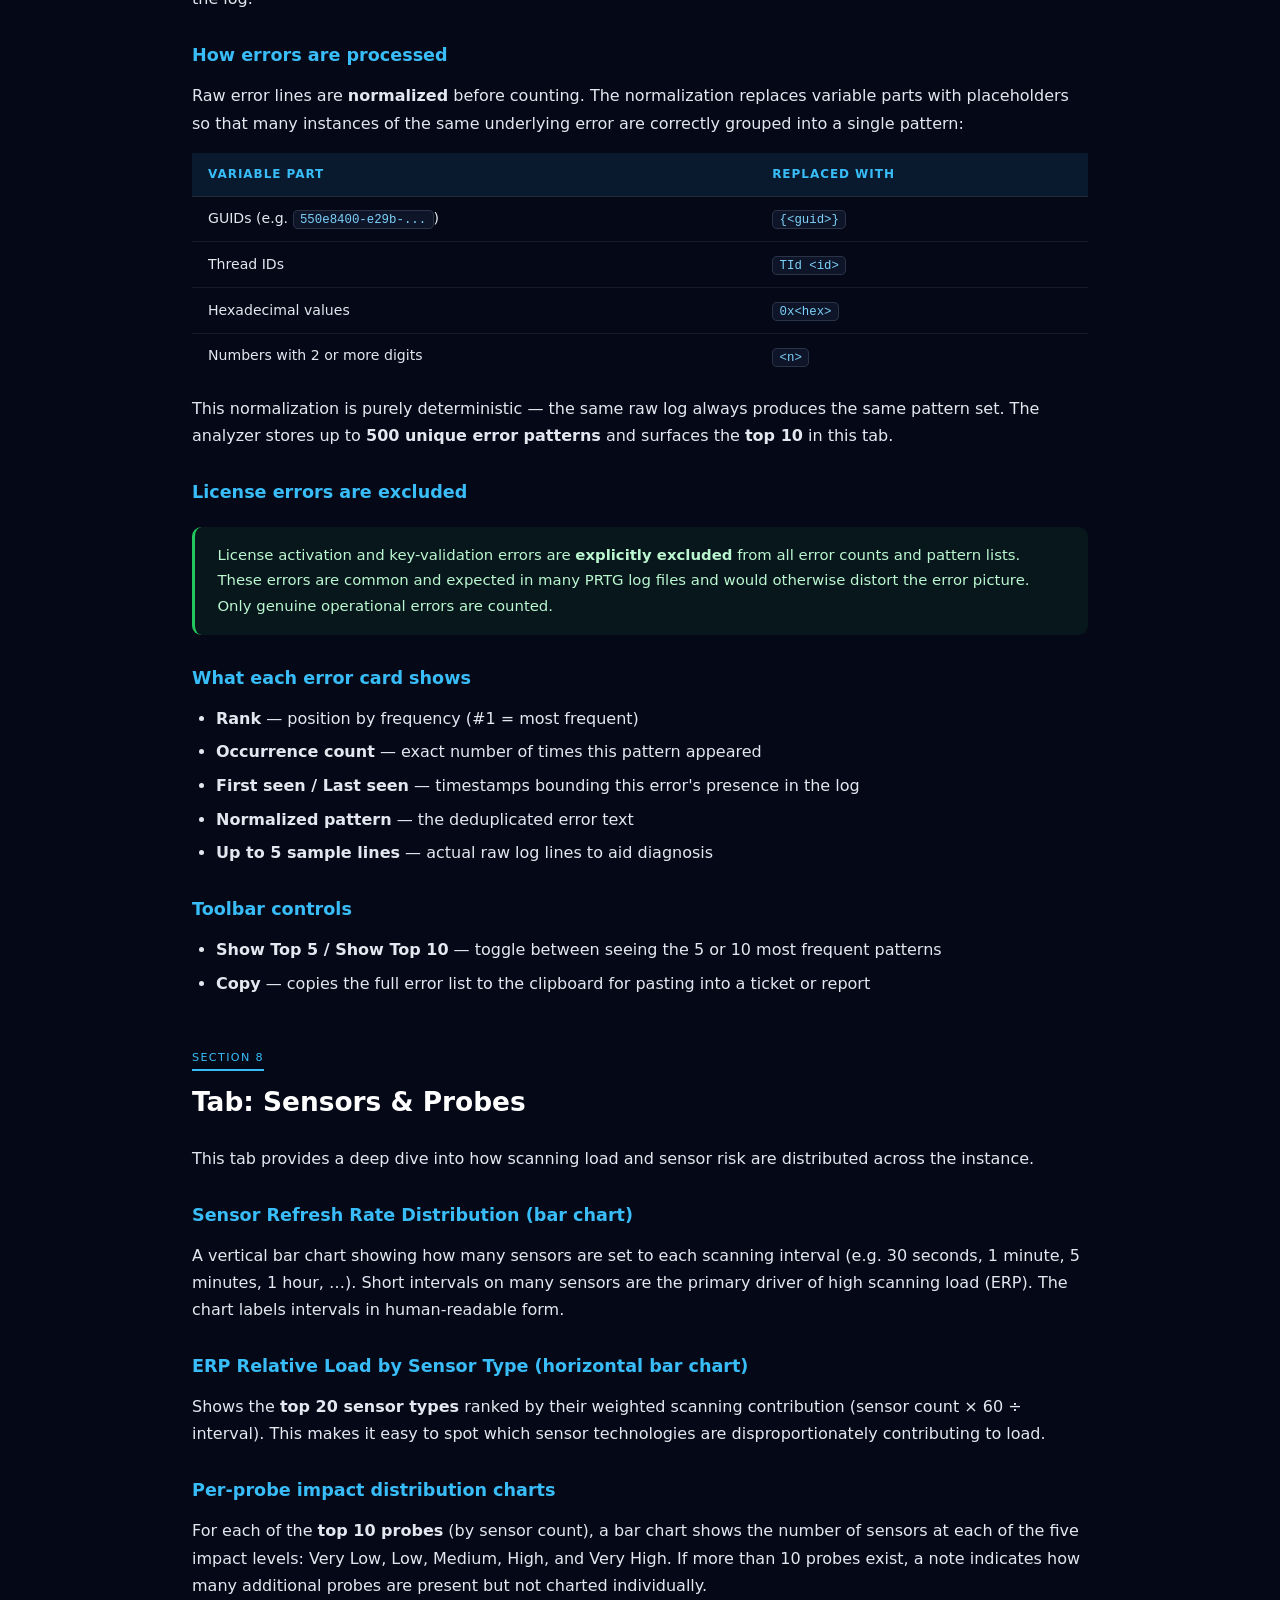
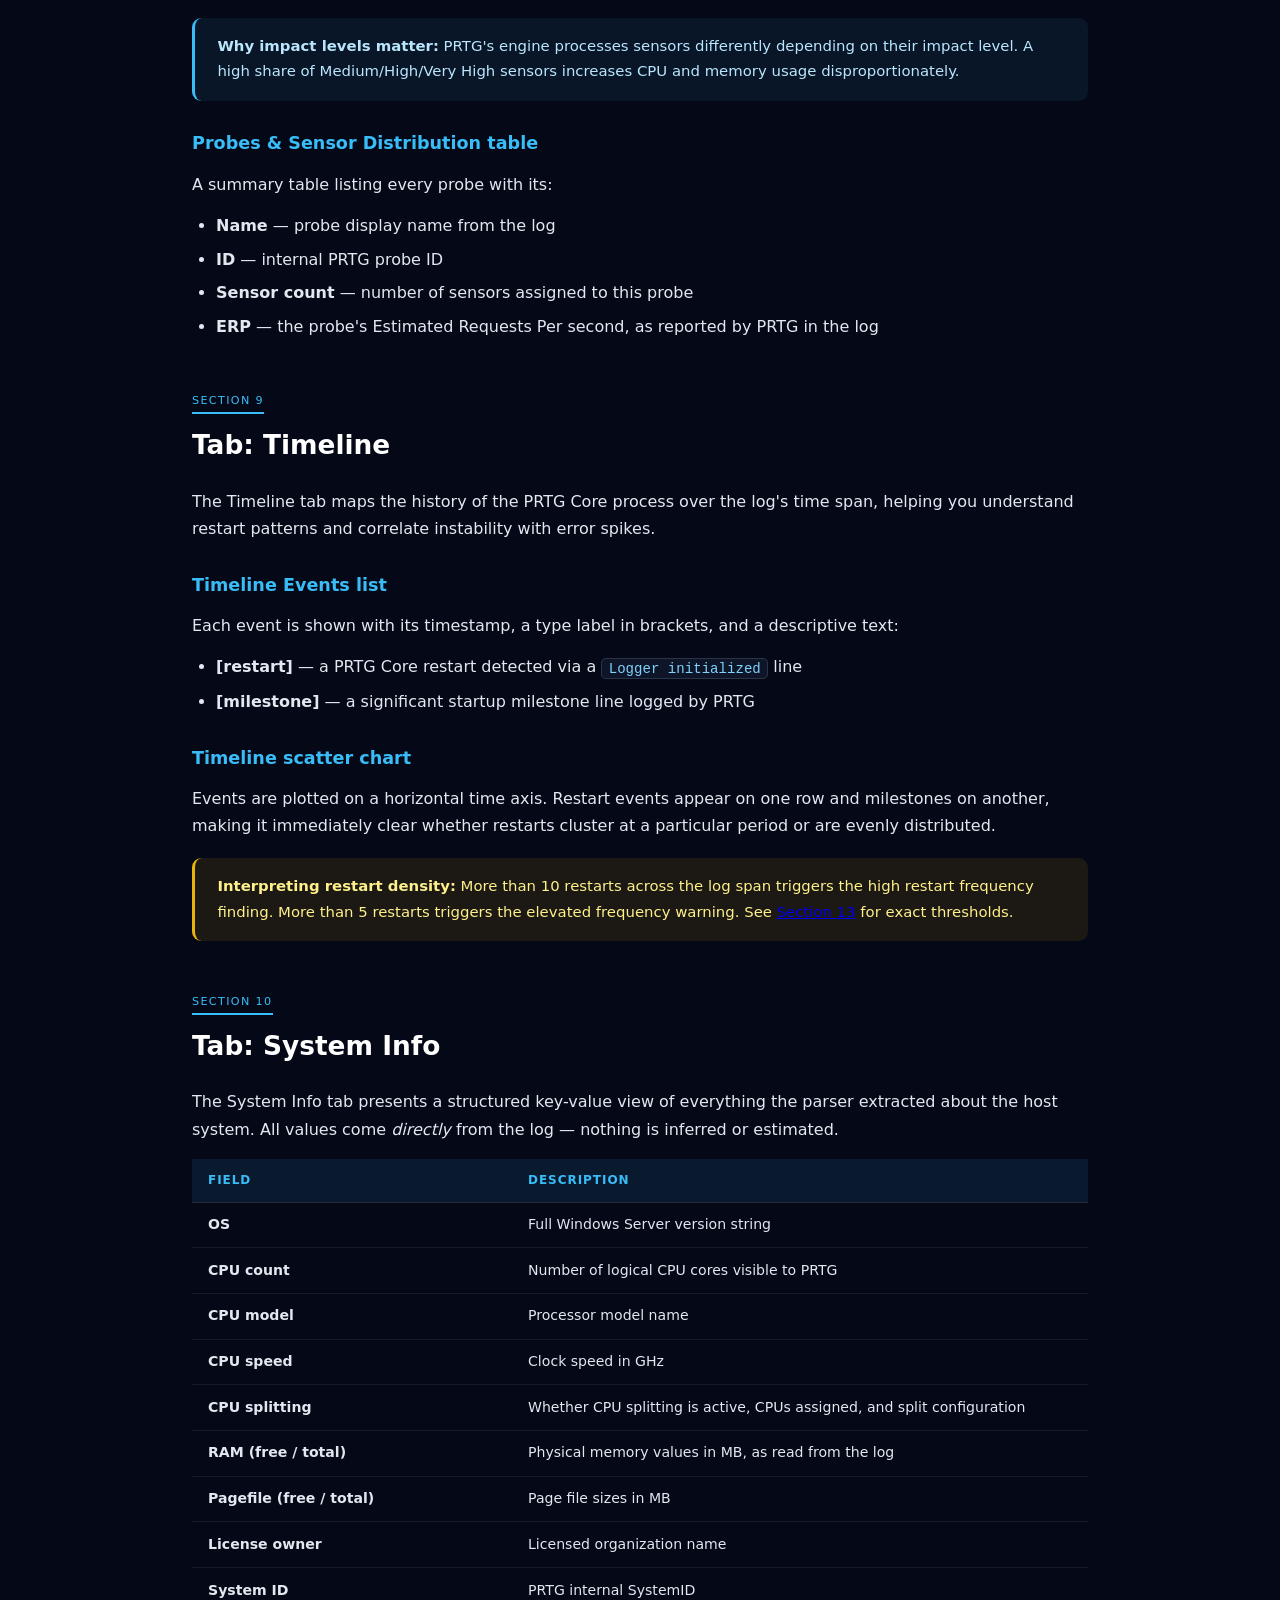
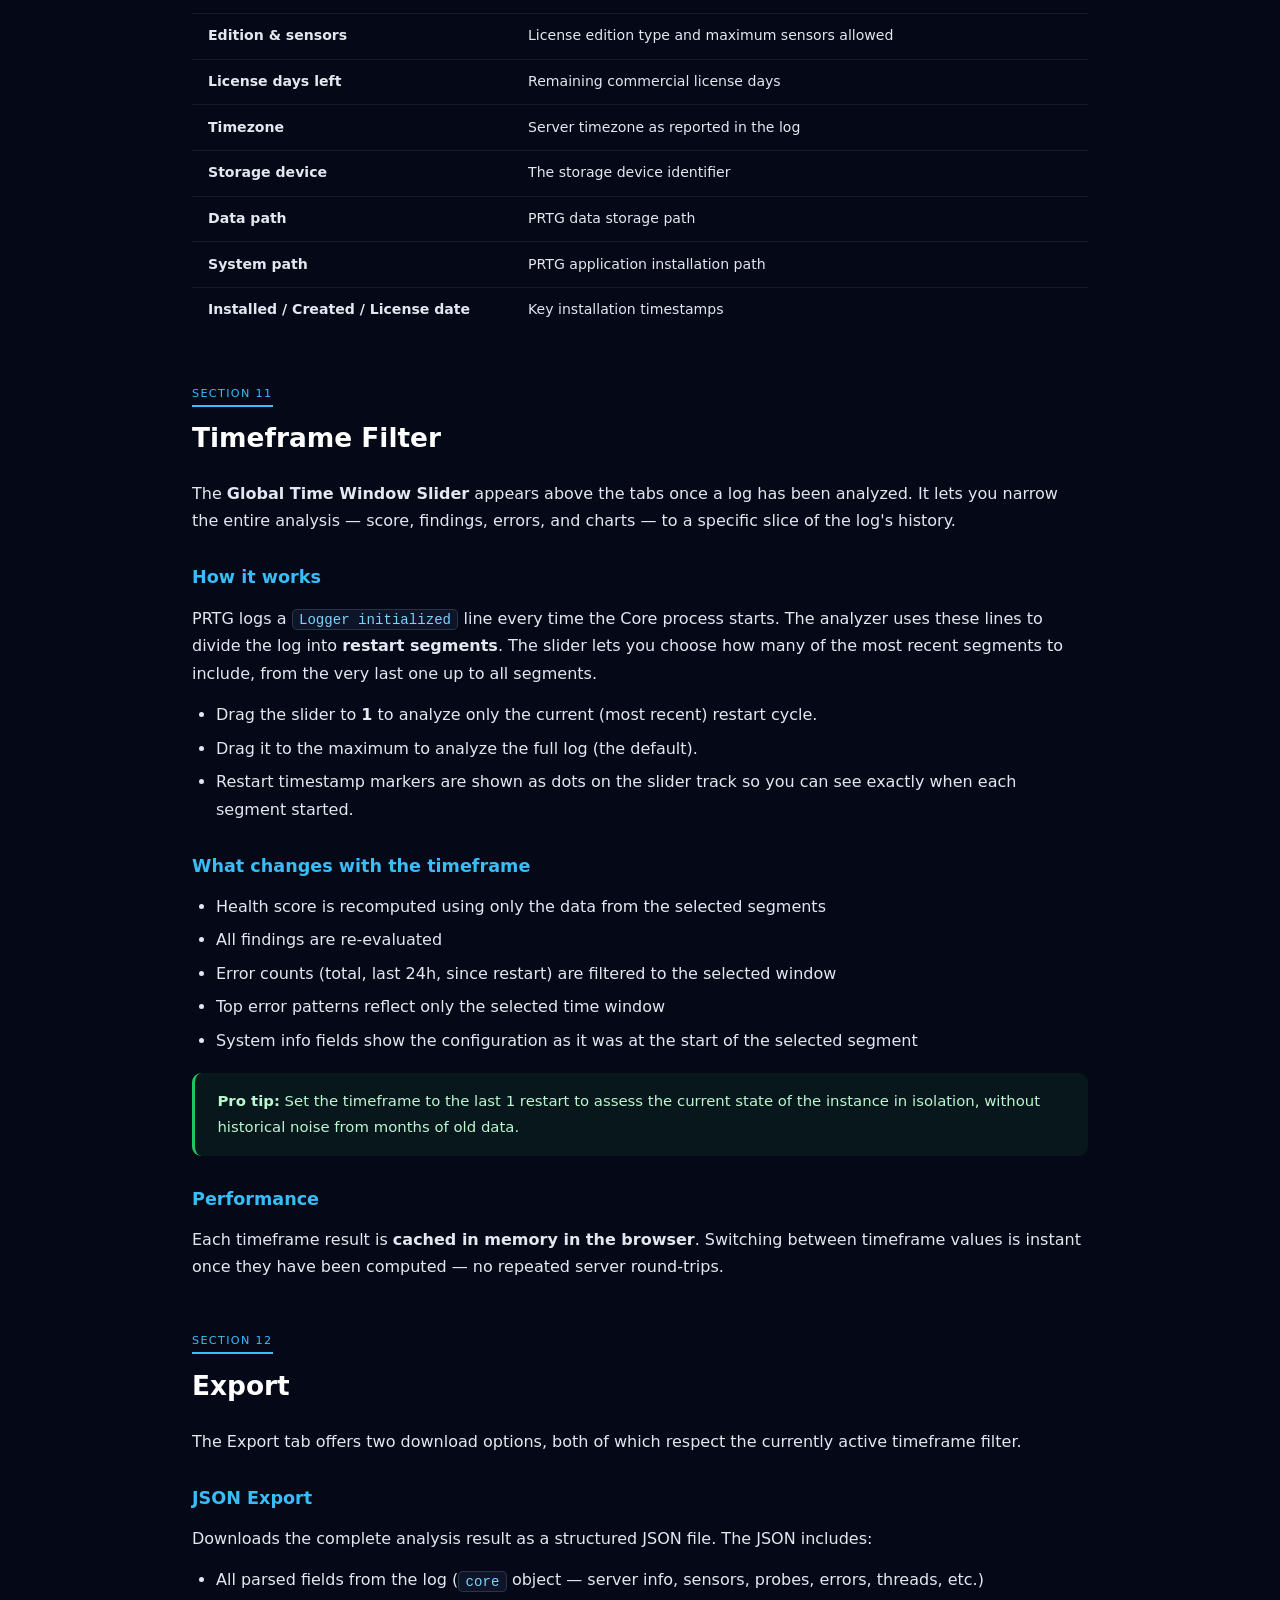
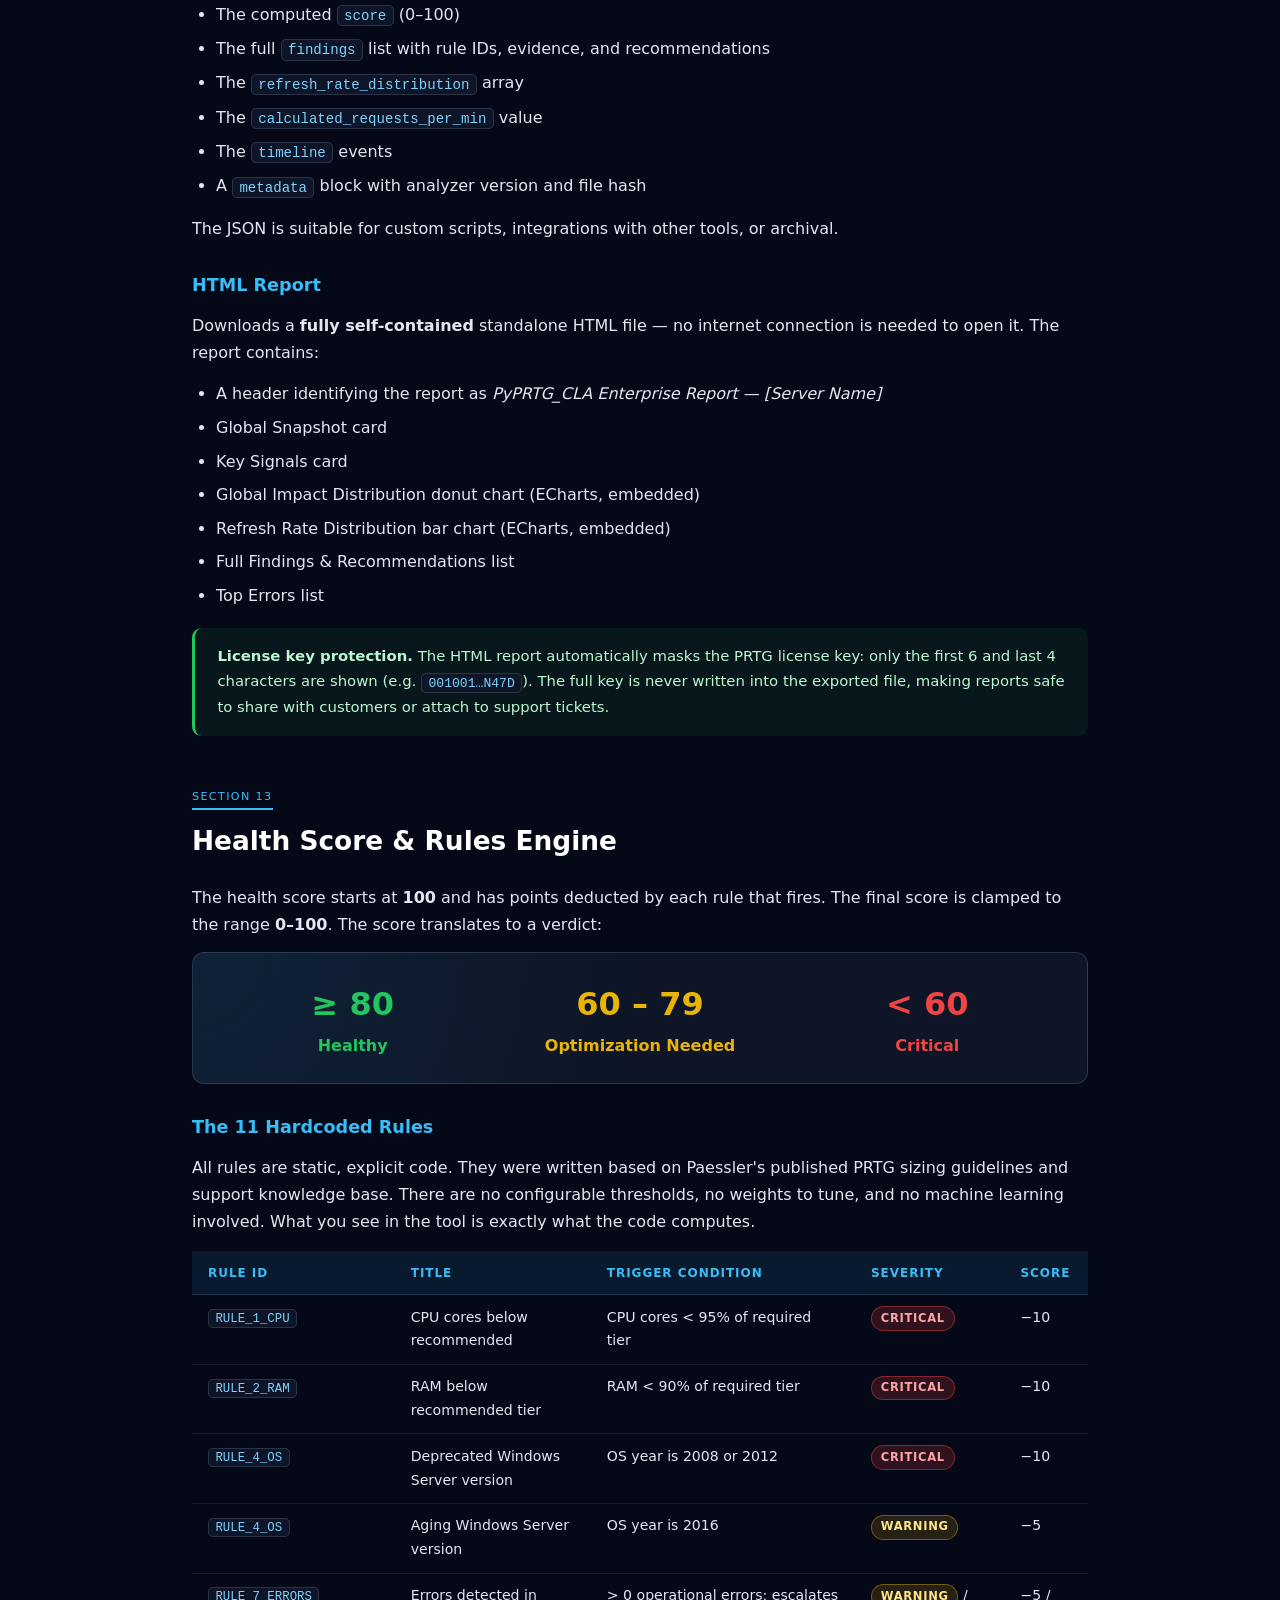
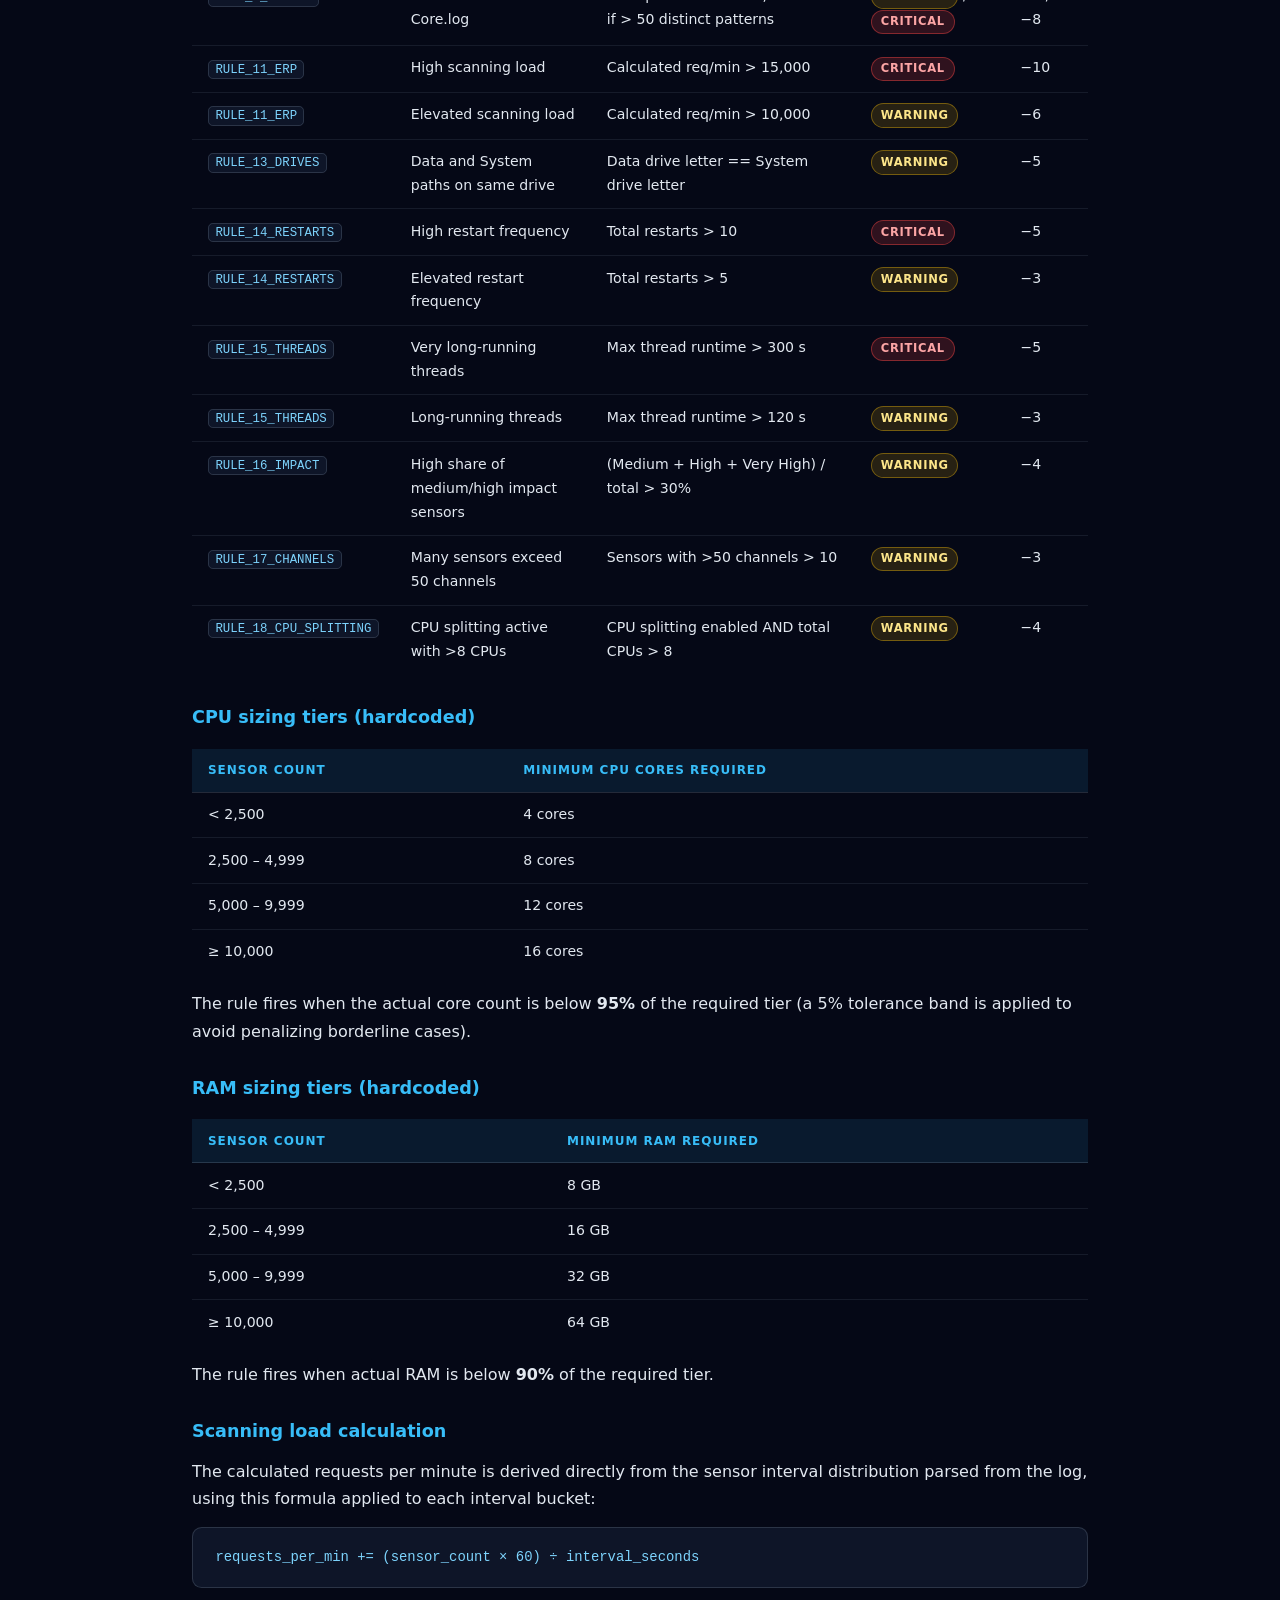
==== commit b13f3986: "docs: add screenshots and finalize 1.5.7 packaging Made-with: Cursor" ====
--- a/manual.html
+++ b/manual.html
@@ -452,6 +452,13 @@
 
     <p>There is no installation step. The entire application ships as a single file:</p>
     <pre>PyPRTG_CLA.exe</pre>
+
+    <p>After starting the EXE and opening <code>http://127.0.0.1:8077</code>, you should see the simple start screen with the upload area:</p>
+    <p>
+        <img src="images/start-screen.png"
+             alt="Start screen with Core.log upload area"
+             style="max-width:100%;border-radius:0.75rem;border:1px solid var(--border);" />
+    </p>
 
     <h3 class="sub-title">Starting the application</h3>
     <ol class="steps">
@@ -563,6 +570,11 @@
     <h2 class="section-title">Tab: Overview</h2>
 
     <p>The Overview tab is the landing view after a successful analysis. It provides a full at-a-glance picture of the PRTG instance.</p>
+    <p>
+        <img src="images/overview-tab.png"
+             alt="Overview tab with health score and charts"
+             style="max-width:100%;border-radius:0.75rem;border:1px solid var(--border);" />
+    </p>
 
     <h3 class="sub-title">View toggle (Now / Historical)</h3>
     <p>
@@ -682,6 +694,12 @@
         The Findings tab lists every rule that triggered during the analysis of this log. Only rules that
         actually fire are shown — if your instance has no issues in a particular area, that rule is simply
         absent from the list.
+    </p>
+
+    <p>
+        <img src="images/findings-tab.png"
+             alt="Findings tab with rule cards"
+             style="max-width:100%;border-radius:0.75rem;border:1px solid var(--border);" />
     </p>
 
     <p>Each finding card shows:</p>
@@ -1231,7 +1249,7 @@
     </p>
 
     <h3 class="sub-title">5. Version-keyed cache invalidation</h3>
-    <p>
+        <p>
         Analysis results are cached to disk keyed on two factors: the SHA-256 hash of the uploaded file
         <em>and</em> the analyzer version string (<code>1.5.7</code>). Upgrading to a new version of
         PyPRTG_CLA automatically invalidates all existing cached results and forces a fresh analysis —
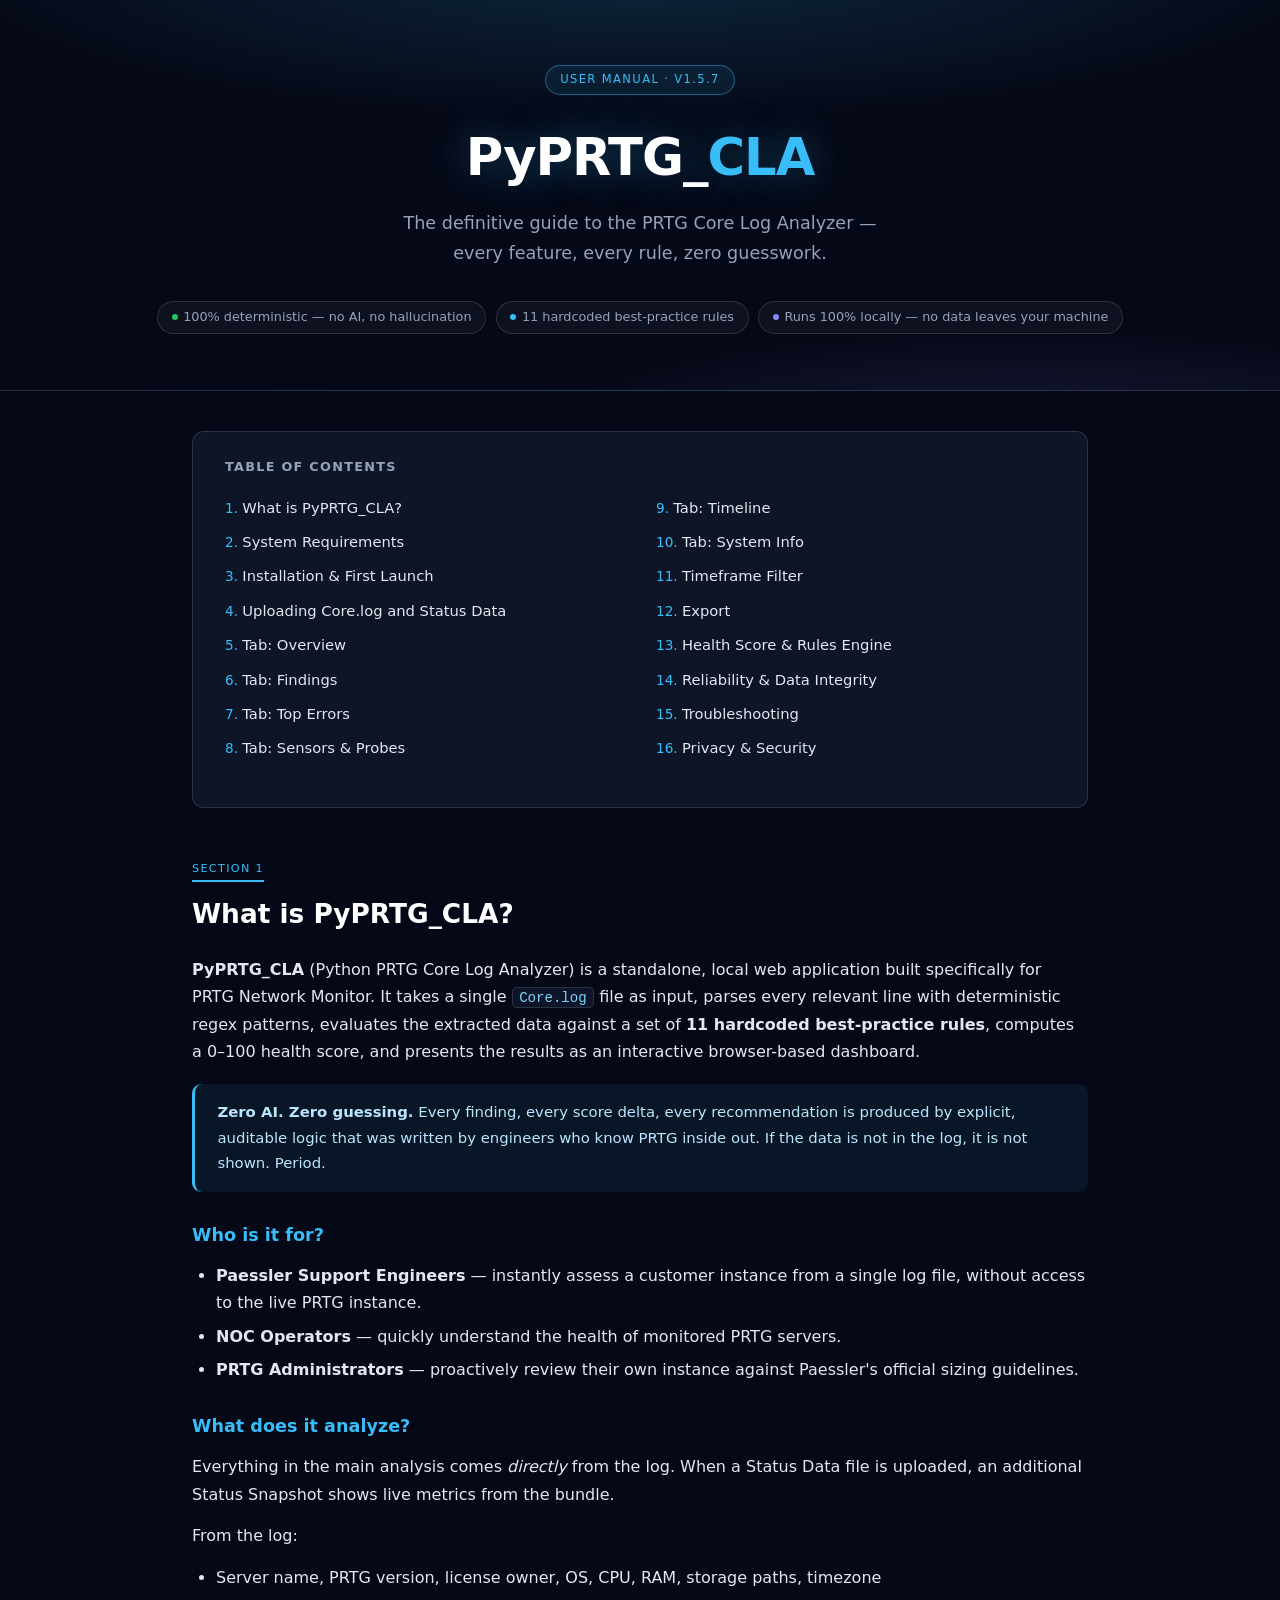
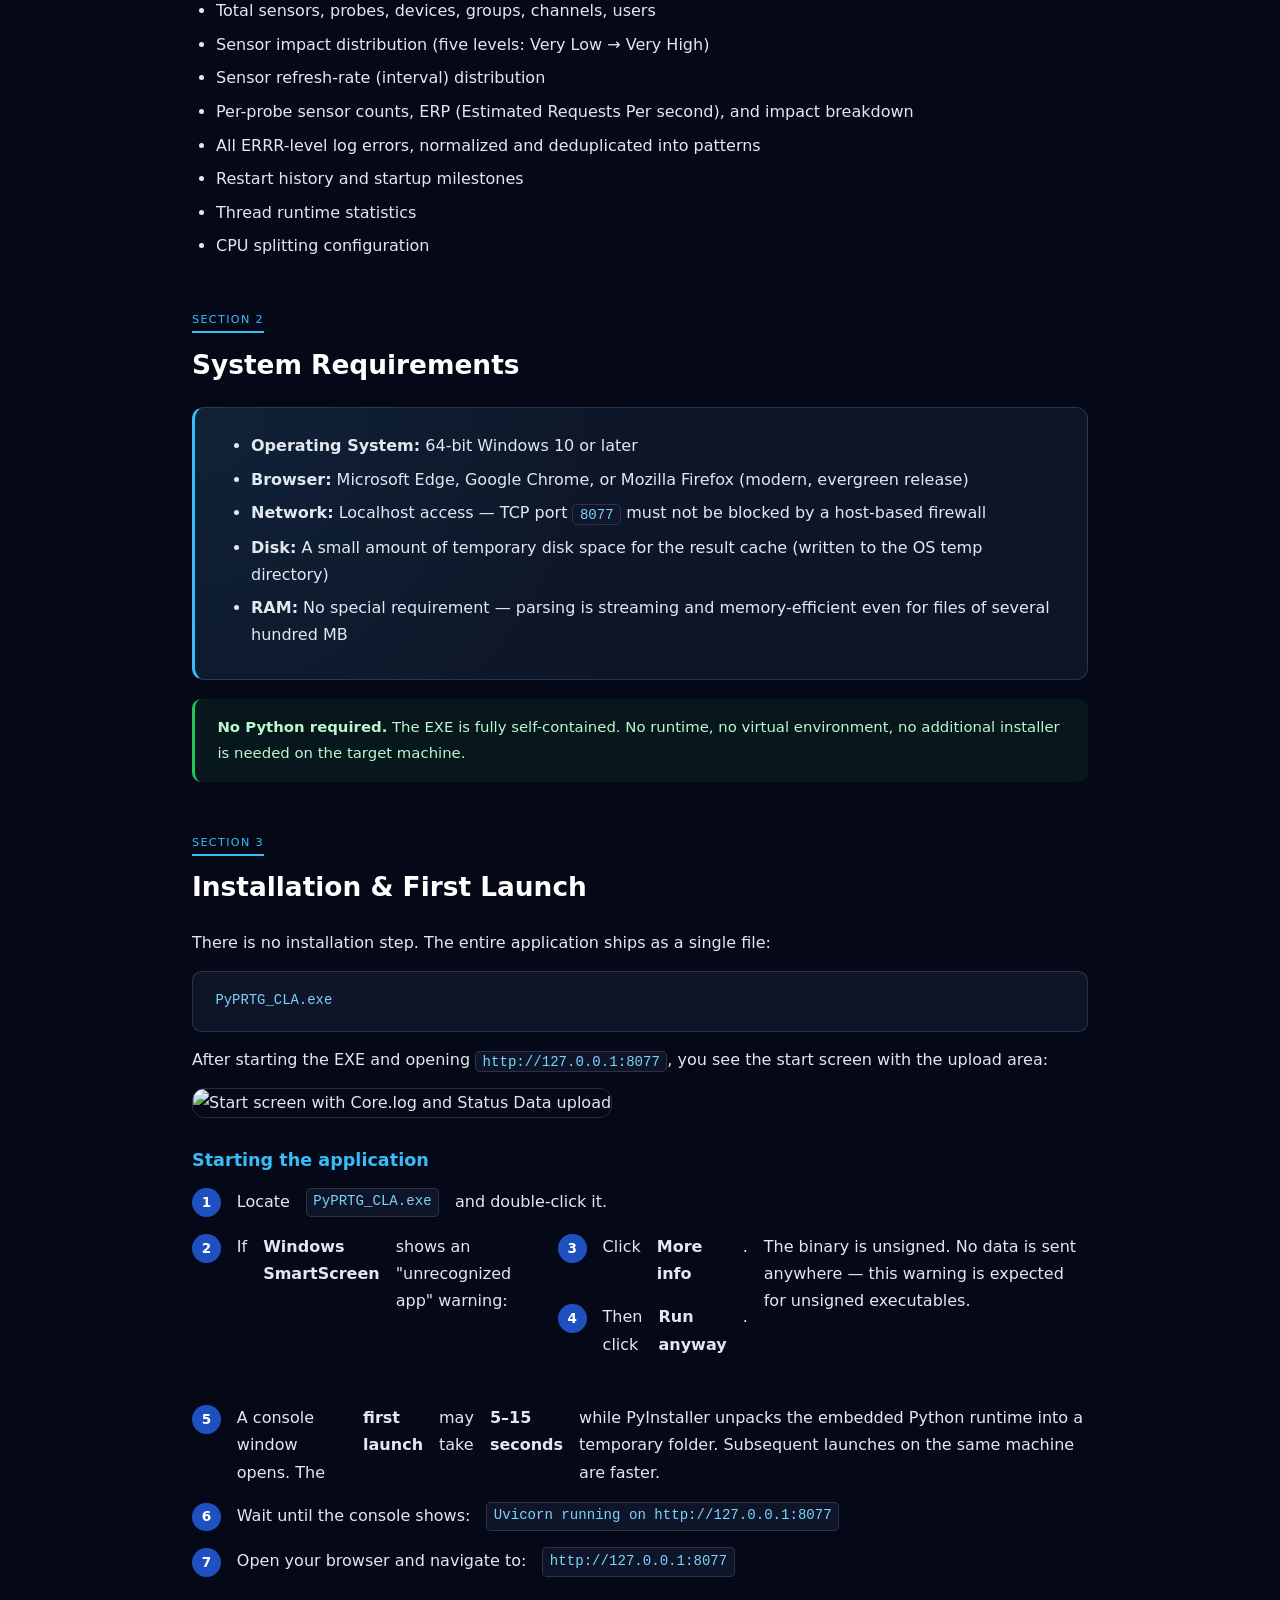
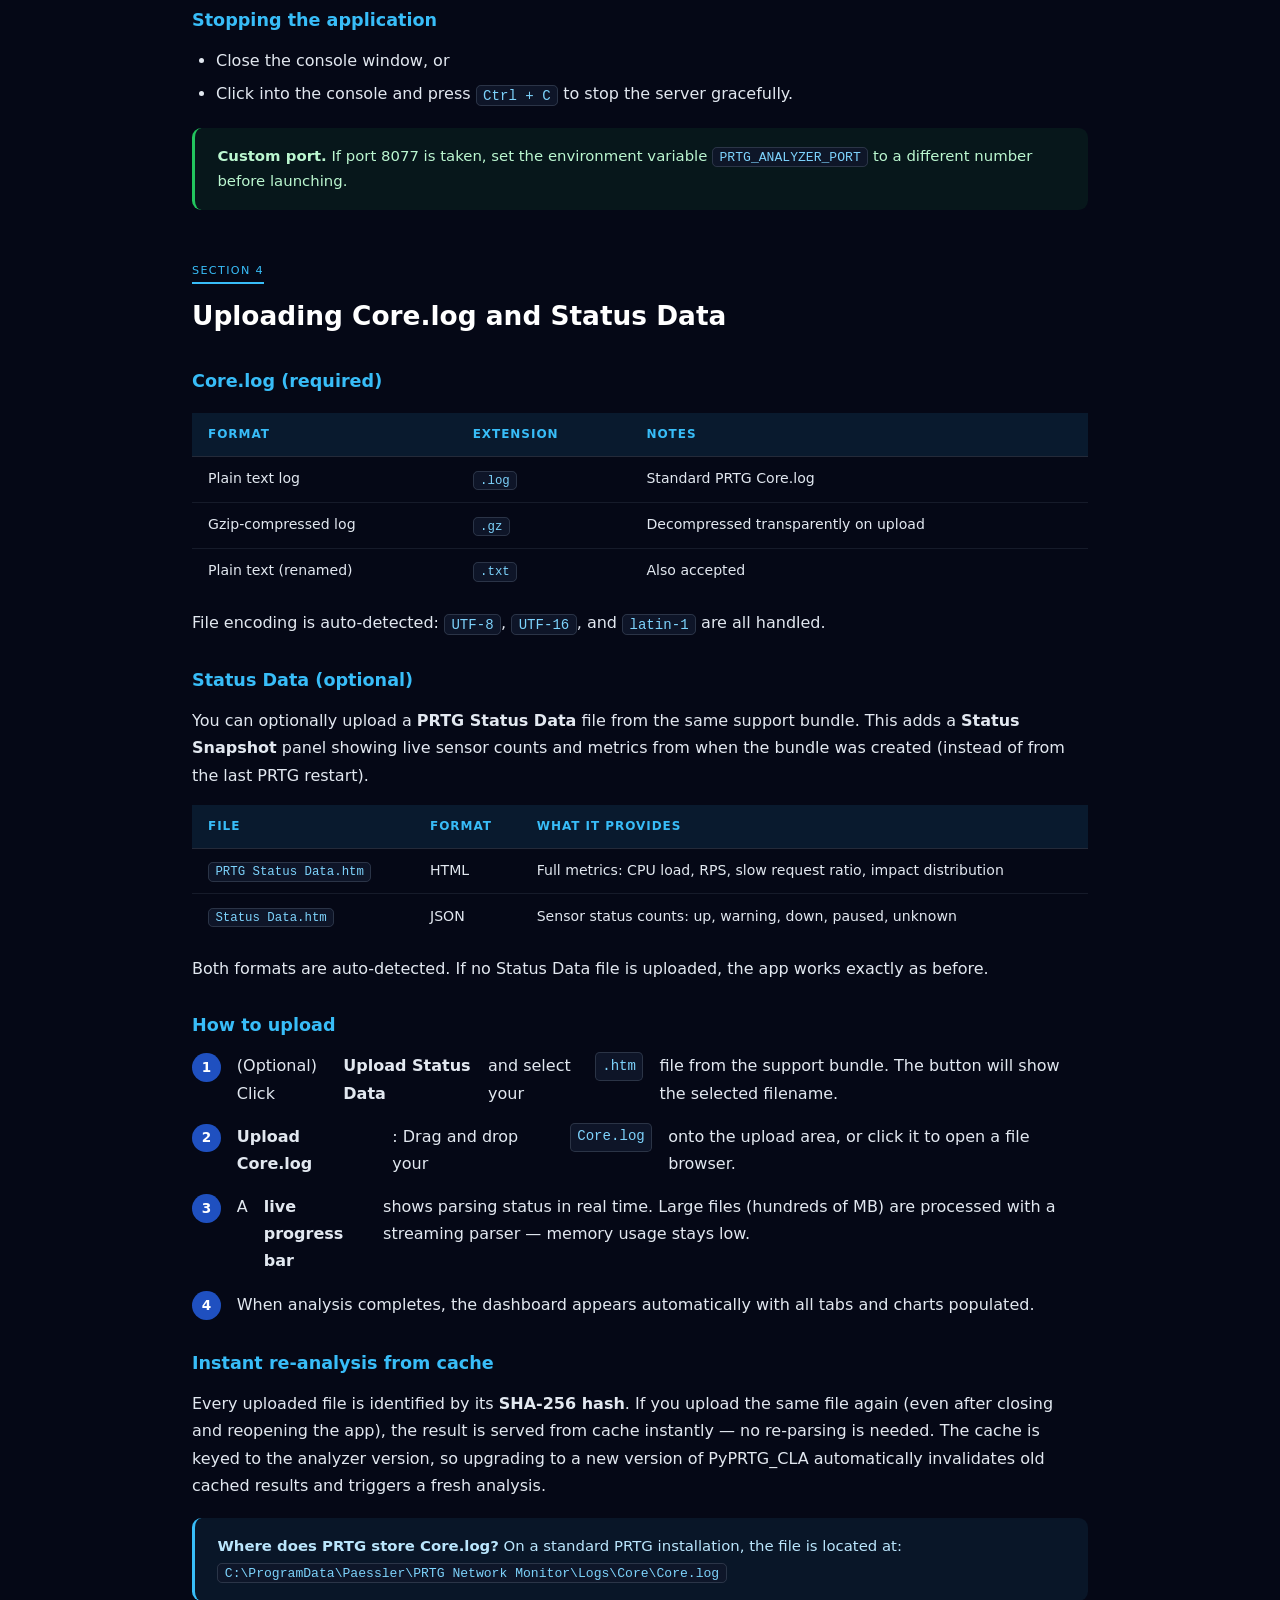
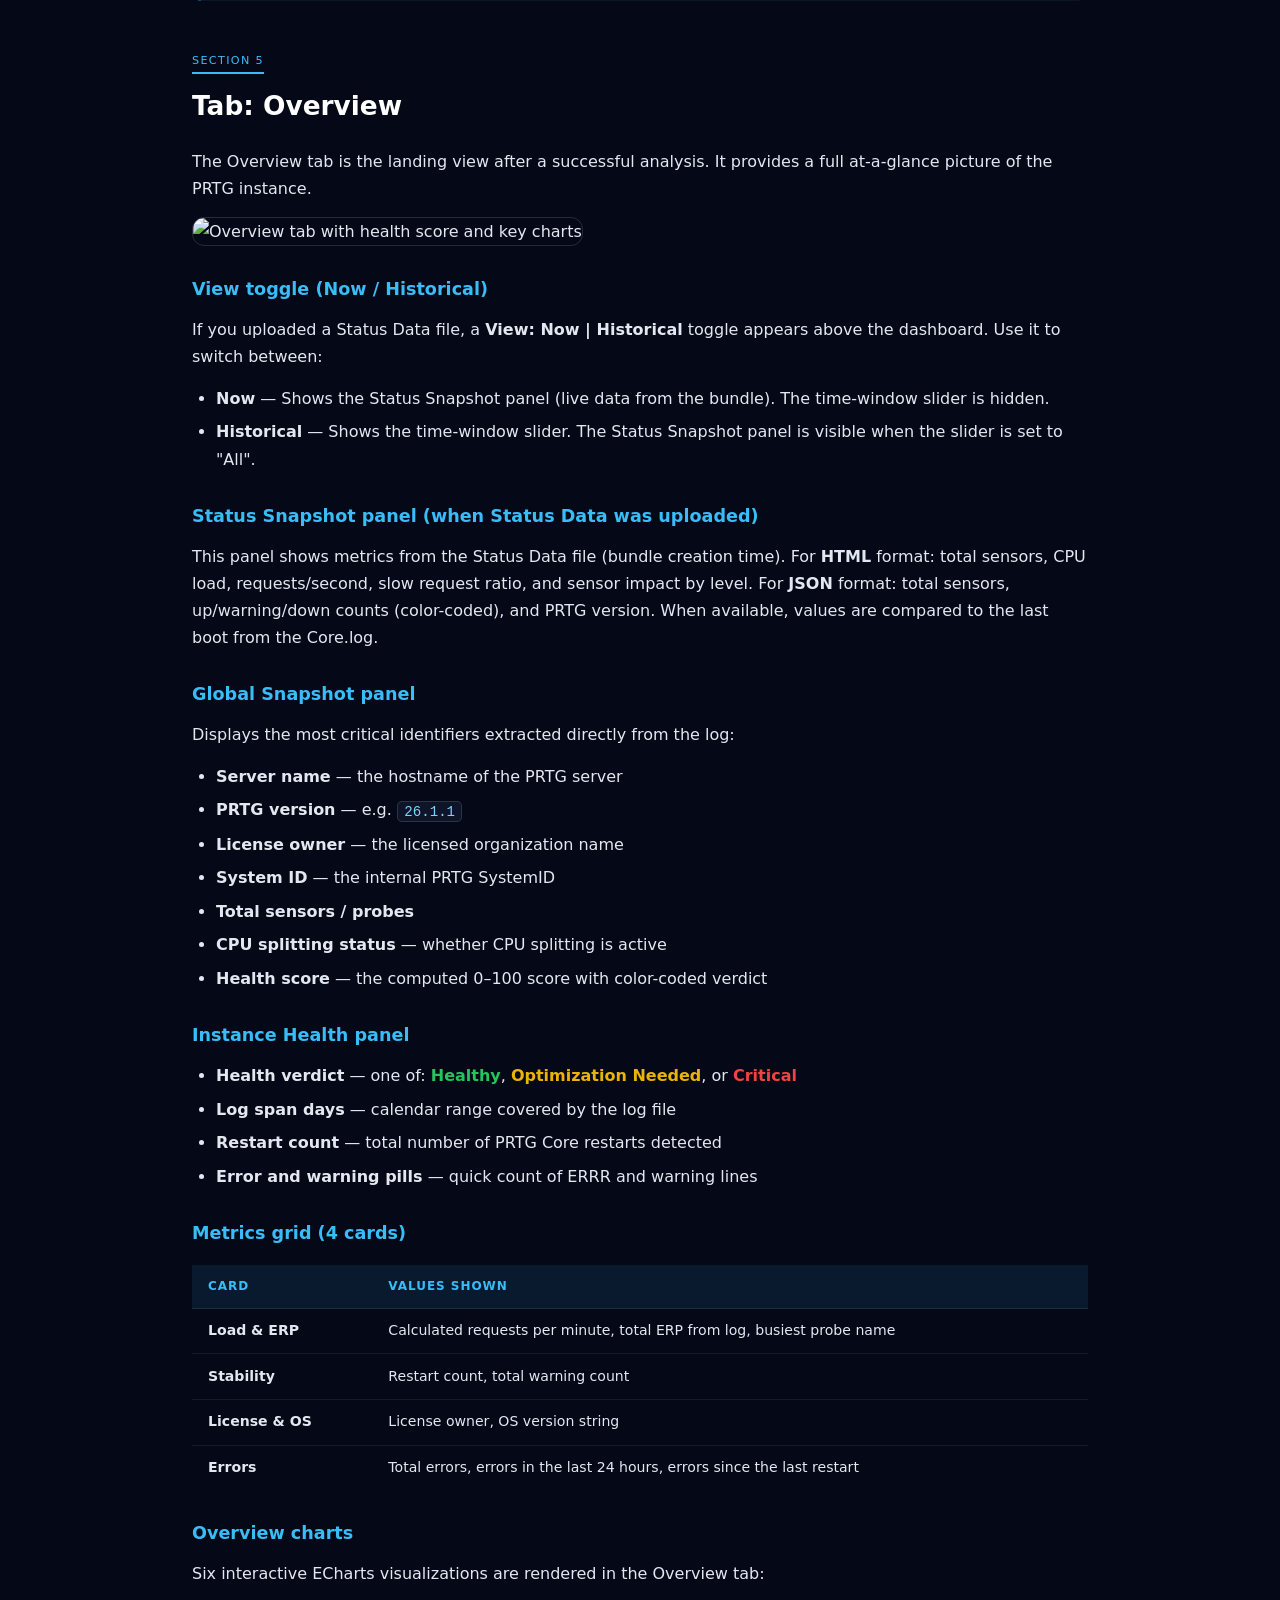
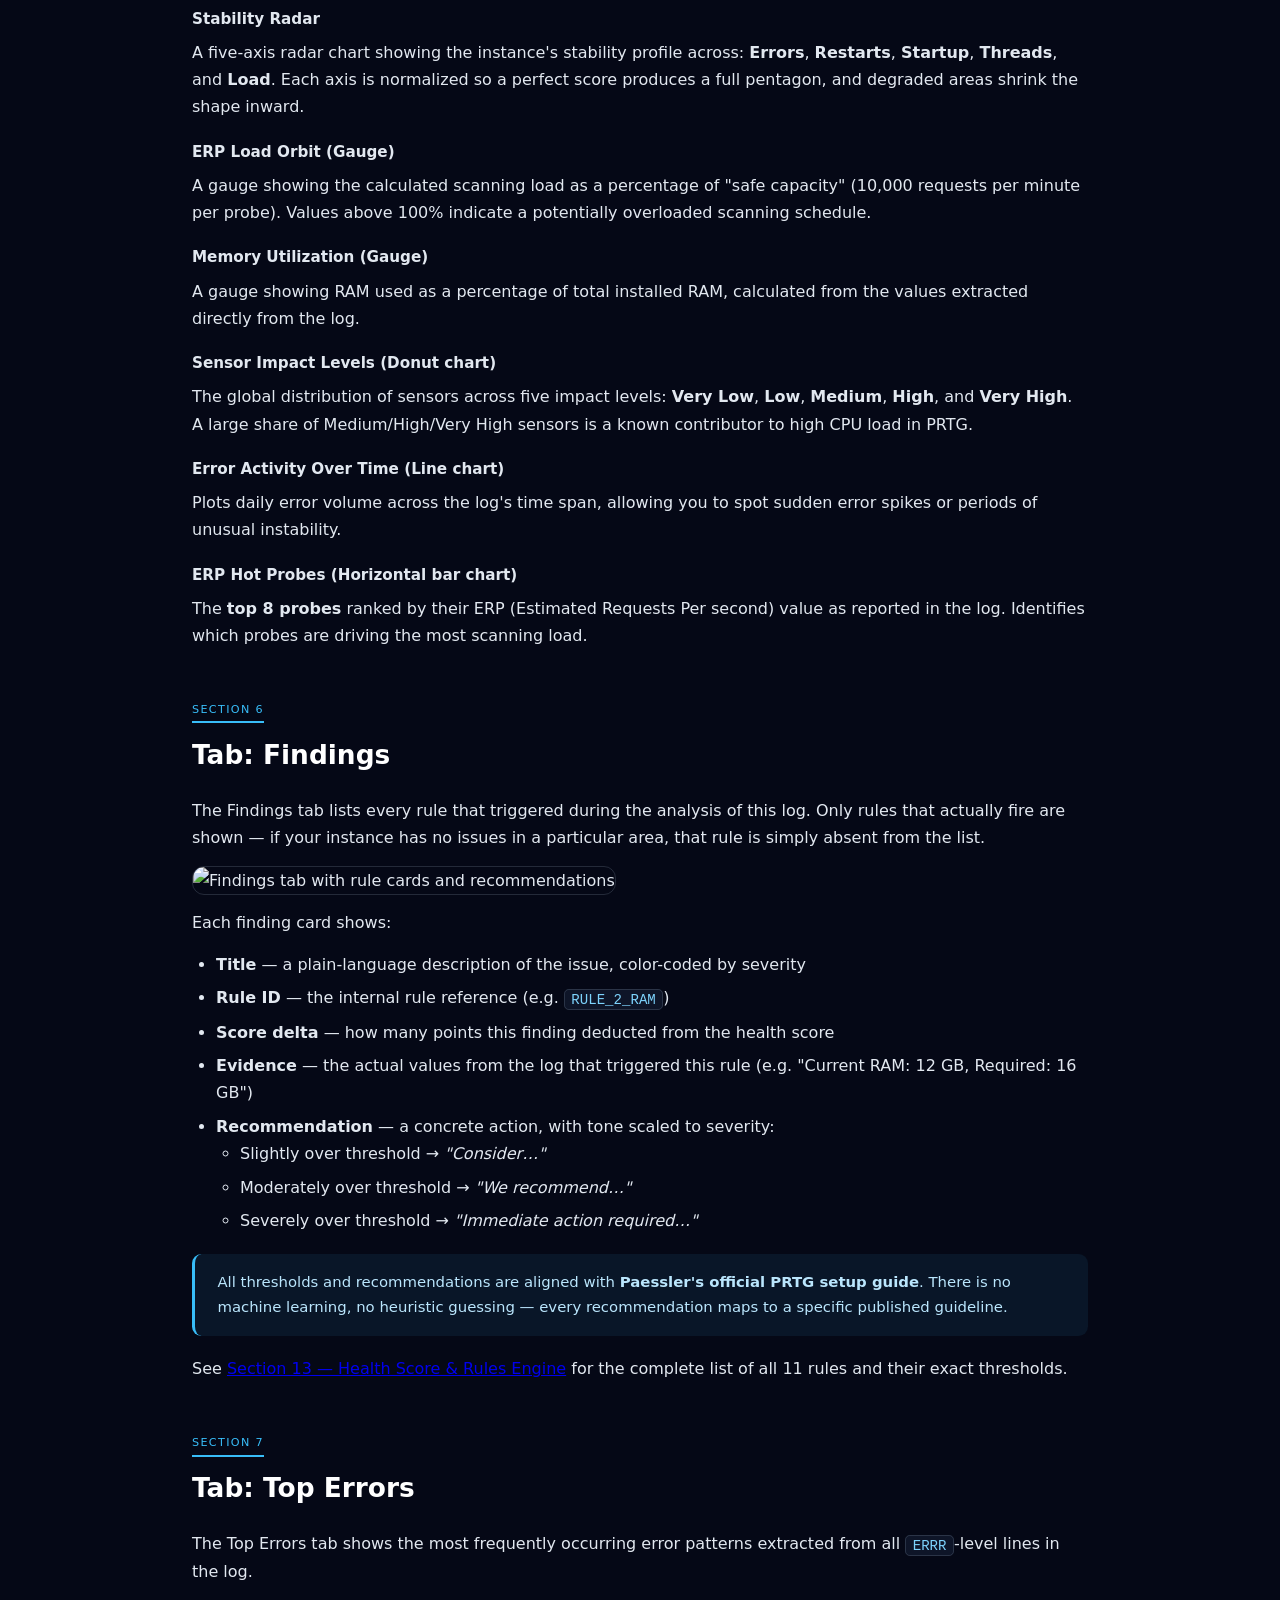
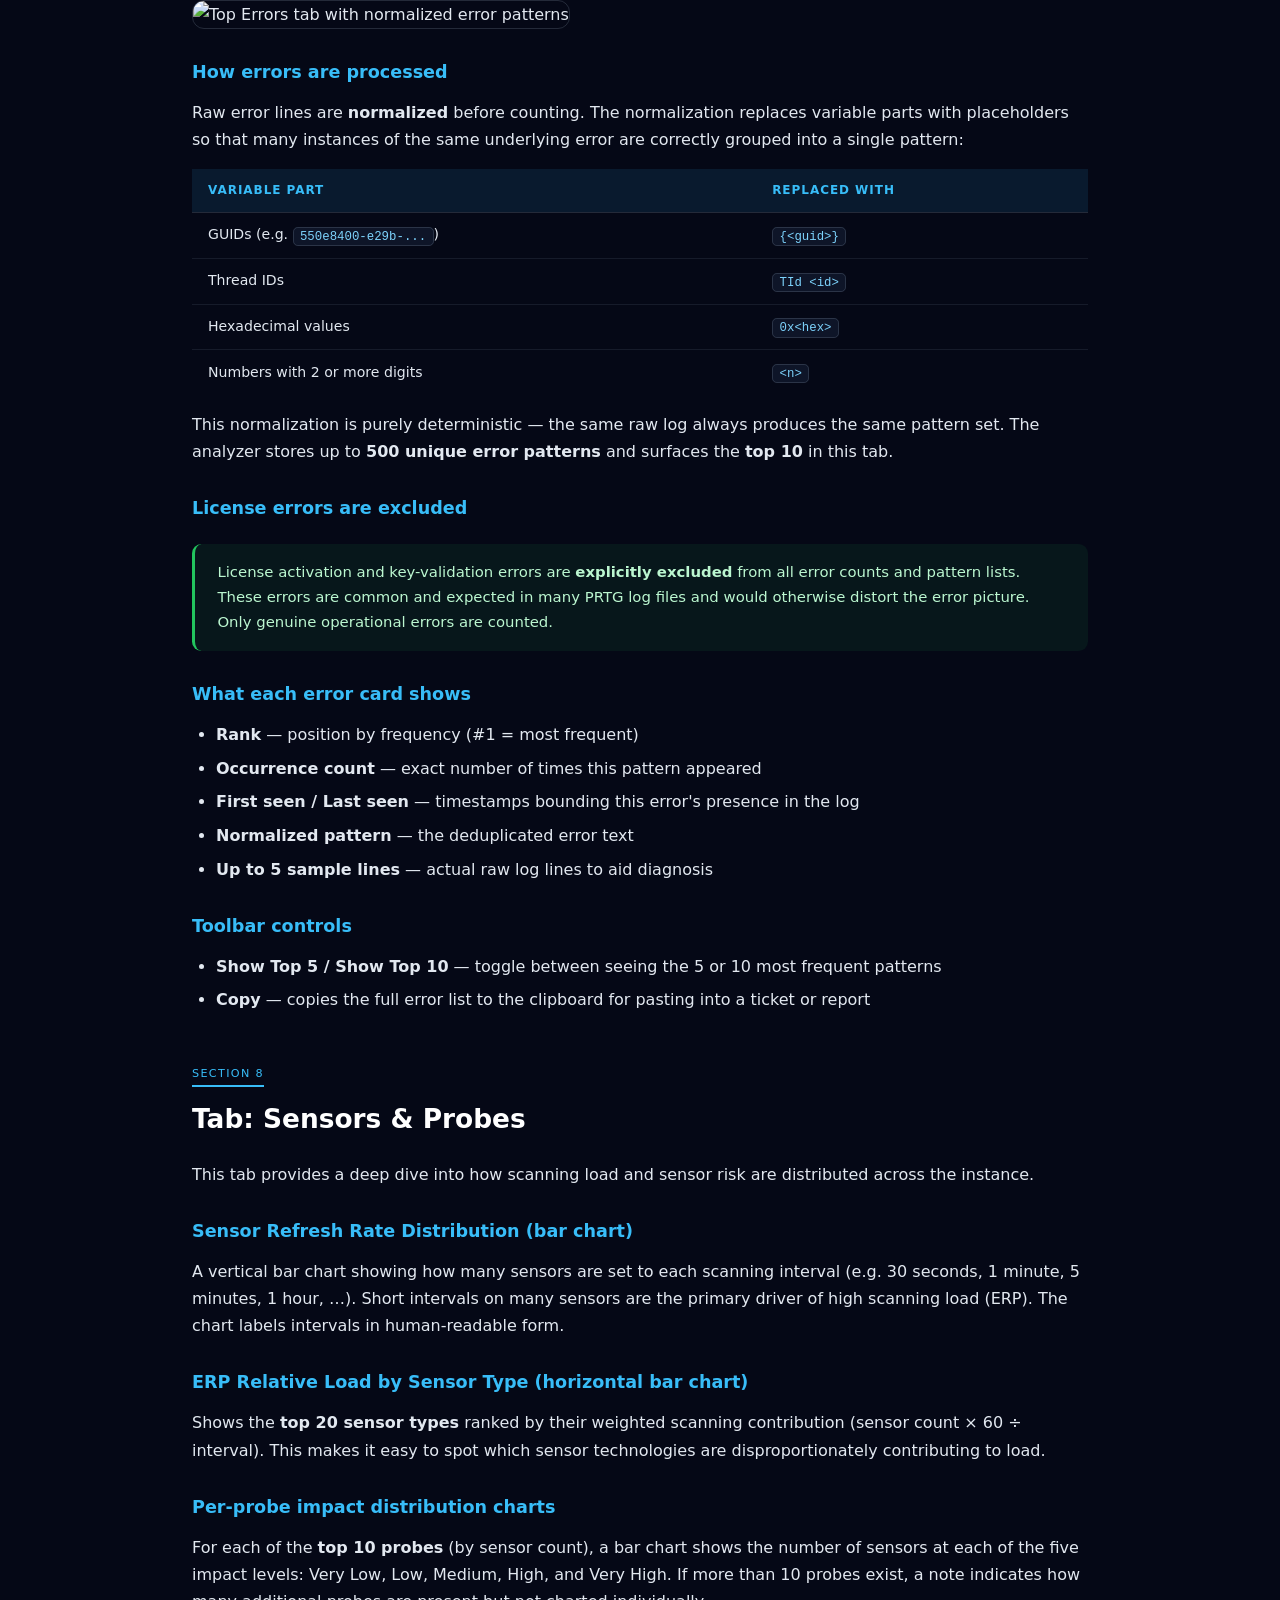
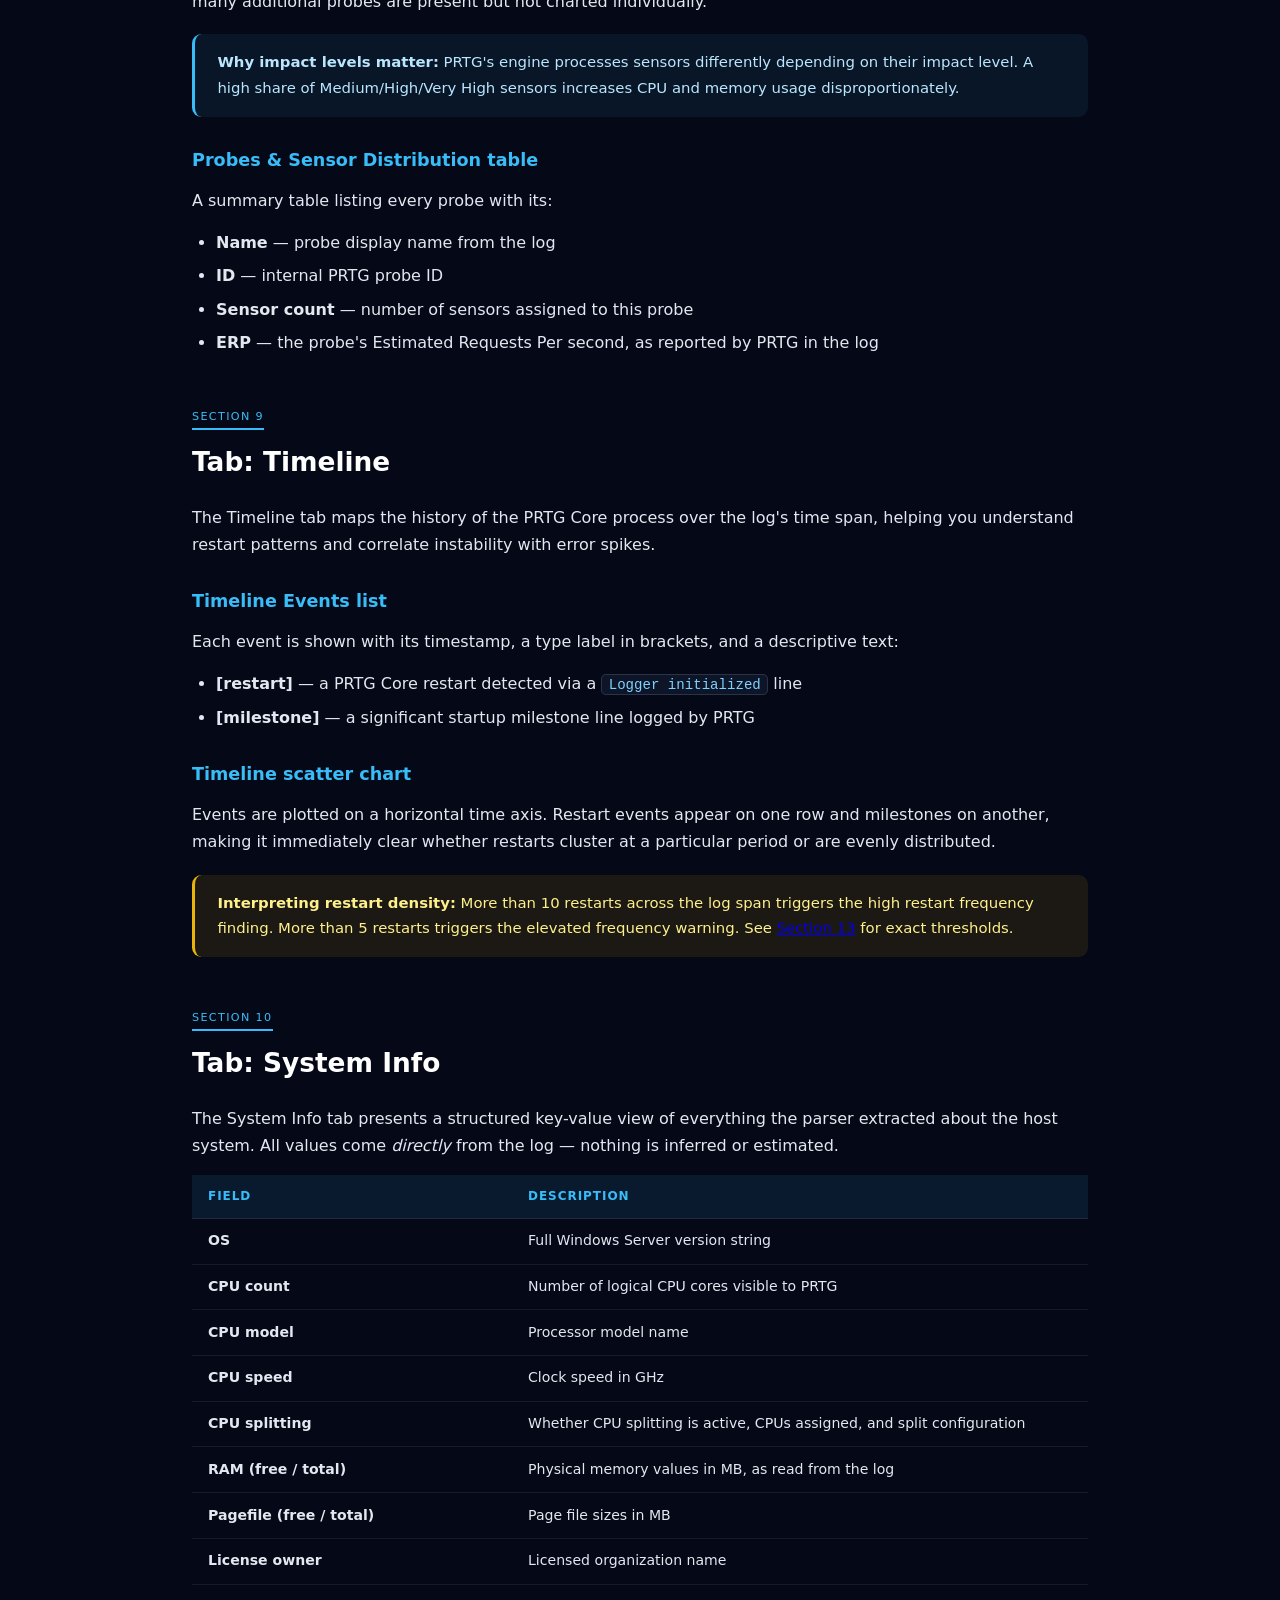
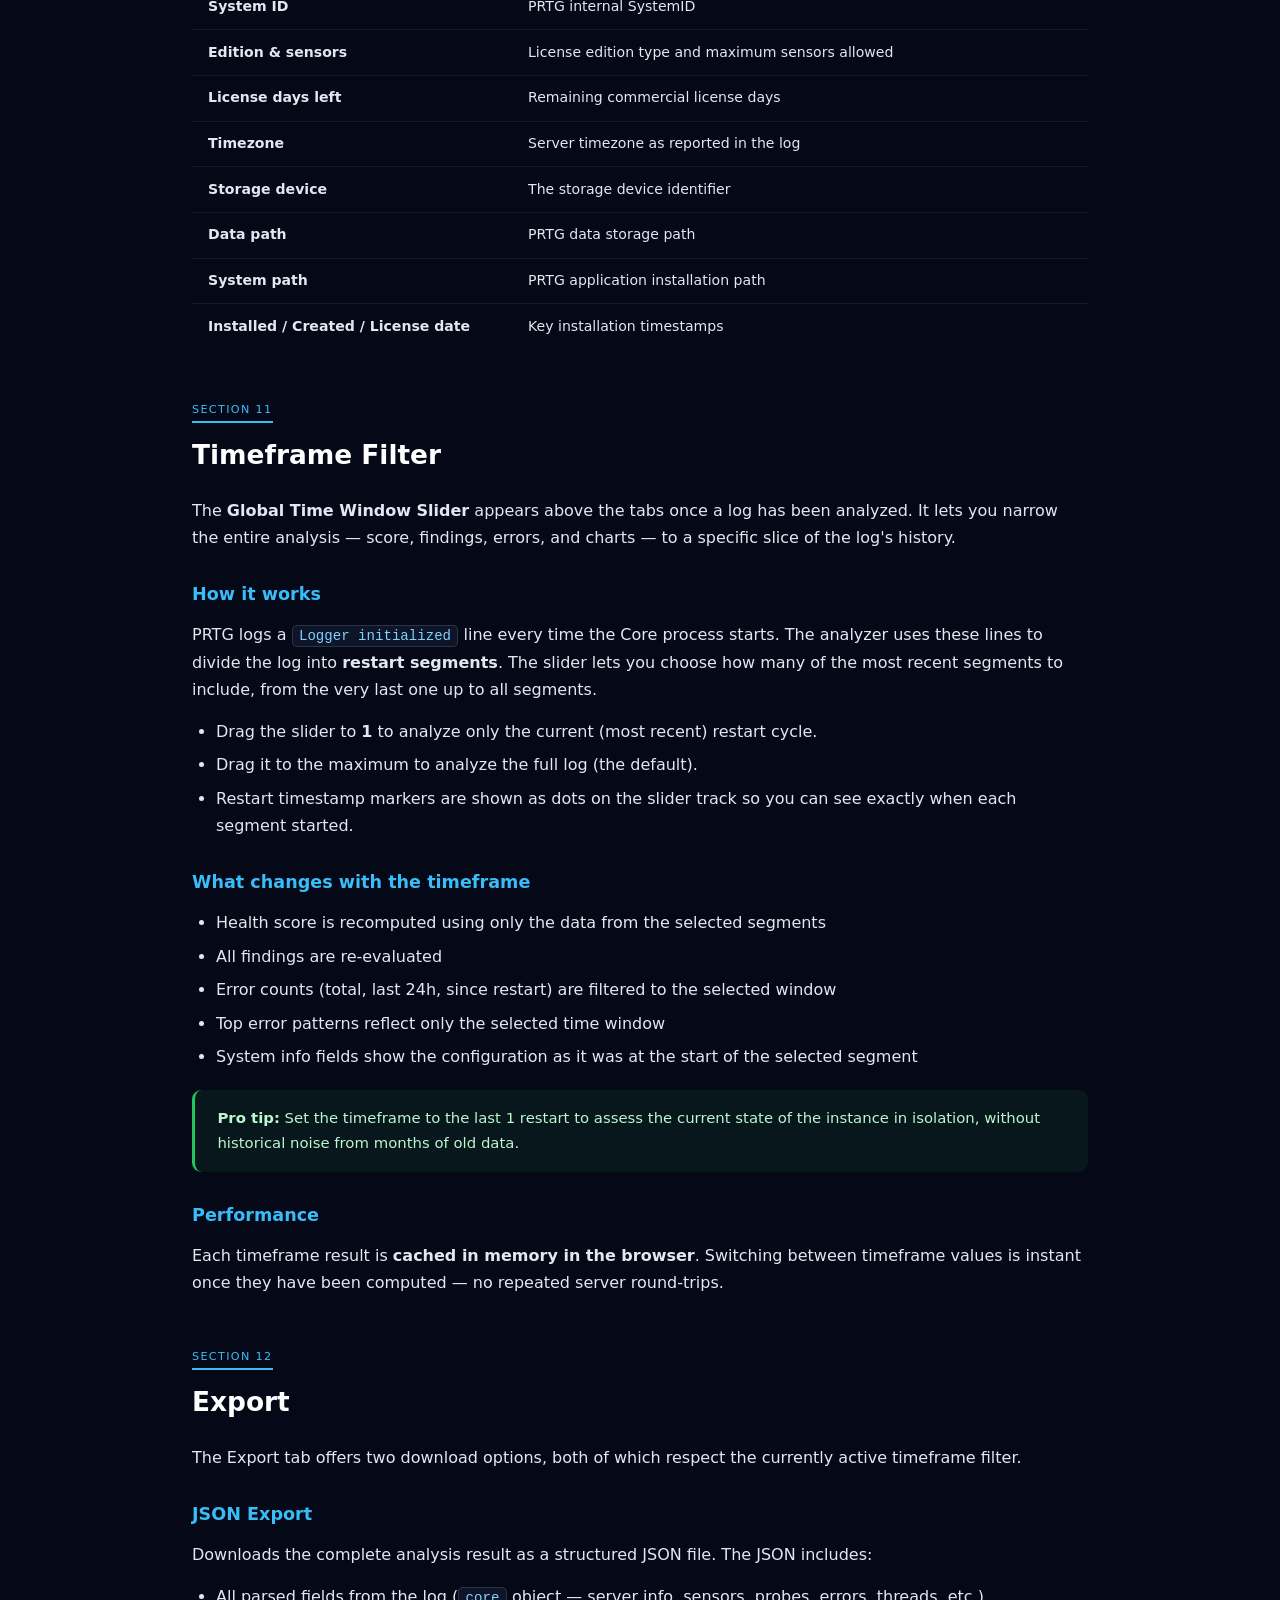
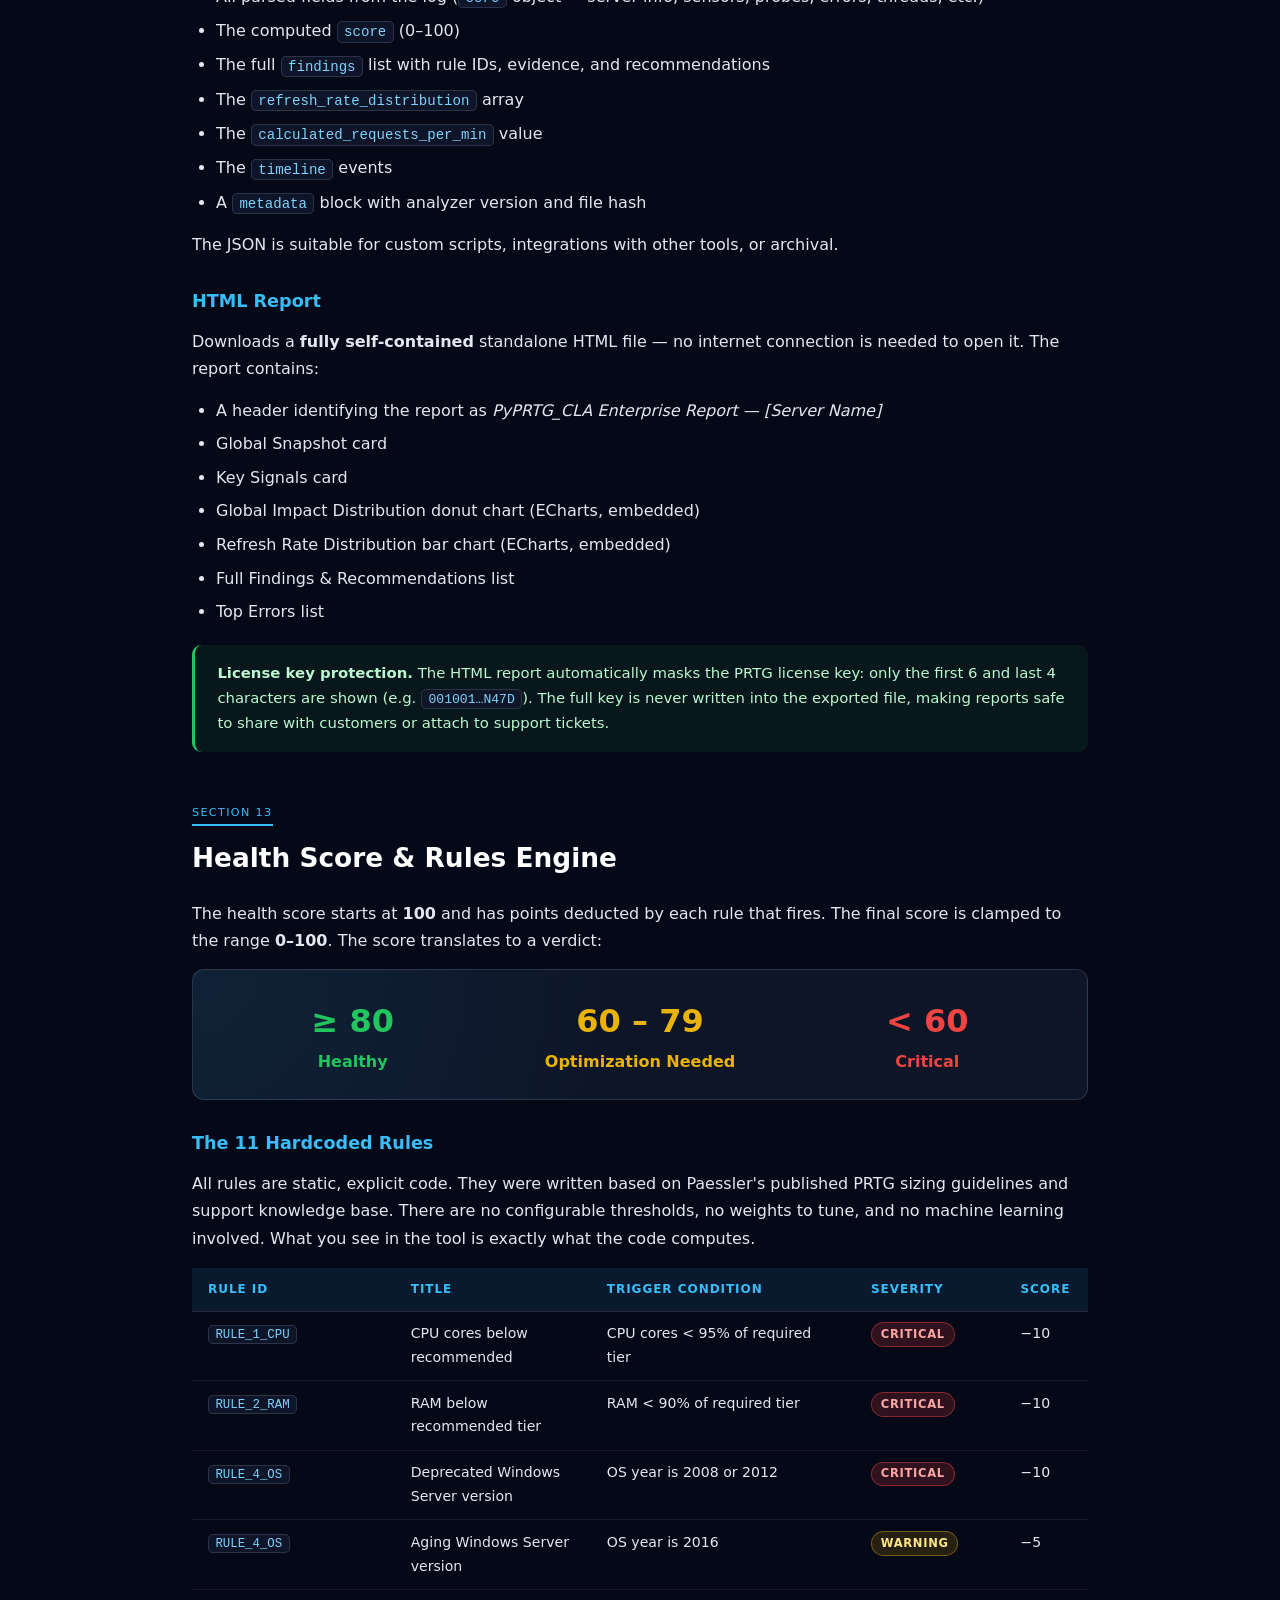
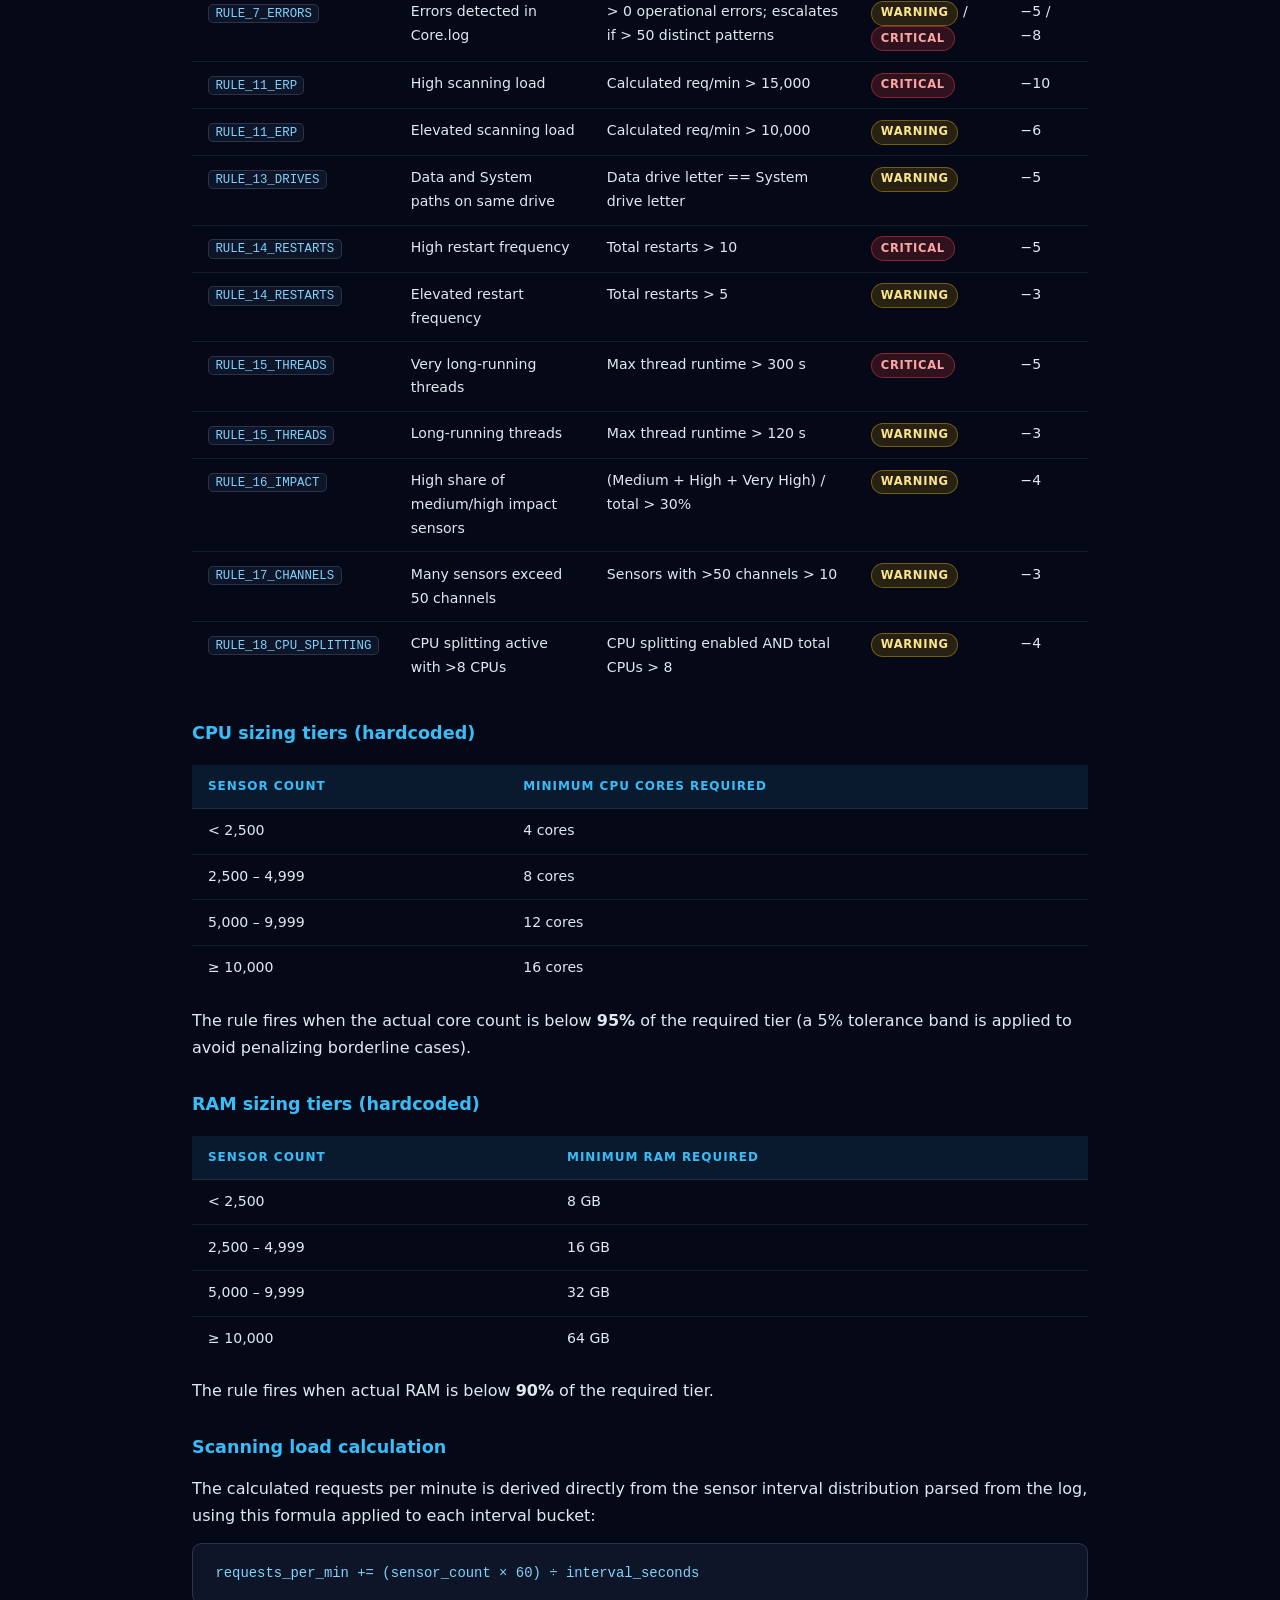
==== commit 7bf2aec2: "feat: parse German Status Data HTML Made-with: Cursor" ====
--- a/manual.html
+++ b/manual.html
@@ -453,10 +453,10 @@
     <p>There is no installation step. The entire application ships as a single file:</p>
     <pre>PyPRTG_CLA.exe</pre>
 
-    <p>After starting the EXE and opening <code>http://127.0.0.1:8077</code>, you should see the simple start screen with the upload area:</p>
-    <p>
-        <img src="images/start-screen.png"
-             alt="Start screen with Core.log upload area"
+    <p>After starting the EXE and opening <code>http://127.0.0.1:8077</code>, you see the start screen with the upload area:</p>
+    <p>
+        <img src="images/01-start-screen.png"
+             alt="Start screen with Core.log and Status Data upload"
              style="max-width:100%;border-radius:0.75rem;border:1px solid var(--border);" />
     </p>
 
@@ -571,8 +571,8 @@
 
     <p>The Overview tab is the landing view after a successful analysis. It provides a full at-a-glance picture of the PRTG instance.</p>
     <p>
-        <img src="images/overview-tab.png"
-             alt="Overview tab with health score and charts"
+        <img src="images/02-overview-tab.png"
+             alt="Overview tab with health score and key charts"
              style="max-width:100%;border-radius:0.75rem;border:1px solid var(--border);" />
     </p>
 
@@ -697,8 +697,8 @@
     </p>
 
     <p>
-        <img src="images/findings-tab.png"
-             alt="Findings tab with rule cards"
+        <img src="images/03-findings-tab.png"
+             alt="Findings tab with rule cards and recommendations"
              style="max-width:100%;border-radius:0.75rem;border:1px solid var(--border);" />
     </p>
 
@@ -736,6 +736,12 @@
     <p>
         The Top Errors tab shows the most frequently occurring error patterns extracted from all
         <code>ERRR</code>-level lines in the log.
+    </p>
+
+    <p>
+        <img src="images/04-top-errors-tab.png"
+             alt="Top Errors tab with normalized error patterns"
+             style="max-width:100%;border-radius:0.75rem;border:1px solid var(--border);" />
     </p>
 
     <h3 class="sub-title">How errors are processed</h3>
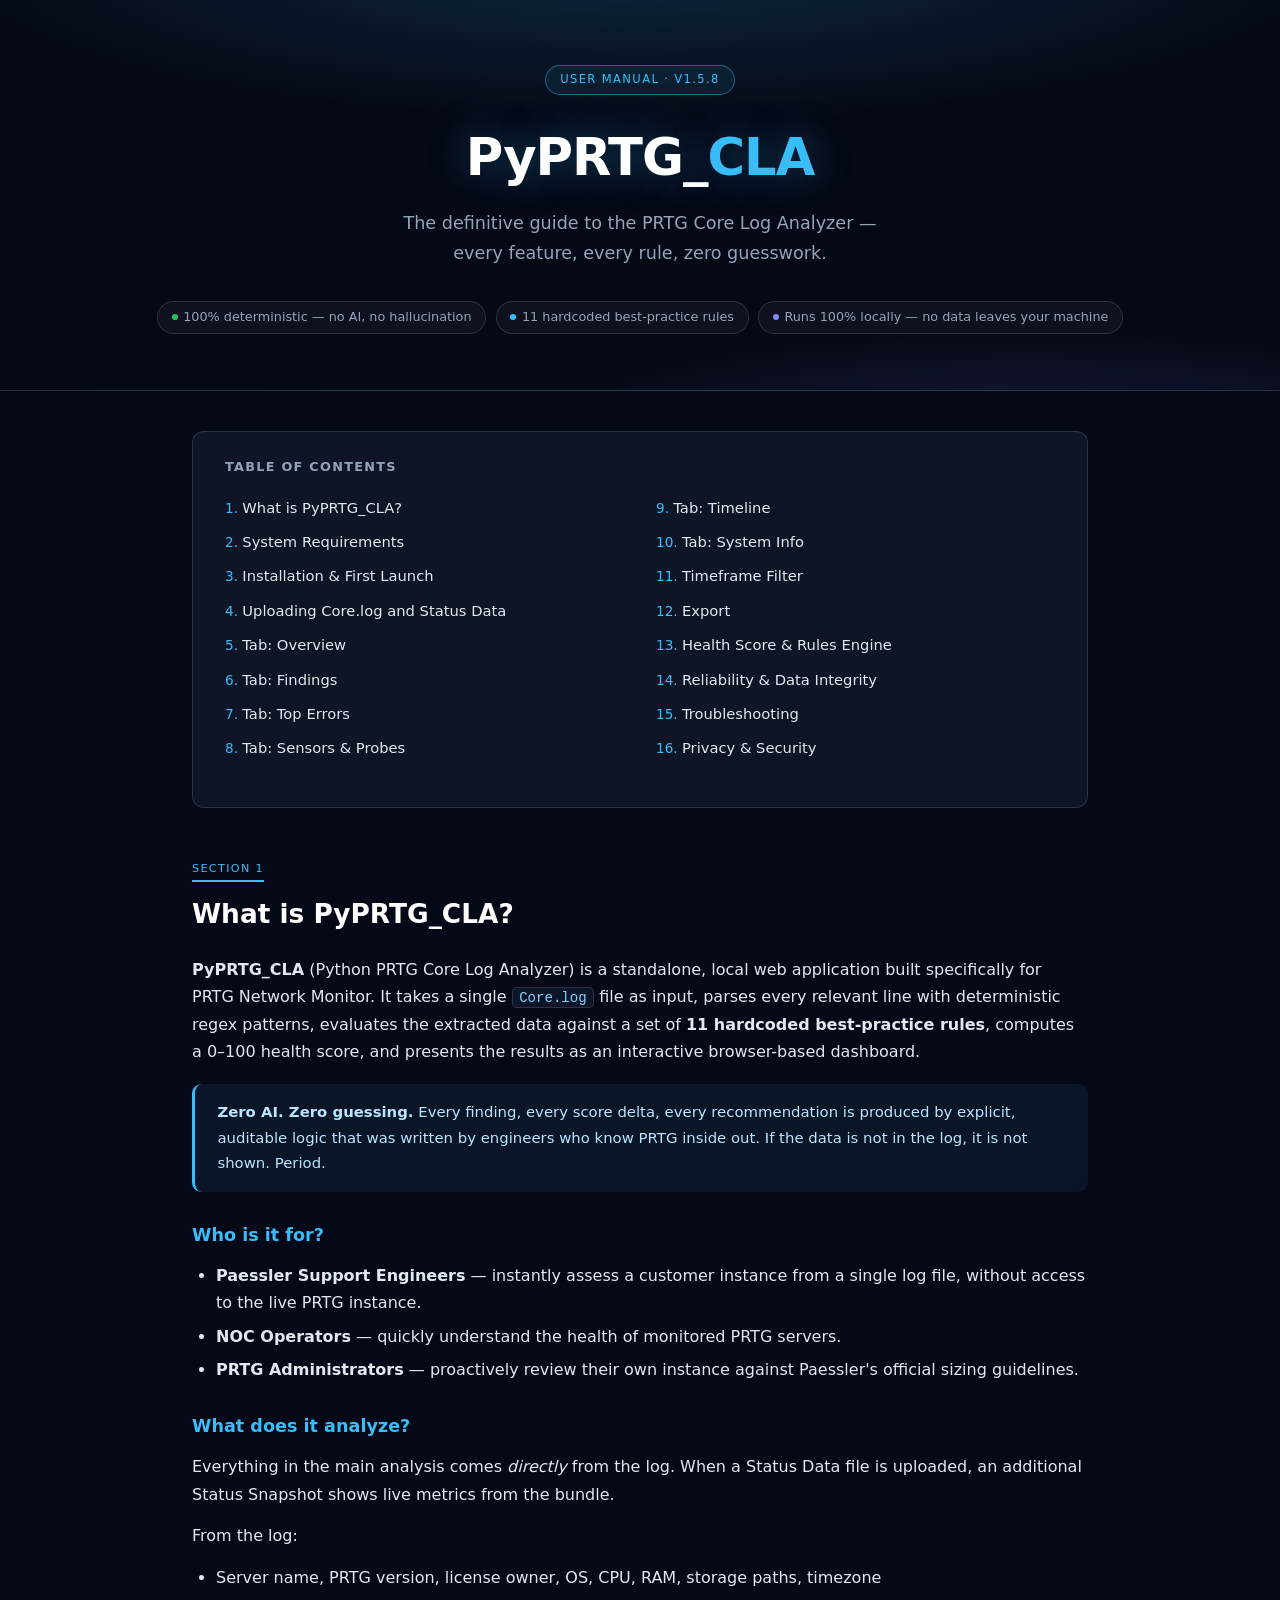
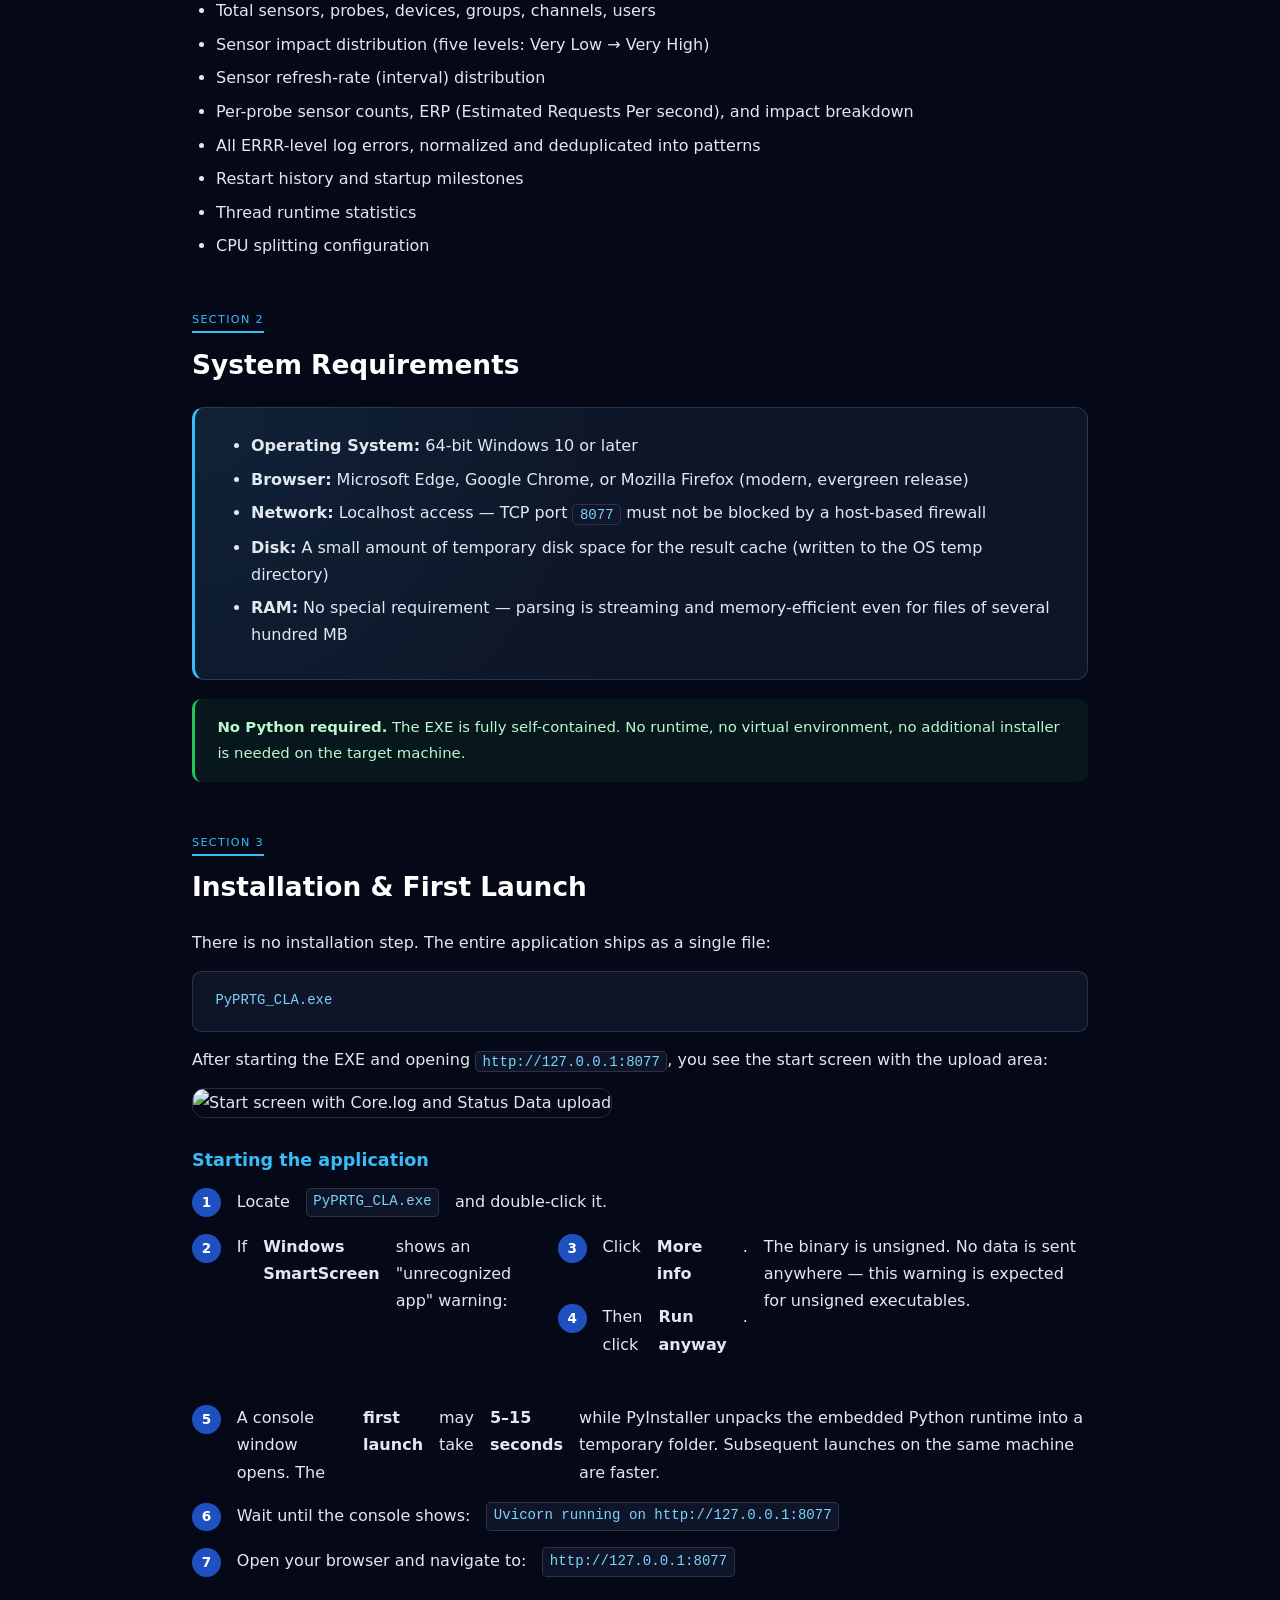
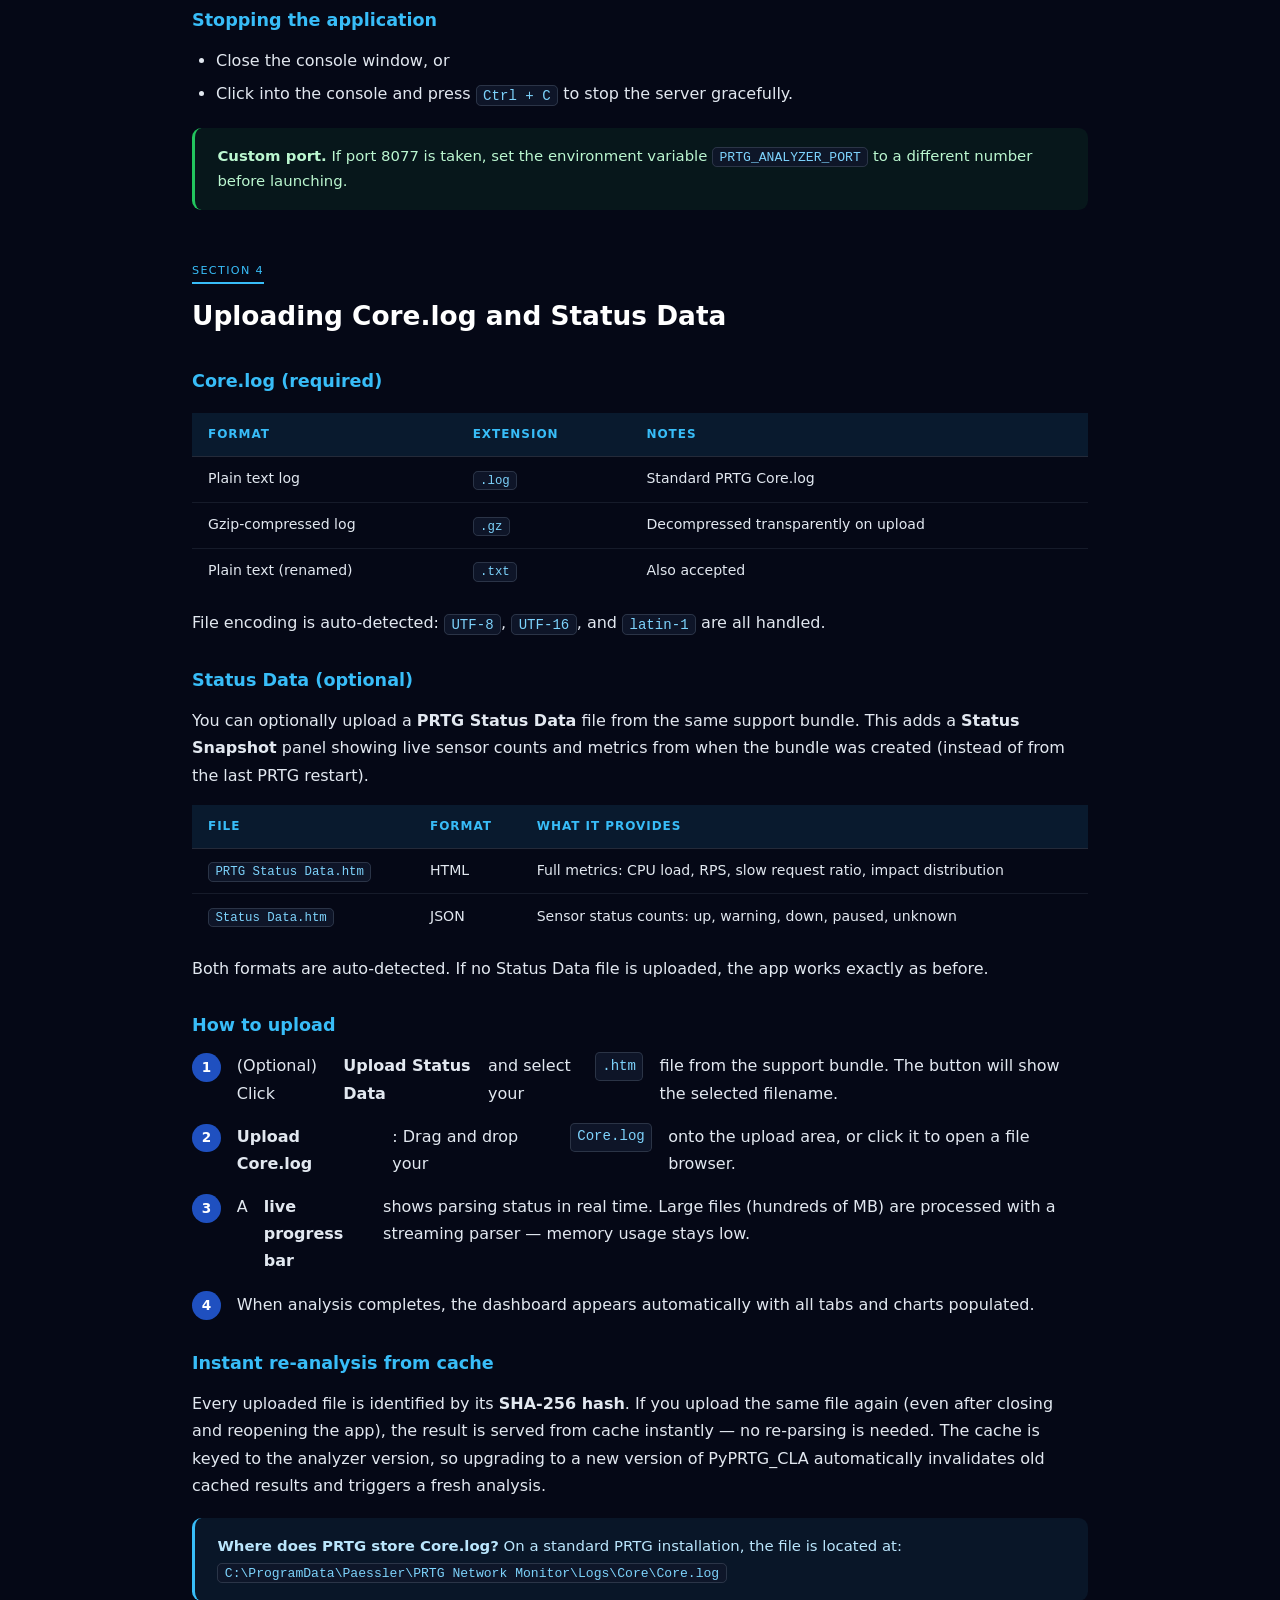
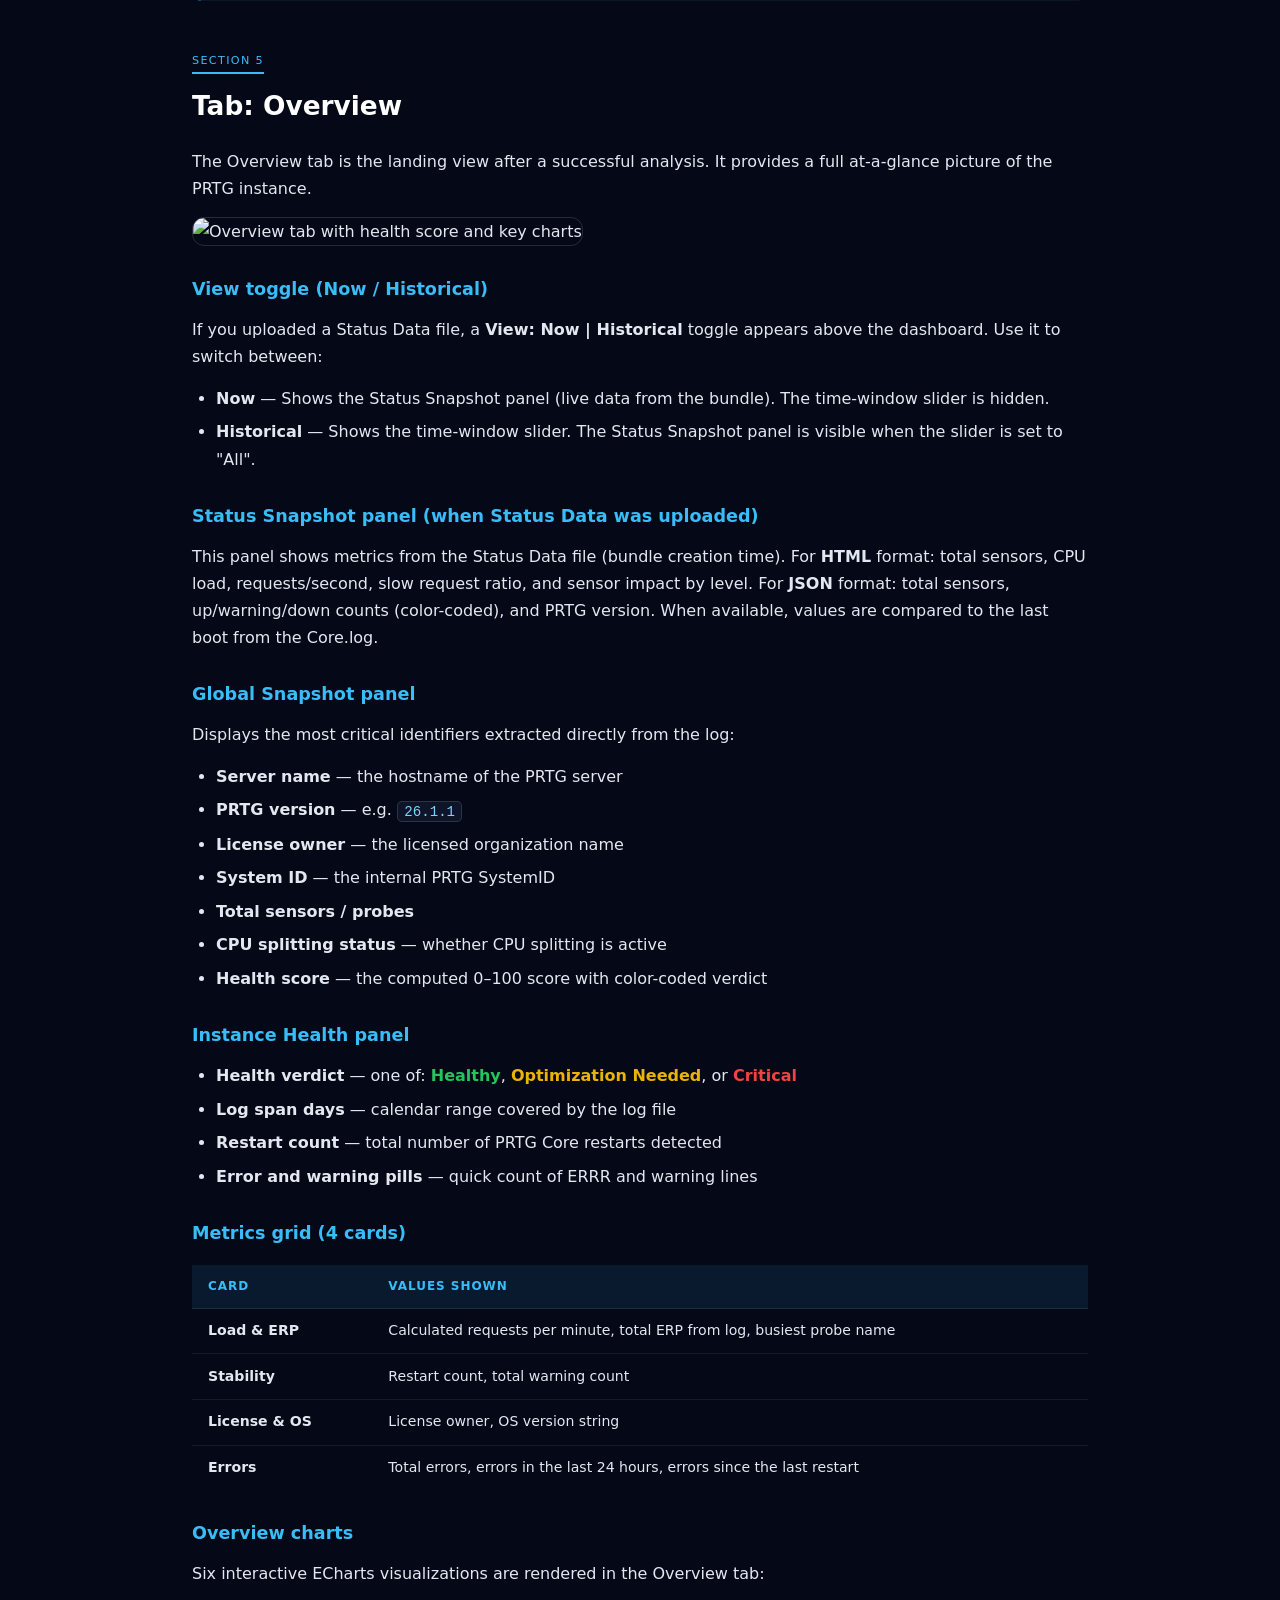
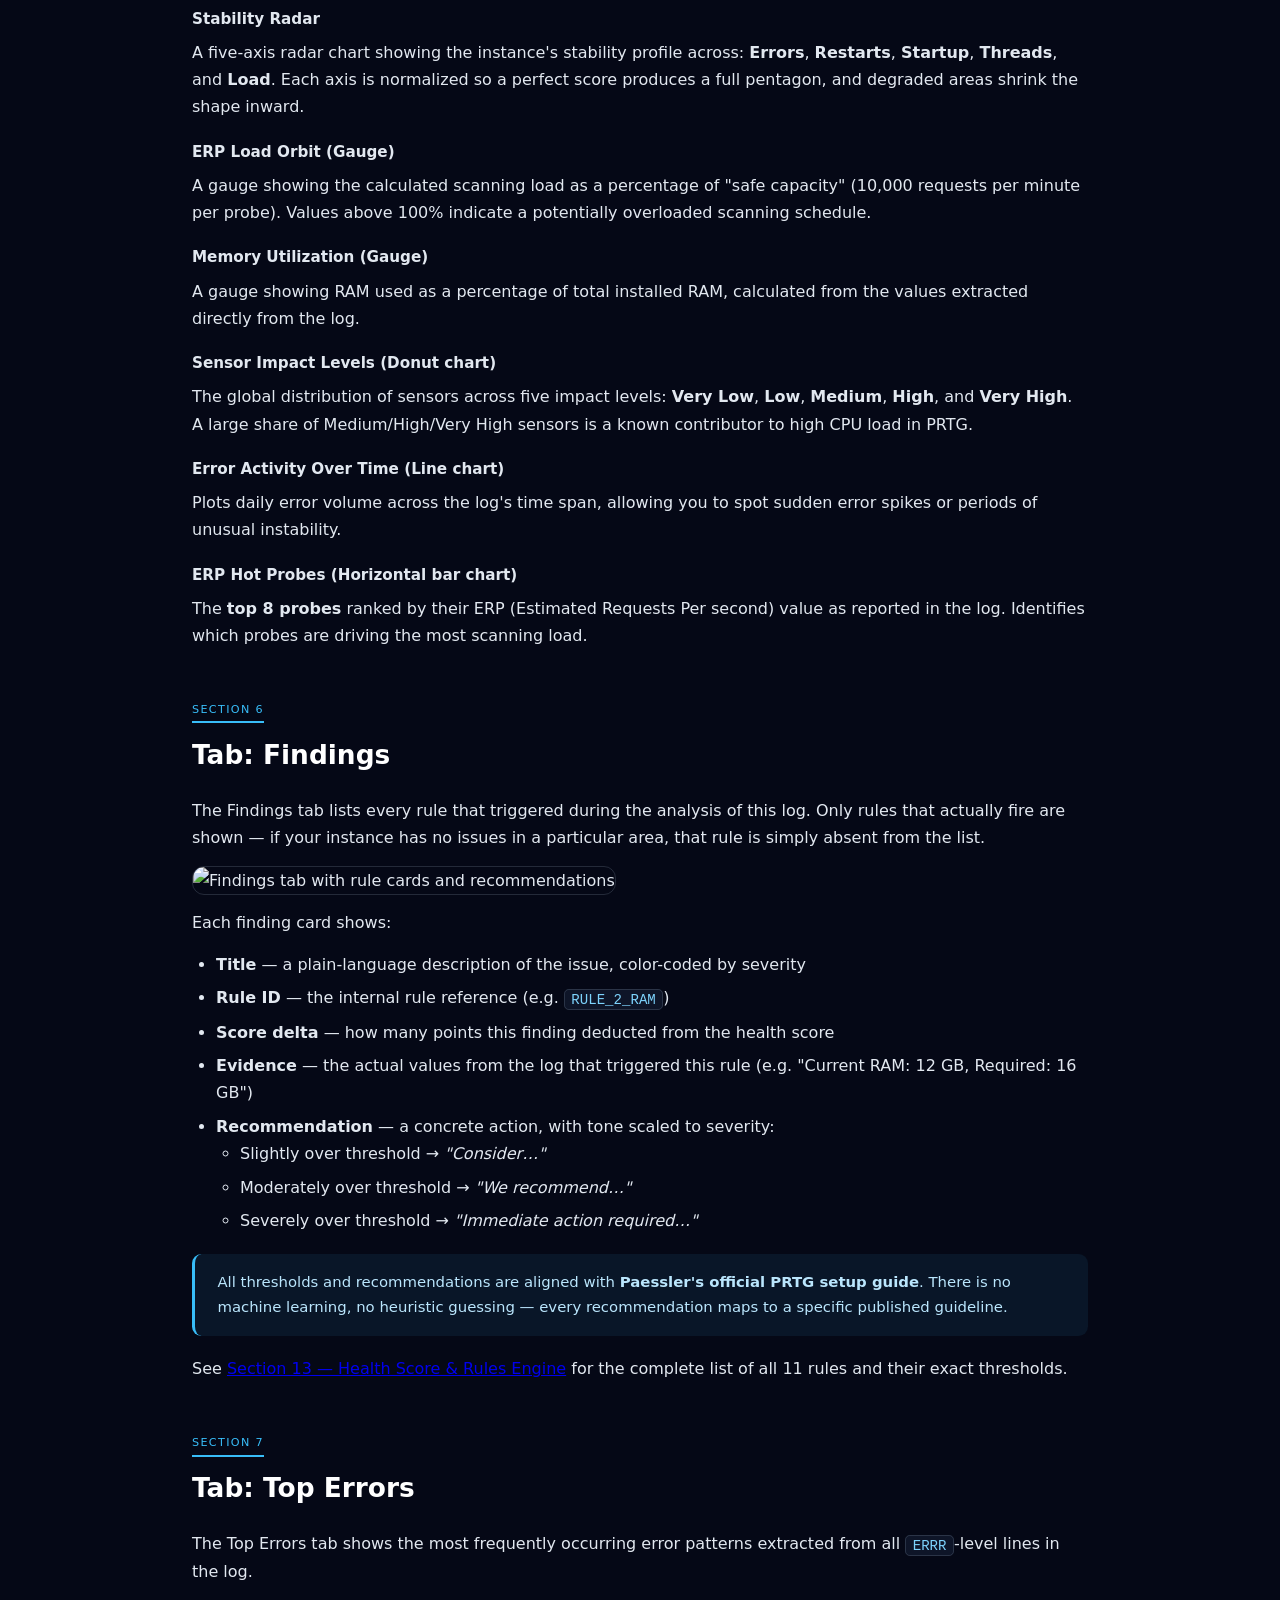
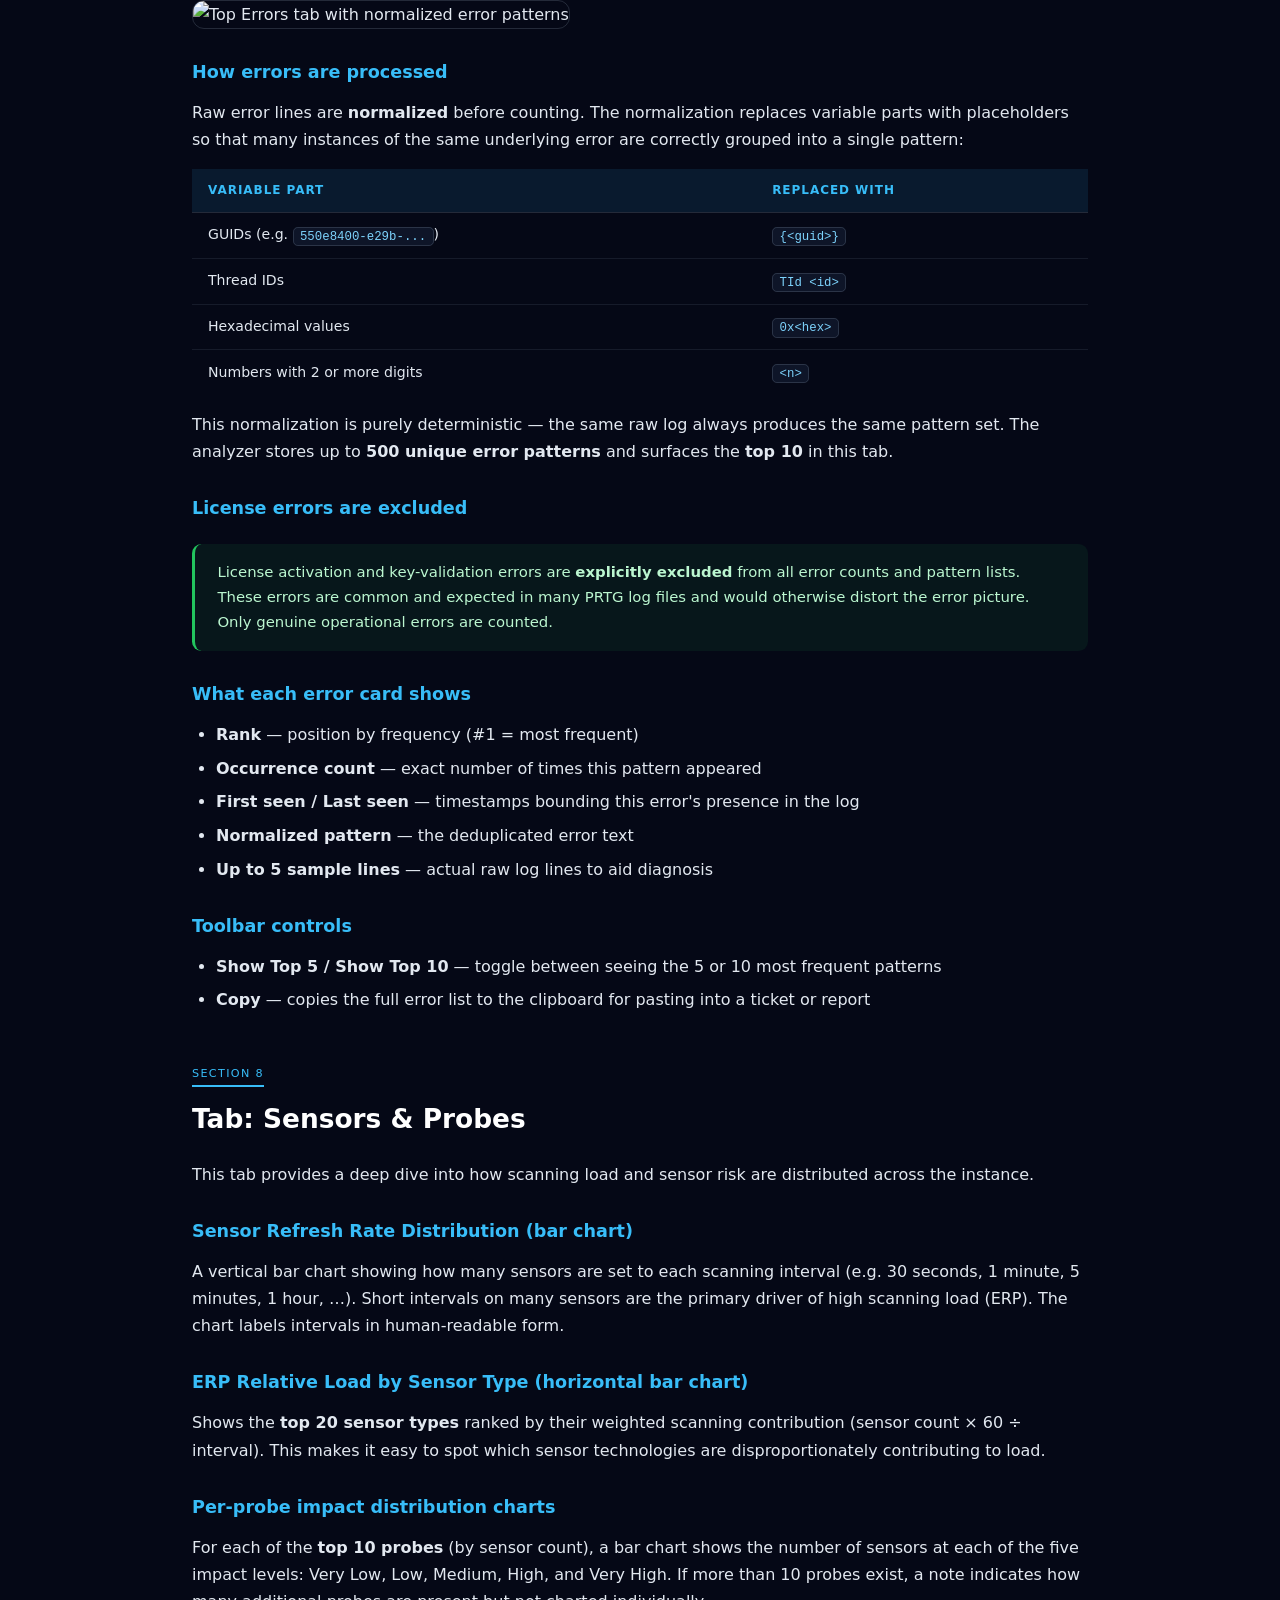
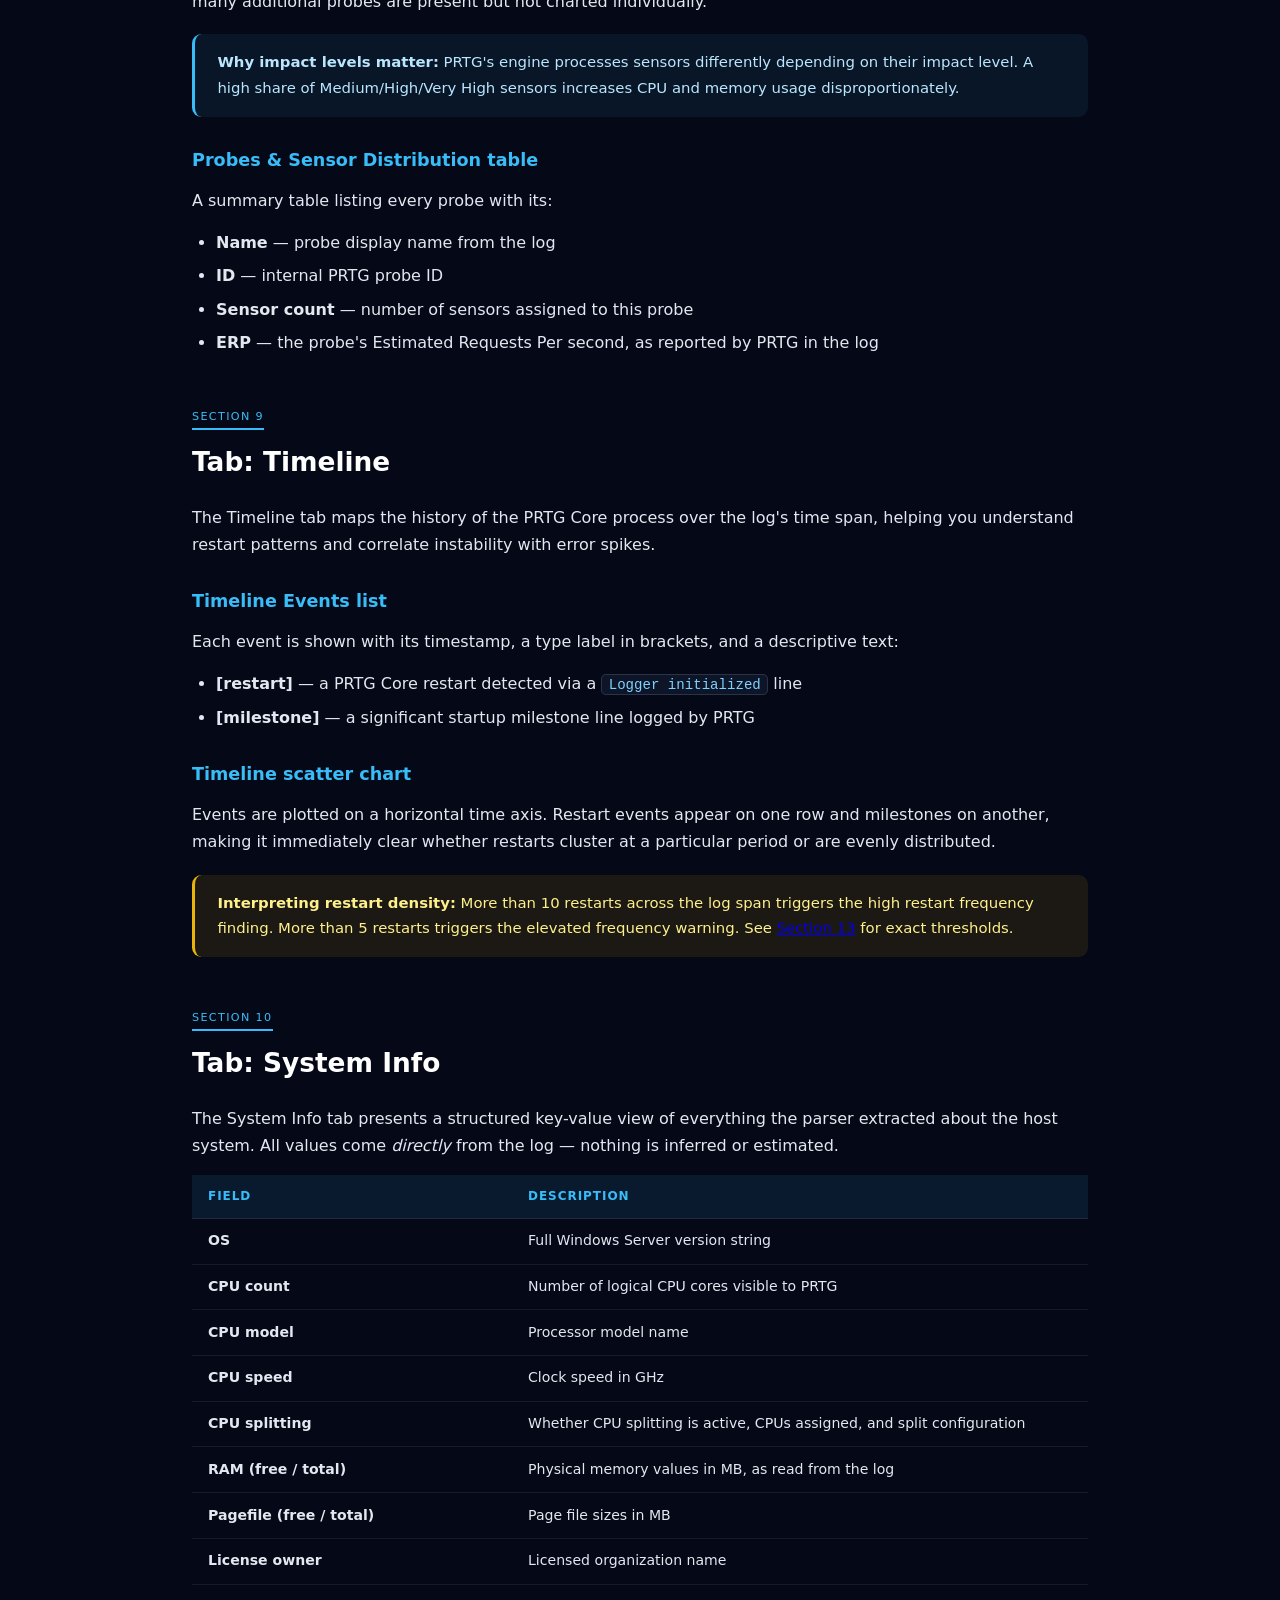
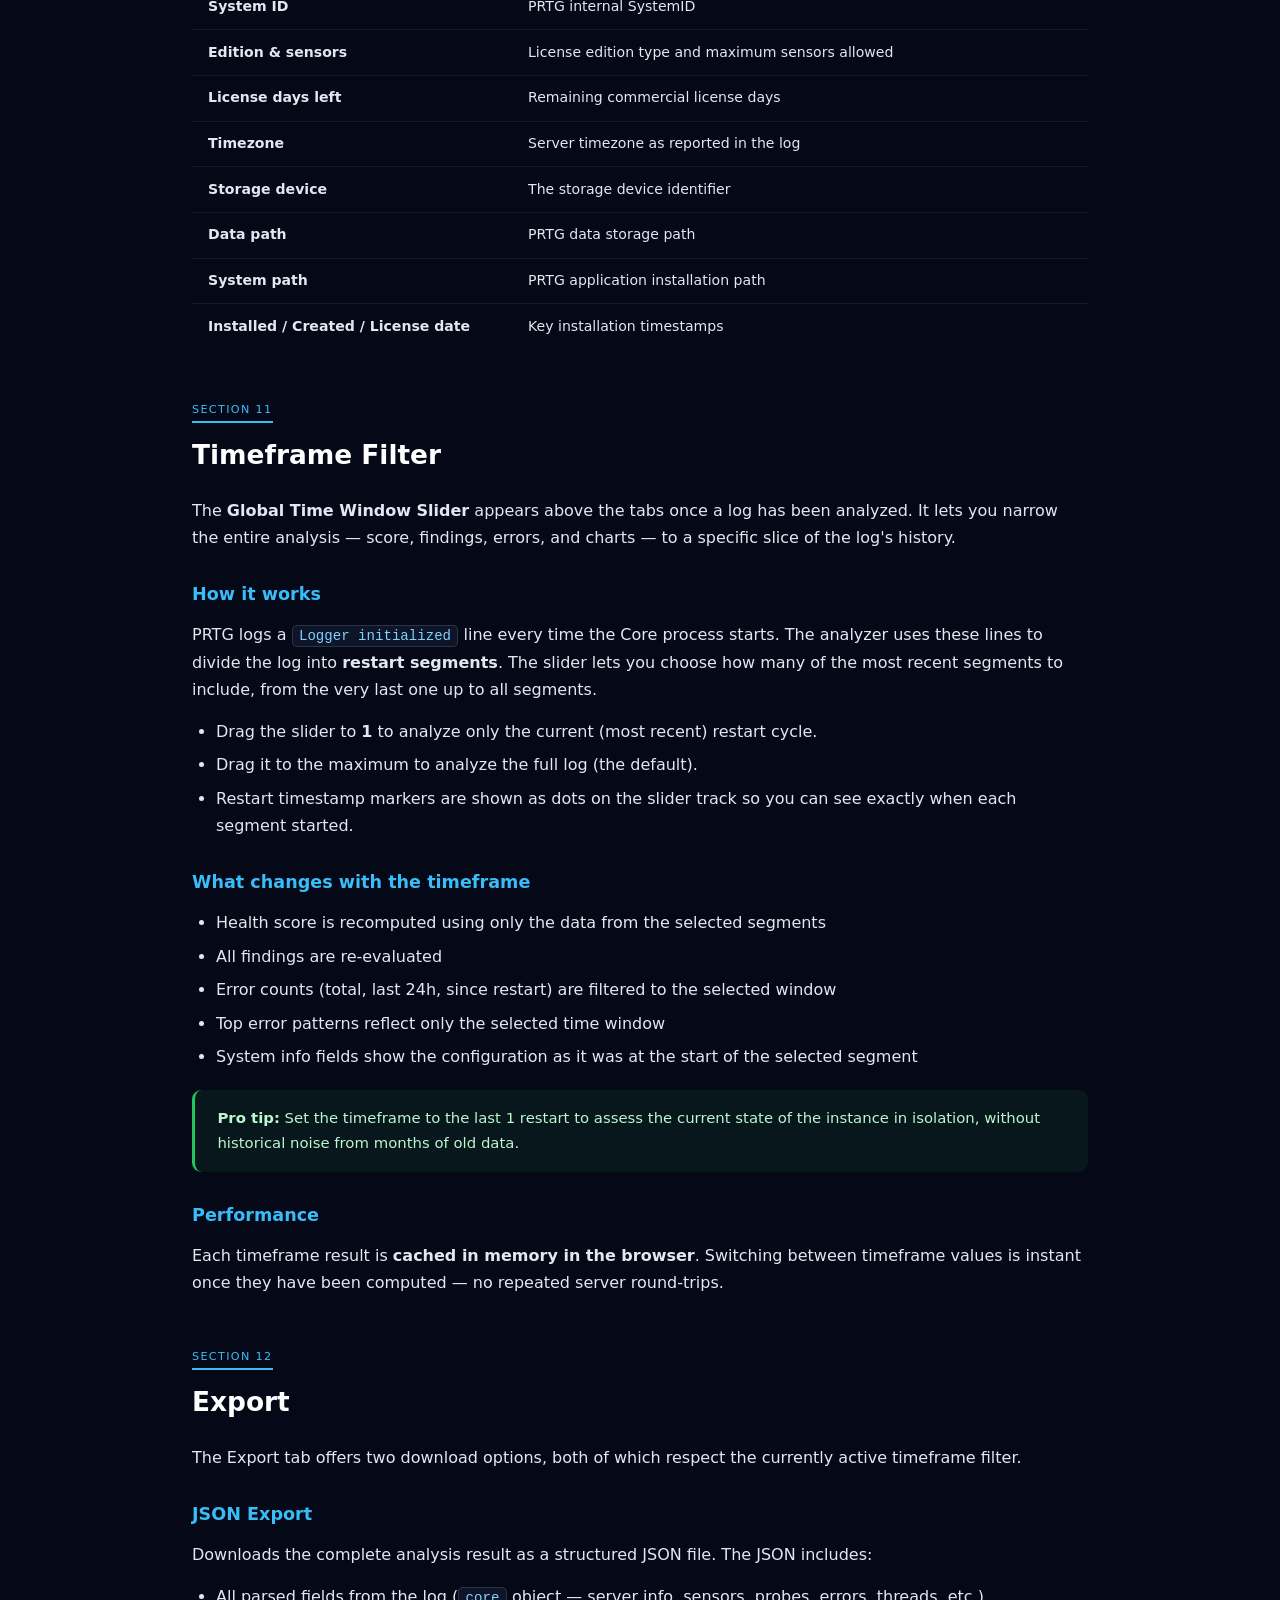
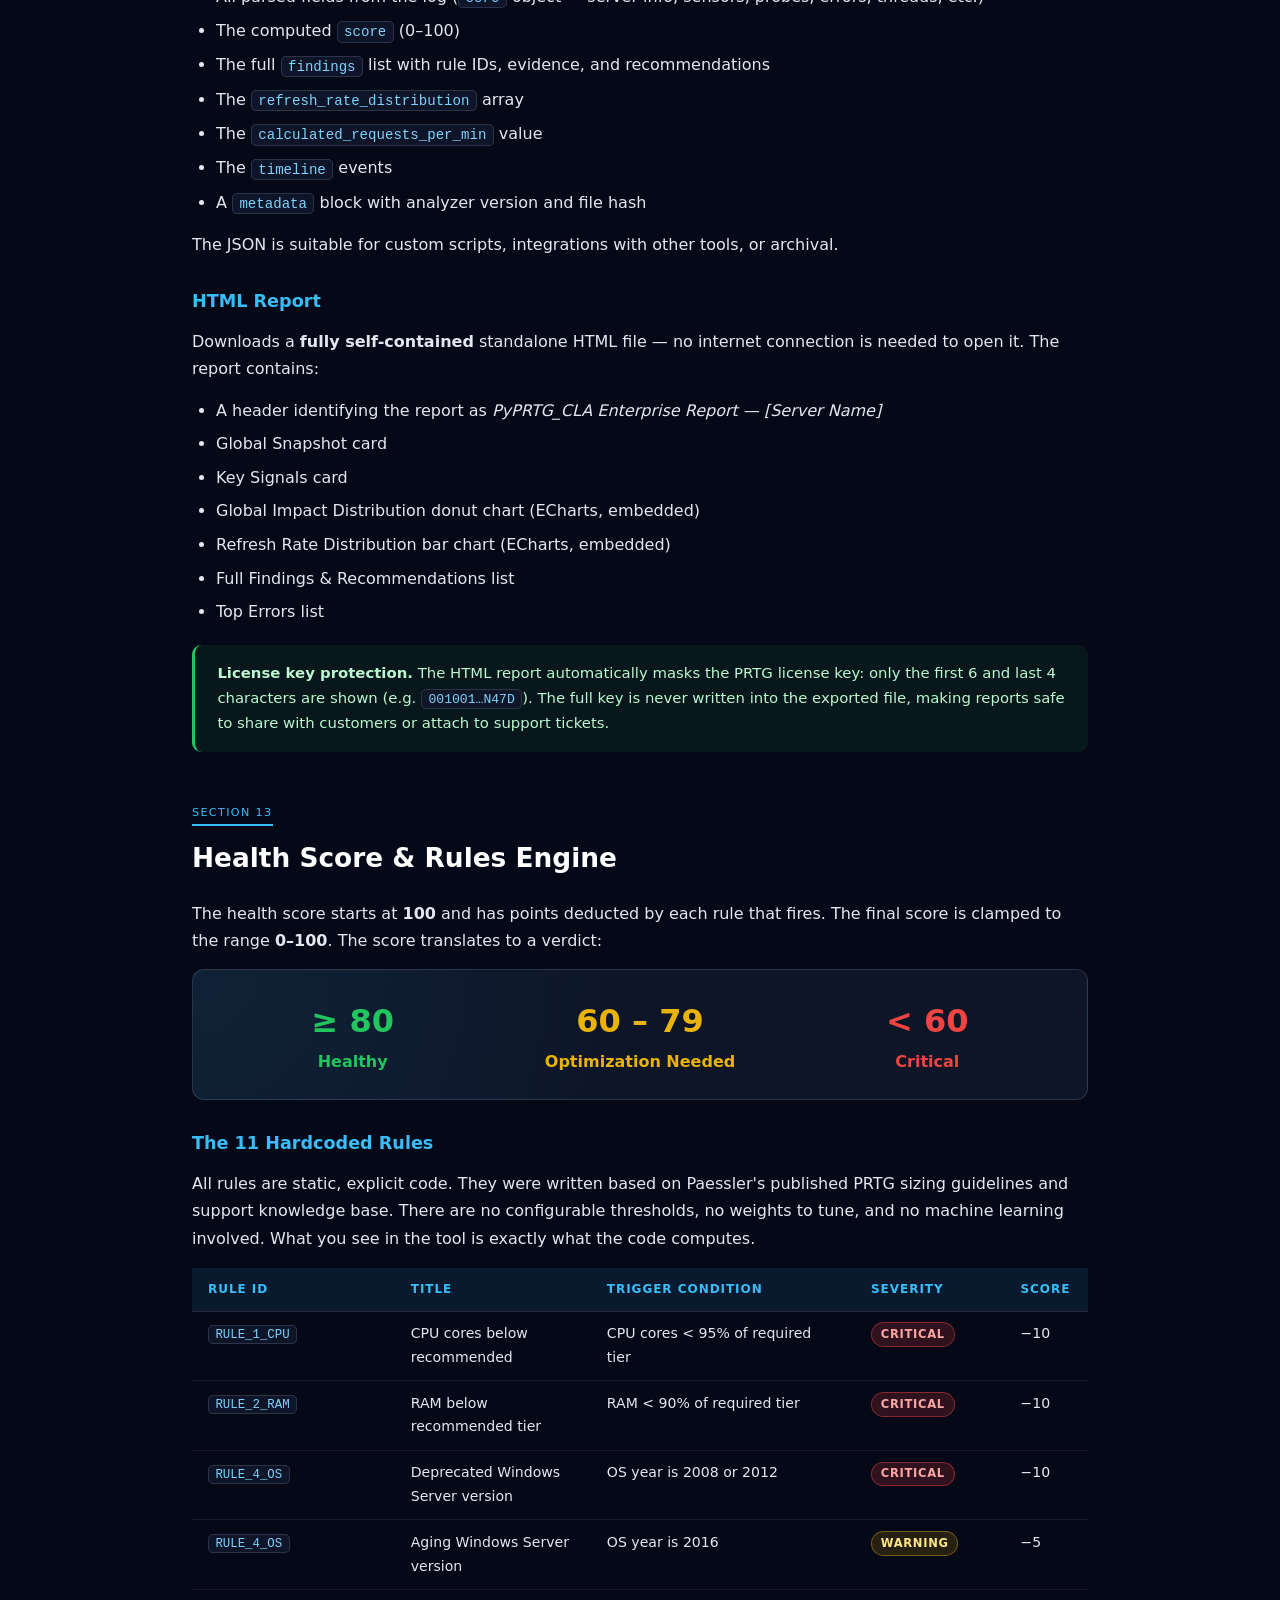
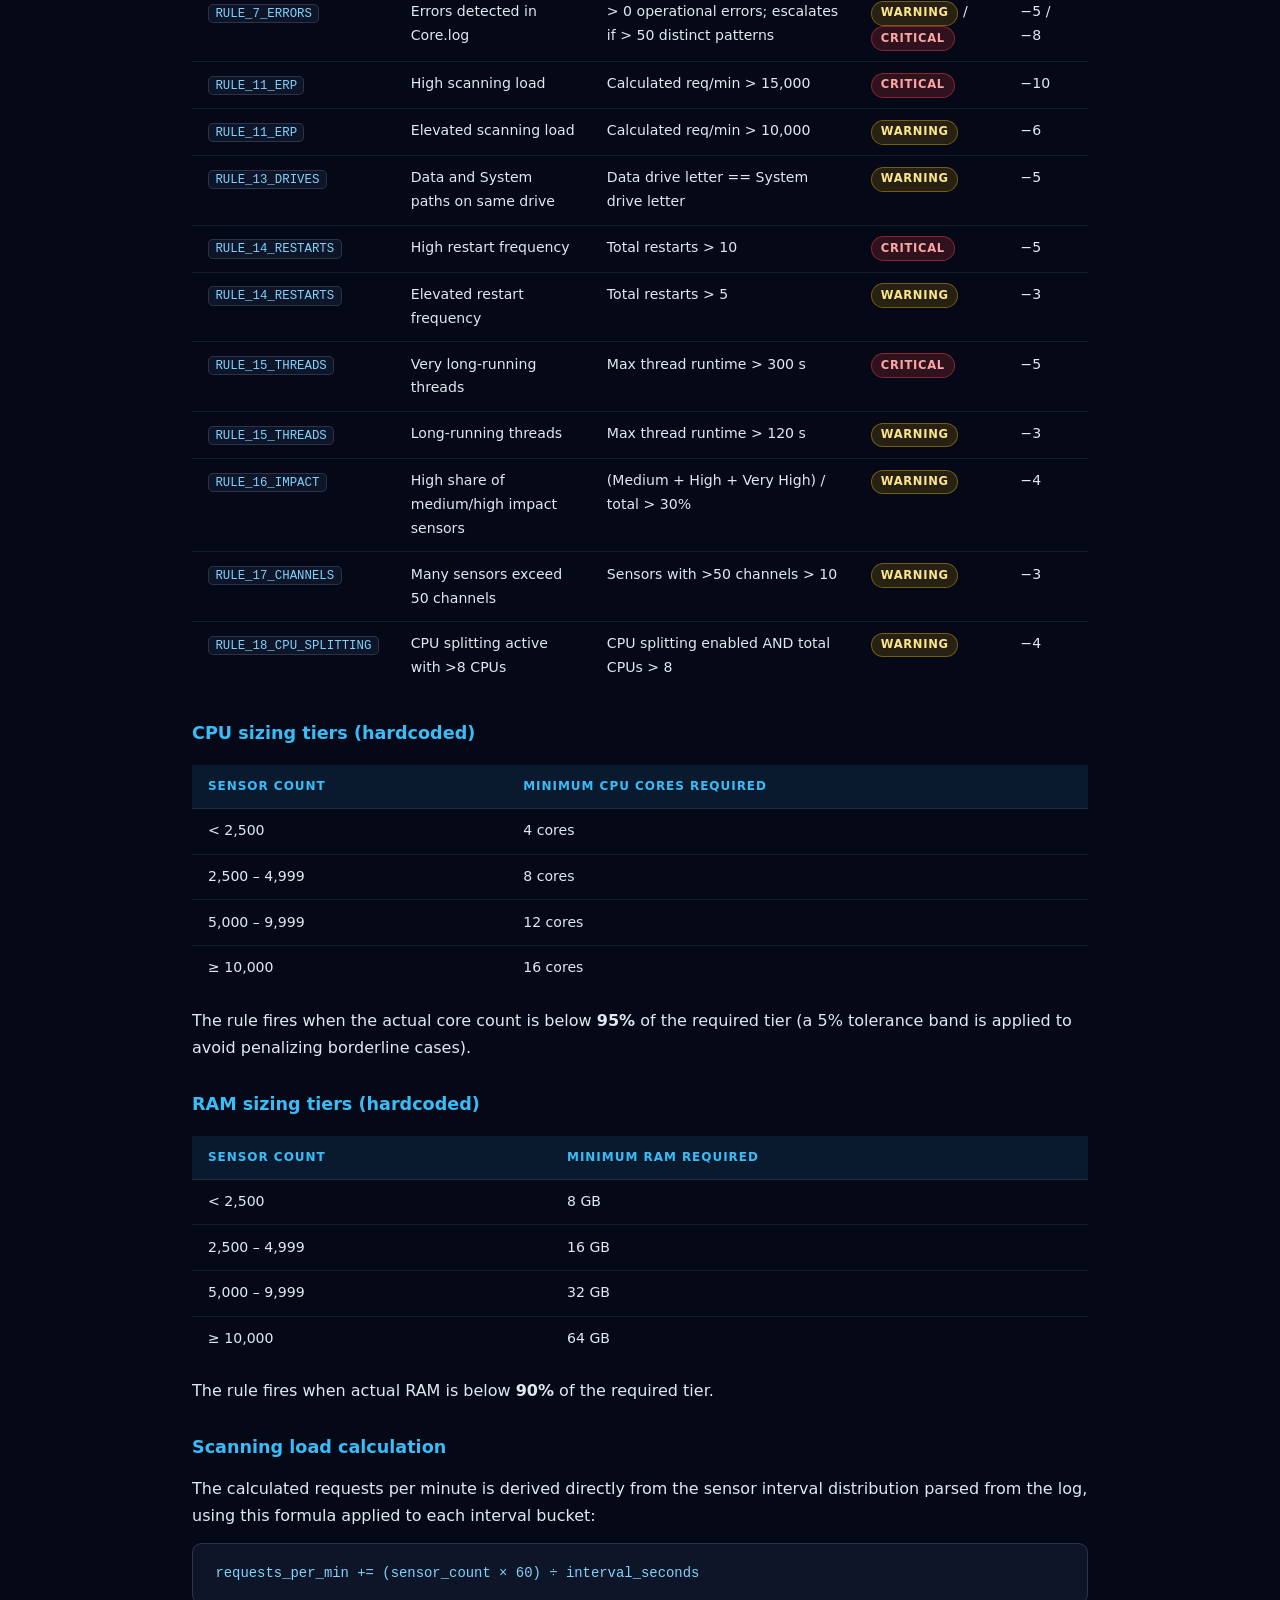
==== commit 98dfbe23: "release: v1.5.8 — structural refactor, PyInstaller spec, docs sync Made-with: Cursor" ====
--- a/manual.html
+++ b/manual.html
@@ -2,7 +2,7 @@
 <html lang="en">
 <head>
     <meta charset="utf-8" />
-    <title>PyPRTG_CLA v1.5.7 — User Manual</title>
+    <title>PyPRTG_CLA v1.5.8 — User Manual</title>
     <meta name="viewport" content="width=device-width, initial-scale=1" />
     <style>
         :root {
@@ -334,7 +334,7 @@
      HERO
 ════════════════════════════════════════════════════════ -->
 <header class="hero">
-    <div class="badge">User Manual · v1.5.7</div>
+    <div class="badge">User Manual · v1.5.8</div>
     <h1>PyPRTG_<span>CLA</span></h1>
     <p class="sub">The definitive guide to the PRTG Core Log Analyzer —<br>every feature, every rule, zero guesswork.</p>
     <div class="pill-row">
